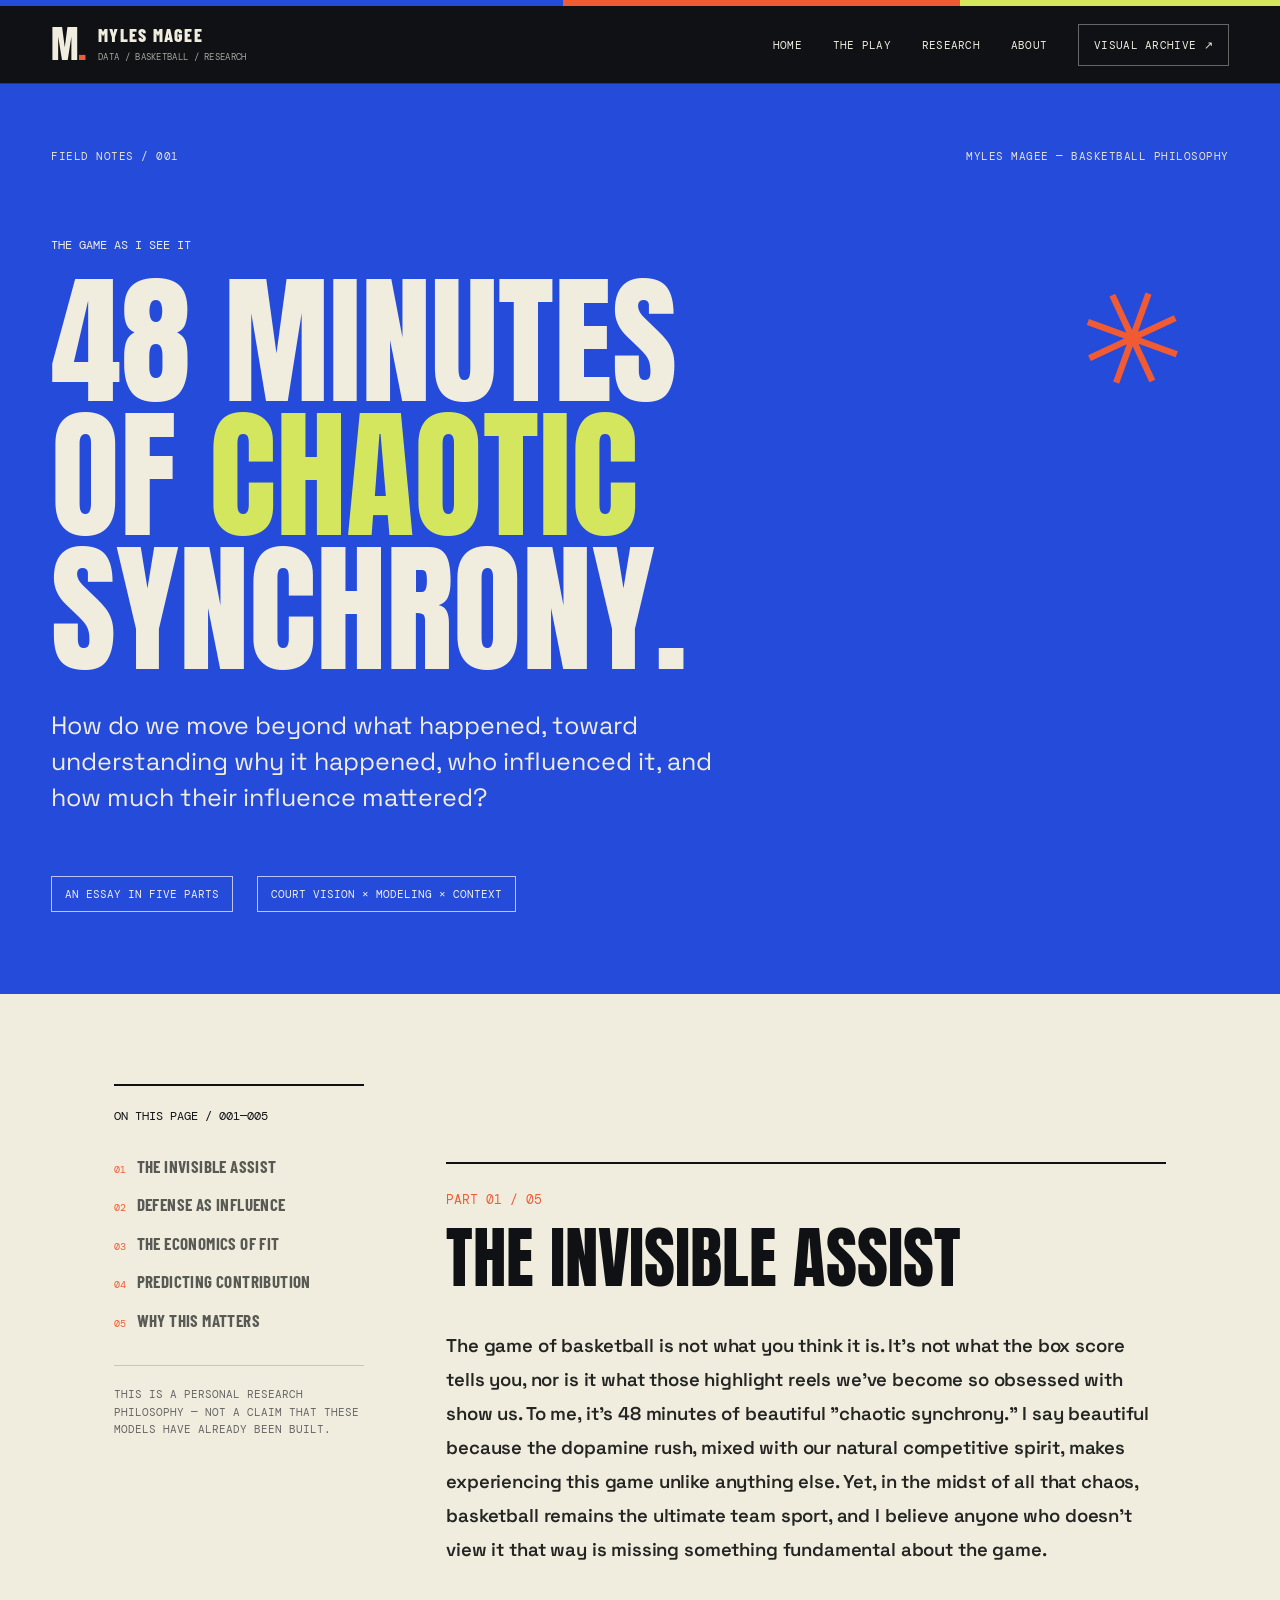
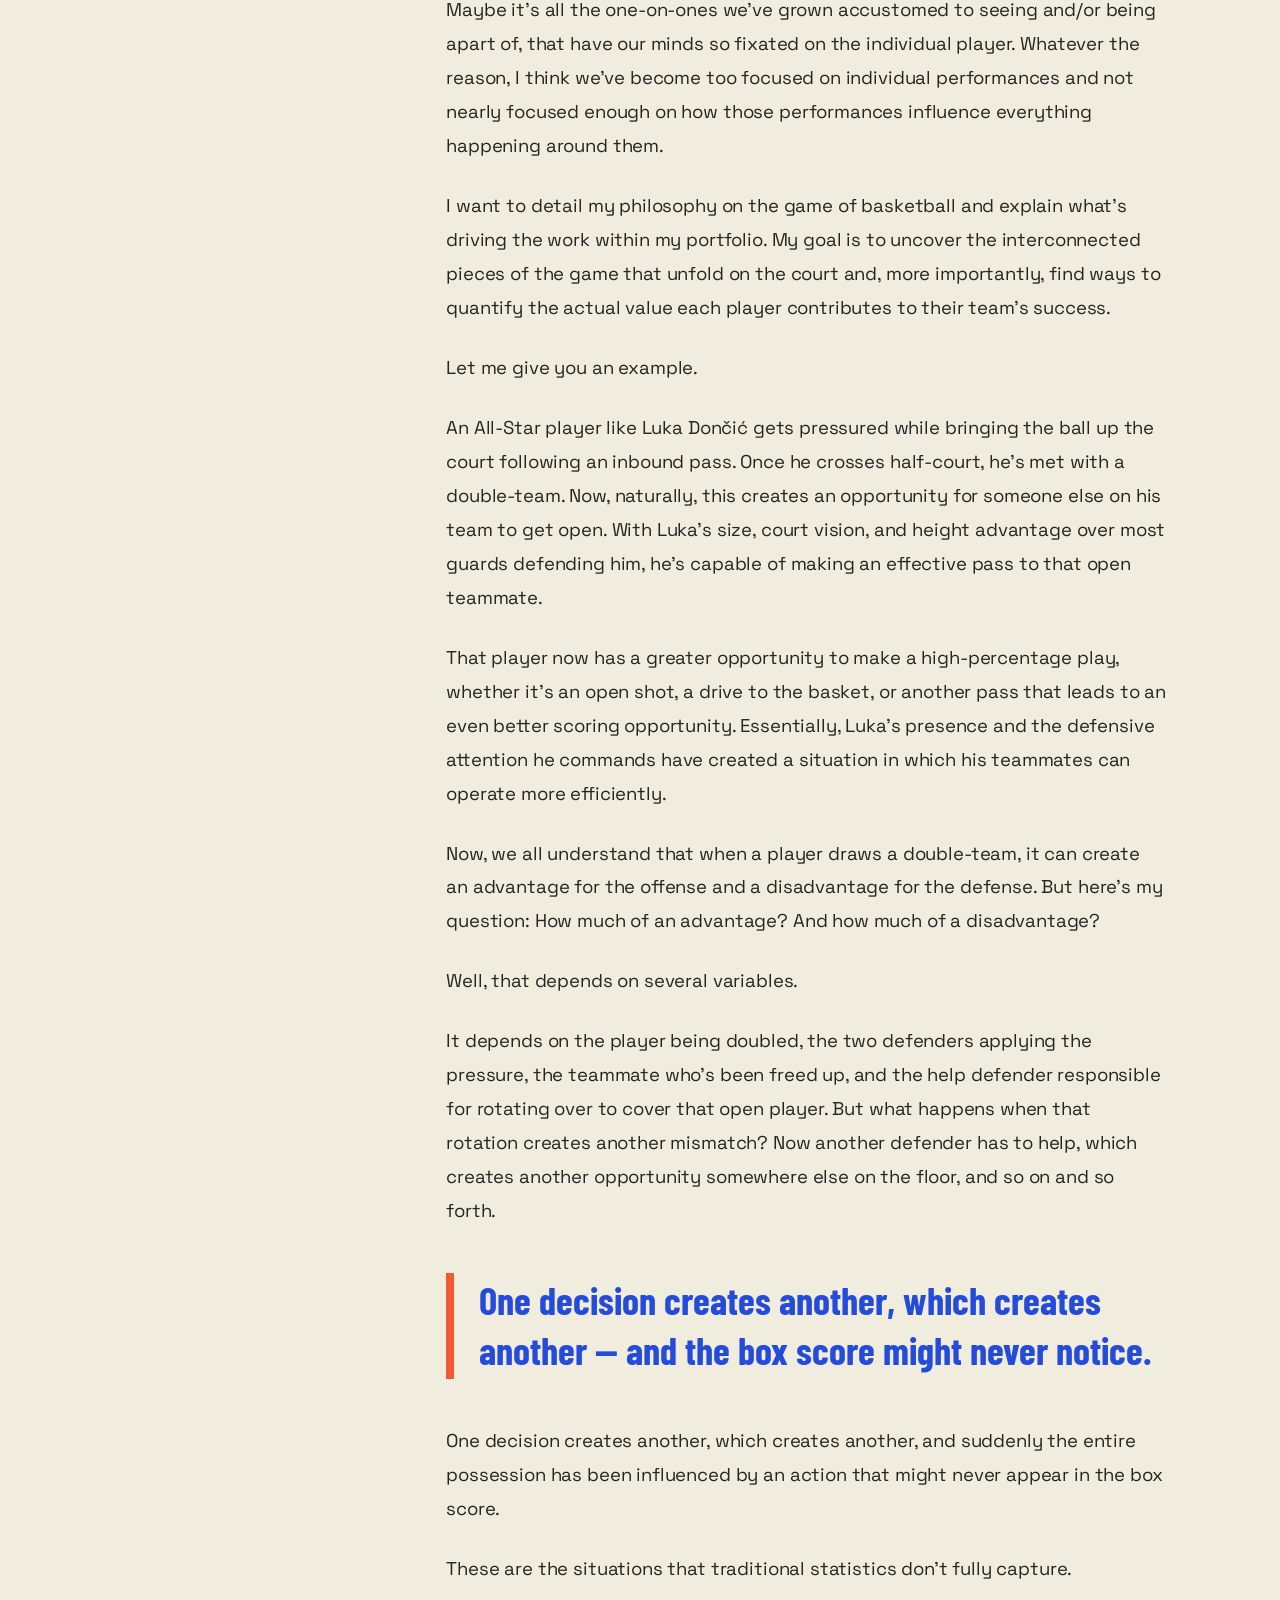
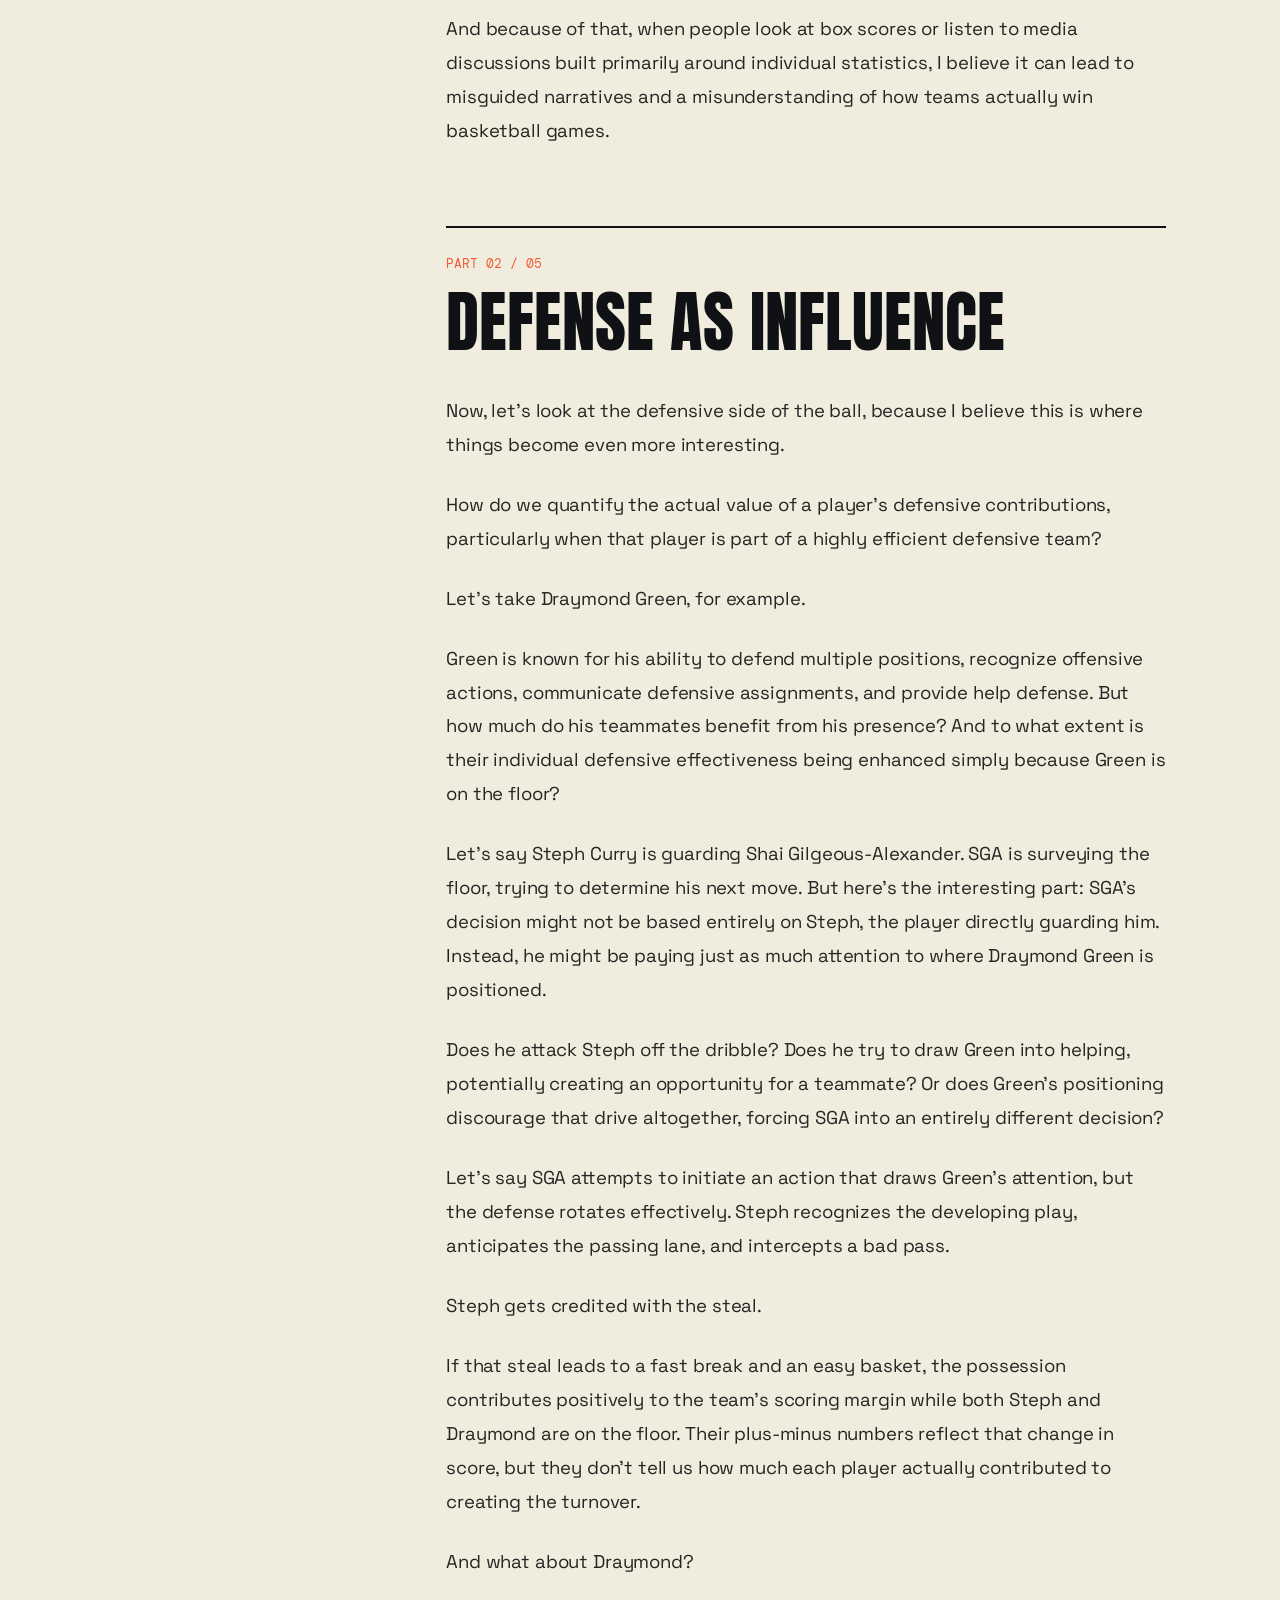
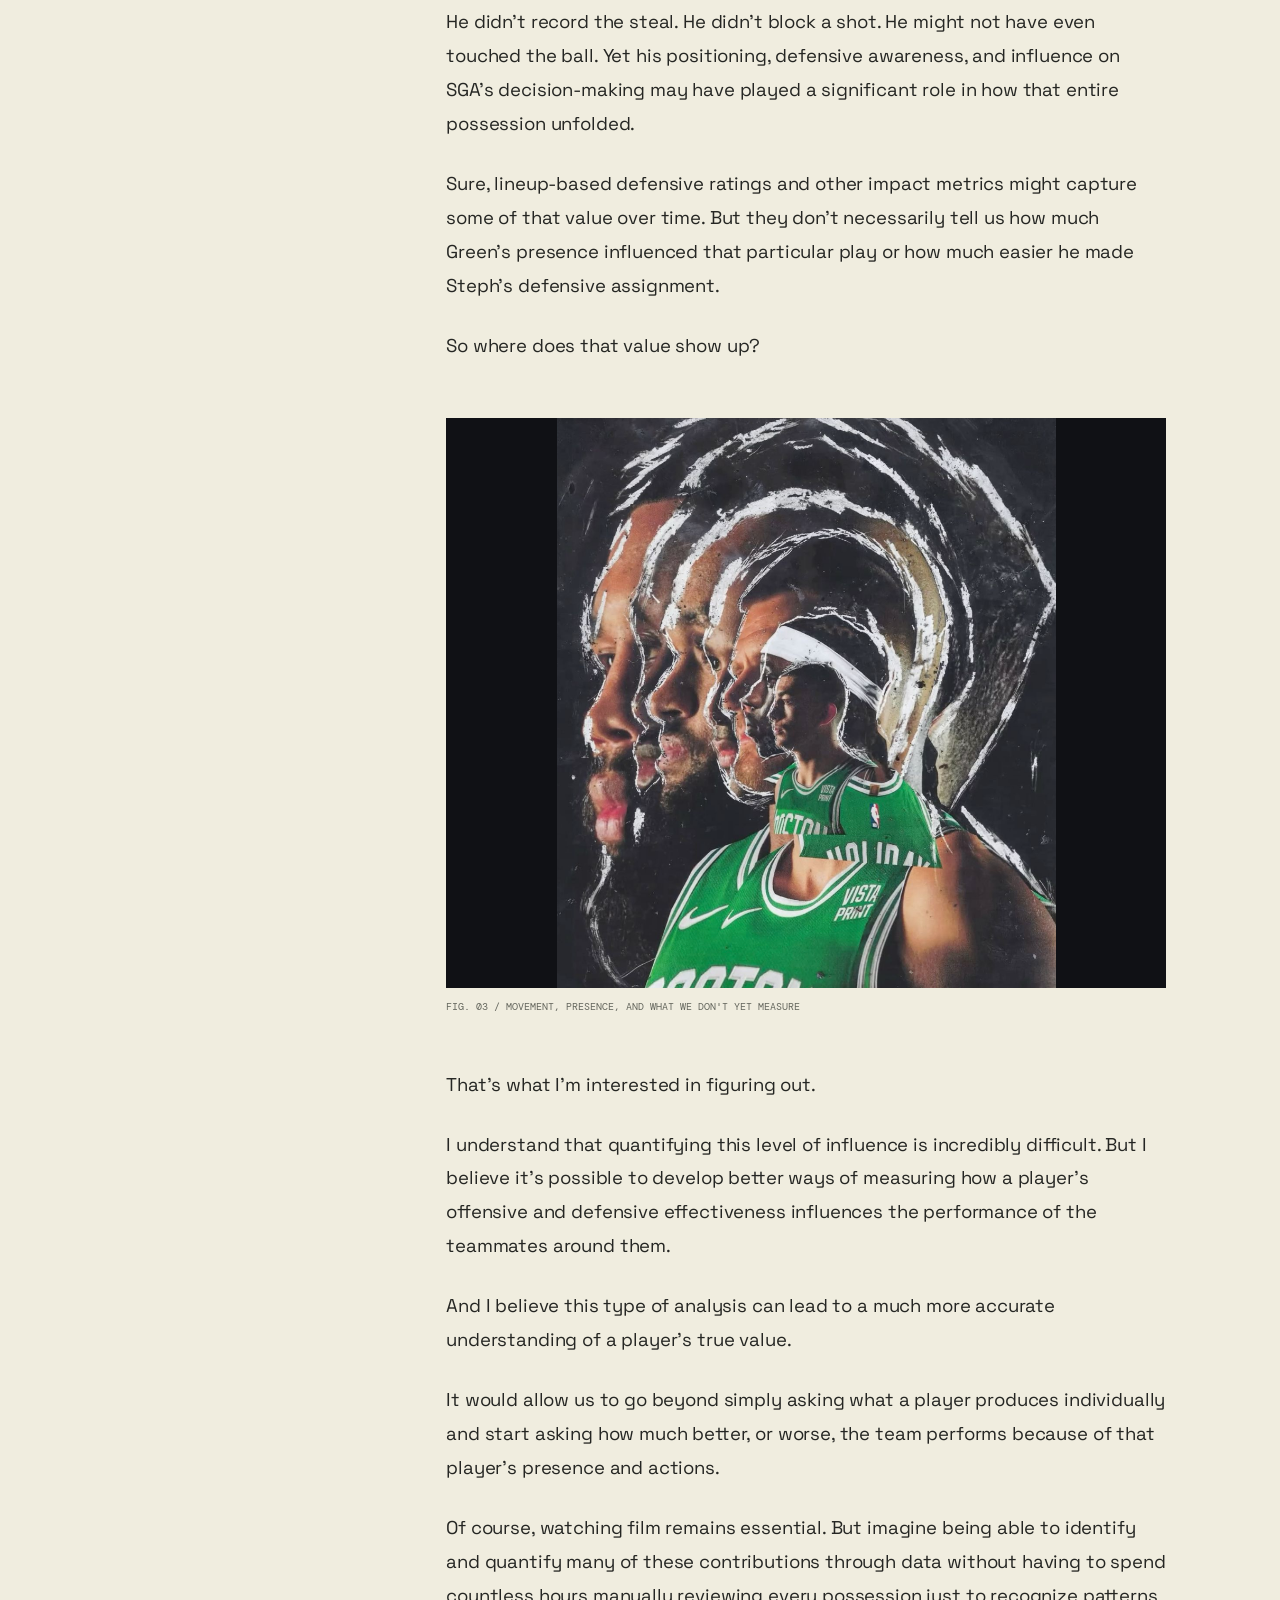
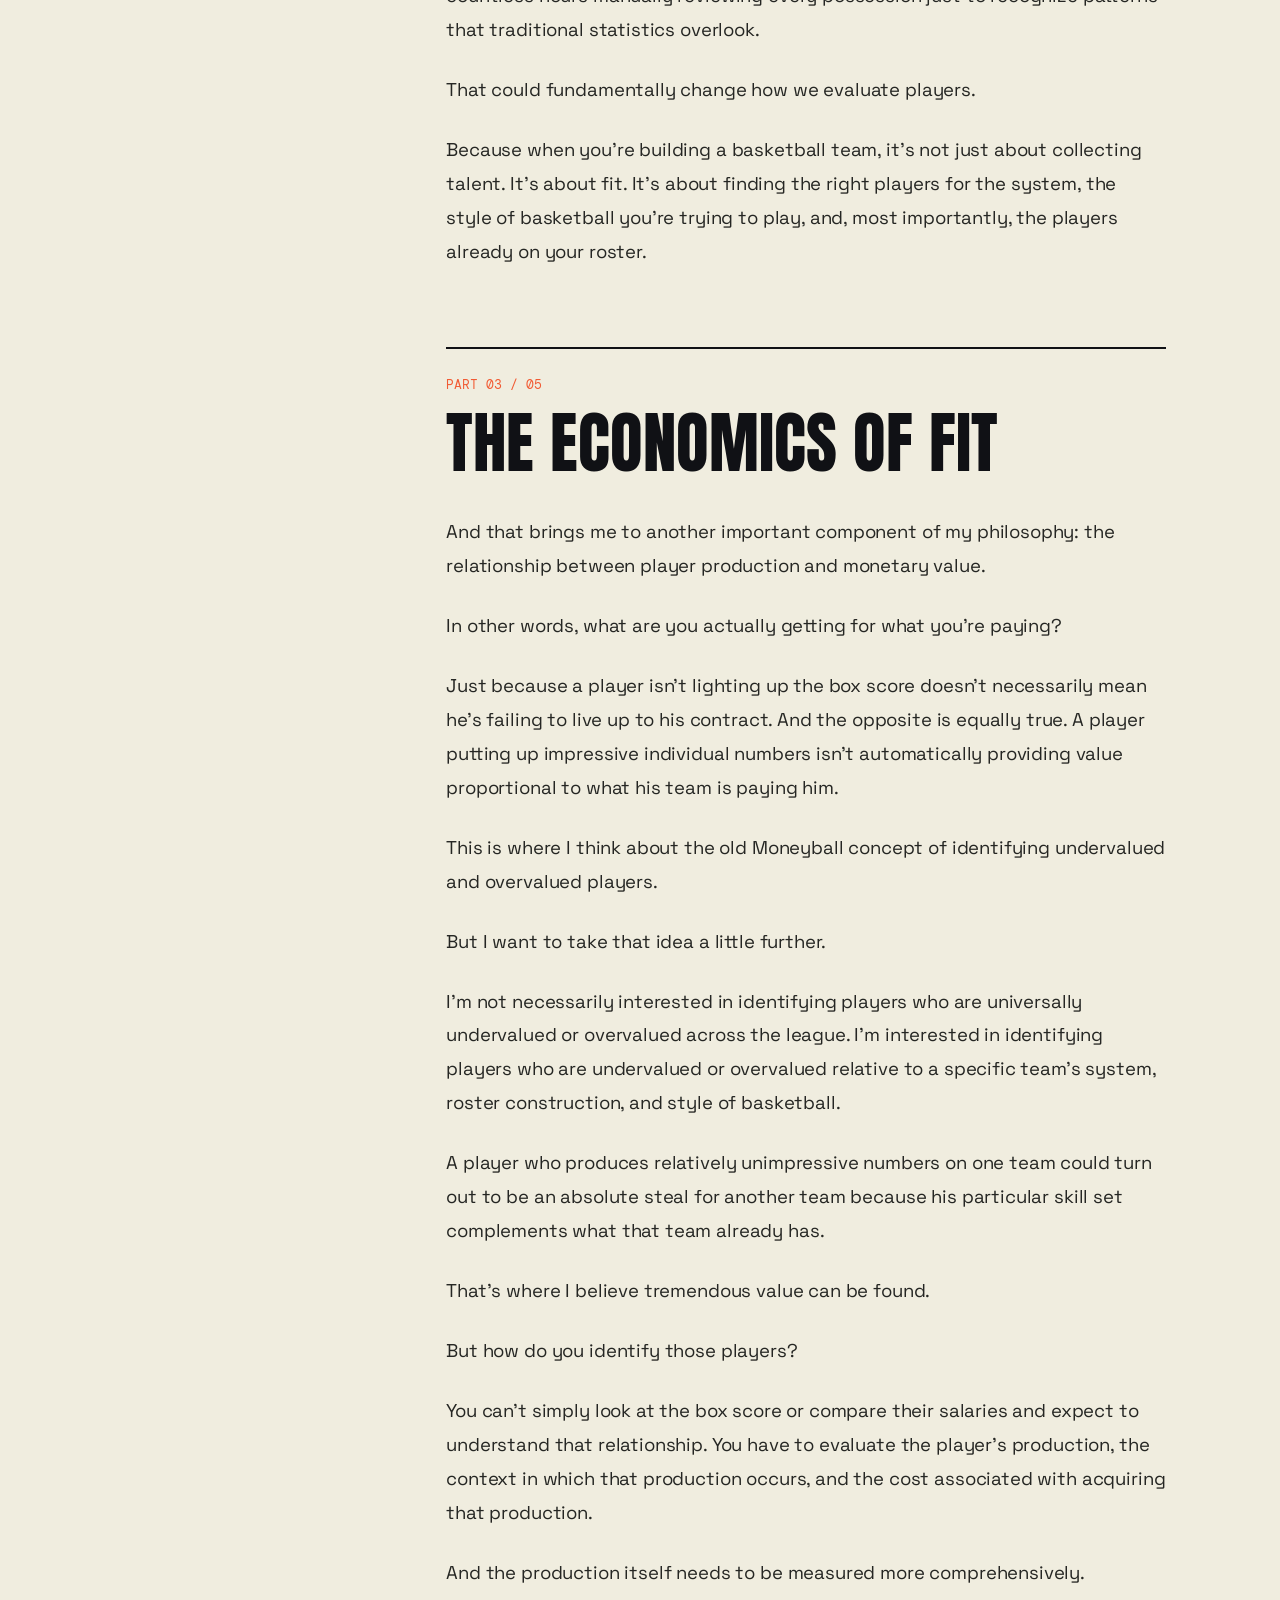
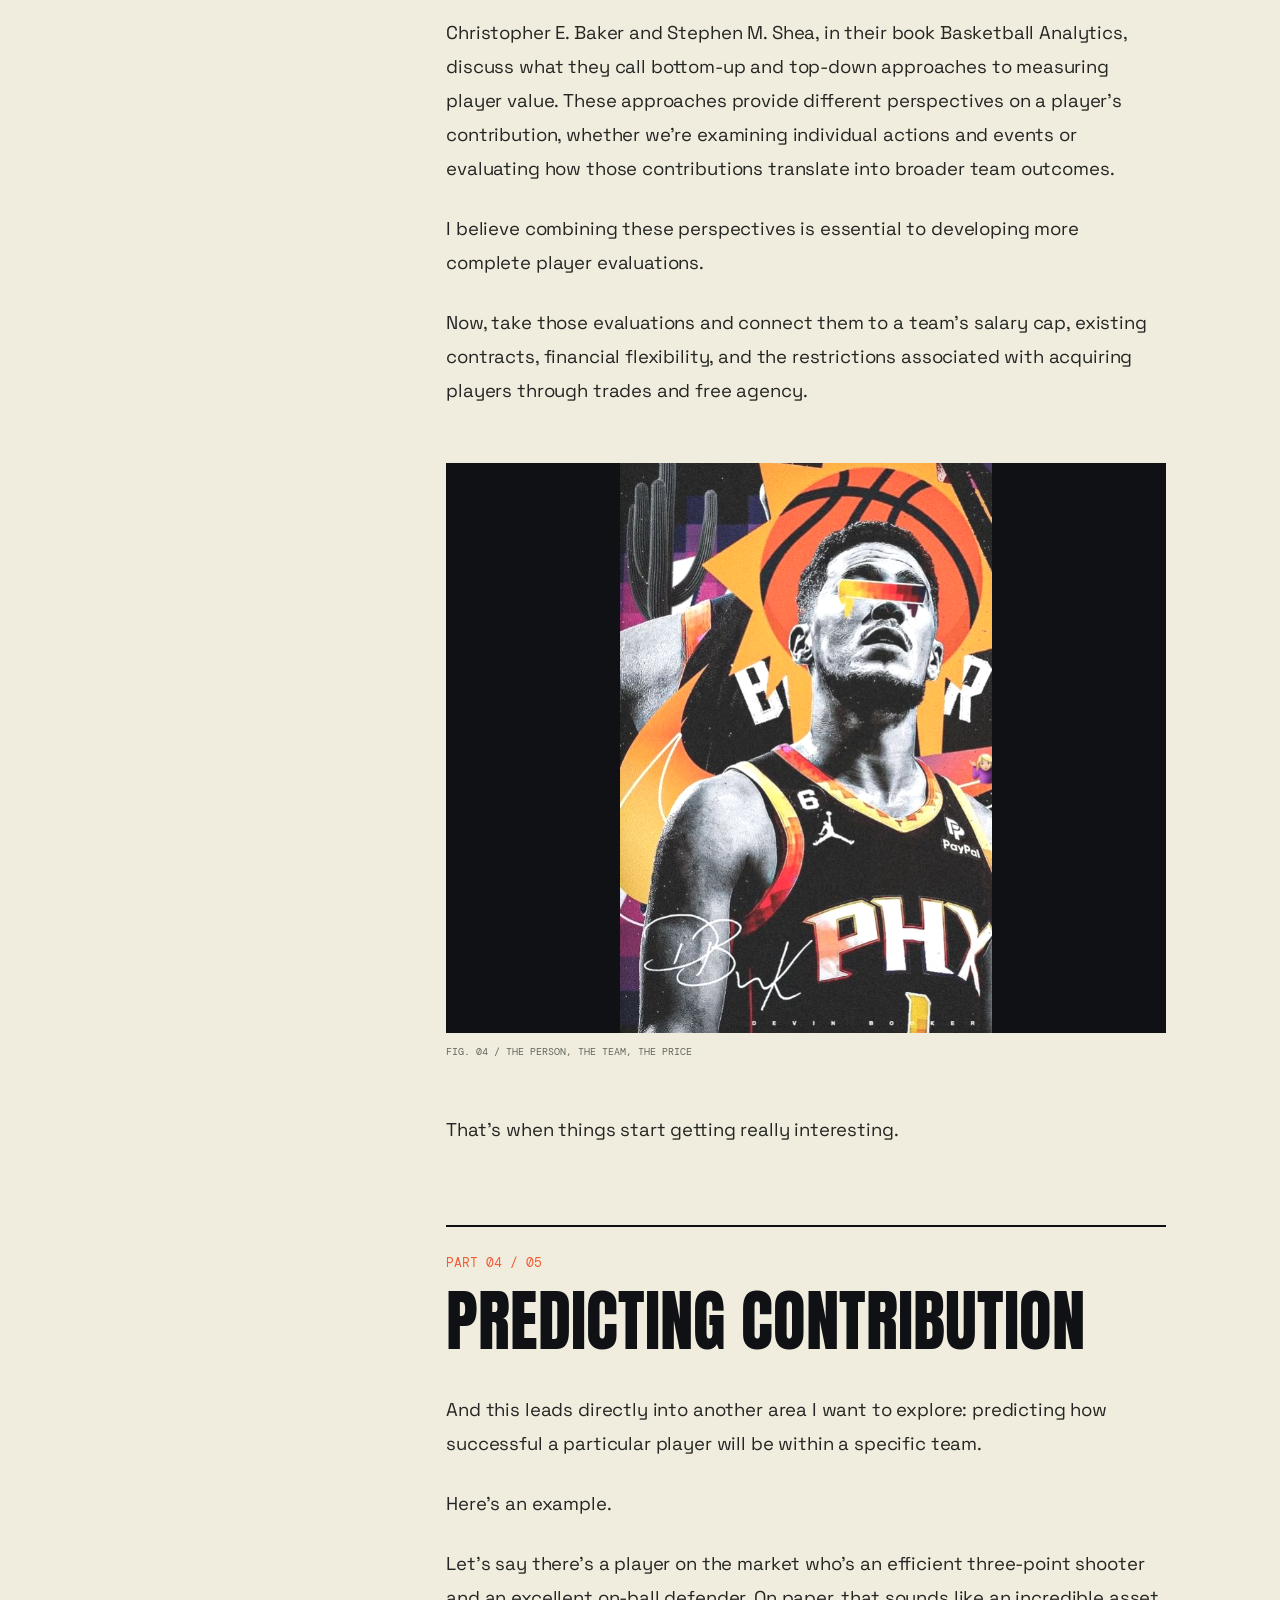
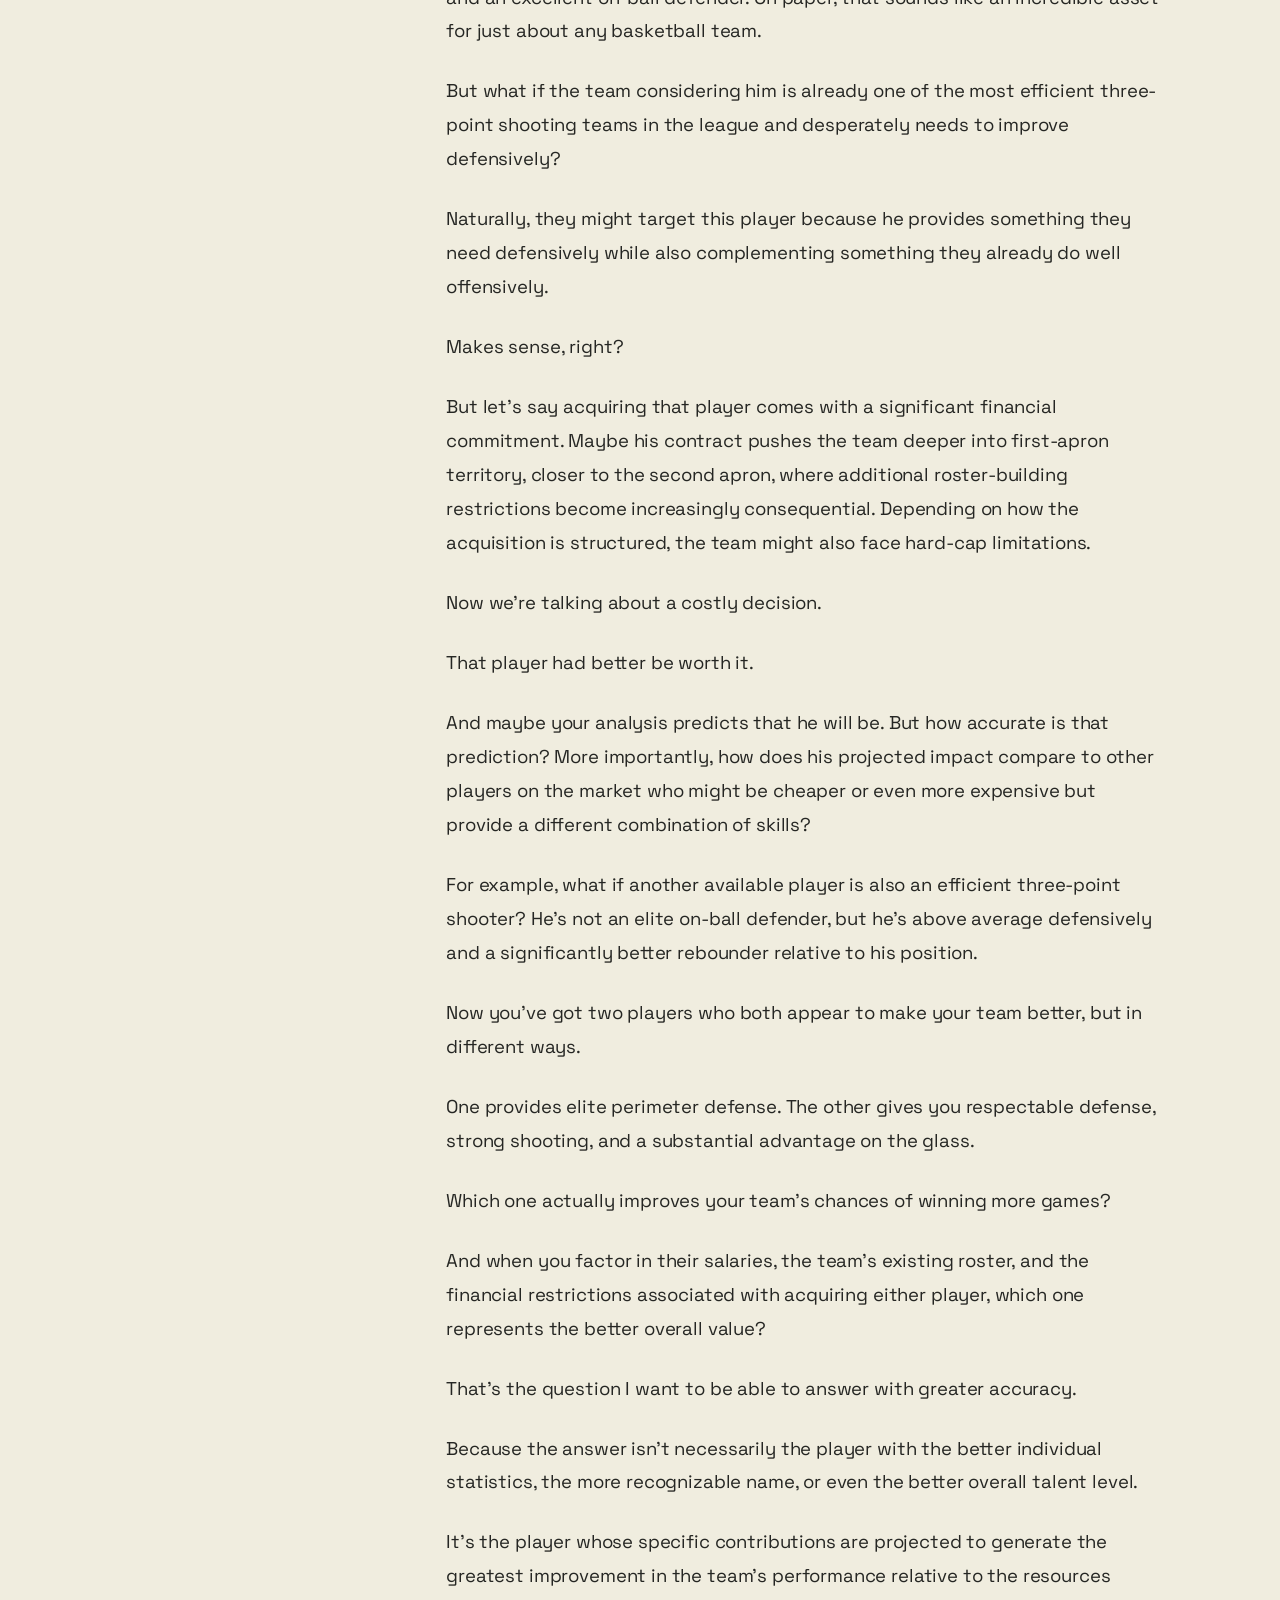
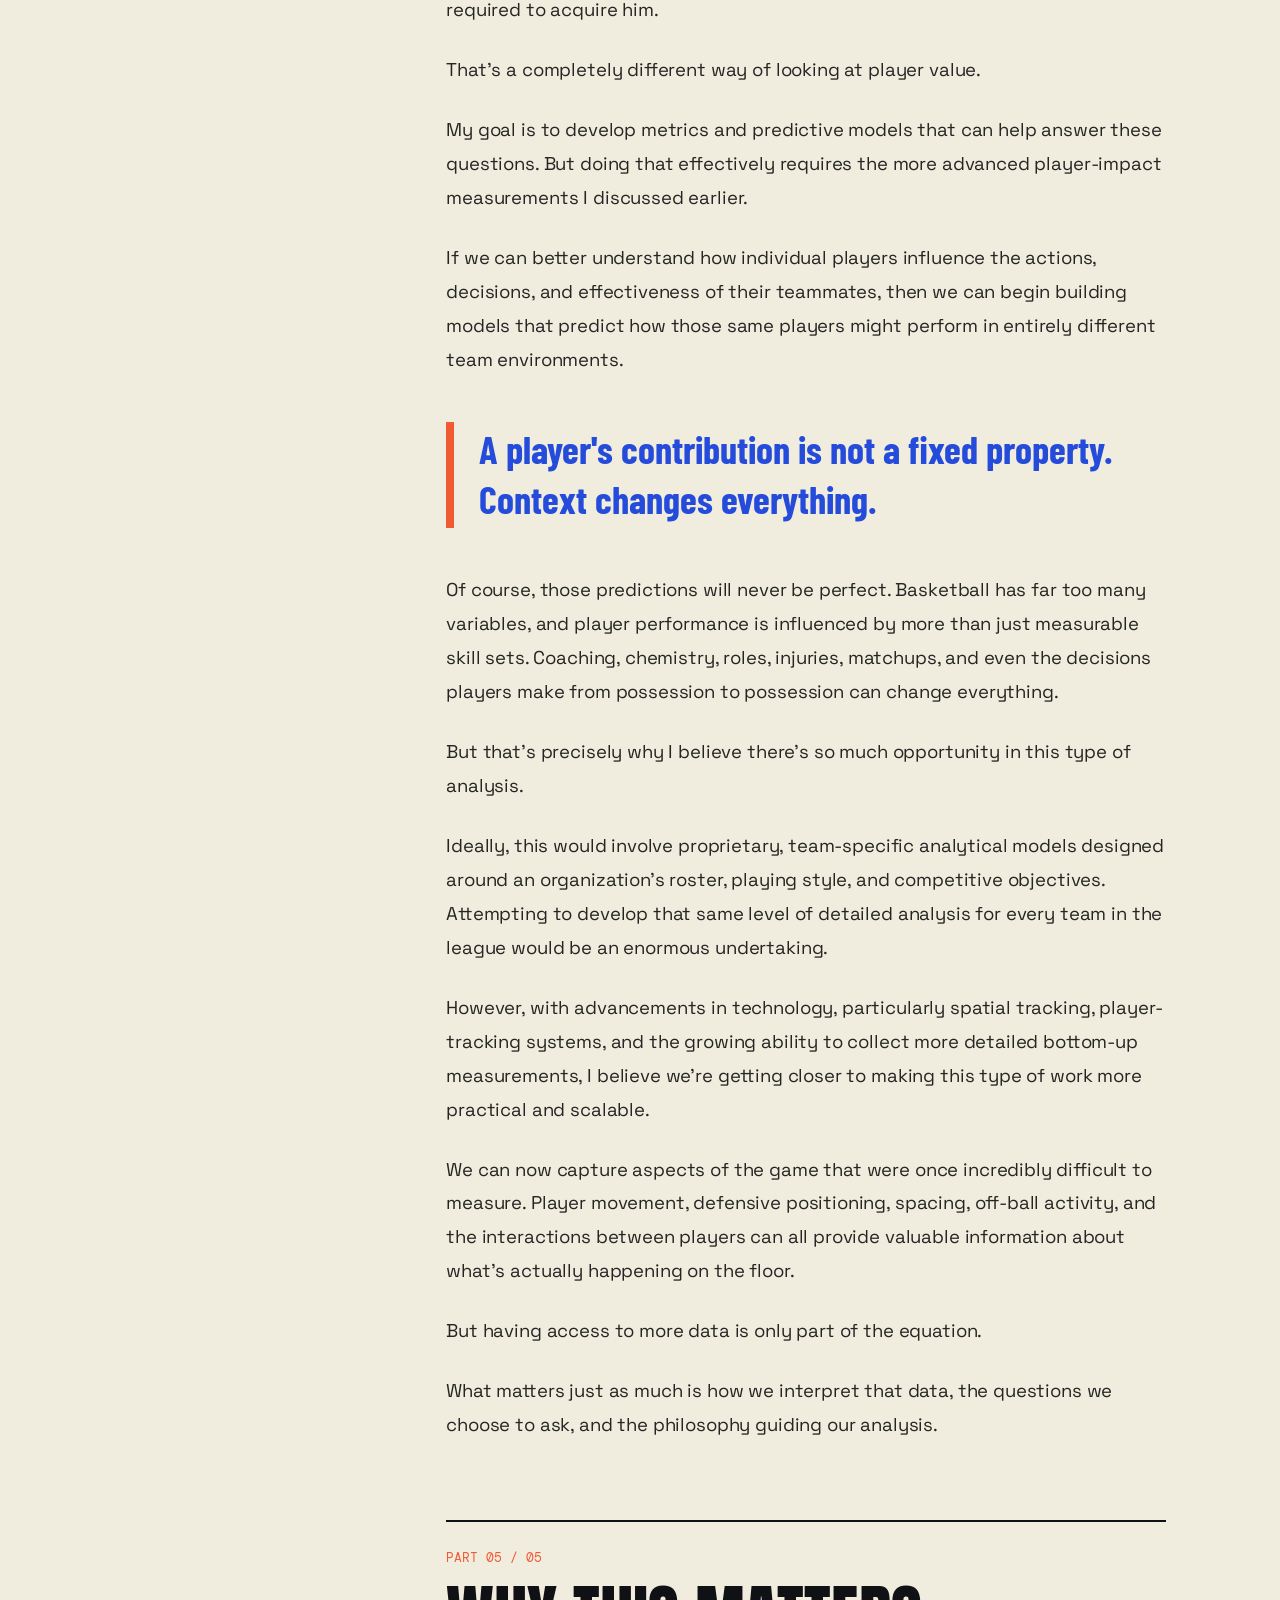
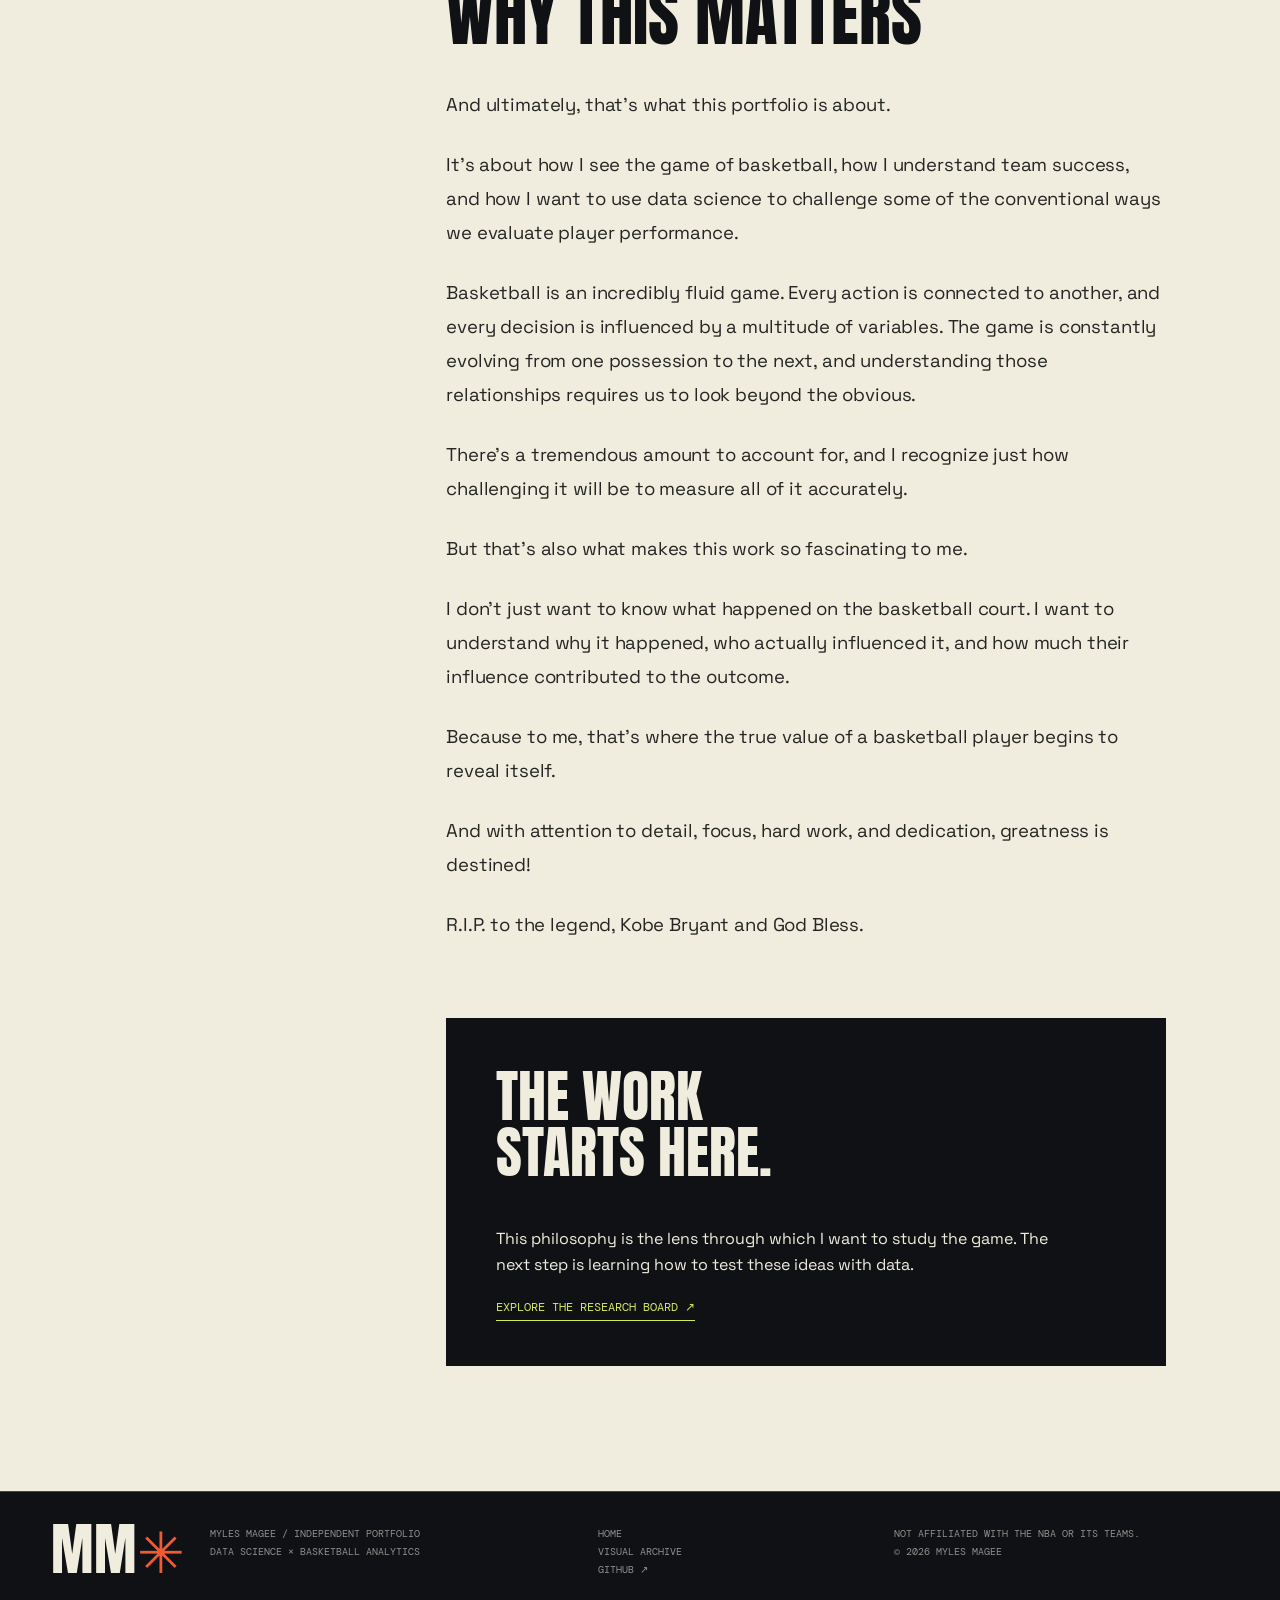
==== philosophy.html @ 2236e8b8 "Launch basketball analytics portfolio" ====
<!doctype html><html lang="en"><head><meta charset="utf-8"><meta name="viewport" content="width=device-width,initial-scale=1"><meta name="theme-color" content="#101115"><meta name="description" content="Myles Magee's philosophy on basketball analytics: invisible value, defensive influence, contextual player fit, and the economics of winning."><title>48 Minutes of Chaotic Synchrony — Myles Magee</title><link rel="icon" href="assets/mark.svg" type="image/svg+xml"><link rel="preconnect" href="https://fonts.googleapis.com"><link rel="preconnect" href="https://fonts.gstatic.com" crossorigin><link href="https://fonts.googleapis.com/css2?family=Anton&family=Barlow+Condensed:wght@400;500;600;700;800;900&family=DM+Mono:wght@400;500&family=Space+Grotesk:wght@400;500;600;700&display=swap" rel="stylesheet"><link rel="stylesheet" href="assets/style.css"><script src="assets/site.js" defer></script></head><body class="essay-page"><div class="reading-progress" aria-hidden="true"></div><a class="skip-link" href="#main">Skip to content</a><div class="top-rule"></div><header class="site-header"><a class="brand" href="index.html" aria-label="Myles Magee, home"><span class="brand-icon">M<span class="brand-dot">.</span></span><span class="brand-name">MYLES MAGEE<small>DATA / BASKETBALL / RESEARCH</small></span></a><button type="button" class="menu-toggle" aria-label="Open navigation" aria-controls="site-nav" aria-expanded="false"><span></span><span></span></button><nav class="site-nav" id="site-nav" aria-label="Main navigation"><a href="index.html">HOME</a><a href="index.html#playbook">THE PLAY</a><a href="index.html#research">RESEARCH</a><a href="index.html#about">ABOUT</a><a class="nav-special" href="visuals.html">VISUAL ARCHIVE ↗</a></nav></header><main id="main"><section class="essay-hero"><div class="wrap essay-hero-content"><div class="section-meta"><span>FIELD NOTES / 001</span><span>MYLES MAGEE — BASKETBALL PHILOSOPHY</span></div><div class="essay-hero-sticker" aria-hidden="true">✳</div><p class="essay-eyebrow">THE GAME AS I SEE IT</p><h1>48 MINUTES<br>OF <span>CHAOTIC</span><br>SYNCHRONY.</h1><p class="essay-intro">How do we move beyond what happened, toward understanding why it happened, who influenced it, and how much their influence mattered?</p><div class="essay-hero-footer"><span>AN ESSAY IN FIVE PARTS</span><span>COURT VISION × MODELING × CONTEXT</span></div></div></section><div class="wrap essay-layout"><aside class="essay-aside" aria-label="Essay contents"><strong>ON THIS PAGE / 001—005</strong><nav class="essay-toc" aria-label="Essay sections"><a href="#invisible-assist"><span>01</span>THE INVISIBLE ASSIST</a><a href="#defensive-influence"><span>02</span>DEFENSE AS INFLUENCE</a><a href="#contextual-value"><span>03</span>THE ECONOMICS OF FIT</a><a href="#prediction"><span>04</span>PREDICTING CONTRIBUTION</a><a href="#closing-thought"><span>05</span>WHY THIS MATTERS</a></nav><div class="essay-aside-foot">THIS IS A PERSONAL RESEARCH PHILOSOPHY — NOT A CLAIM THAT THESE MODELS HAVE ALREADY BEEN BUILT.</div></aside><article class="essay-body">
<section class="essay-chapter" id="invisible-assist"><h2 class="essay-chapter-heading"><span class="chapter-no">PART 01 / 05</span>THE INVISIBLE ASSIST</h2>
<p class="lead-paragraph">The game of basketball is not what you think it is. It&#x27;s not what the box score tells you, nor is it what those highlight reels we&#x27;ve become so obsessed with show us. To me, it&#x27;s 48 minutes of beautiful &quot;chaotic synchrony.&quot; I say beautiful because the dopamine rush, mixed with our natural competitive spirit, makes experiencing this game unlike anything else. Yet, in the midst of all that chaos, basketball remains the ultimate team sport, and I believe anyone who doesn&#x27;t view it that way is missing something fundamental about the game.</p>
<p>Maybe it&#x27;s all the one-on-ones we&#x27;ve grown accustomed to seeing and/or being apart of, that have our minds so fixated on the individual player. Whatever the reason, I think we&#x27;ve become too focused on individual performances and not nearly focused enough on how those performances influence everything happening around them.</p>
<p>I want to detail my philosophy on the game of basketball and explain what&#x27;s driving the work within my portfolio. My goal is to uncover the interconnected pieces of the game that unfold on the court and, more importantly, find ways to quantify the actual value each player contributes to their team&#x27;s success.</p>
<p>Let me give you an example.</p>
<p>An All-Star player like Luka Dončić gets pressured while bringing the ball up the court following an inbound pass. Once he crosses half-court, he&#x27;s met with a double-team. Now, naturally, this creates an opportunity for someone else on his team to get open. With Luka&#x27;s size, court vision, and height advantage over most guards defending him, he&#x27;s capable of making an effective pass to that open teammate.</p>
<p>That player now has a greater opportunity to make a high-percentage play, whether it&#x27;s an open shot, a drive to the basket, or another pass that leads to an even better scoring opportunity. Essentially, Luka&#x27;s presence and the defensive attention he commands have created a situation in which his teammates can operate more efficiently.</p>
<p>Now, we all understand that when a player draws a double-team, it can create an advantage for the offense and a disadvantage for the defense. But here&#x27;s my question: How much of an advantage? And how much of a disadvantage?</p>
<p>Well, that depends on several variables.</p>
<p>It depends on the player being doubled, the two defenders applying the pressure, the teammate who&#x27;s been freed up, and the help defender responsible for rotating over to cover that open player. But what happens when that rotation creates another mismatch? Now another defender has to help, which creates another opportunity somewhere else on the floor, and so on and so forth.</p>
<blockquote class="essay-pullquote">One decision creates another, which creates another — and the box score might never notice.</blockquote>
<p>One decision creates another, which creates another, and suddenly the entire possession has been influenced by an action that might never appear in the box score.</p>
<p>These are the situations that traditional statistics don&#x27;t fully capture.</p>
<p>And because of that, when people look at box scores or listen to media discussions built primarily around individual statistics, I believe it can lead to misguided narratives and a misunderstanding of how teams actually win basketball games.</p>
</section>
<section class="essay-chapter" id="defensive-influence"><h2 class="essay-chapter-heading"><span class="chapter-no">PART 02 / 05</span>DEFENSE AS INFLUENCE</h2>
<p>Now, let&#x27;s look at the defensive side of the ball, because I believe this is where things become even more interesting.</p>
<p>How do we quantify the actual value of a player&#x27;s defensive contributions, particularly when that player is part of a highly efficient defensive team?</p>
<p>Let&#x27;s take Draymond Green, for example.</p>
<p>Green is known for his ability to defend multiple positions, recognize offensive actions, communicate defensive assignments, and provide help defense. But how much do his teammates benefit from his presence? And to what extent is their individual defensive effectiveness being enhanced simply because Green is on the floor?</p>
<p>Let&#x27;s say Steph Curry is guarding Shai Gilgeous-Alexander. SGA is surveying the floor, trying to determine his next move. But here&#x27;s the interesting part: SGA&#x27;s decision might not be based entirely on Steph, the player directly guarding him. Instead, he might be paying just as much attention to where Draymond Green is positioned.</p>
<p>Does he attack Steph off the dribble? Does he try to draw Green into helping, potentially creating an opportunity for a teammate? Or does Green&#x27;s positioning discourage that drive altogether, forcing SGA into an entirely different decision?</p>
<p>Let&#x27;s say SGA attempts to initiate an action that draws Green&#x27;s attention, but the defense rotates effectively. Steph recognizes the developing play, anticipates the passing lane, and intercepts a bad pass.</p>
<p>Steph gets credited with the steal.</p>
<p>If that steal leads to a fast break and an easy basket, the possession contributes positively to the team&#x27;s scoring margin while both Steph and Draymond are on the floor. Their plus-minus numbers reflect that change in score, but they don&#x27;t tell us how much each player actually contributed to creating the turnover.</p>
<p>And what about Draymond?</p>
<p>He didn&#x27;t record the steal. He didn&#x27;t block a shot. He might not have even touched the ball. Yet his positioning, defensive awareness, and influence on SGA&#x27;s decision-making may have played a significant role in how that entire possession unfolded.</p>
<p>Sure, lineup-based defensive ratings and other impact metrics might capture some of that value over time. But they don&#x27;t necessarily tell us how much Green&#x27;s presence influenced that particular play or how much easier he made Steph&#x27;s defensive assignment.</p>
<p>So where does that value show up?</p>
<figure class="essay-image"><img src="assets/images/tatum-motion.png" alt="Multiple overlapping player profiles in green, white, and a textured black background" loading="lazy"><figcaption>FIG. 03 / MOVEMENT, PRESENCE, AND WHAT WE DON'T YET MEASURE</figcaption></figure>
<p>That&#x27;s what I&#x27;m interested in figuring out.</p>
<p>I understand that quantifying this level of influence is incredibly difficult. But I believe it&#x27;s possible to develop better ways of measuring how a player&#x27;s offensive and defensive effectiveness influences the performance of the teammates around them.</p>
<p>And I believe this type of analysis can lead to a much more accurate understanding of a player&#x27;s true value.</p>
<p>It would allow us to go beyond simply asking what a player produces individually and start asking how much better, or worse, the team performs because of that player&#x27;s presence and actions.</p>
<p>Of course, watching film remains essential. But imagine being able to identify and quantify many of these contributions through data without having to spend countless hours manually reviewing every possession just to recognize patterns that traditional statistics overlook.</p>
<p>That could fundamentally change how we evaluate players.</p>
<p>Because when you&#x27;re building a basketball team, it&#x27;s not just about collecting talent. It&#x27;s about fit. It&#x27;s about finding the right players for the system, the style of basketball you&#x27;re trying to play, and, most importantly, the players already on your roster.</p>
</section>
<section class="essay-chapter" id="contextual-value"><h2 class="essay-chapter-heading"><span class="chapter-no">PART 03 / 05</span>THE ECONOMICS OF FIT</h2>
<p>And that brings me to another important component of my philosophy: the relationship between player production and monetary value.</p>
<p>In other words, what are you actually getting for what you&#x27;re paying?</p>
<p>Just because a player isn&#x27;t lighting up the box score doesn&#x27;t necessarily mean he&#x27;s failing to live up to his contract. And the opposite is equally true. A player putting up impressive individual numbers isn&#x27;t automatically providing value proportional to what his team is paying him.</p>
<p>This is where I think about the old Moneyball concept of identifying undervalued and overvalued players.</p>
<p>But I want to take that idea a little further.</p>
<p>I&#x27;m not necessarily interested in identifying players who are universally undervalued or overvalued across the league. I&#x27;m interested in identifying players who are undervalued or overvalued relative to a specific team&#x27;s system, roster construction, and style of basketball.</p>
<p>A player who produces relatively unimpressive numbers on one team could turn out to be an absolute steal for another team because his particular skill set complements what that team already has.</p>
<p>That&#x27;s where I believe tremendous value can be found.</p>
<p>But how do you identify those players?</p>
<p>You can&#x27;t simply look at the box score or compare their salaries and expect to understand that relationship. You have to evaluate the player&#x27;s production, the context in which that production occurs, and the cost associated with acquiring that production.</p>
<p>And the production itself needs to be measured more comprehensively.</p>
<p>Christopher E. Baker and Stephen M. Shea, in their book Basketball Analytics, discuss what they call bottom-up and top-down approaches to measuring player value. These approaches provide different perspectives on a player&#x27;s contribution, whether we&#x27;re examining individual actions and events or evaluating how those contributions translate into broader team outcomes.</p>
<p>I believe combining these perspectives is essential to developing more complete player evaluations.</p>
<p>Now, take those evaluations and connect them to a team&#x27;s salary cap, existing contracts, financial flexibility, and the restrictions associated with acquiring players through trades and free agency.</p>
<figure class="essay-image"><img src="assets/images/booker-suns.png" alt="High-contrast black-and-white Phoenix Suns basketball portrait with warm orange starbursts" loading="lazy"><figcaption>FIG. 04 / THE PERSON, THE TEAM, THE PRICE</figcaption></figure>
<p>That&#x27;s when things start getting really interesting.</p>
</section>
<section class="essay-chapter" id="prediction"><h2 class="essay-chapter-heading"><span class="chapter-no">PART 04 / 05</span>PREDICTING CONTRIBUTION</h2>
<p>And this leads directly into another area I want to explore: predicting how successful a particular player will be within a specific team.</p>
<p>Here&#x27;s an example.</p>
<p>Let&#x27;s say there&#x27;s a player on the market who&#x27;s an efficient three-point shooter and an excellent on-ball defender. On paper, that sounds like an incredible asset for just about any basketball team.</p>
<p>But what if the team considering him is already one of the most efficient three-point shooting teams in the league and desperately needs to improve defensively?</p>
<p>Naturally, they might target this player because he provides something they need defensively while also complementing something they already do well offensively.</p>
<p>Makes sense, right?</p>
<p>But let&#x27;s say acquiring that player comes with a significant financial commitment. Maybe his contract pushes the team deeper into first-apron territory, closer to the second apron, where additional roster-building restrictions become increasingly consequential. Depending on how the acquisition is structured, the team might also face hard-cap limitations.</p>
<p>Now we&#x27;re talking about a costly decision.</p>
<p>That player had better be worth it.</p>
<p>And maybe your analysis predicts that he will be. But how accurate is that prediction? More importantly, how does his projected impact compare to other players on the market who might be cheaper or even more expensive but provide a different combination of skills?</p>
<p>For example, what if another available player is also an efficient three-point shooter? He&#x27;s not an elite on-ball defender, but he&#x27;s above average defensively and a significantly better rebounder relative to his position.</p>
<p>Now you&#x27;ve got two players who both appear to make your team better, but in different ways.</p>
<p>One provides elite perimeter defense. The other gives you respectable defense, strong shooting, and a substantial advantage on the glass.</p>
<p>Which one actually improves your team&#x27;s chances of winning more games?</p>
<p>And when you factor in their salaries, the team&#x27;s existing roster, and the financial restrictions associated with acquiring either player, which one represents the better overall value?</p>
<p>That&#x27;s the question I want to be able to answer with greater accuracy.</p>
<p>Because the answer isn&#x27;t necessarily the player with the better individual statistics, the more recognizable name, or even the better overall talent level.</p>
<p>It&#x27;s the player whose specific contributions are projected to generate the greatest improvement in the team&#x27;s performance relative to the resources required to acquire him.</p>
<p>That&#x27;s a completely different way of looking at player value.</p>
<p>My goal is to develop metrics and predictive models that can help answer these questions. But doing that effectively requires the more advanced player-impact measurements I discussed earlier.</p>
<p>If we can better understand how individual players influence the actions, decisions, and effectiveness of their teammates, then we can begin building models that predict how those same players might perform in entirely different team environments.</p>
<blockquote class="essay-pullquote">A player's contribution is not a fixed property. Context changes everything.</blockquote>
<p>Of course, those predictions will never be perfect. Basketball has far too many variables, and player performance is influenced by more than just measurable skill sets. Coaching, chemistry, roles, injuries, matchups, and even the decisions players make from possession to possession can change everything.</p>
<p>But that&#x27;s precisely why I believe there&#x27;s so much opportunity in this type of analysis.</p>
<p>Ideally, this would involve proprietary, team-specific analytical models designed around an organization&#x27;s roster, playing style, and competitive objectives. Attempting to develop that same level of detailed analysis for every team in the league would be an enormous undertaking.</p>
<p>However, with advancements in technology, particularly spatial tracking, player-tracking systems, and the growing ability to collect more detailed bottom-up measurements, I believe we&#x27;re getting closer to making this type of work more practical and scalable.</p>
<p>We can now capture aspects of the game that were once incredibly difficult to measure. Player movement, defensive positioning, spacing, off-ball activity, and the interactions between players can all provide valuable information about what&#x27;s actually happening on the floor.</p>
<p>But having access to more data is only part of the equation.</p>
<p>What matters just as much is how we interpret that data, the questions we choose to ask, and the philosophy guiding our analysis.</p>
</section>
<section class="essay-chapter" id="closing-thought"><h2 class="essay-chapter-heading"><span class="chapter-no">PART 05 / 05</span>WHY THIS MATTERS</h2>
<p>And ultimately, that&#x27;s what this portfolio is about.</p>
<p>It&#x27;s about how I see the game of basketball, how I understand team success, and how I want to use data science to challenge some of the conventional ways we evaluate player performance.</p>
<p>Basketball is an incredibly fluid game. Every action is connected to another, and every decision is influenced by a multitude of variables. The game is constantly evolving from one possession to the next, and understanding those relationships requires us to look beyond the obvious.</p>
<p>There&#x27;s a tremendous amount to account for, and I recognize just how challenging it will be to measure all of it accurately.</p>
<p>But that&#x27;s also what makes this work so fascinating to me.</p>
<p>I don&#x27;t just want to know what happened on the basketball court. I want to understand why it happened, who actually influenced it, and how much their influence contributed to the outcome.</p>
<p>Because to me, that&#x27;s where the true value of a basketball player begins to reveal itself.</p>
<p>And with attention to detail, focus, hard work, and dedication, greatness is destined!</p>
<p>R.I.P. to the legend, Kobe Bryant and God Bless.</p>
</section>
<div class="essay-outro"><h2>THE WORK<br>STARTS HERE.</h2><p>This philosophy is the lens through which I want to study the game. The next step is learning how to test these ideas with data.</p><a href="index.html#research">EXPLORE THE RESEARCH BOARD ↗</a></div></article></div></main><footer class="site-footer" style="background:#101115;color:#f0eddf"><div class="wrap footer-grid"><a class="footer-brand" href="index.html">MM<span>✳</span></a><div><p>MYLES MAGEE / INDEPENDENT PORTFOLIO</p><p>DATA SCIENCE × BASKETBALL ANALYTICS</p></div><div><a href="index.html">HOME</a><a href="visuals.html">VISUAL ARCHIVE</a><a href="https://github.com/mylesanalytics" target="_blank" rel="noopener noreferrer">GITHUB ↗</a></div><div><p>NOT AFFILIATED WITH THE NBA OR ITS TEAMS.</p><p>© <span data-year>2026</span> MYLES MAGEE</p></div></div></footer></body></html>
---- assets/style.css ----
:root{--ink:#101115;--paper:#f0eddf;--paper2:#e3e0d3;--orange:#f15b34;--cobalt:#254bda;--lime:#d4e65e;--muted:#aaa99f;--line:#383a3c;--mono:'DM Mono',monospace;--display:'Anton','Impact',sans-serif;--condensed:'Barlow Condensed','Arial Narrow',sans-serif;--body:'Space Grotesk',Arial,sans-serif}
*,*::before,*::after{box-sizing:border-box}html{scroll-behavior:smooth;scroll-padding-top:95px}body{margin:0;background:var(--ink);color:var(--paper);font-family:var(--body);-webkit-font-smoothing:antialiased}::selection{background:var(--orange);color:var(--ink)}a{color:inherit;text-decoration:none}img{max-width:100%;display:block}button{font:inherit}a:focus-visible,button:focus-visible{outline:3px solid var(--lime);outline-offset:5px}p{line-height:1.65}h1,h2,h3,h4,p,figure{margin-top:0}.wrap{max-width:1480px;margin:0 auto;padding-left:clamp(20px,4vw,70px);padding-right:clamp(20px,4vw,70px)}.skip-link{position:absolute;left:15px;top:-100px;background:var(--lime);color:var(--ink);padding:12px;z-index:200}.skip-link:focus{top:12px}.top-rule{height:6px;background:linear-gradient(90deg,var(--cobalt) 0 44%,var(--orange) 44% 75%,var(--lime) 75%)}
.site-header{height:78px;display:flex;align-items:center;justify-content:space-between;padding:0 clamp(20px,4vw,70px);border-bottom:1px solid #36383a;background:var(--ink);position:relative;z-index:50}.brand{display:flex;align-items:center;gap:13px;flex-shrink:0}.brand-icon{font-family:var(--display);font-size:37px;line-height:1;letter-spacing:-1px}.brand-dot{color:var(--orange)}.brand-name{font-family:var(--condensed);font-size:18px;font-weight:800;line-height:1;letter-spacing:1.25px}.brand-name small{display:block;font:9px var(--mono);letter-spacing:.3px;color:#a5a69e;margin-top:7px}.site-nav{display:flex;align-items:center;gap:clamp(13px,2.4vw,36px);font:11px var(--mono);letter-spacing:.3px}.site-nav>a:not(.nav-special){transition:color .2s}.site-nav>a:hover{color:var(--orange)}.site-nav .nav-special{border:1px solid #666;padding:13px 15px;white-space:nowrap}.site-nav .nav-special:hover{background:var(--orange);color:var(--ink);border-color:var(--orange)}.menu-toggle{display:none;background:none;border:0;color:var(--paper);cursor:pointer;padding:10px}.menu-toggle span{display:block;background:currentColor;height:2px;width:25px;margin:5px 0}.section-meta{font:11px var(--mono);color:#b9b8b0;display:flex;align-items:center;justify-content:space-between;gap:15px;letter-spacing:.5px}.light-meta{color:#55564d}.pulse-dot{display:inline-block;width:8px;height:8px;background:var(--lime);border-radius:50%;margin-right:10px;box-shadow:0 0 0 4px #d4e65e20}
.hero{display:grid;grid-template-columns:1.12fr .88fr;min-height:700px;max-height:910px;overflow:hidden}.hero-copy{padding-top:36px;padding-bottom:22px;display:flex;flex-direction:column;position:relative;min-width:0}.hero-meta{padding-bottom:43px}.hero-overline{font:700 13px var(--condensed);letter-spacing:2.2px;color:#a8aaa1;margin-bottom:14px}.hero-overline strong{color:var(--orange)}.hero h1{font:clamp(76px,9.05vw,142px)/.99 var(--display);letter-spacing:-.025em;display:flex;flex-direction:column;margin:0;white-space:nowrap;transform:scaleX(.94);transform-origin:left}.hero h1 .outlined{-webkit-text-stroke:2px var(--paper);color:transparent}.hero h1 .color-title{color:var(--orange)}.heading-dot{color:var(--paper)}.hero-bottom{display:flex;align-items:end;justify-content:space-between;gap:20px;max-width:545px;margin-top:auto;padding-top:34px}.hero-bottom p{font-size:clamp(16px,1.6vw,21px);line-height:1.45;letter-spacing:-.25px;max-width:440px;margin:0}.hero-bottom em{color:var(--orange);font-style:normal;font-weight:700}.round-link{width:58px;height:58px;min-width:58px;border:1px solid #777;display:grid;place-items:center;border-radius:50%;font-size:26px;transition:background .2s,transform .2s}.round-link:hover{background:var(--orange);color:var(--ink);transform:translateY(4px)}.hero-footnote{display:flex;gap:10px;justify-content:space-between;border-top:1px solid #3c3d3c;margin-top:40px;padding-top:15px;font:10px var(--mono);color:#828681}.hero-art{position:relative;margin:34px 0 34px 34px;min-height:600px;isolation:isolate}.hero-art-back{position:absolute;inset:5% 0 4% 2%;background:var(--cobalt);transform:rotate(4deg)}.hero-poster{position:absolute;inset:2% 7% 7% 8%;width:85%;height:91%;object-fit:cover;object-position:center 35%;filter:saturate(1.18) contrast(1.05);border:9px solid #efebdd;transform:rotate(-3.2deg);box-shadow:20px 25px 0 #0009}.hero-art:before{content:'✳';position:absolute;font-size:160px;color:var(--orange);right:-35px;top:-50px;z-index:3;transform:rotate(17deg)}.hero-image-ribbon{position:absolute;z-index:4;background:var(--orange);color:var(--ink);font:700 17px var(--condensed);letter-spacing:2px;padding:15px 25px;bottom:13%;left:-4%;transform:rotate(-5deg);white-space:nowrap;box-shadow:6px 6px 0 #101115}.hero-art-stamp{position:absolute;z-index:5;right:-1%;bottom:1%;width:125px;height:125px;background:var(--lime);border-radius:50%;color:var(--ink);display:flex;flex-direction:column;align-items:center;justify-content:center;transform:rotate(10deg);border:4px solid var(--ink)}.hero-art-stamp span{font:56px/.95 var(--display)}.hero-art-stamp small{font:9px/1.3 var(--mono);text-align:center}.hero-art-index{position:absolute;top:16px;left:0;z-index:6;background:var(--ink);font:10px var(--mono);padding:9px}
.marquee{overflow:hidden;background:var(--lime);color:var(--ink);border-top:4px solid var(--ink);border-bottom:4px solid var(--ink)}.marquee-inner{font:29px/1.4 var(--display);white-space:nowrap;word-spacing:12px;animation:marquee 29s linear infinite;width:max-content;letter-spacing:2px}.marquee-inner b{color:var(--orange);margin:0 20px}@keyframes marquee{to{transform:translateX(-50%)}}
.vision-section{background:var(--paper);color:var(--ink);overflow:hidden}.vision-grid{display:grid;grid-template-columns:1.2fr .8fr;gap:8%;padding-top:104px;padding-bottom:108px}.vision-lead{position:relative}.vision-lead h2{font:clamp(78px,10vw,160px)/.97 var(--display);letter-spacing:-.03em;margin:80px 0 0}.vision-lead h2 span{color:var(--orange)}.asterisk{font-family:serif;font-size:100px;color:var(--cobalt);position:absolute;right:9%;bottom:-75px;transform:rotate(14deg)}.vision-body{padding-top:65px}.eyebrow-tag{font:10px var(--mono);border:1px solid var(--ink);display:inline-block;padding:8px 11px;margin-bottom:24px;letter-spacing:.3px}.vision-declaration{font-size:clamp(22px,2.5vw,37px);line-height:1.24;font-weight:500;letter-spacing:-1.4px;margin-bottom:24px}.vision-declaration strong{color:var(--cobalt)}.vision-body>p:not(.vision-declaration){font-size:15px;color:#40413b;max-width:540px}.text-link{display:inline-flex;gap:20px;align-items:center;font:11px var(--mono);font-weight:500;border-bottom:2px solid currentColor;padding-bottom:10px;margin-top:20px;transition:color .2s}.text-link:hover{color:var(--orange)}
.lab-section{padding-top:94px;padding-bottom:98px}.small-kicker{font:12px var(--mono);color:var(--orange);margin-bottom:16px}.lab-title-row{display:flex;align-items:end;justify-content:space-between;gap:44px;margin-top:36px;margin-bottom:40px}.lab-title-row h2{font:clamp(68px,8.5vw,134px)/1 var(--display);letter-spacing:-.02em;margin:0}.lab-title-row h2 span{color:var(--orange)}.lab-title-row>p{max-width:330px;font-size:15px;color:#b6b7ae;margin-bottom:9px}.lab-shell{display:grid;grid-template-columns:370px 1fr;border:1px solid #565b5c;min-height:570px}.lab-sidebar{padding:24px 26px 28px;display:flex;flex-direction:column}.lab-topline{display:flex;justify-content:space-between;font:10px var(--mono);color:#a8a8a0;border-bottom:1px solid var(--line);padding-bottom:19px}.live-indicator{color:var(--lime)}.lab-instruction{font:10px var(--mono);color:#747c7c;margin:27px 0 9px}.step-button{display:flex;align-items:center;gap:15px;width:100%;padding:17px 12px;text-align:left;background:transparent;border:0;border-bottom:1px solid #414446;cursor:pointer;color:var(--paper);font:700 17px var(--condensed);letter-spacing:.7px}.step-button b{font:11px var(--mono);color:#838782}.step-button span:last-child{margin-left:auto}.step-button.active{background:var(--orange);color:var(--ink)}.step-button.active b{color:var(--ink)}.step-button:hover:not(.active){background:#2c3034}.lab-readout{margin-top:auto;padding-top:26px}.lab-readout small{font:10px var(--mono);color:var(--orange)}.lab-readout h3{font:38px/1.1 var(--display);margin:8px 0 10px}.lab-readout p{font-size:14px;line-height:1.5;color:#b4b7b0;min-height:66px;margin:0}.court-frame{background:#181c20;display:flex;flex-direction:column;border-left:1px solid #565b5c}.court-bar,.court-bottom{font:10px var(--mono);color:#9b9e9d;display:flex;justify-content:space-between;gap:15px;padding:15px 24px}.court-bar{border-bottom:1px solid #30383c}.court-bottom{margin-top:auto;border-top:1px solid #30383c;justify-content:flex-start;gap:20px;align-items:center}.court-caption{margin-left:auto}#play-court{width:100%;height:auto;max-height:500px;flex:1}.player{transition:transform .47s ease}.player circle{stroke:#181c20;stroke-width:3}.player text{font:700 16px var(--mono);text-anchor:middle;dominant-baseline:middle;fill:var(--ink)}.player.offensive circle{fill:var(--orange)}.player.defensive circle{fill:#7bb3ee}.player.defensive text{fill:#101115}.court-bottom i{display:inline-block;width:9px;height:9px;border-radius:50%;margin-right:5px}.legend-offense{background:var(--orange)}.legend-defense{background:#7bb3ee}#play-path{transition:d .3s ease}.lab-question{display:flex;align-items:center;gap:22px;padding:27px 0;border-bottom:1px solid #505356}.question-symbol{font:86px/.8 var(--display);color:var(--orange)}.lab-question p{font:18px/1.35 var(--condensed);font-weight:700;letter-spacing:.9px;margin:0}.lab-question p strong{font-size:27px}.lab-question a{margin-left:auto;font-size:30px;border:1px solid #5d5d58;width:58px;height:58px;display:grid;place-items:center}.lab-question a:hover{background:var(--orange);color:var(--ink)}
.ideas-section{background:var(--cobalt);color:var(--paper);padding:94px 0 100px}.ideas-heading{display:flex;align-items:end;justify-content:space-between;gap:40px;margin:38px 0 50px}.ideas-heading h2{font:clamp(60px,7.3vw,112px)/1.03 var(--display);margin:0}.ideas-heading h2 em{font-style:normal;color:var(--lime)}.ideas-heading>p{max-width:295px;font-size:16px}.idea-grid{display:grid;grid-template-columns:repeat(3,1fr);gap:14px}.idea-card{position:relative;background:var(--paper);color:var(--ink);padding:27px 27px 23px;min-height:440px;display:flex;flex-direction:column;overflow:hidden}.idea-card:nth-child(2){background:var(--lime)}.idea-card:nth-child(3){background:var(--orange)}.idea-number{font:12px var(--mono)}.idea-star{font-size:76px;position:absolute;right:16px;top:10px;line-height:1;transform:rotate(10deg)}.idea-card h3{font:clamp(51px,5.5vw,87px)/.98 var(--display);margin:100px 0 21px}.idea-card p{font-size:14px;line-height:1.5;max-width:310px}.idea-bottom{margin-top:auto;border-top:1px solid #7776;padding-top:15px;font:10px var(--mono)}
.feature-section{padding-top:95px;padding-bottom:110px}.feature-grid{display:grid;grid-template-columns:.9fr 1.1fr;align-items:center;gap:10%;margin-top:36px}.feature-art{position:relative}.feature-img-frame{background:var(--orange);padding:18px;transform:rotate(-2.5deg);box-shadow:23px 23px 0 var(--cobalt)}.feature-img-frame img{width:100%;aspect-ratio:1/1.02;object-fit:cover;object-position:center}.feature-img-caption{display:block;margin-top:34px;color:#aaa;font:10px var(--mono)}.feature-kicker{font:11px var(--mono);color:var(--orange);margin-bottom:20px}.feature-copy h2{font:clamp(59px,6.7vw,108px)/1.02 var(--display);letter-spacing:-.02em;margin:0 0 22px}.feature-copy h2 span{color:var(--orange)}.feature-copy p{font-size:15px;color:#a8aaa5;max-width:560px}.button-arrow{margin-top:26px;display:inline-flex;align-items:center;justify-content:space-between;gap:25px;background:var(--lime);color:var(--ink);padding:17px 20px;font:11px var(--mono);min-width:310px;transition:background .2s}.button-arrow span{font-size:20px}.button-arrow:hover{background:var(--orange)}
.research-section{background:var(--paper);color:var(--ink);padding:96px 0 115px}.research-head{display:flex;justify-content:space-between;align-items:end;gap:40px;margin:40px 0 44px}.research-head h2{font:clamp(78px,9.2vw,145px)/1 var(--display);margin:0}.research-head h2 span{color:var(--cobalt)}.research-head>p{max-width:315px;font-size:16px}.research-feature{background:var(--ink);color:var(--paper);display:grid;grid-template-columns:1fr .42fr;min-height:386px}.research-card-intro{padding:40px 45px}.project-badge{display:inline-block;border:1px solid #888;padding:8px 11px;font:10px var(--mono)}.research-card-intro h3{font:clamp(95px,11vw,175px)/1 var(--display);letter-spacing:.015em;margin:19px 0}.big-period{color:var(--orange)}.research-card-intro p{max-width:430px;color:#c5c5b9;margin-bottom:28px}.research-tags{display:flex;flex-wrap:wrap;gap:8px}.research-tags span{font:10px var(--mono);border:1px solid #494a49;padding:7px 9px}.stat-block{background:var(--orange);color:var(--ink);padding:35px 30px;display:flex;flex-direction:column;justify-content:center;align-items:center;text-align:center}.stat-block strong{font:clamp(90px,10vw,165px)/1 var(--display)}.stat-block strong span{font-size:40px}.stat-block p{font:700 27px/1.1 var(--condensed);letter-spacing:1px}.stat-block small{font:10px var(--mono);display:block;margin-top:10px}.research-futures{margin-top:45px}.futures-head{display:flex;justify-content:space-between;font:10px var(--mono);border-bottom:1px solid #bbb9ae;padding-bottom:15px}.future-grid{display:grid;grid-template-columns:repeat(3,1fr)}.future-grid>div{padding:30px 25px 15px 0}.future-grid>div+div{border-left:1px solid #bcb9ae;padding-left:25px}.future-grid b{font:13px var(--mono);color:var(--cobalt)}.future-grid h3{font:700 30px/1 var(--condensed);margin:38px 0 10px}.future-grid p{font-size:13px;max-width:320px;color:#53554f}
.culture-section{padding-top:97px;padding-bottom:108px}.culture-heading{display:flex;align-items:end;justify-content:space-between;gap:30px;margin:35px 0 35px}.culture-heading h2{font:clamp(80px,9vw,136px)/1 var(--display);margin:0}.culture-heading h2 span{color:var(--orange)}.culture-heading p{max-width:480px;color:#aeb0a9}.culture-heading .text-link{margin-bottom:12px}.culture-strip{display:grid;grid-template-columns:repeat(4,1fr);gap:17px;align-items:start}.culture-strip figure{margin:0}.culture-strip figure:nth-child(even){margin-top:38px}.culture-strip img{width:100%;aspect-ratio:3/4;object-fit:cover;filter:contrast(1.05);transition:transform .3s,filter .3s}.culture-strip img:hover{transform:translateY(-7px);filter:contrast(1.12) saturate(1.1)}.culture-strip figcaption{font:10px var(--mono);margin-top:13px;color:#999c94}.archive-credit{font:10px/1.6 var(--mono);color:#8b8e8a;margin-top:26px;max-width:650px}
.about-section{background:var(--paper);color:var(--ink);padding:100px 0 112px}.about-grid{display:grid;grid-template-columns:.9fr 1.1fr;gap:8%;margin-top:48px}.about-title-block{position:relative}.about-title-block h2{font:clamp(100px,11vw,170px)/1 var(--display);margin:0}.about-title-block h2 span{color:var(--orange)}.about-sticker{display:grid;place-items:center;text-align:center;width:185px;height:185px;background:var(--cobalt);color:var(--paper);border-radius:50%;font:700 25px/1 var(--condensed);letter-spacing:1px;transform:rotate(13deg);margin:35px 0 0 35%}.about-text{padding:10px 0 0;max-width:650px}.about-text h3{font:700 38px/1.03 var(--condensed);margin-bottom:27px}.about-text p{font-size:16px;color:#464742}.about-text strong{color:#151619}.about-signature{font:28px var(--display);margin-top:32px;border-top:1px solid #b3b3ac;padding-top:20px}.about-signature span{font:11px var(--mono);color:var(--cobalt);margin-left:13px}.skills-block{display:grid;grid-template-columns:.75fr 1.25fr;gap:9%;margin-top:125px;padding-top:35px;border-top:2px solid var(--ink)}.skills-intro h3{font:clamp(48px,6vw,88px)/1 var(--display);margin-bottom:18px}.skills-intro h3 span{color:var(--orange)}.skills-intro p{max-width:280px;color:#666}.skills-list>div{display:grid;grid-template-columns:40px 1fr;gap:22px;border-bottom:1px solid #bbb9b1;padding:17px 0}.skills-list>div:first-child{padding-top:0}.skills-list>div>span{font:11px var(--mono);color:var(--cobalt)}.skills-list h4{font:700 26px/1.1 var(--condensed);letter-spacing:.4px;margin:0 0 6px}.skills-list p{font-size:13px;color:#51514d;margin:0;max-width:450px}
.closing-section{padding-top:110px;padding-bottom:110px}.closing-small{font:12px var(--mono);color:var(--orange)}.closing-section h2{font:clamp(100px,14vw,215px)/.98 var(--display);margin:25px 0 30px;letter-spacing:-.03em}.closing-section h2 span{-webkit-text-stroke:2px var(--paper);color:transparent}.closing-row{display:flex;align-items:center;justify-content:space-between;gap:20px;border-top:1px solid #555;padding-top:30px}.closing-row p{max-width:400px;color:#adb0aa;font-size:16px}.closing-cta{display:flex;align-items:center;justify-content:space-between;gap:45px;background:var(--orange);color:var(--ink);font:11px var(--mono);padding:22px 24px;min-width:270px}.closing-cta span{font-size:23px}.closing-cta:hover{background:var(--lime)}.site-footer{border-top:1px solid #474844;padding:33px 0 40px}.footer-grid{display:grid;grid-template-columns:.45fr 1.2fr .9fr 1.1fr;gap:22px;align-items:start}.footer-brand{font:57px/.85 var(--display)}.footer-brand span{color:var(--orange)}.site-footer p,.site-footer a:not(.footer-brand){font:10px/1.8 var(--mono);color:#8e928c;margin:0}.site-footer a:hover{color:var(--orange)}.footer-grid>div:nth-child(3){display:flex;flex-direction:column}
/* Essay page */
.essay-page{background:var(--paper);color:var(--ink)}.essay-page .site-header{background:var(--ink);color:var(--paper)}.essay-hero{background:var(--cobalt);color:var(--paper);overflow:hidden}.essay-hero-content{padding-top:65px;padding-bottom:82px;position:relative}.essay-hero .section-meta{color:#e6e4cf}.essay-eyebrow{font:12px var(--mono);margin:74px 0 22px}.essay-hero h1{font:clamp(79px,11vw,177px)/.95 var(--display);margin:0;max-width:1100px;position:relative;z-index:2}.essay-hero h1 span{color:var(--lime)}.essay-intro{font-size:clamp(18px,2vw,25px);line-height:1.43;max-width:700px;margin:32px 0 0}.essay-hero-sticker{position:absolute;right:7%;top:20%;font:130px/1 var(--display);color:var(--orange);transform:rotate(20deg)}.essay-hero-footer{display:flex;gap:24px;font:11px var(--mono);margin-top:60px}.essay-hero-footer span{border:1px solid #bec3fd;padding:10px 13px}.essay-layout{display:grid;grid-template-columns:250px minmax(0,720px);justify-content:center;gap:7%;padding-top:90px;padding-bottom:125px}.essay-aside{border-top:2px solid var(--ink);padding-top:18px;align-self:start;position:sticky;top:25px}.essay-aside strong{font:12px var(--mono)}.essay-toc{display:flex;flex-direction:column;gap:19px;margin-top:32px}.essay-toc a{font:700 17px var(--condensed);line-height:1.15;letter-spacing:.4px;color:#5a5a55}.essay-toc a span{font:10px var(--mono);color:var(--orange);margin-right:10px}.essay-toc a:hover{color:var(--cobalt)}.essay-aside-foot{border-top:1px solid #c7c6b8;margin-top:35px;padding-top:20px;font:11px/1.6 var(--mono);color:#666}.essay-body{max-width:720px}.essay-body>p{font-size:clamp(17px,1.45vw,20px);line-height:1.83;letter-spacing:-.15px;margin:0 0 25px;color:#252623}.essay-body .lead-paragraph{font-size:clamp(24px,2.65vw,36px);line-height:1.34;font-weight:600;letter-spacing:-.7px;margin-bottom:40px}.essay-chapter{margin-top:78px;scroll-margin-top:90px}.essay-chapter-heading{font:clamp(43px,5.2vw,72px)/1.05 var(--display);margin:0 0 36px;border-top:2px solid var(--ink);padding-top:27px}.essay-chapter-heading .chapter-no{font:13px var(--mono);color:var(--orange);display:block;margin-bottom:16px}.essay-body .essay-chapter p{font-size:clamp(17px,1.45vw,20px);line-height:1.83;letter-spacing:-.15px;color:#252623;margin:0 0 26px}.essay-pullquote{border-left:8px solid var(--orange);padding:3px 0 3px 25px;margin:45px 0;color:var(--cobalt);font:clamp(28px,3vw,43px)/1.3 var(--condensed);font-weight:700}.essay-image{margin:55px 0}.essay-image img{max-height:570px;width:100%;object-fit:contain;background:var(--ink)}.essay-image figcaption{font:10px var(--mono);color:#65675e;margin-top:12px}.essay-outro{margin-top:76px;padding:50px;background:var(--ink);color:var(--paper)}.essay-outro h2{font:56px/1 var(--display)}.essay-outro p{font-size:16px;max-width:560px}.essay-outro a{color:var(--lime);font:12px var(--mono);border-bottom:1px solid currentColor;padding-bottom:5px}.reading-progress{position:fixed;top:0;left:0;height:5px;background:var(--orange);width:0;z-index:100;pointer-events:none}
/* Archive page */
.archive-hero{background:var(--paper);color:var(--ink)}.archive-hero-inner{padding-top:80px;padding-bottom:58px}.archive-hero h1{font:clamp(86px,11.7vw,176px)/1 var(--display);margin:58px 0 25px}.archive-hero h1 span{color:var(--cobalt)}.archive-hero p{font-size:20px;max-width:650px}.archive-notice{background:#d9d8ce;border-left:5px solid var(--orange);padding:19px 22px;font-size:13px;max-width:740px;line-height:1.6}.archive-mosaic{padding-top:70px;padding-bottom:100px}.archive-grid{display:grid;grid-template-columns:repeat(3,minmax(0,1fr));gap:28px;align-items:start}.archive-grid figure{margin:0}.archive-grid figure:nth-child(3n + 2){padding-top:70px}.archive-grid img{width:100%;height:480px;object-fit:contain;background:#1c2026;border:8px solid #1c2026}.archive-grid figcaption{font:11px var(--mono);padding-top:13px;color:#abaaa0}.archive-return{padding-bottom:90px}.archive-return a{font:16px var(--mono);border-bottom:2px solid var(--orange);padding-bottom:7px}
@media (max-width:1200px){.hero{min-height:640px}.hero h1{font-size:clamp(68px,8.4vw,118px)}.hero-art{min-height:540px;margin-left:8px}.lab-shell{grid-template-columns:305px 1fr}.feature-copy h2{font-size:clamp(55px,6.3vw,92px)}.idea-card{min-height:395px}.idea-card h3{font-size:clamp(49px,5.6vw,76px)}}
@media (max-width:950px){.site-header{height:72px}.menu-toggle{display:block}.site-nav{position:absolute;left:0;right:0;top:100%;background:var(--ink);padding:28px;display:none;flex-direction:column;align-items:stretch;gap:23px;border-bottom:2px solid var(--orange)}.site-nav.open{display:flex}.hero{max-height:none;min-height:0;grid-template-columns:1fr}.hero-copy{padding-top:29px}.hero h1{font-size:clamp(78px,13vw,150px)}.hero-meta{padding-bottom:25px}.hero-bottom{margin-top:35px;max-width:680px}.hero-art{margin:22px auto 70px;width:min(80vw,550px);height:650px;min-height:0}.hero-art:before{right:-50px}.vision-grid{grid-template-columns:1fr;gap:30px}.vision-lead h2{margin-top:35px;font-size:clamp(77px,11vw,130px)}.vision-body{padding-top:10px}.asterisk{right:4%;bottom:-20px}.lab-title-row h2{font-size:clamp(68px,10vw,115px)}.lab-shell{grid-template-columns:1fr}.lab-sidebar{border-bottom:1px solid #555}.steps{display:grid;grid-template-columns:repeat(2,1fr);gap:10px}.step-button{border:1px solid #404446}.lab-readout{margin-top:25px}.lab-readout p{min-height:0}.court-frame{border-left:0}.ideas-heading,.research-head,.culture-heading{align-items:start;flex-direction:column}.idea-grid{gap:9px}.idea-card{padding:20px;min-height:380px}.idea-card h3{font-size:clamp(45px,5.5vw,68px)}.feature-grid{gap:6%}.feature-copy h2{font-size:clamp(49px,6vw,75px)}.about-grid{gap:5%}.about-title-block h2{font-size:clamp(85px,11vw,140px)}.skills-block{gap:5%}.essay-layout{grid-template-columns:180px minmax(0,1fr);gap:4%}.archive-grid img{height:385px}}
@media (max-width:670px){.wrap{padding-left:20px;padding-right:20px}.brand-name{font-size:16px}.hero h1{font-size:clamp(66px,14.9vw,112px)}.hero-overline{font-size:11px}.hero-art{width:80vw;height:510px;margin-bottom:55px}.hero-art-stamp{height:88px;width:88px}.hero-art-stamp span{font-size:38px}.hero-art-stamp small{font-size:7px}.hero-image-ribbon{font-size:12px;padding:11px 15px}.hero-art:before{font-size:105px;right:-25px}.hero-footnote{font-size:8px}.hero-bottom p{font-size:16px}.marquee-inner{font-size:22px}.vision-grid{padding-top:68px;padding-bottom:79px}.vision-lead h2{font-size:clamp(66px,13.3vw,95px)}.vision-declaration{font-size:25px}.asterisk{font-size:70px;bottom:-14px}.lab-section,.feature-section,.culture-section{padding-top:75px;padding-bottom:80px}.lab-title-row{flex-direction:column;align-items:start;gap:16px}.lab-title-row h2{font-size:clamp(51px,11.5vw,83px)}.lab-title-row>p{max-width:100%}.steps{grid-template-columns:1fr 1fr;gap:6px}.step-button{font-size:14px;gap:8px;padding:12px 7px}.step-button b{font-size:9px}.lab-sidebar{padding:18px}.lab-readout h3{font-size:31px}.court-bar,.court-bottom{font-size:8px;padding:13px;gap:9px}.court-caption{display:none}.lab-question p{font-size:14px}.lab-question p strong{font-size:18px}.lab-question a{width:43px;height:43px;min-width:43px}.question-symbol{font-size:62px}.ideas-section,.research-section,.about-section{padding:74px 0 80px}.ideas-heading h2,.research-head h2,.culture-heading h2{font-size:clamp(63px,12.5vw,102px)}.idea-grid{grid-template-columns:1fr;gap:13px}.idea-card{min-height:330px}.idea-card h3{font-size:73px;margin:60px 0 20px}.feature-grid{grid-template-columns:1fr;gap:65px}.feature-art{max-width:520px;margin:0 20px 0 0}.feature-copy h2{font-size:clamp(57px,11.5vw,82px)}.research-feature{grid-template-columns:1fr}.research-card-intro{padding:30px 24px}.research-card-intro h3{font-size:clamp(85px,18vw,135px)}.stat-block{padding:20px;flex-direction:row;gap:30px}.stat-block strong{font-size:95px}.stat-block p{font-size:19px;margin:0}.future-grid{grid-template-columns:1fr}.future-grid>div,.future-grid>div+div{border-left:0;border-bottom:1px solid #bcb9ae;padding:18px 0}.future-grid h3{margin:10px 0}.futures-head span:last-child{display:none}.culture-heading{margin-top:30px}.culture-strip{grid-template-columns:1fr 1fr;gap:13px}.culture-strip figure:nth-child(even){margin-top:25px}.culture-strip img{aspect-ratio:3/4}.about-grid{grid-template-columns:1fr;gap:32px}.about-title-block h2{font-size:clamp(99px,20vw,160px)}.about-sticker{width:140px;height:140px;font-size:20px;margin:20px 0 0 auto}.about-text h3{font-size:32px}.skills-block{grid-template-columns:1fr;margin-top:85px;gap:32px}.skills-intro h3{font-size:64px}.closing-section{padding-top:83px;padding-bottom:80px}.closing-section h2{font-size:clamp(76px,16vw,130px)}.closing-row{flex-direction:column;align-items:start}.footer-grid{grid-template-columns:1fr 1fr;gap:26px}.footer-brand{font-size:48px}.essay-hero-content{padding-top:35px;padding-bottom:50px}.essay-hero h1{font-size:clamp(64px,12.2vw,110px)}.essay-eyebrow{margin-top:50px}.essay-hero-sticker{font-size:70px;right:3%;top:17%}.essay-hero-footer{flex-wrap:wrap;margin-top:35px}.essay-layout{display:block;padding-top:40px;padding-bottom:80px}.essay-aside{position:static;margin-bottom:50px}.essay-toc{display:grid;grid-template-columns:1fr 1fr}.essay-body .essay-chapter p,.essay-body>p{font-size:17px}.essay-chapter-heading{font-size:52px}.essay-outro{padding:25px}.essay-outro h2{font-size:43px}.archive-hero-inner{padding-top:45px}.archive-hero h1{font-size:clamp(65px,13vw,100px);margin-top:45px}.archive-grid{grid-template-columns:1fr 1fr;gap:14px}.archive-grid img{height:330px;border-width:5px}.archive-grid figure:nth-child(3n + 2){padding-top:0}.archive-grid figure:nth-child(even){padding-top:30px}.archive-mosaic{padding-top:40px}}
@media (max-width:410px){.hero h1{font-size:14vw}.hero-art{height:410px}.hero-poster{border-width:5px}.hero-art-index{font-size:7px}.brand-name small{font-size:8px}.idea-card h3{font-size:62px}.archive-grid img{height:260px}}
@media (prefers-reduced-motion:reduce){html{scroll-behavior:auto}.marquee-inner{animation:none}.player,.culture-strip img,.round-link{transition:none}}
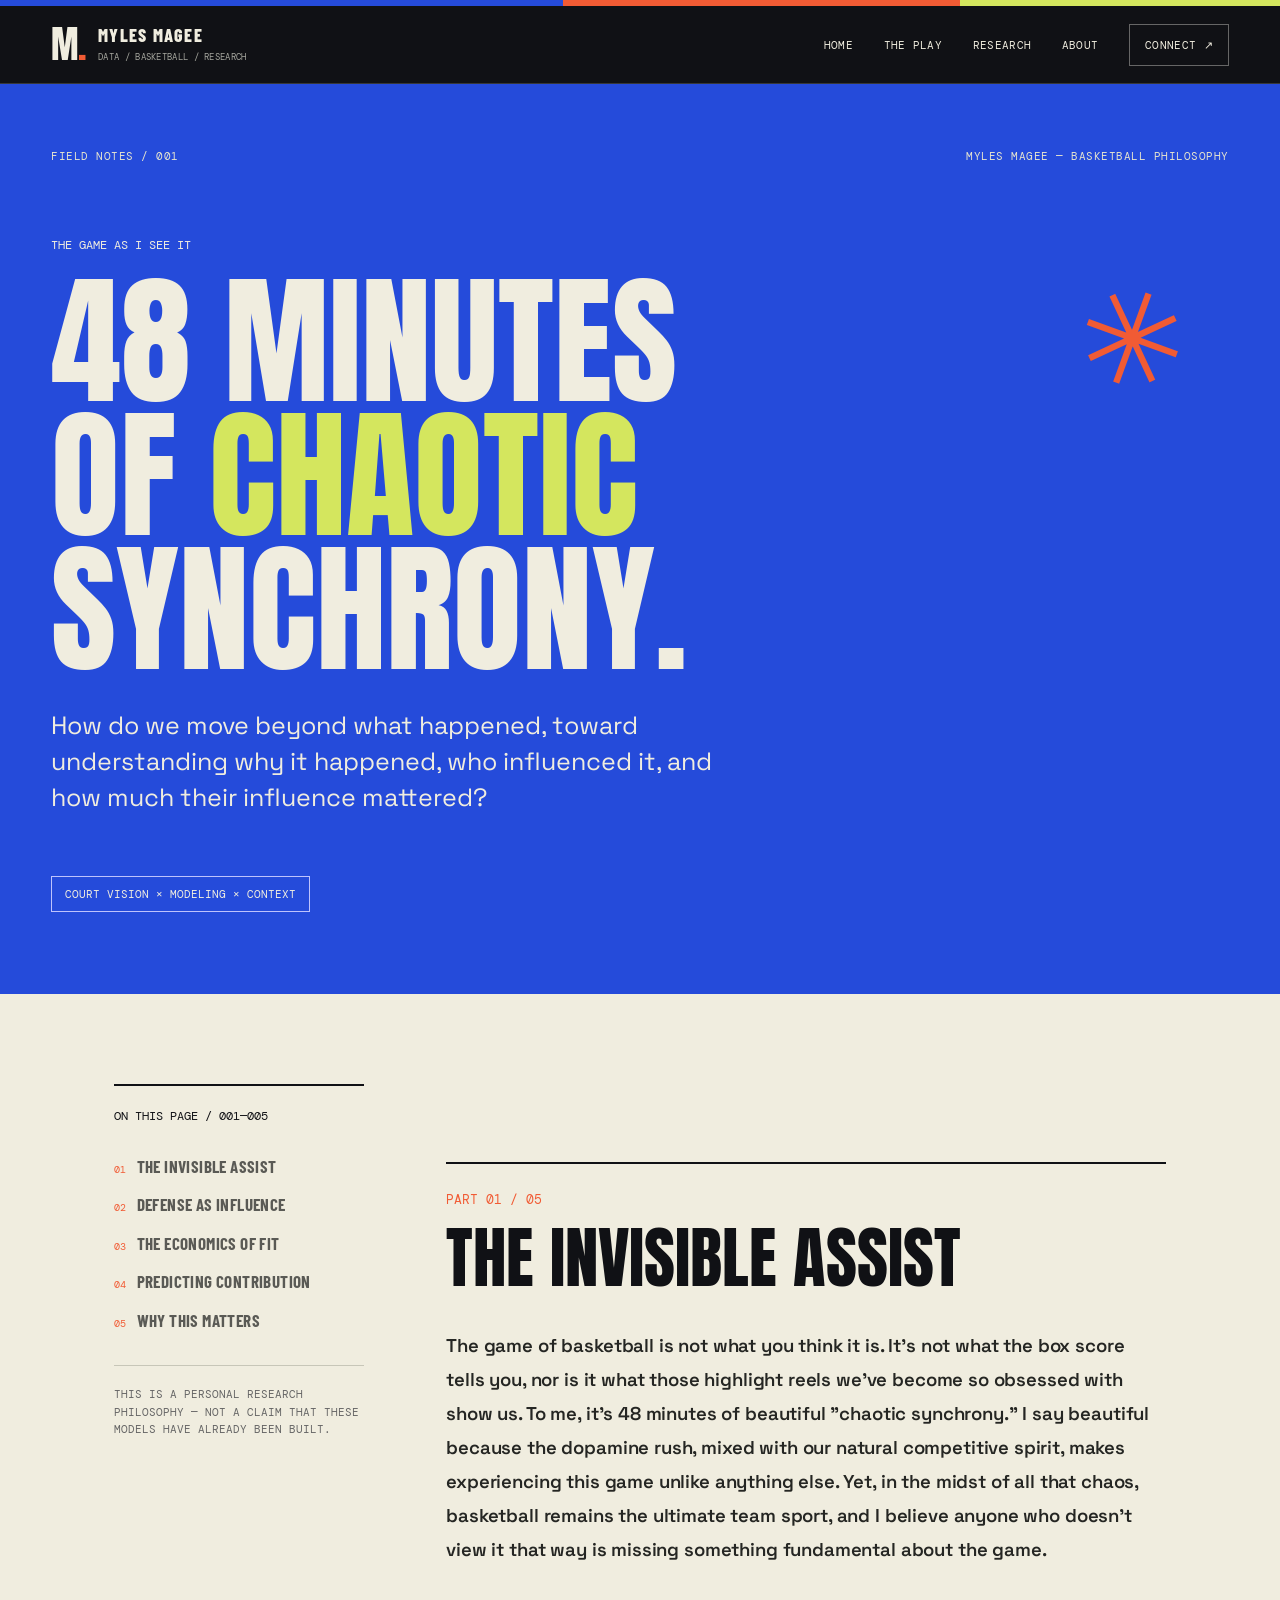
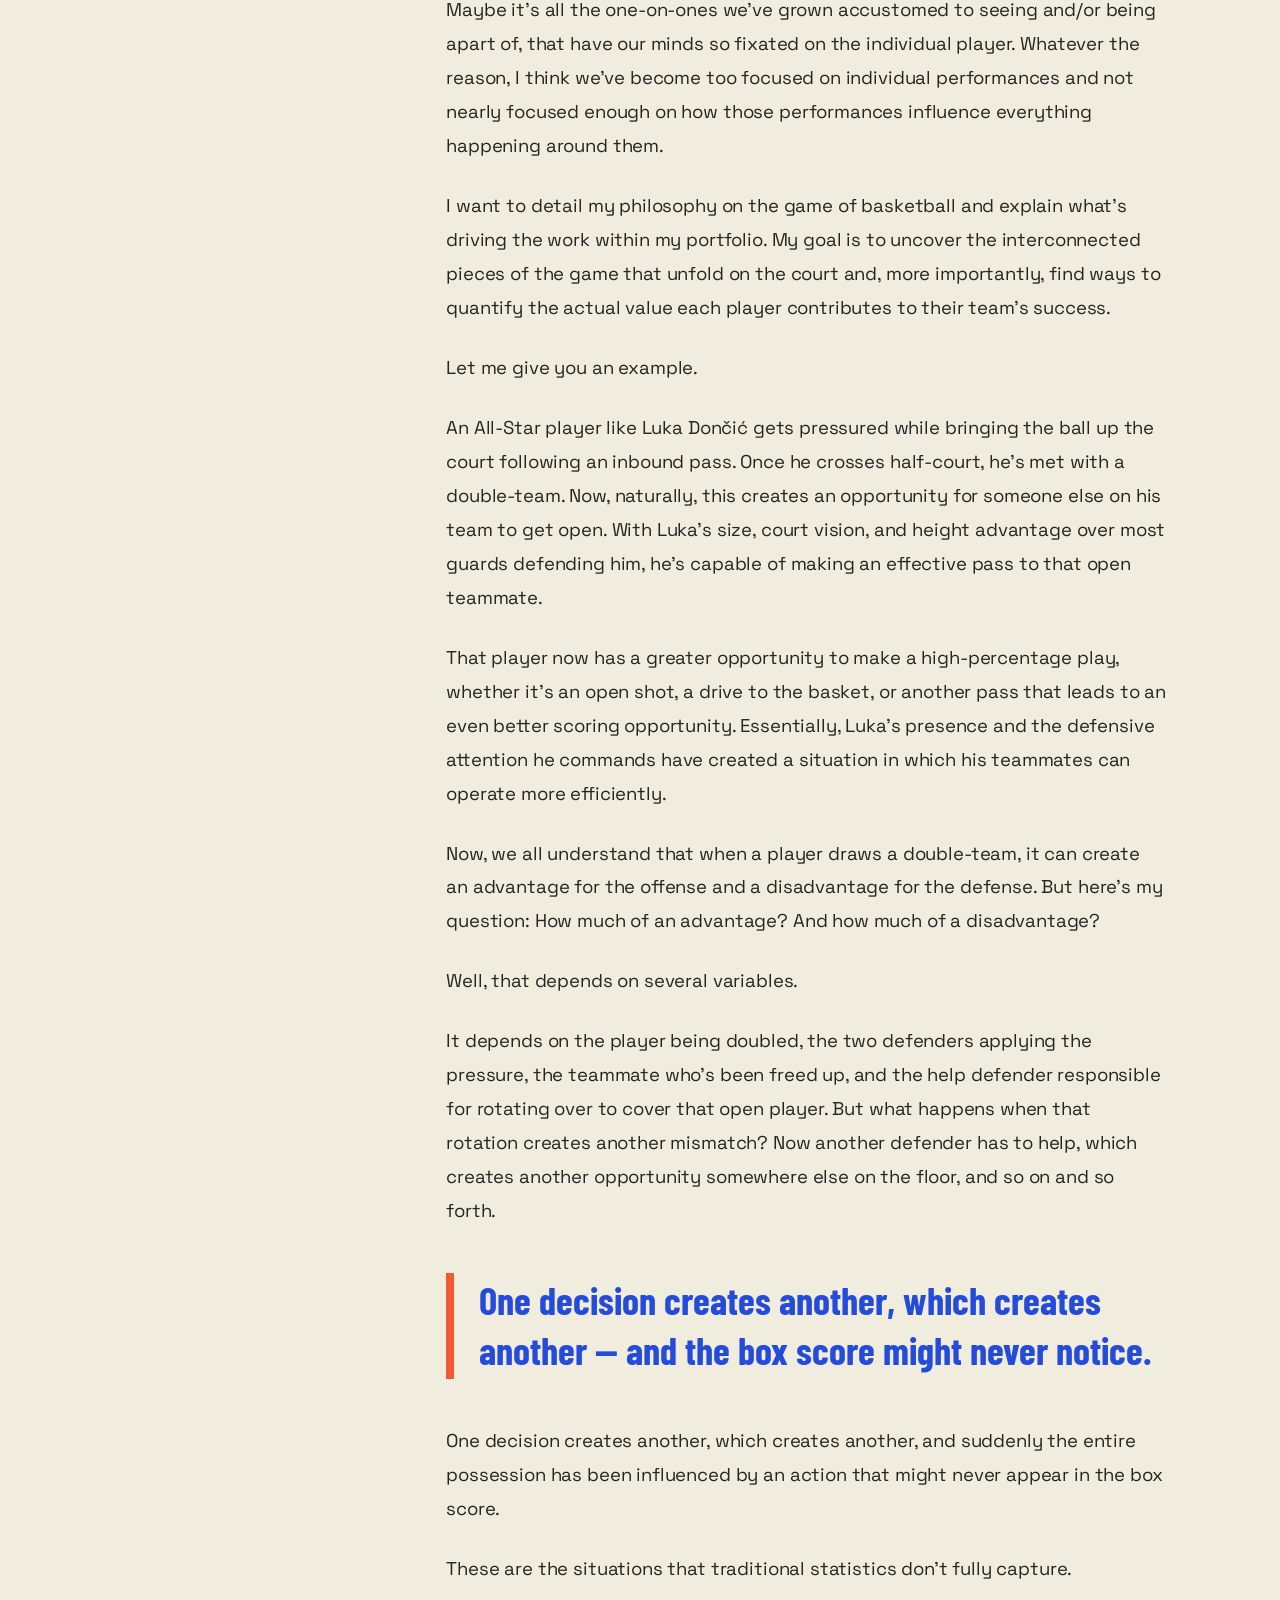
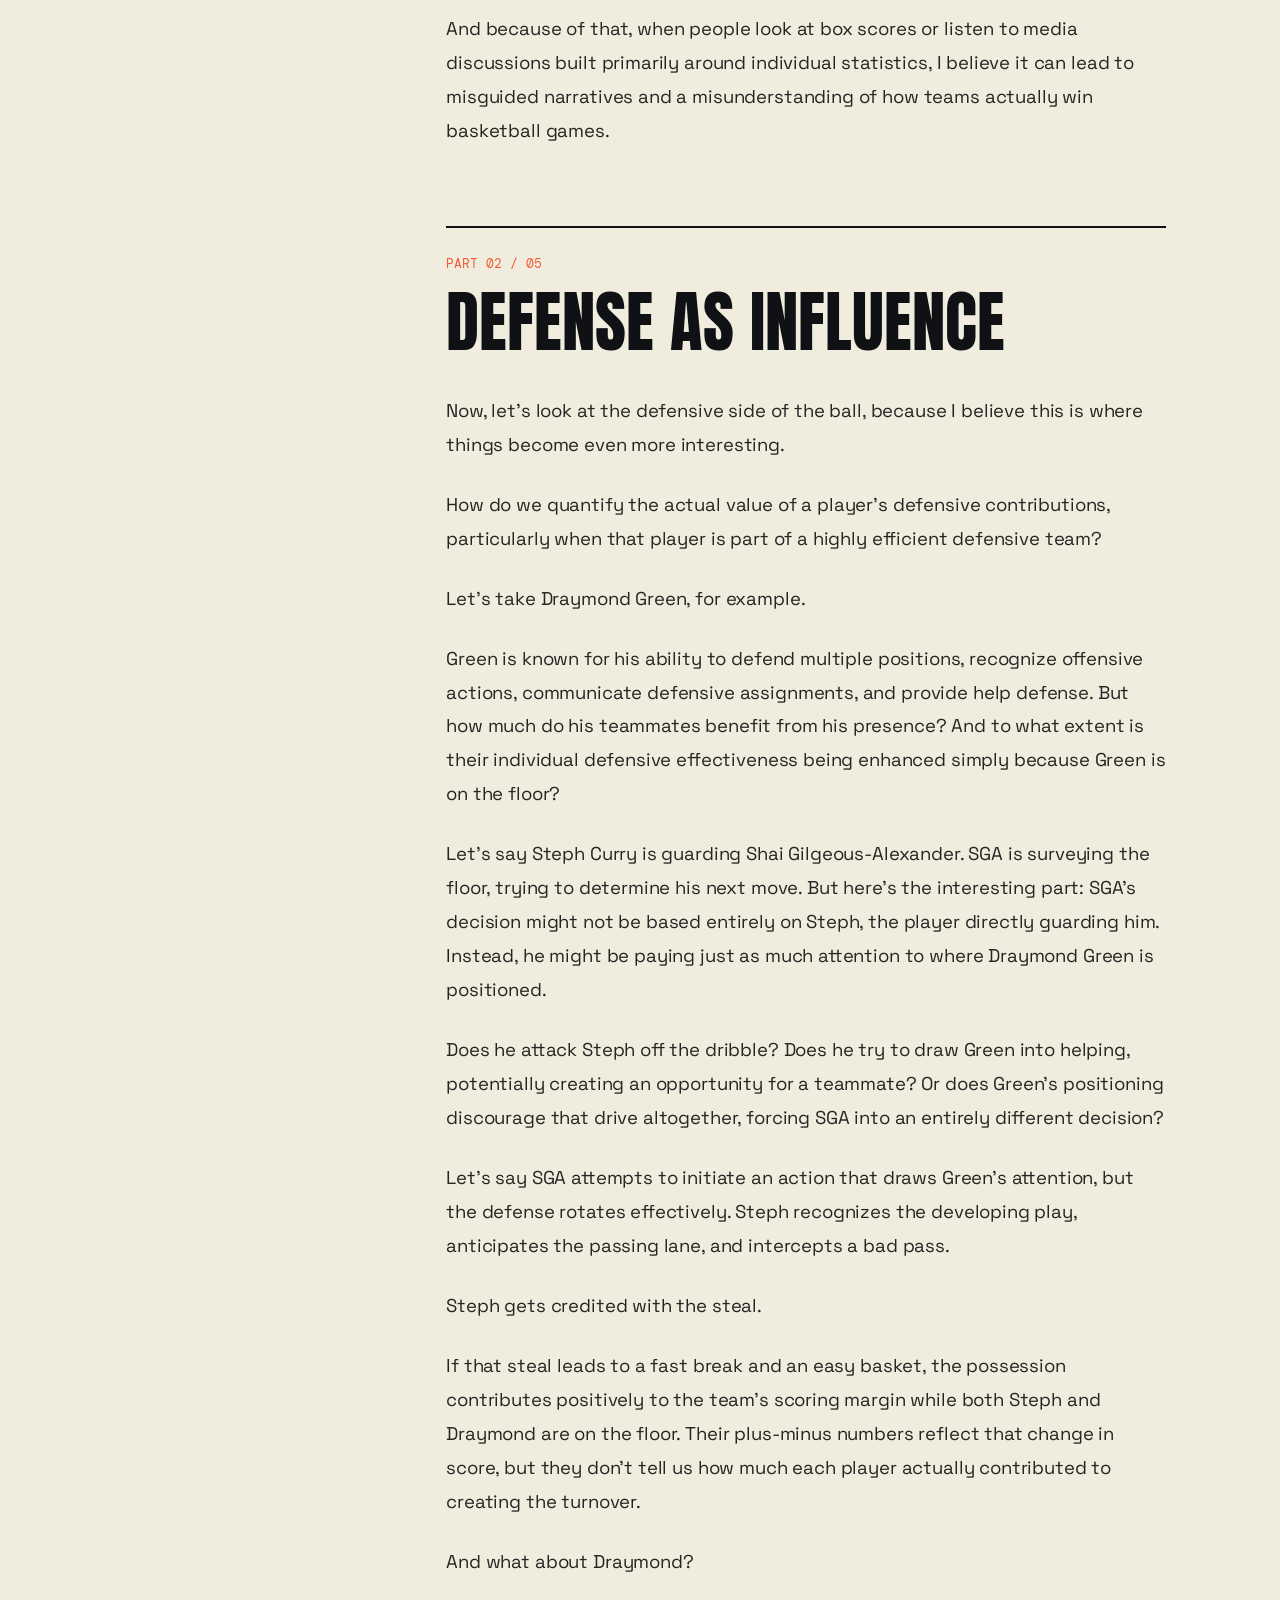
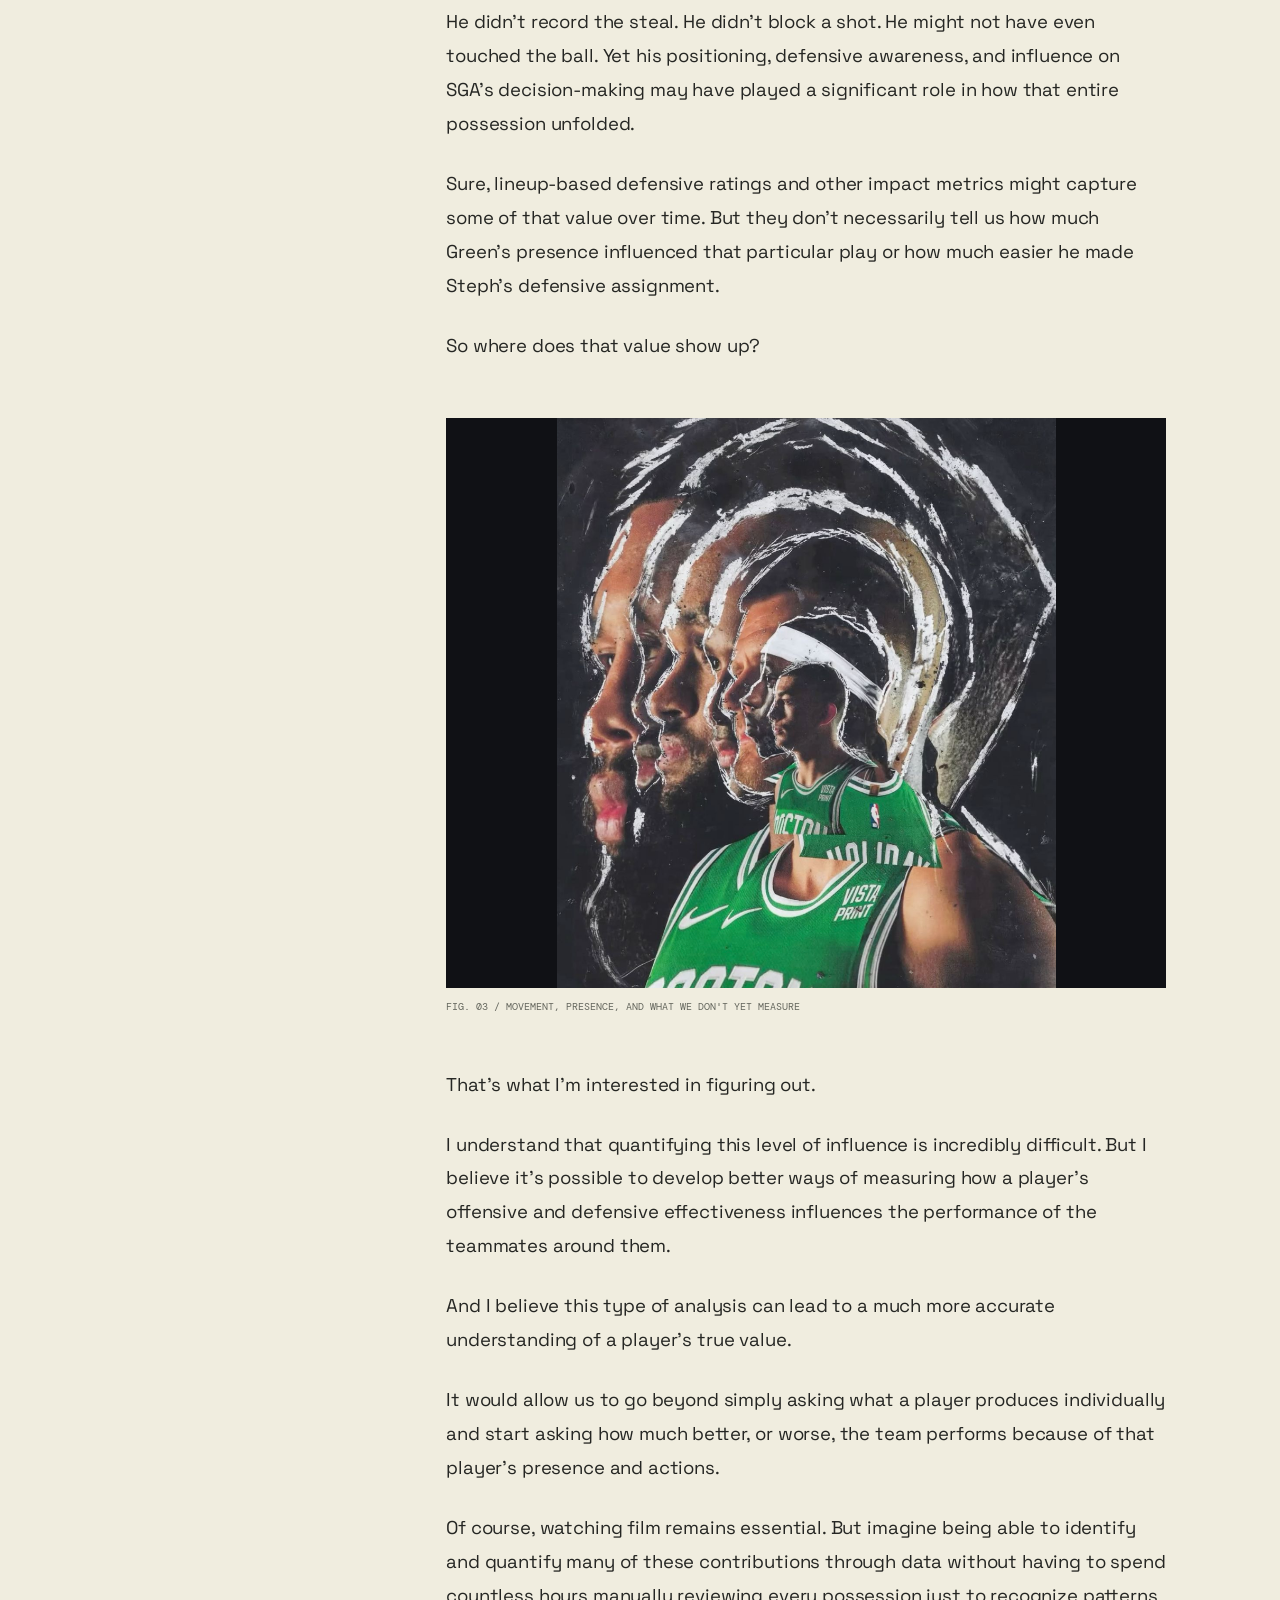
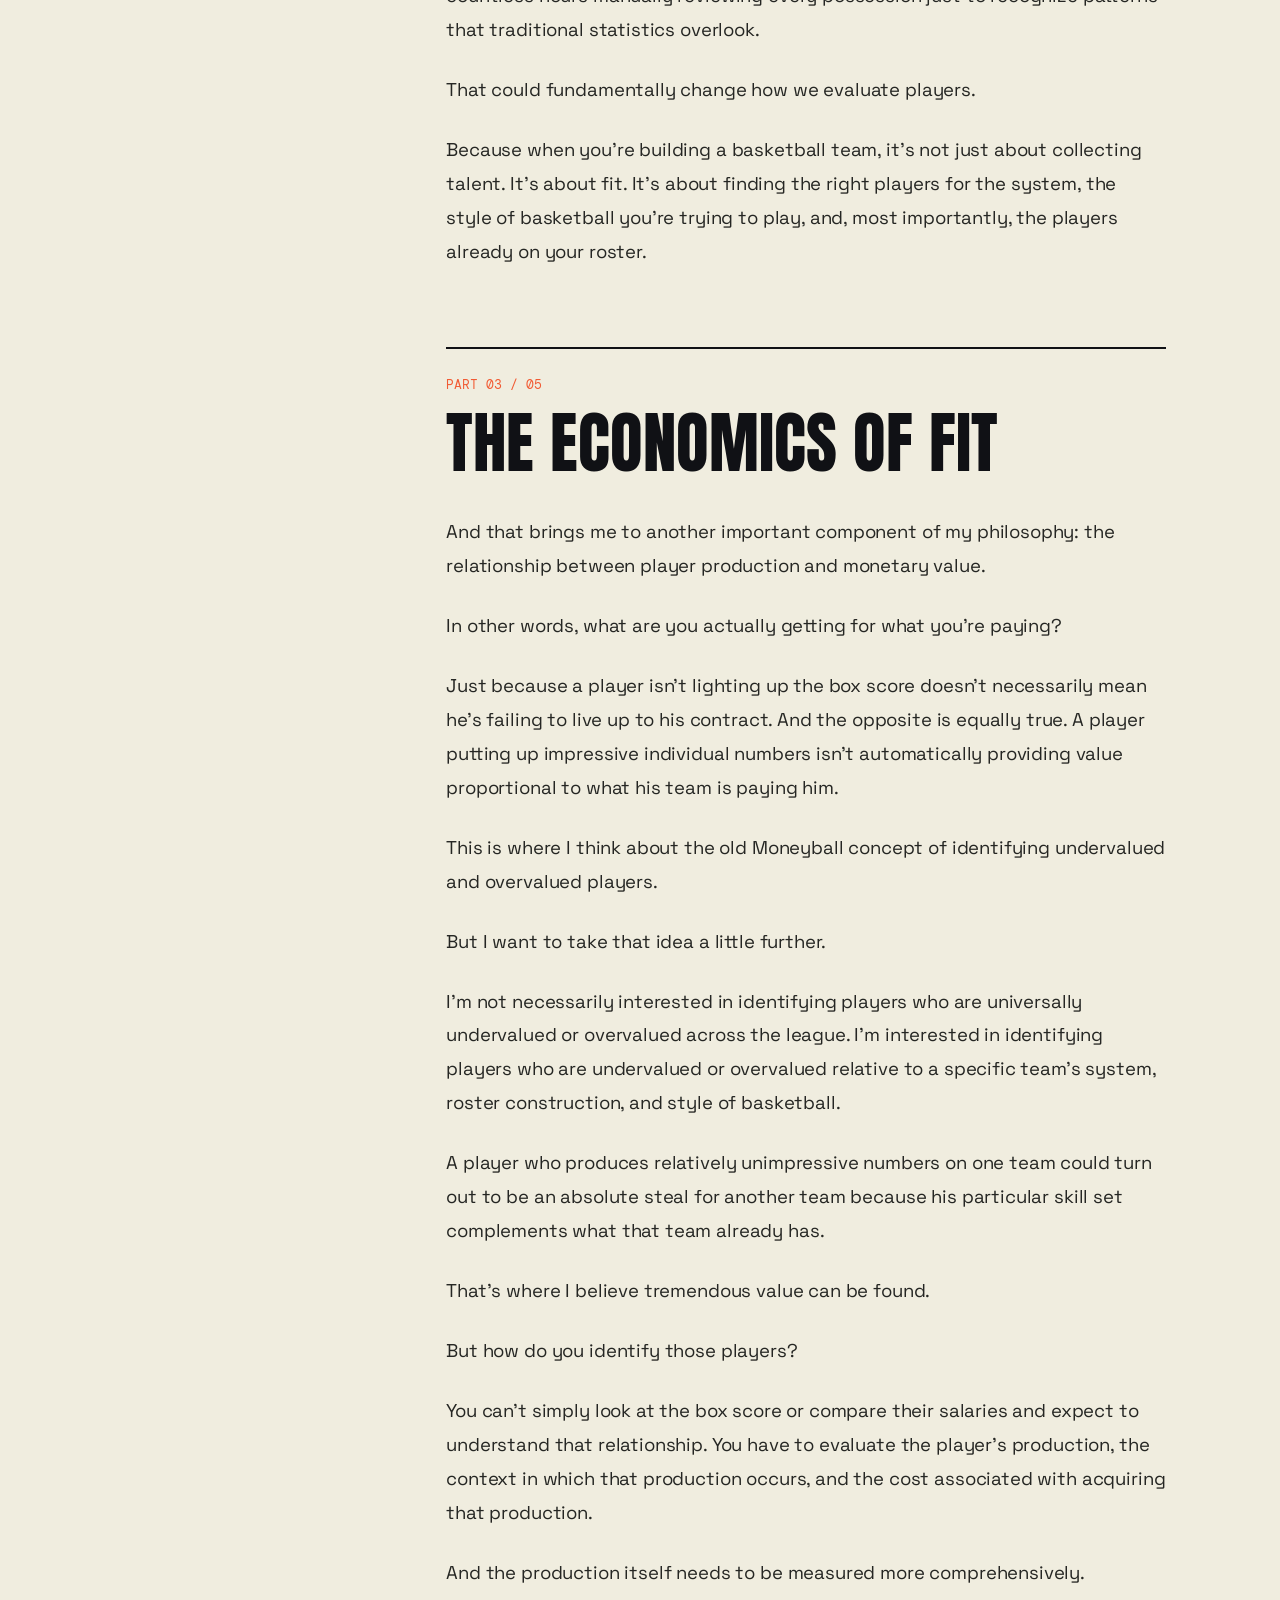
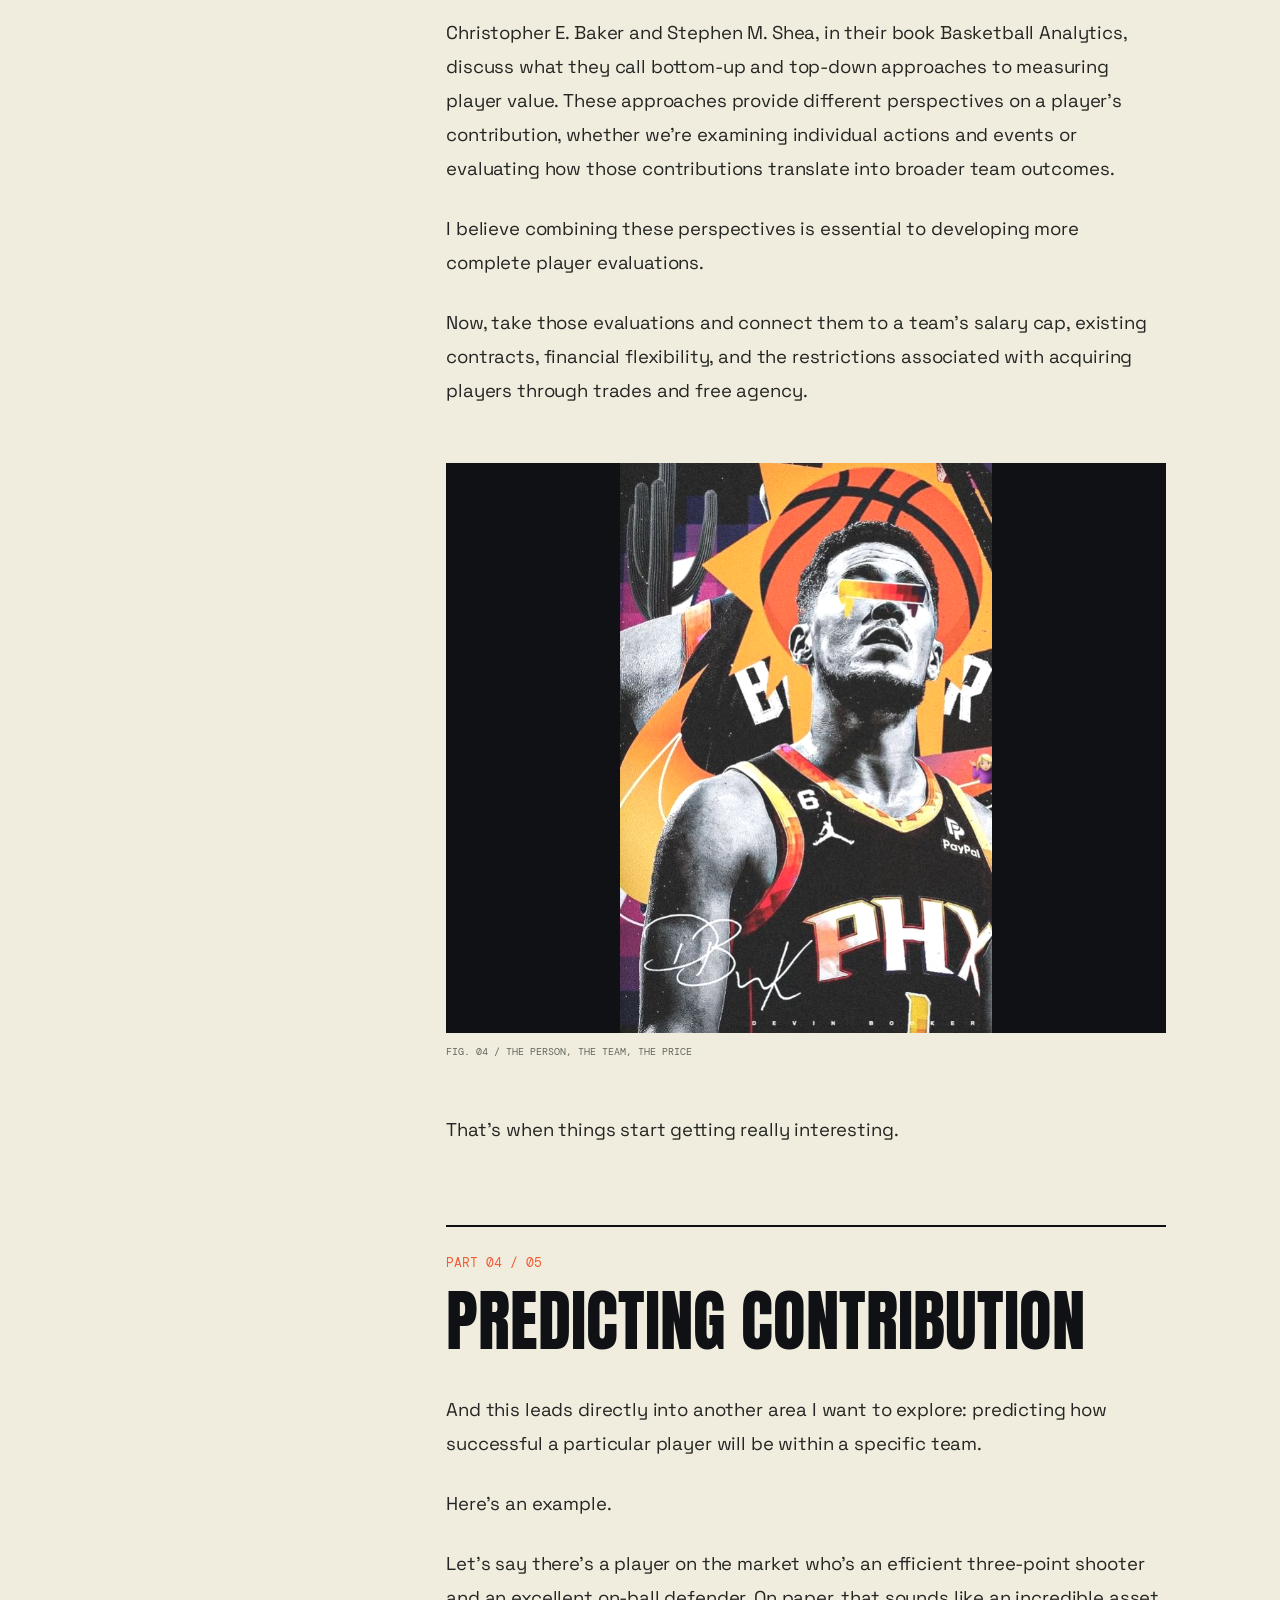
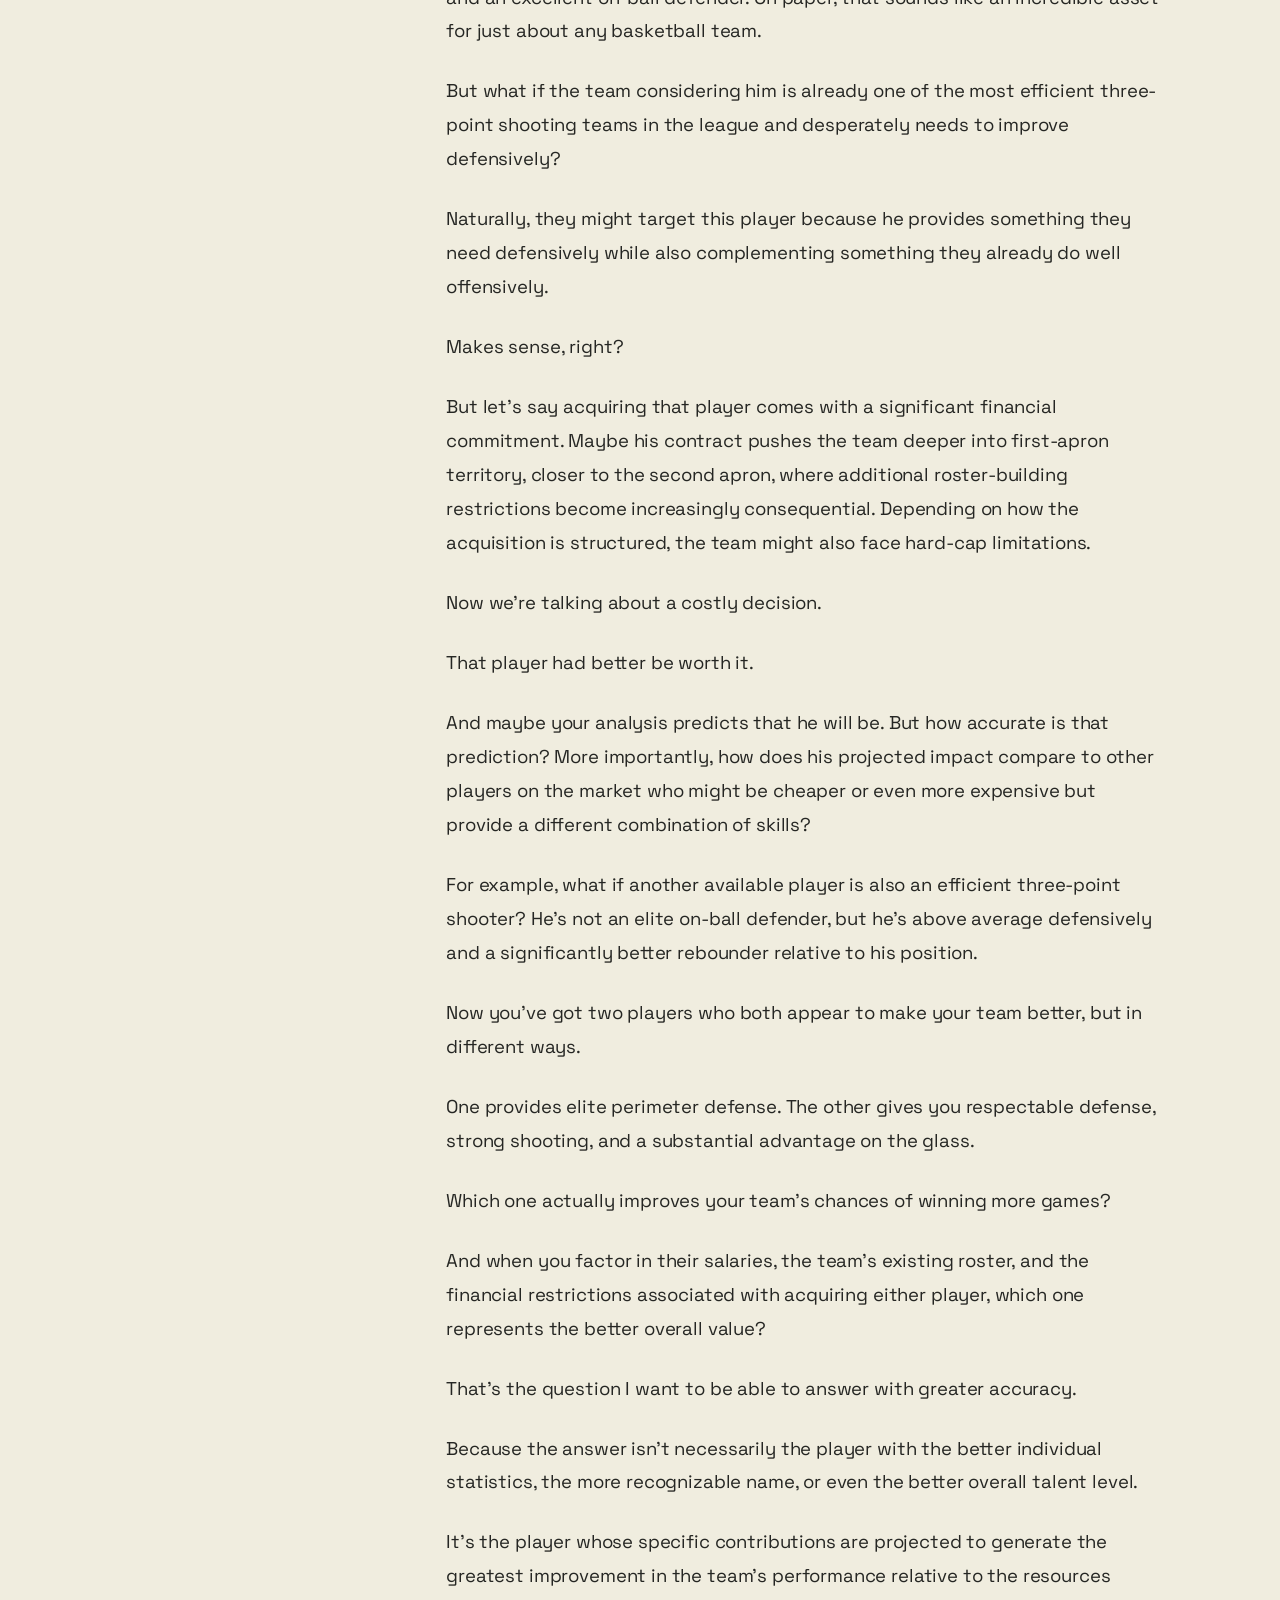
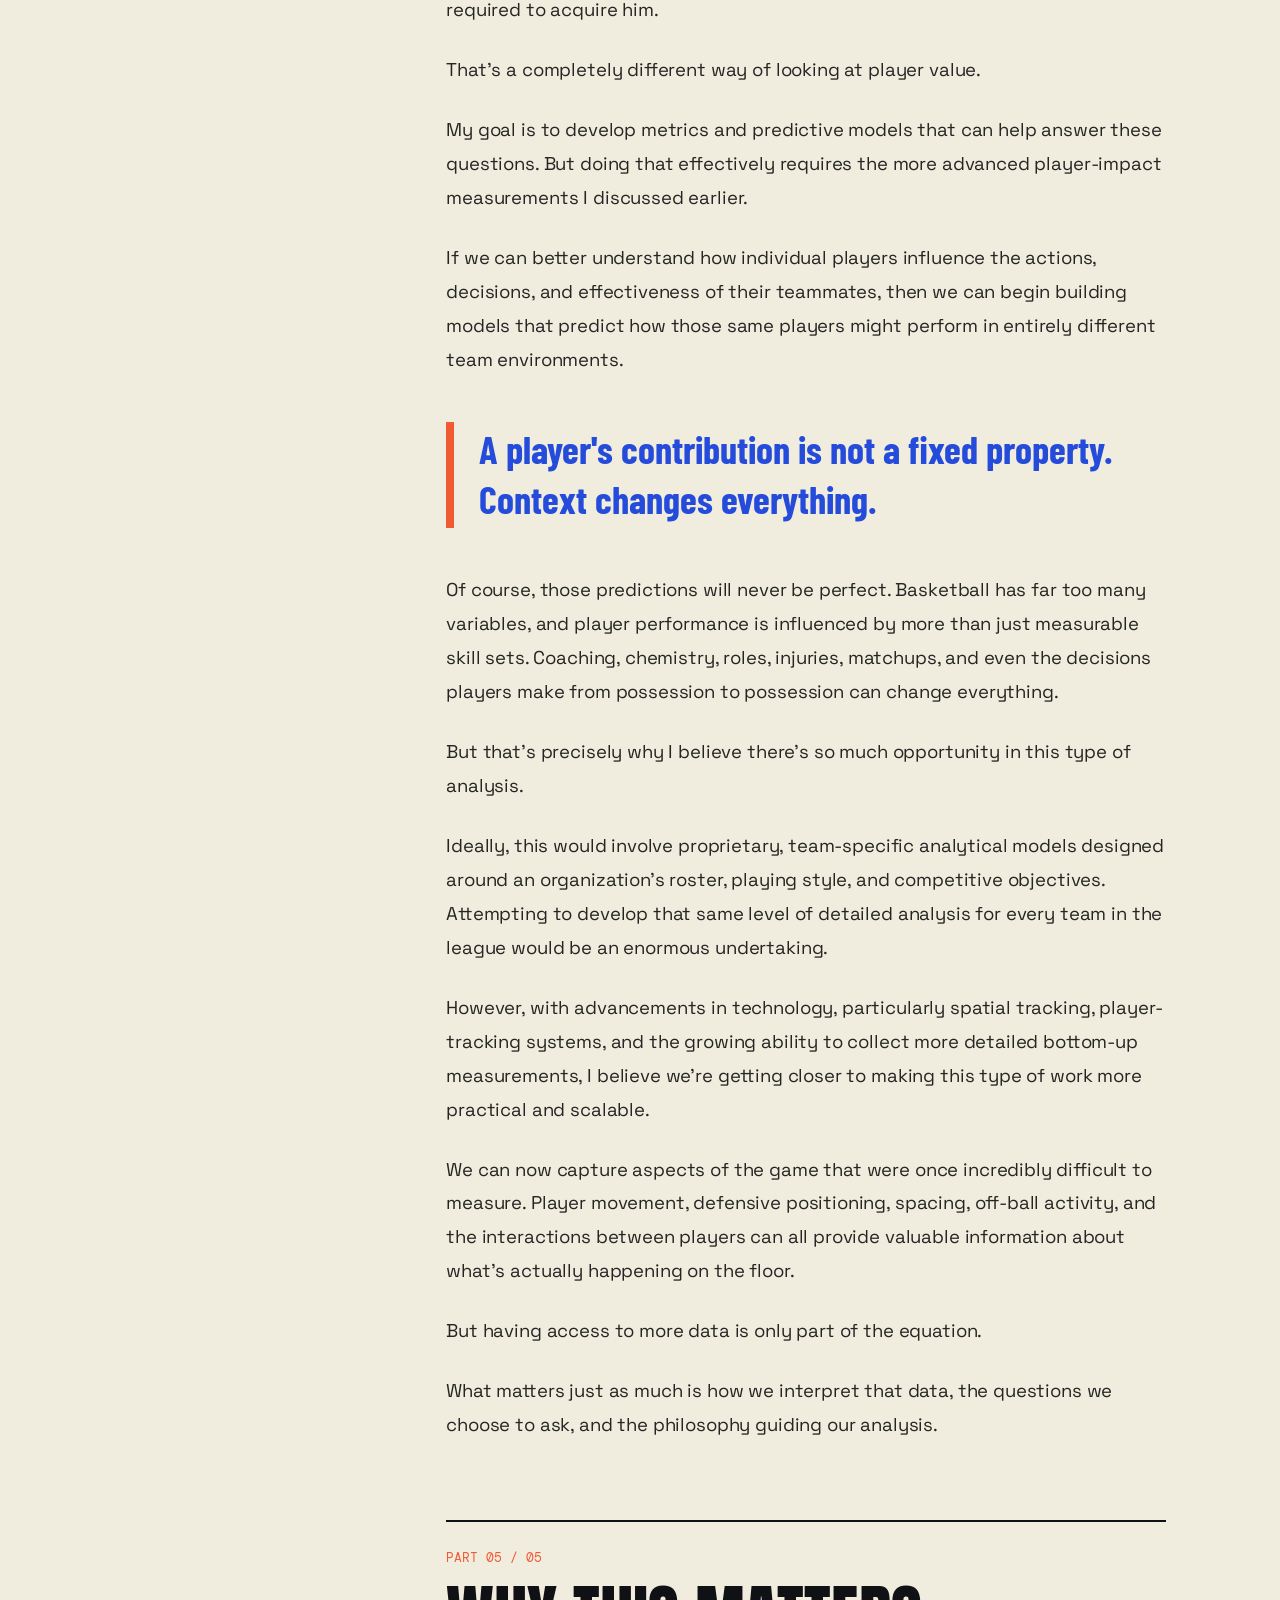
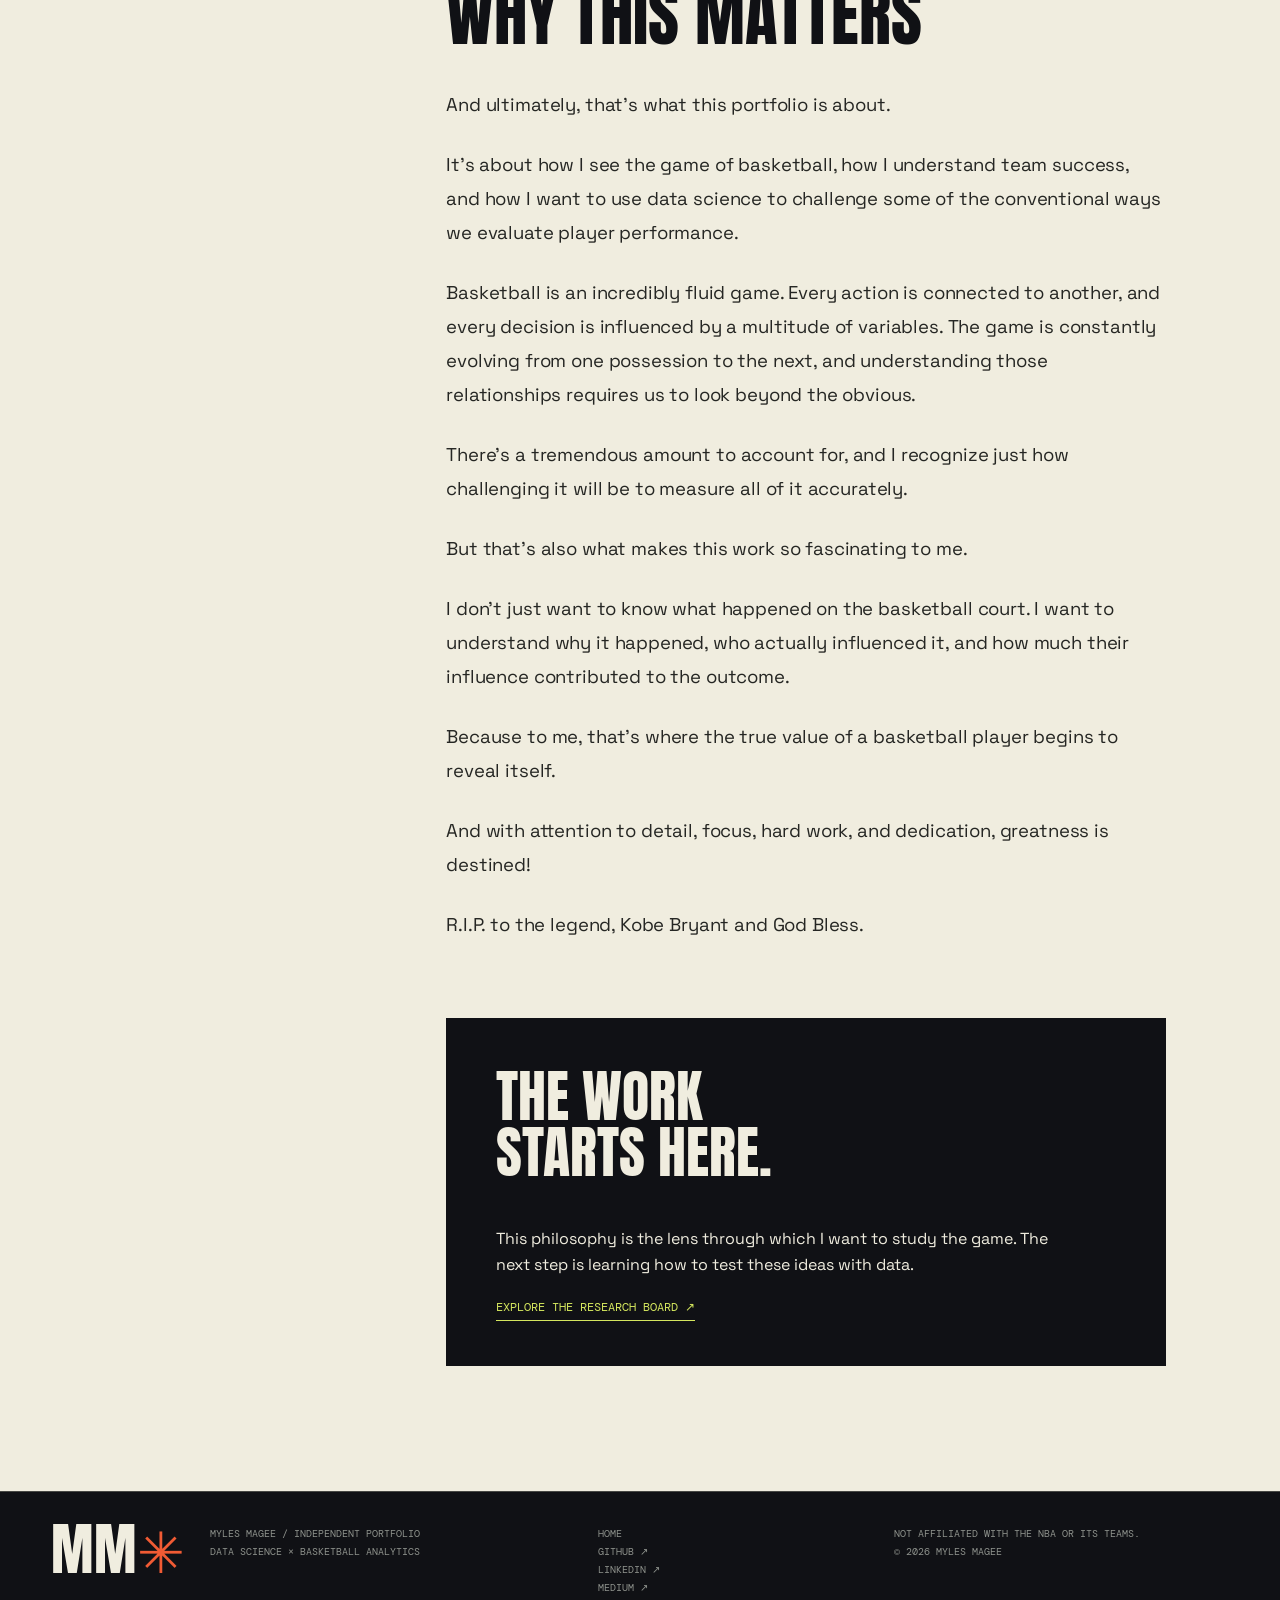
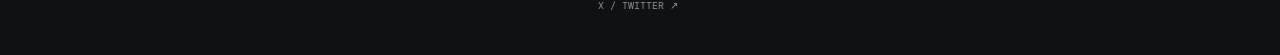
==== commit a849c29e: "Update philosophy.html" ====
--- a/philosophy.html
+++ b/philosophy.html
@@ -1,4 +1,4 @@
-<!doctype html><html lang="en"><head><meta charset="utf-8"><meta name="viewport" content="width=device-width,initial-scale=1"><meta name="theme-color" content="#101115"><meta name="description" content="Myles Magee's philosophy on basketball analytics: invisible value, defensive influence, contextual player fit, and the economics of winning."><title>48 Minutes of Chaotic Synchrony — Myles Magee</title><link rel="icon" href="assets/mark.svg" type="image/svg+xml"><link rel="preconnect" href="https://fonts.googleapis.com"><link rel="preconnect" href="https://fonts.gstatic.com" crossorigin><link href="https://fonts.googleapis.com/css2?family=Anton&family=Barlow+Condensed:wght@400;500;600;700;800;900&family=DM+Mono:wght@400;500&family=Space+Grotesk:wght@400;500;600;700&display=swap" rel="stylesheet"><link rel="stylesheet" href="assets/style.css"><script src="assets/site.js" defer></script></head><body class="essay-page"><div class="reading-progress" aria-hidden="true"></div><a class="skip-link" href="#main">Skip to content</a><div class="top-rule"></div><header class="site-header"><a class="brand" href="index.html" aria-label="Myles Magee, home"><span class="brand-icon">M<span class="brand-dot">.</span></span><span class="brand-name">MYLES MAGEE<small>DATA / BASKETBALL / RESEARCH</small></span></a><button type="button" class="menu-toggle" aria-label="Open navigation" aria-controls="site-nav" aria-expanded="false"><span></span><span></span></button><nav class="site-nav" id="site-nav" aria-label="Main navigation"><a href="index.html">HOME</a><a href="index.html#playbook">THE PLAY</a><a href="index.html#research">RESEARCH</a><a href="index.html#about">ABOUT</a><a class="nav-special" href="visuals.html">VISUAL ARCHIVE ↗</a></nav></header><main id="main"><section class="essay-hero"><div class="wrap essay-hero-content"><div class="section-meta"><span>FIELD NOTES / 001</span><span>MYLES MAGEE — BASKETBALL PHILOSOPHY</span></div><div class="essay-hero-sticker" aria-hidden="true">✳</div><p class="essay-eyebrow">THE GAME AS I SEE IT</p><h1>48 MINUTES<br>OF <span>CHAOTIC</span><br>SYNCHRONY.</h1><p class="essay-intro">How do we move beyond what happened, toward understanding why it happened, who influenced it, and how much their influence mattered?</p><div class="essay-hero-footer"><span>AN ESSAY IN FIVE PARTS</span><span>COURT VISION × MODELING × CONTEXT</span></div></div></section><div class="wrap essay-layout"><aside class="essay-aside" aria-label="Essay contents"><strong>ON THIS PAGE / 001—005</strong><nav class="essay-toc" aria-label="Essay sections"><a href="#invisible-assist"><span>01</span>THE INVISIBLE ASSIST</a><a href="#defensive-influence"><span>02</span>DEFENSE AS INFLUENCE</a><a href="#contextual-value"><span>03</span>THE ECONOMICS OF FIT</a><a href="#prediction"><span>04</span>PREDICTING CONTRIBUTION</a><a href="#closing-thought"><span>05</span>WHY THIS MATTERS</a></nav><div class="essay-aside-foot">THIS IS A PERSONAL RESEARCH PHILOSOPHY — NOT A CLAIM THAT THESE MODELS HAVE ALREADY BEEN BUILT.</div></aside><article class="essay-body">
+<!doctype html><html lang="en"><head><meta charset="utf-8"><meta name="viewport" content="width=device-width,initial-scale=1"><meta name="theme-color" content="#101115"><meta name="description" content="Myles Magee's philosophy on basketball analytics: invisible value, defensive influence, contextual player fit, and the economics of winning."><title>48 Minutes of Chaotic Synchrony — Myles Magee</title><link rel="icon" href="assets/mark.svg" type="image/svg+xml"><link rel="preconnect" href="https://fonts.googleapis.com"><link rel="preconnect" href="https://fonts.gstatic.com" crossorigin><link href="https://fonts.googleapis.com/css2?family=Anton&family=Barlow+Condensed:wght@400;500;600;700;800;900&family=DM+Mono:wght@400;500&family=Space+Grotesk:wght@400;500;600;700&display=swap" rel="stylesheet"><link rel="stylesheet" href="assets/style.css"><script src="assets/site.js" defer></script></head><body class="essay-page"><div class="reading-progress" aria-hidden="true"></div><a class="skip-link" href="#main">Skip to content</a><div class="top-rule"></div><header class="site-header"><a class="brand" href="index.html" aria-label="Myles Magee, home"><span class="brand-icon">M<span class="brand-dot">.</span></span><span class="brand-name">MYLES MAGEE<small>DATA / BASKETBALL / RESEARCH</small></span></a><button type="button" class="menu-toggle" aria-label="Open navigation" aria-controls="site-nav" aria-expanded="false"><span></span><span></span></button><nav class="site-nav" id="site-nav" aria-label="Main navigation"><a href="index.html">HOME</a><a href="index.html#playbook">THE PLAY</a><a href="index.html#research">RESEARCH</a><a href="index.html#about">ABOUT</a><a class="nav-special" href="index.html#connect">CONNECT ↗</a></nav></header><main id="main"><section class="essay-hero"><div class="wrap essay-hero-content"><div class="section-meta"><span>FIELD NOTES / 001</span><span>MYLES MAGEE — BASKETBALL PHILOSOPHY</span></div><div class="essay-hero-sticker" aria-hidden="true">✳</div><p class="essay-eyebrow">THE GAME AS I SEE IT</p><h1>48 MINUTES<br>OF <span>CHAOTIC</span><br>SYNCHRONY.</h1><p class="essay-intro">How do we move beyond what happened, toward understanding why it happened, who influenced it, and how much their influence mattered?</p><div class="essay-hero-footer"><span>COURT VISION × MODELING × CONTEXT</span></div></div></section><div class="wrap essay-layout"><aside class="essay-aside" aria-label="Essay contents"><strong>ON THIS PAGE / 001—005</strong><nav class="essay-toc" aria-label="Essay sections"><a href="#invisible-assist"><span>01</span>THE INVISIBLE ASSIST</a><a href="#defensive-influence"><span>02</span>DEFENSE AS INFLUENCE</a><a href="#contextual-value"><span>03</span>THE ECONOMICS OF FIT</a><a href="#prediction"><span>04</span>PREDICTING CONTRIBUTION</a><a href="#closing-thought"><span>05</span>WHY THIS MATTERS</a></nav><div class="essay-aside-foot">THIS IS A PERSONAL RESEARCH PHILOSOPHY — NOT A CLAIM THAT THESE MODELS HAVE ALREADY BEEN BUILT.</div></aside><article class="essay-body">
 <section class="essay-chapter" id="invisible-assist"><h2 class="essay-chapter-heading"><span class="chapter-no">PART 01 / 05</span>THE INVISIBLE ASSIST</h2>
 <p class="lead-paragraph">The game of basketball is not what you think it is. It&#x27;s not what the box score tells you, nor is it what those highlight reels we&#x27;ve become so obsessed with show us. To me, it&#x27;s 48 minutes of beautiful &quot;chaotic synchrony.&quot; I say beautiful because the dopamine rush, mixed with our natural competitive spirit, makes experiencing this game unlike anything else. Yet, in the midst of all that chaos, basketball remains the ultimate team sport, and I believe anyone who doesn&#x27;t view it that way is missing something fundamental about the game.</p>
 <p>Maybe it&#x27;s all the one-on-ones we&#x27;ve grown accustomed to seeing and/or being apart of, that have our minds so fixated on the individual player. Whatever the reason, I think we&#x27;ve become too focused on individual performances and not nearly focused enough on how those performances influence everything happening around them.</p>
@@ -97,4 +97,4 @@
 <p>And with attention to detail, focus, hard work, and dedication, greatness is destined!</p>
 <p>R.I.P. to the legend, Kobe Bryant and God Bless.</p>
 </section>
-<div class="essay-outro"><h2>THE WORK<br>STARTS HERE.</h2><p>This philosophy is the lens through which I want to study the game. The next step is learning how to test these ideas with data.</p><a href="index.html#research">EXPLORE THE RESEARCH BOARD ↗</a></div></article></div></main><footer class="site-footer" style="background:#101115;color:#f0eddf"><div class="wrap footer-grid"><a class="footer-brand" href="index.html">MM<span>✳</span></a><div><p>MYLES MAGEE / INDEPENDENT PORTFOLIO</p><p>DATA SCIENCE × BASKETBALL ANALYTICS</p></div><div><a href="index.html">HOME</a><a href="visuals.html">VISUAL ARCHIVE</a><a href="https://github.com/mylesanalytics" target="_blank" rel="noopener noreferrer">GITHUB ↗</a></div><div><p>NOT AFFILIATED WITH THE NBA OR ITS TEAMS.</p><p>© <span data-year>2026</span> MYLES MAGEE</p></div></div></footer></body></html>+<div class="essay-outro"><h2>THE WORK<br>STARTS HERE.</h2><p>This philosophy is the lens through which I want to study the game. The next step is learning how to test these ideas with data.</p><a href="index.html#research">EXPLORE THE RESEARCH BOARD ↗</a></div></article></div></main><footer class="site-footer" style="background:#101115;color:#f0eddf"><div class="wrap footer-grid"><a class="footer-brand" href="index.html">MM<span>✳</span></a><div><p>MYLES MAGEE / INDEPENDENT PORTFOLIO</p><p>DATA SCIENCE × BASKETBALL ANALYTICS</p></div><div><a href="index.html">HOME</a><a href="https://github.com/mylesanalytics" target="_blank" rel="noopener noreferrer">GITHUB ↗</a><a href="https://www.linkedin.com/in/mylesmagee711/" target="_blank" rel="noopener noreferrer">LINKEDIN ↗</a><a href="https://medium.com/@mylesmagee" target="_blank" rel="noopener noreferrer">MEDIUM ↗</a><a href="https://x.com/_mylesmagee" target="_blank" rel="noopener noreferrer">X / TWITTER ↗</a></div><div><p>NOT AFFILIATED WITH THE NBA OR ITS TEAMS.</p><p>© <span data-year>2026</span> MYLES MAGEE</p></div></div></footer></body></html>
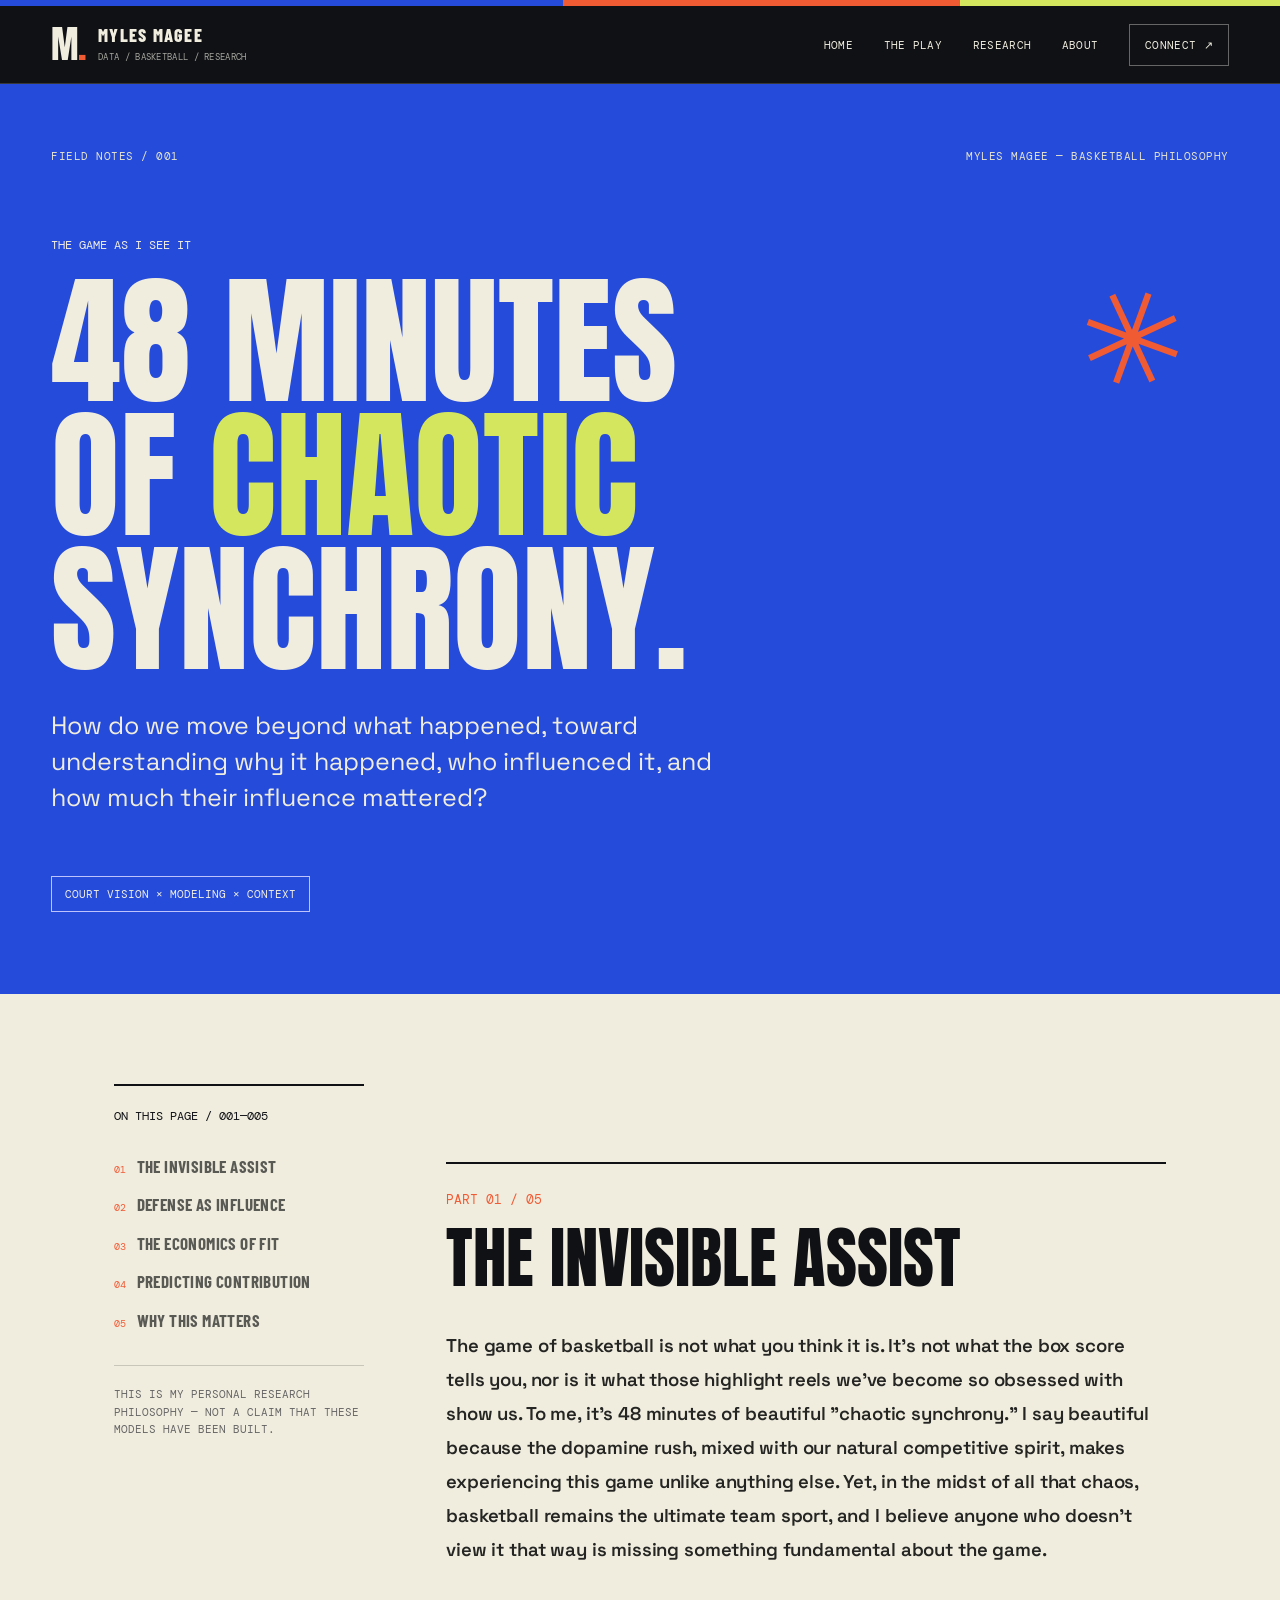
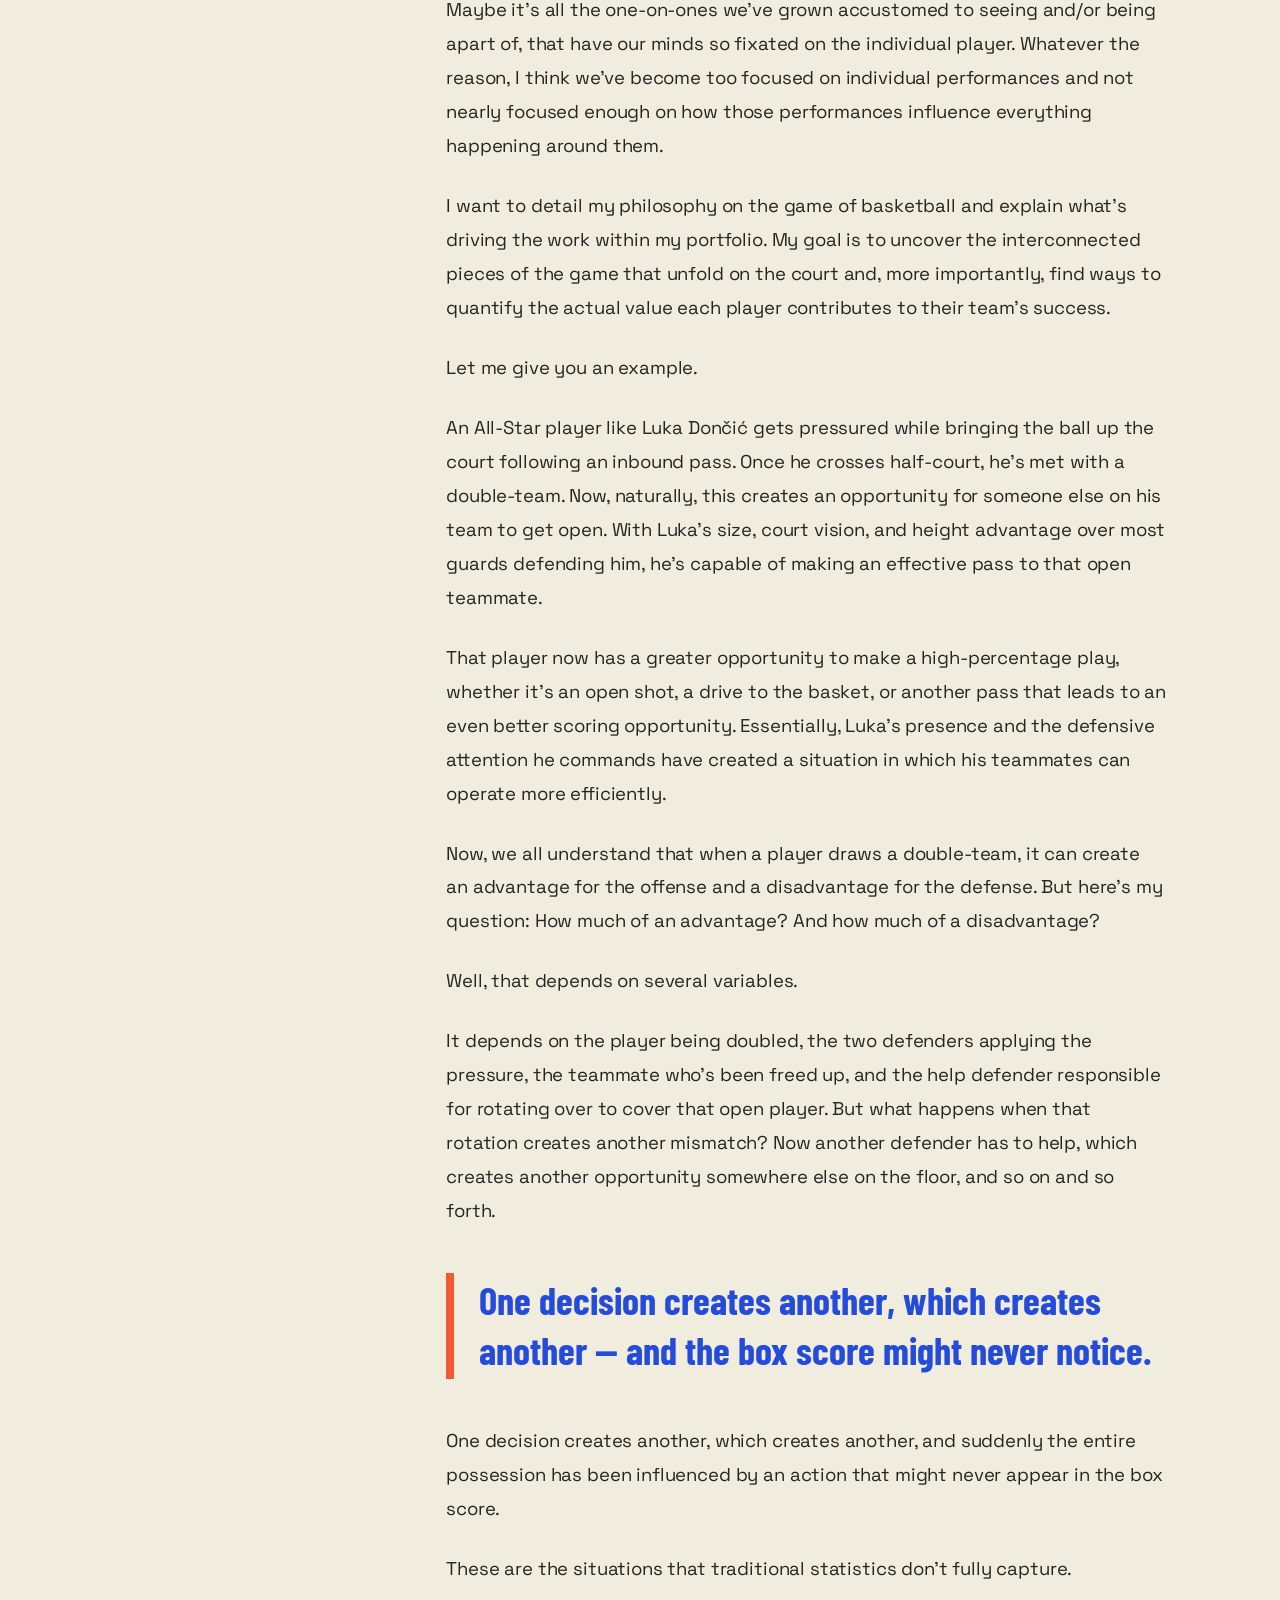
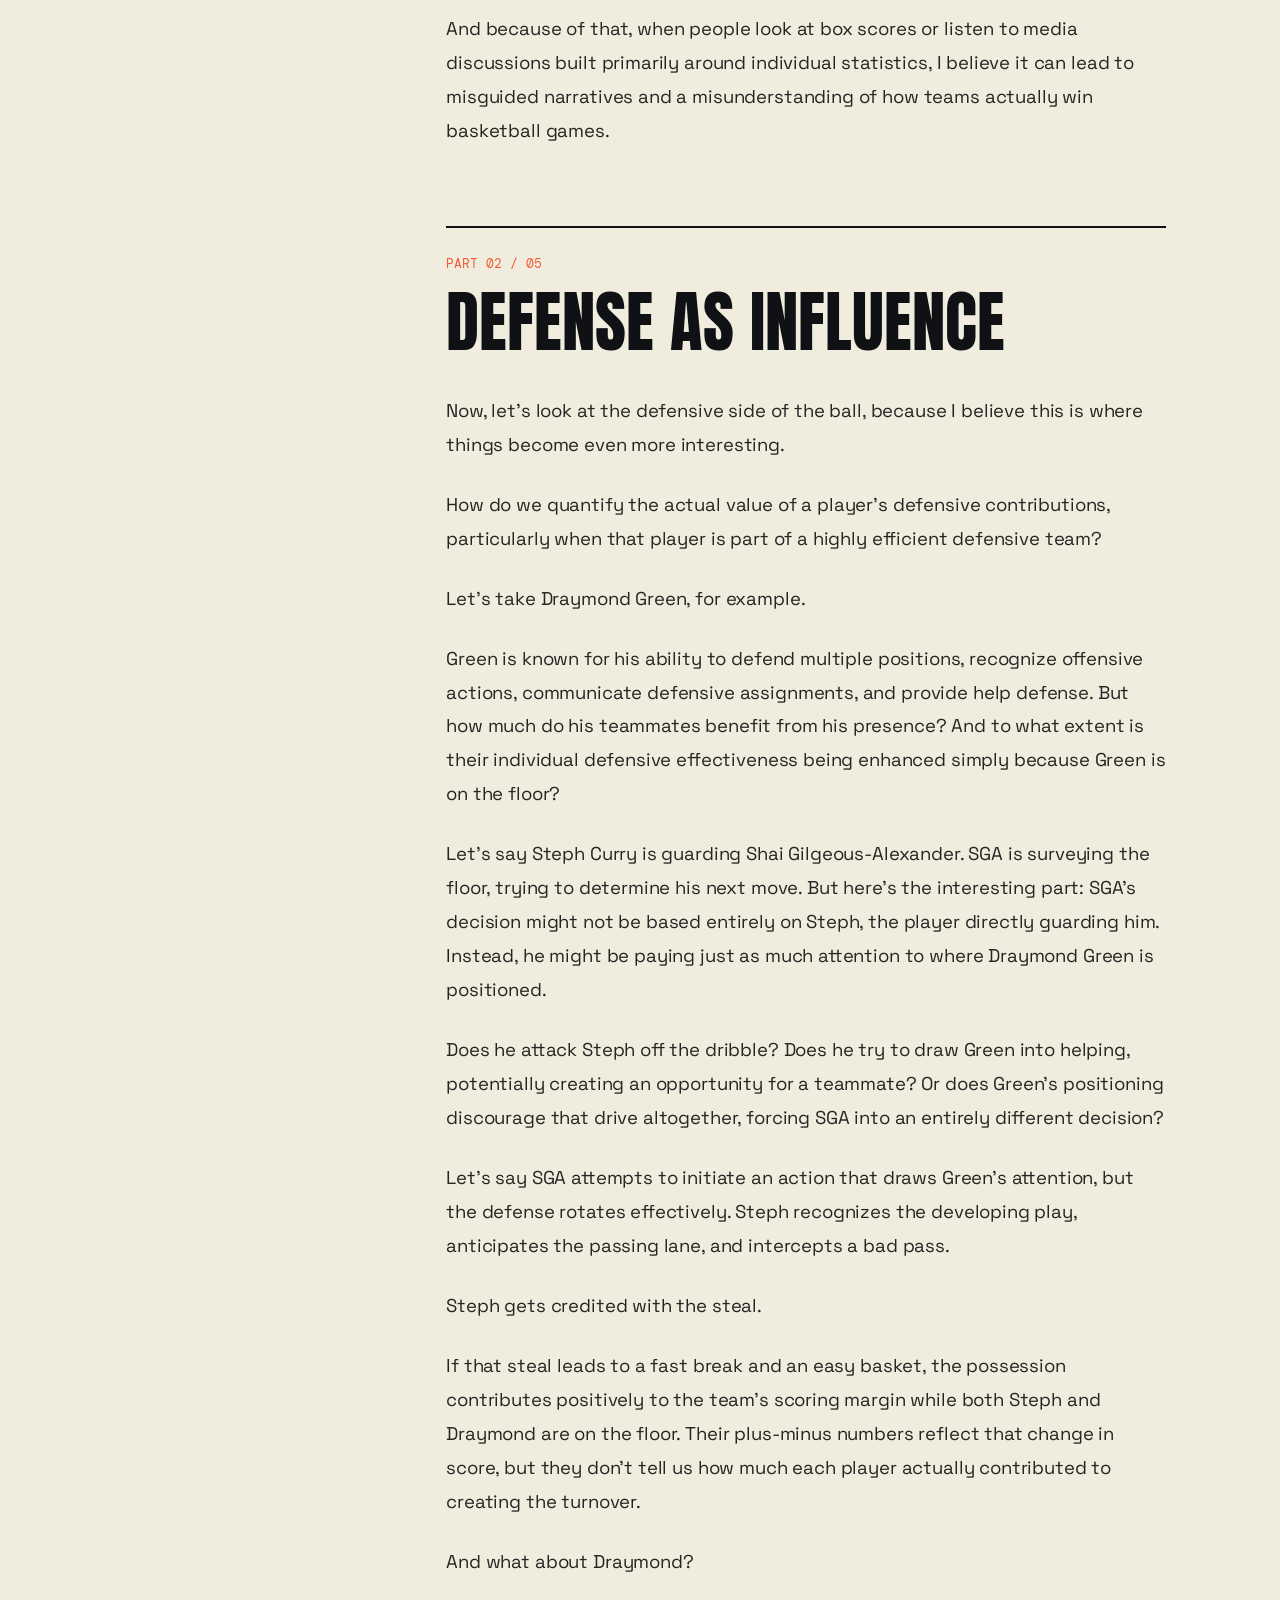
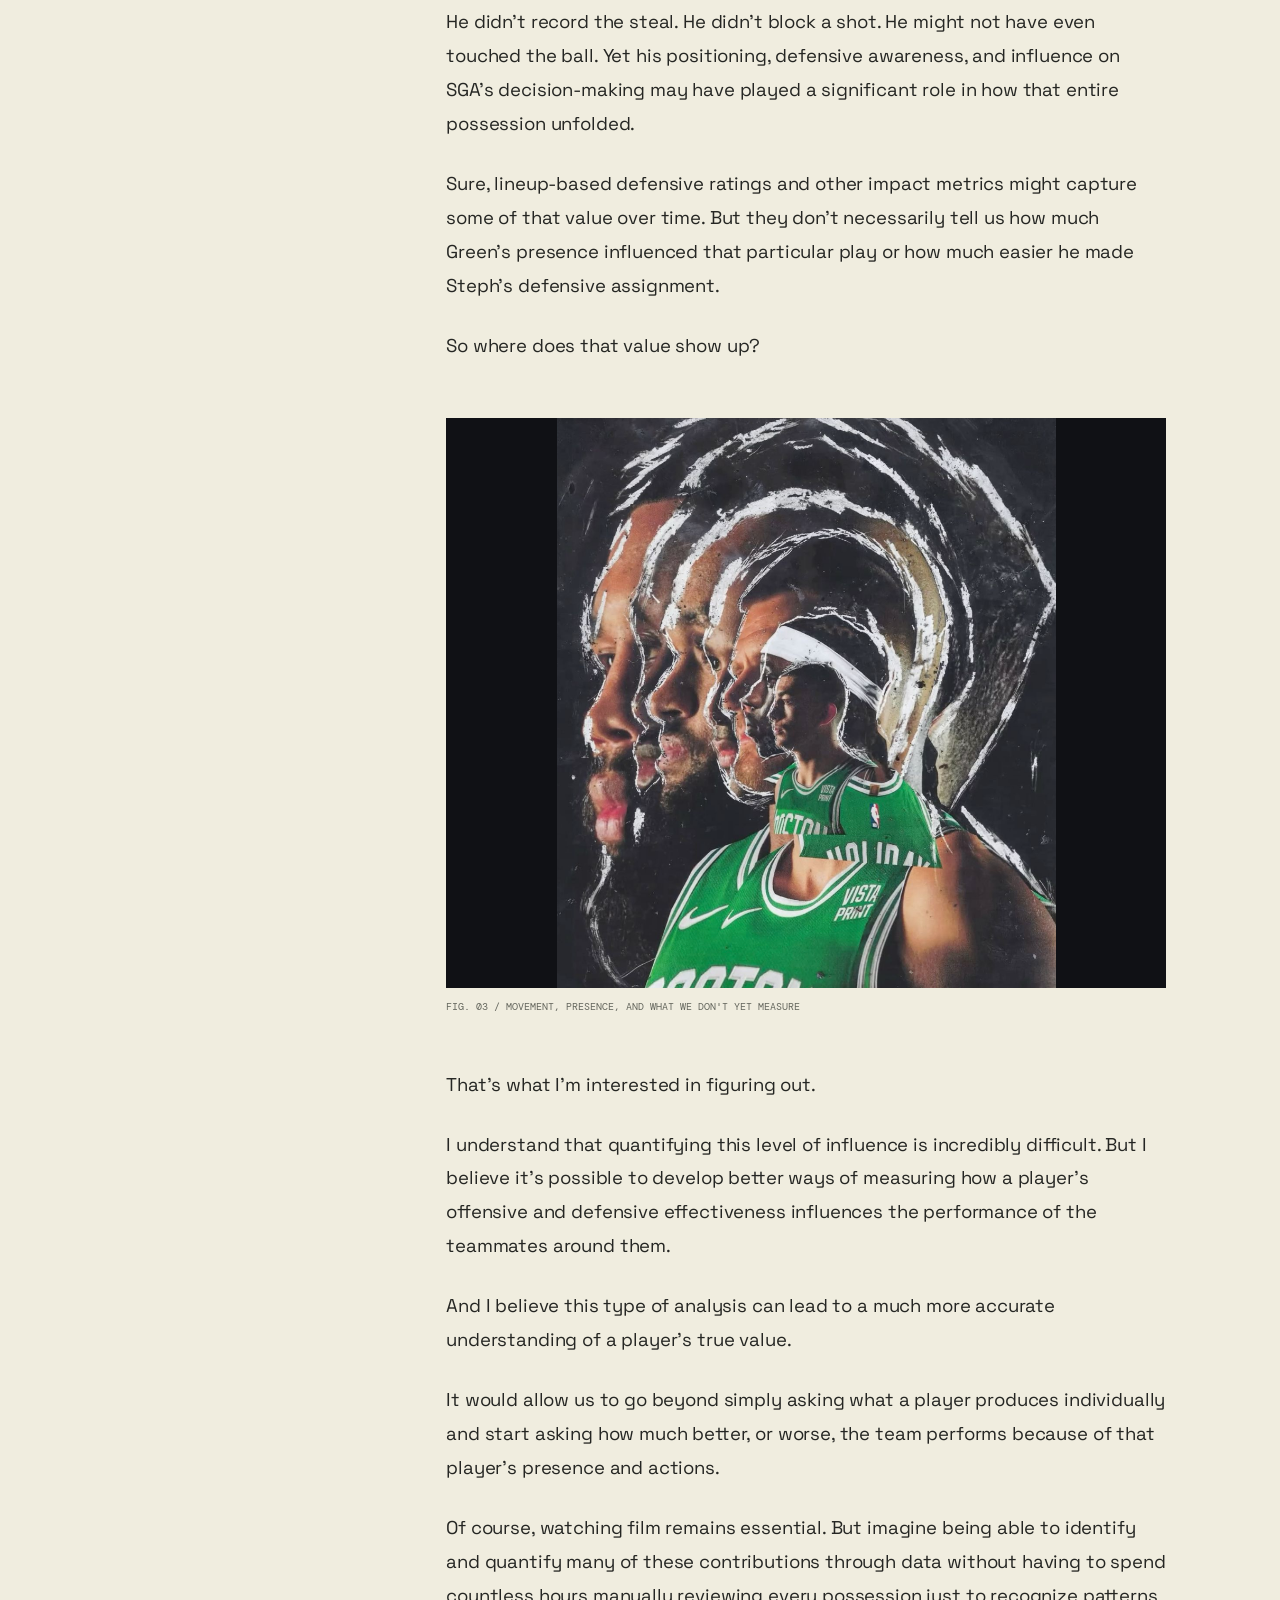
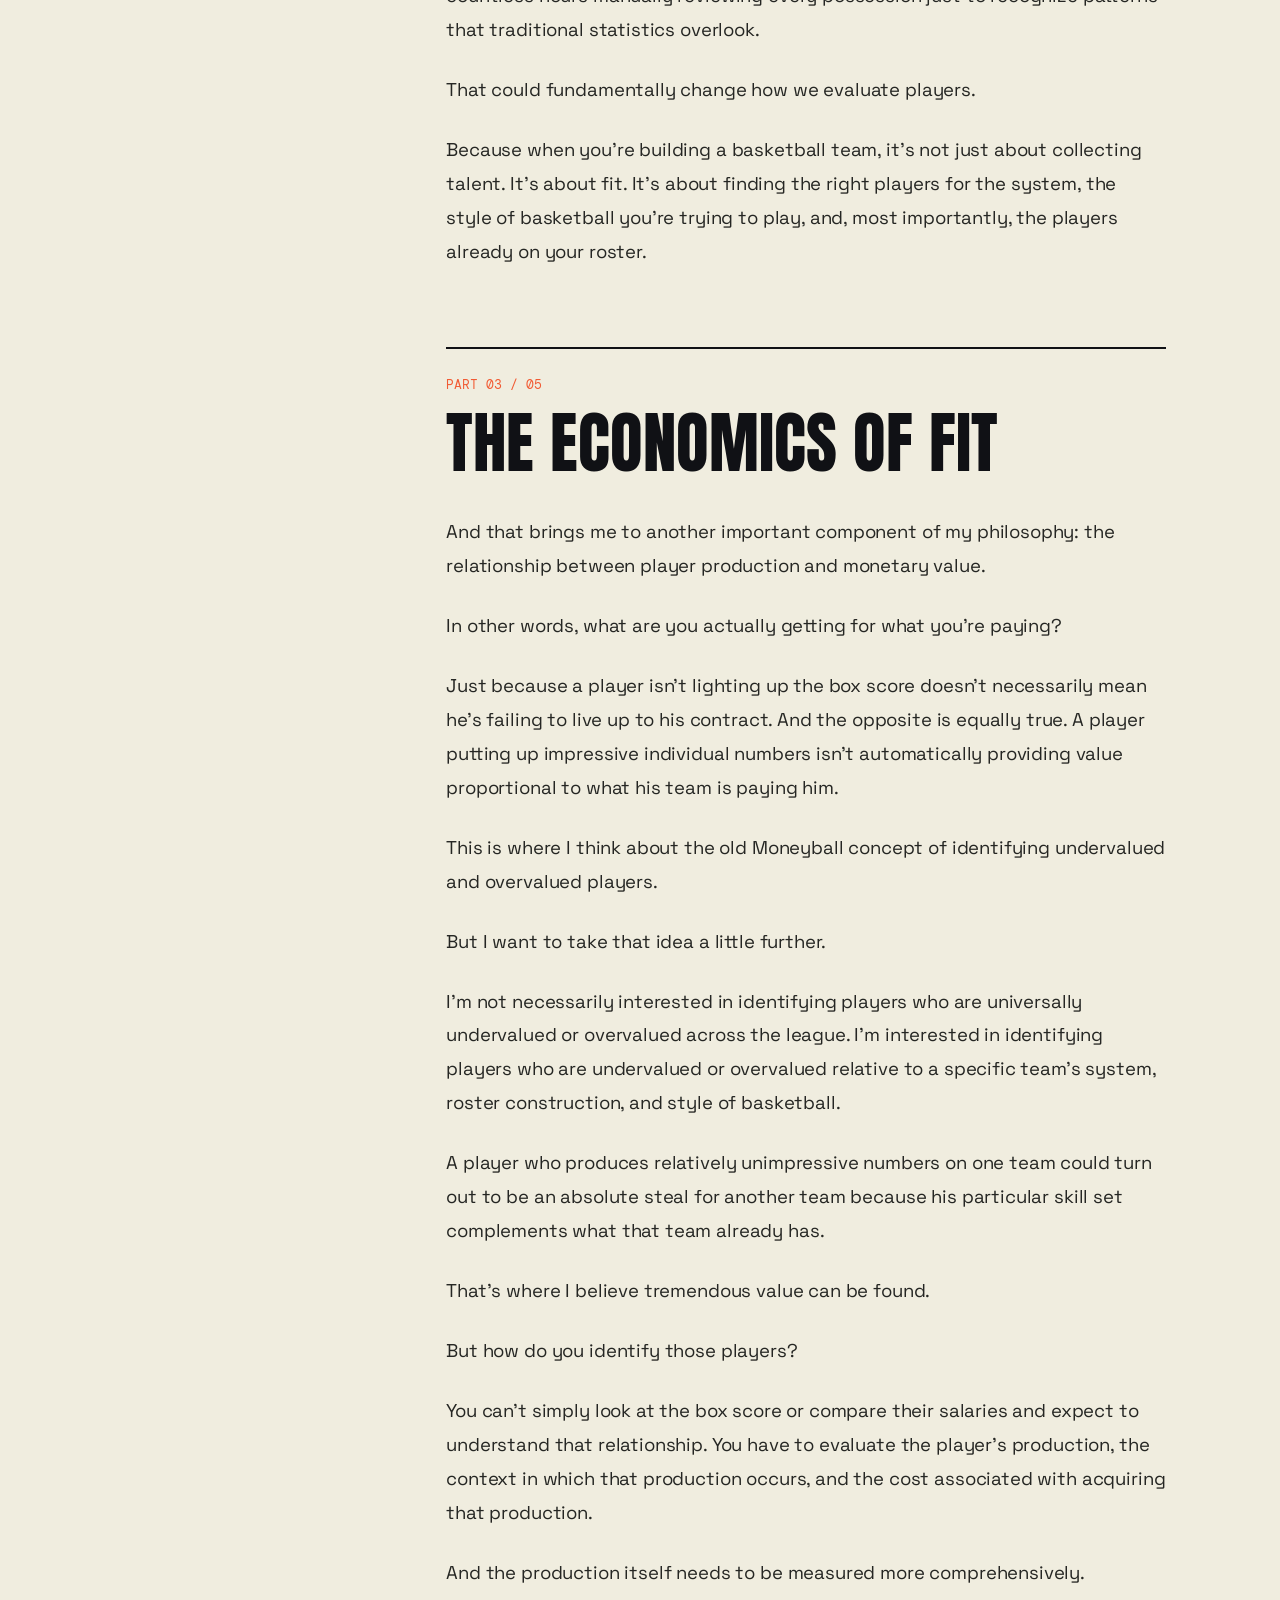
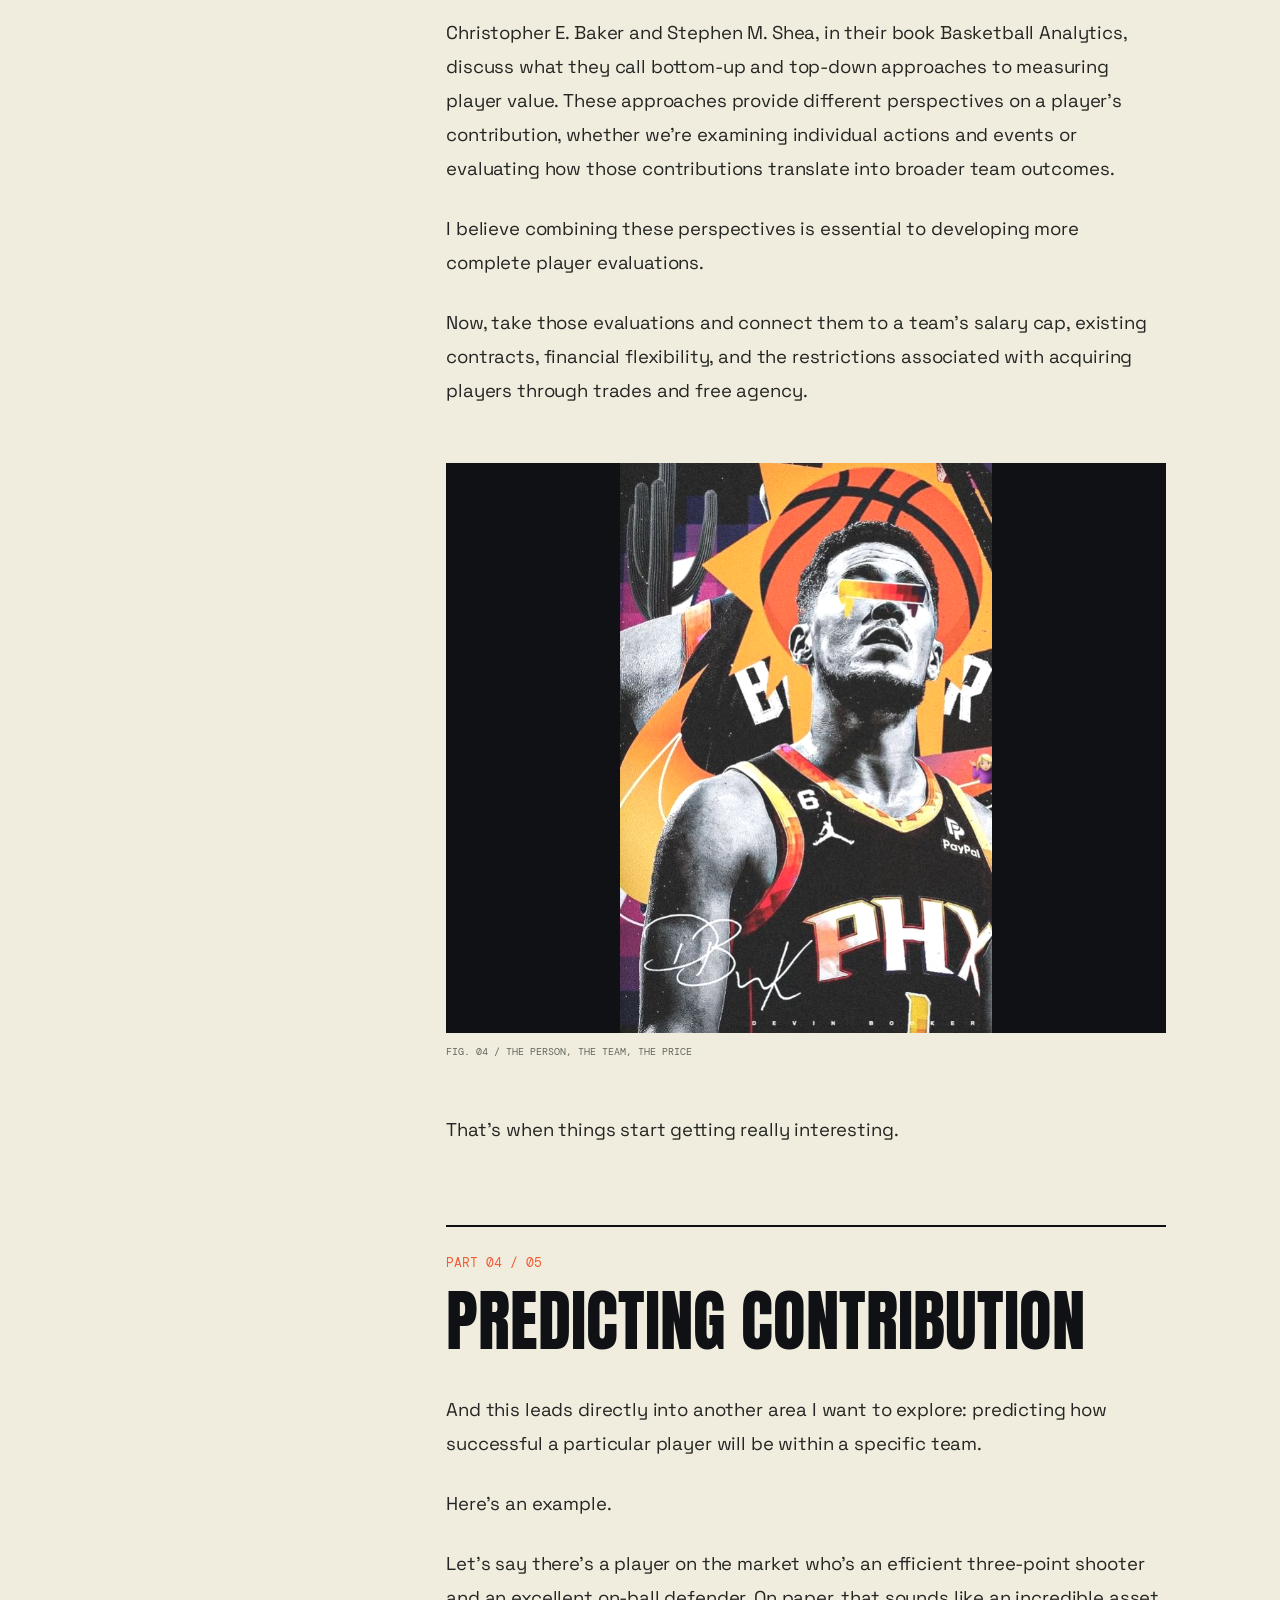
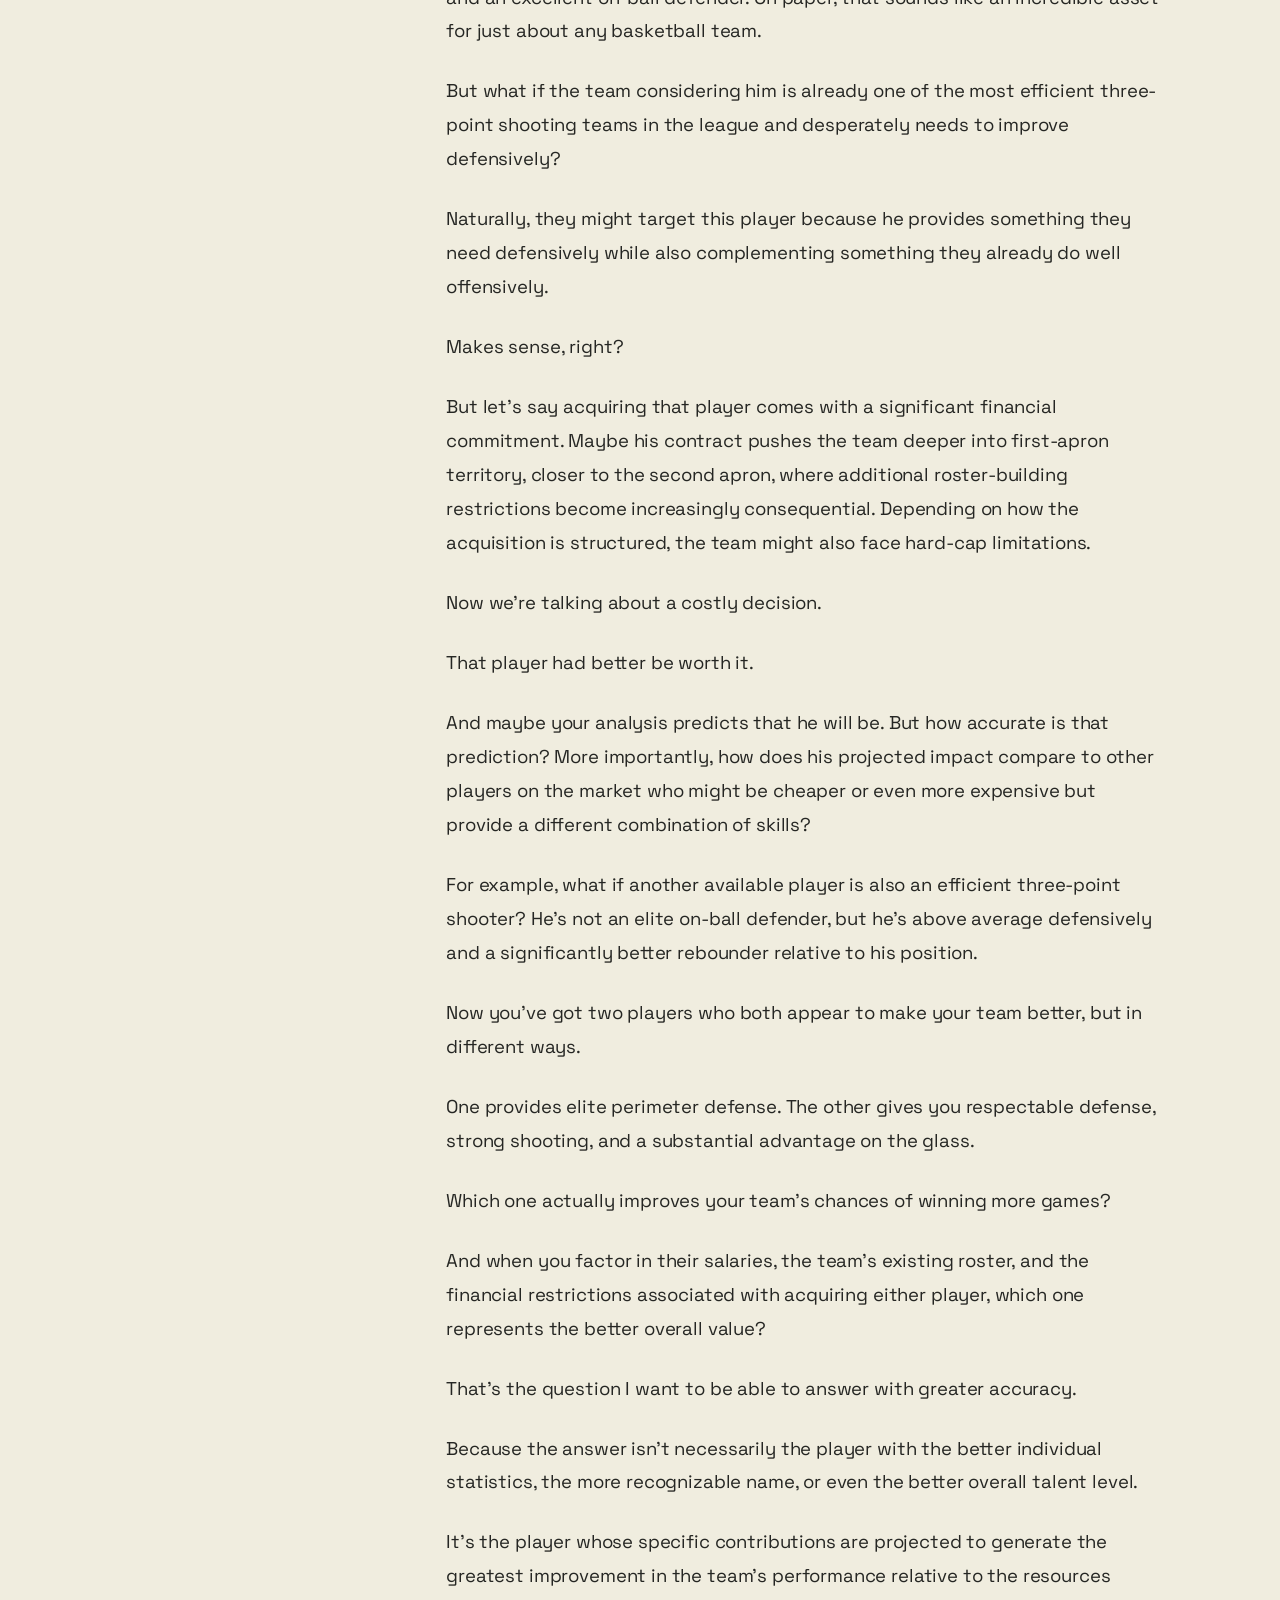
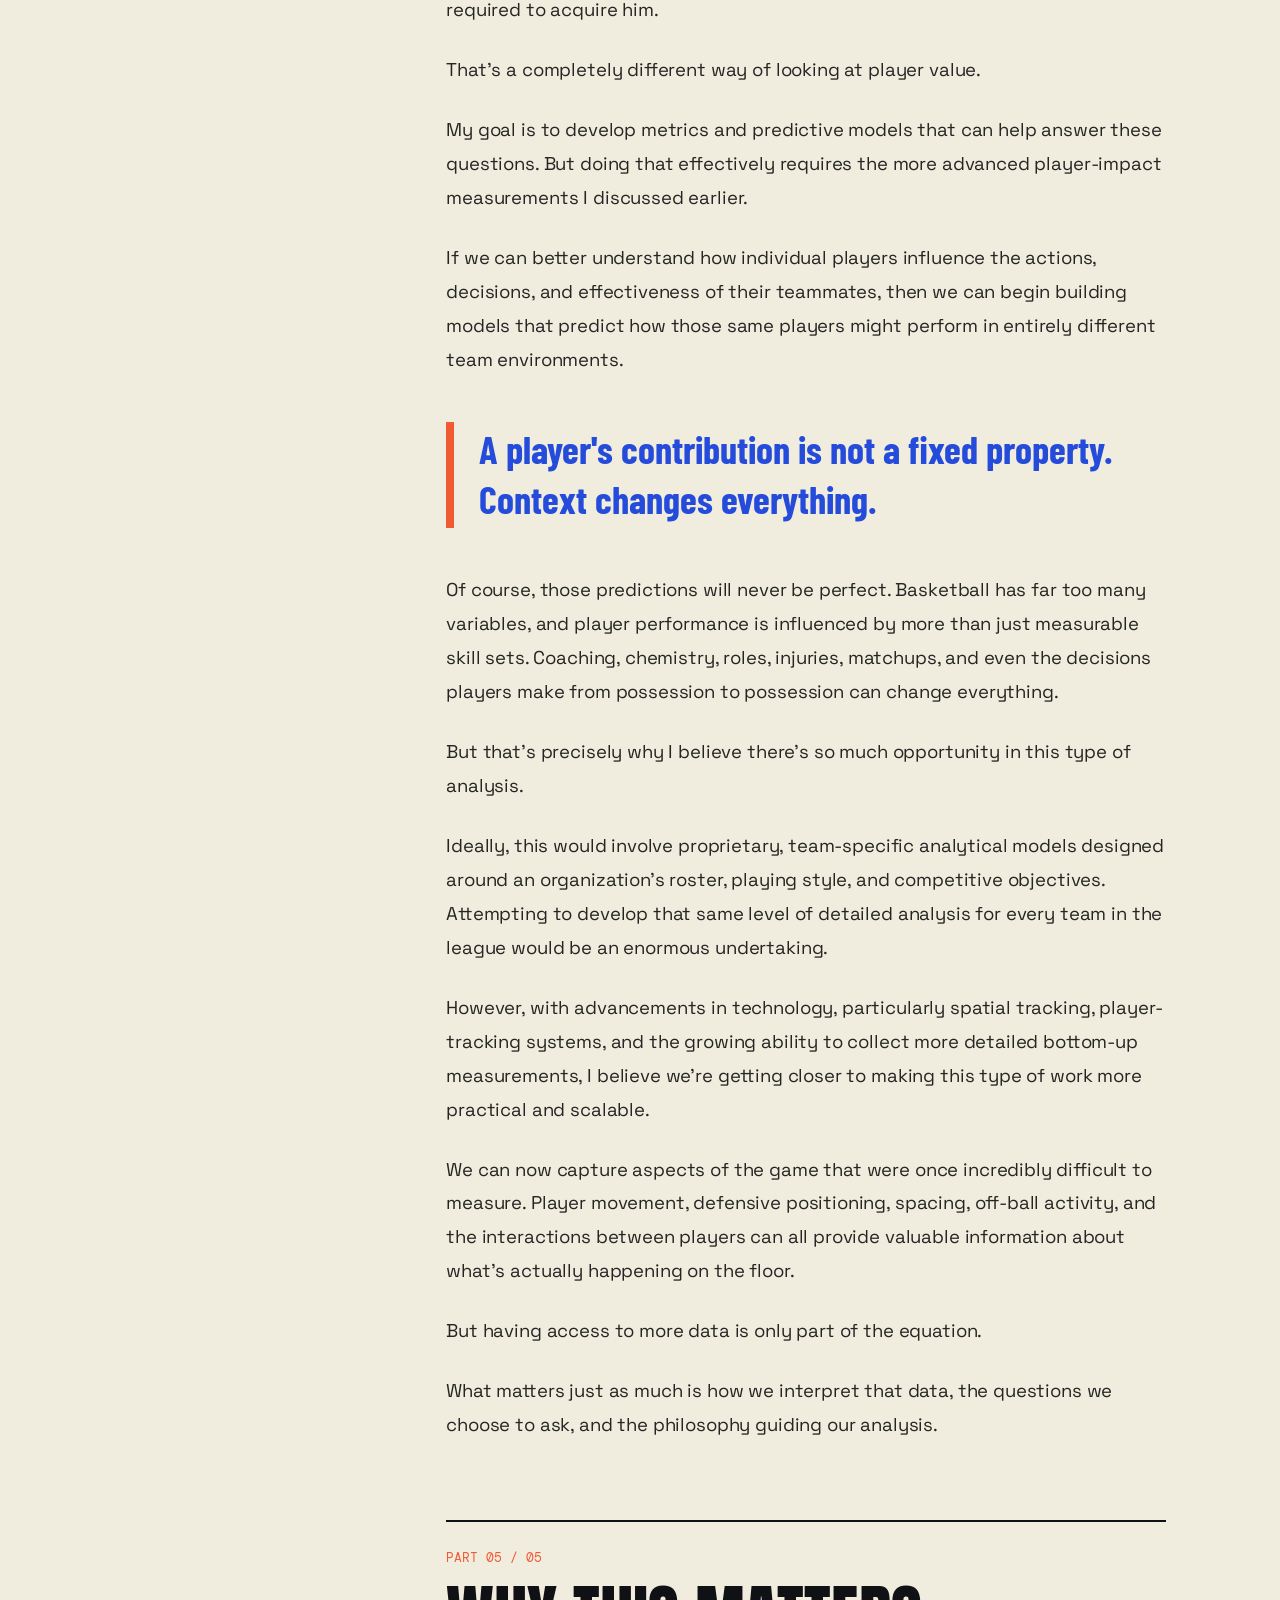
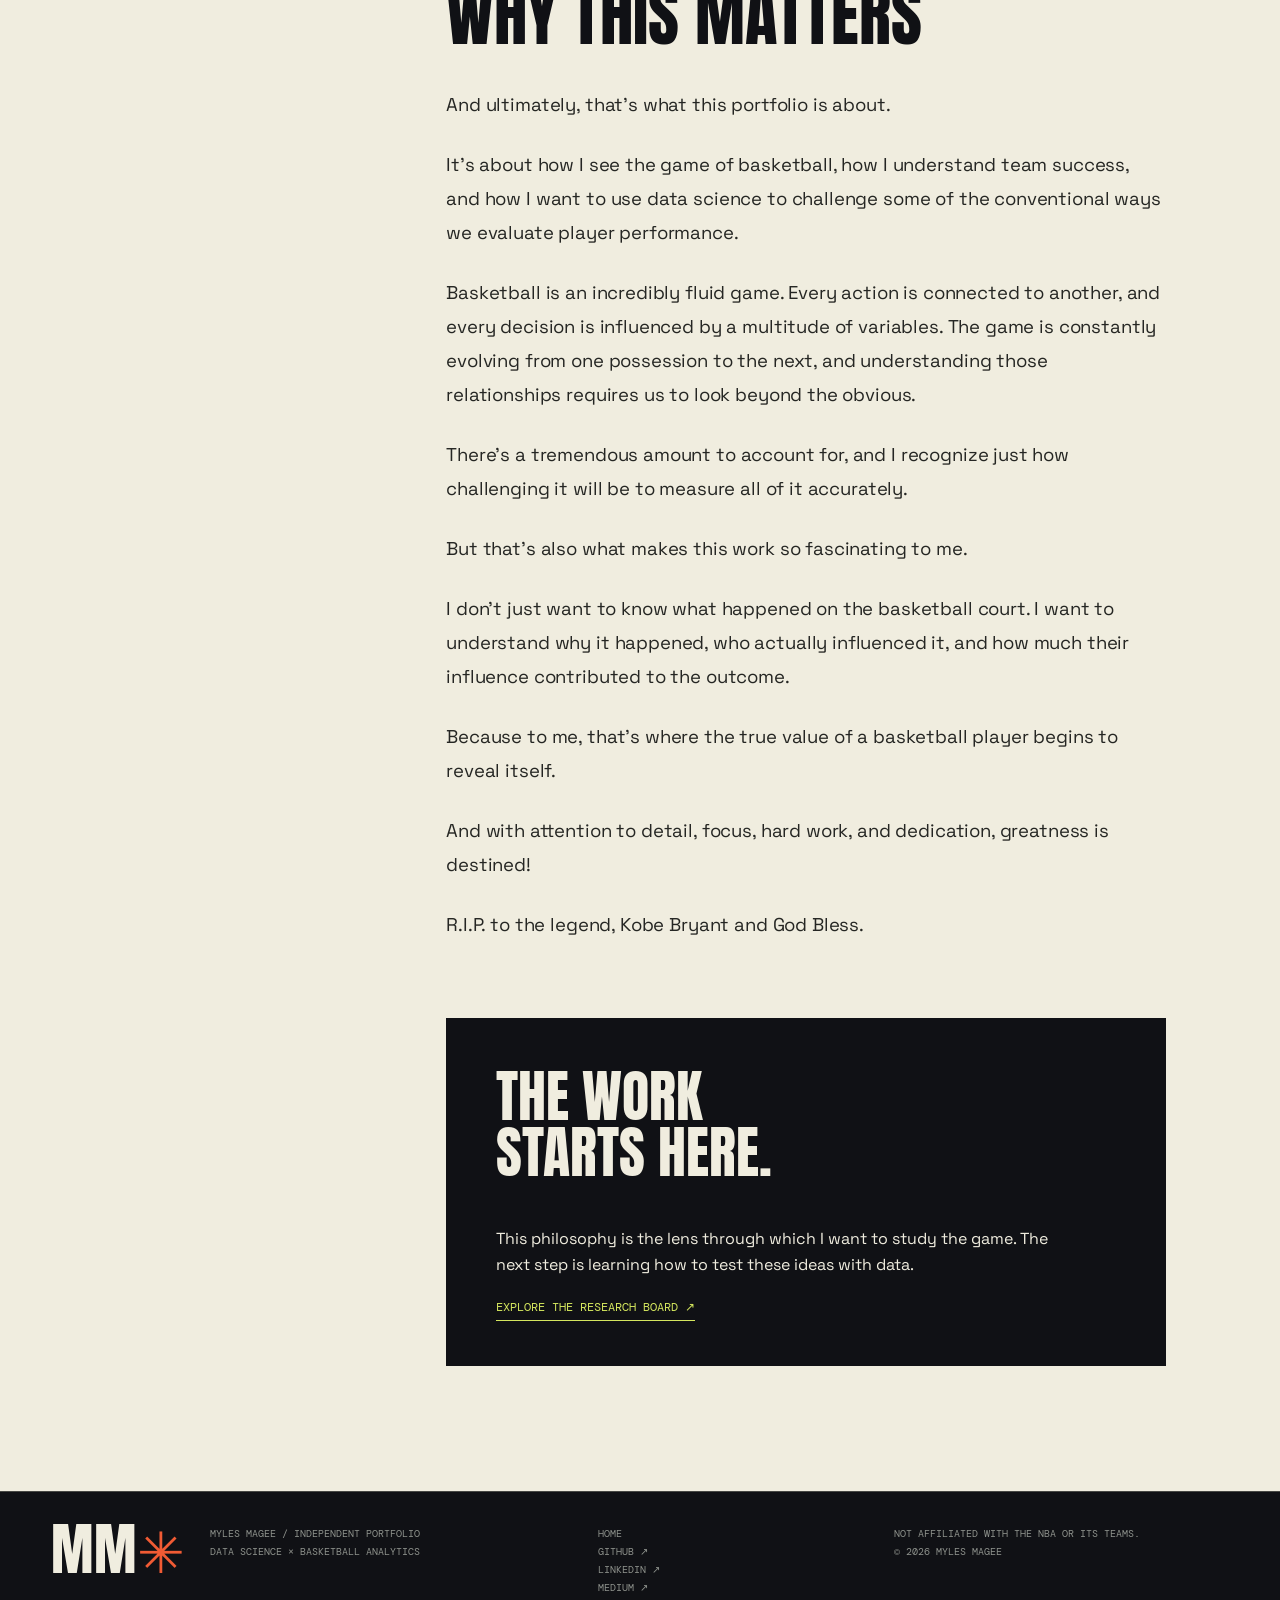
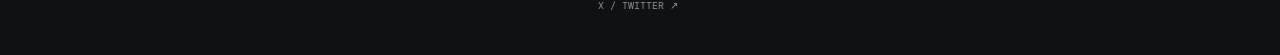
==== commit 7eb18206: "Update philosophy.html" ====
--- a/philosophy.html
+++ b/philosophy.html
@@ -1,4 +1,4 @@
-<!doctype html><html lang="en"><head><meta charset="utf-8"><meta name="viewport" content="width=device-width,initial-scale=1"><meta name="theme-color" content="#101115"><meta name="description" content="Myles Magee's philosophy on basketball analytics: invisible value, defensive influence, contextual player fit, and the economics of winning."><title>48 Minutes of Chaotic Synchrony — Myles Magee</title><link rel="icon" href="assets/mark.svg" type="image/svg+xml"><link rel="preconnect" href="https://fonts.googleapis.com"><link rel="preconnect" href="https://fonts.gstatic.com" crossorigin><link href="https://fonts.googleapis.com/css2?family=Anton&family=Barlow+Condensed:wght@400;500;600;700;800;900&family=DM+Mono:wght@400;500&family=Space+Grotesk:wght@400;500;600;700&display=swap" rel="stylesheet"><link rel="stylesheet" href="assets/style.css"><script src="assets/site.js" defer></script></head><body class="essay-page"><div class="reading-progress" aria-hidden="true"></div><a class="skip-link" href="#main">Skip to content</a><div class="top-rule"></div><header class="site-header"><a class="brand" href="index.html" aria-label="Myles Magee, home"><span class="brand-icon">M<span class="brand-dot">.</span></span><span class="brand-name">MYLES MAGEE<small>DATA / BASKETBALL / RESEARCH</small></span></a><button type="button" class="menu-toggle" aria-label="Open navigation" aria-controls="site-nav" aria-expanded="false"><span></span><span></span></button><nav class="site-nav" id="site-nav" aria-label="Main navigation"><a href="index.html">HOME</a><a href="index.html#playbook">THE PLAY</a><a href="index.html#research">RESEARCH</a><a href="index.html#about">ABOUT</a><a class="nav-special" href="index.html#connect">CONNECT ↗</a></nav></header><main id="main"><section class="essay-hero"><div class="wrap essay-hero-content"><div class="section-meta"><span>FIELD NOTES / 001</span><span>MYLES MAGEE — BASKETBALL PHILOSOPHY</span></div><div class="essay-hero-sticker" aria-hidden="true">✳</div><p class="essay-eyebrow">THE GAME AS I SEE IT</p><h1>48 MINUTES<br>OF <span>CHAOTIC</span><br>SYNCHRONY.</h1><p class="essay-intro">How do we move beyond what happened, toward understanding why it happened, who influenced it, and how much their influence mattered?</p><div class="essay-hero-footer"><span>COURT VISION × MODELING × CONTEXT</span></div></div></section><div class="wrap essay-layout"><aside class="essay-aside" aria-label="Essay contents"><strong>ON THIS PAGE / 001—005</strong><nav class="essay-toc" aria-label="Essay sections"><a href="#invisible-assist"><span>01</span>THE INVISIBLE ASSIST</a><a href="#defensive-influence"><span>02</span>DEFENSE AS INFLUENCE</a><a href="#contextual-value"><span>03</span>THE ECONOMICS OF FIT</a><a href="#prediction"><span>04</span>PREDICTING CONTRIBUTION</a><a href="#closing-thought"><span>05</span>WHY THIS MATTERS</a></nav><div class="essay-aside-foot">THIS IS A PERSONAL RESEARCH PHILOSOPHY — NOT A CLAIM THAT THESE MODELS HAVE ALREADY BEEN BUILT.</div></aside><article class="essay-body">
+<!doctype html><html lang="en"><head><meta charset="utf-8"><meta name="viewport" content="width=device-width,initial-scale=1"><meta name="theme-color" content="#101115"><meta name="description" content="Myles Magee's philosophy on basketball analytics: invisible value, defensive influence, contextual player fit, and the economics of winning."><title>48 Minutes of Chaotic Synchrony — Myles Magee</title><link rel="icon" href="assets/mark.svg" type="image/svg+xml"><link rel="preconnect" href="https://fonts.googleapis.com"><link rel="preconnect" href="https://fonts.gstatic.com" crossorigin><link href="https://fonts.googleapis.com/css2?family=Anton&family=Barlow+Condensed:wght@400;500;600;700;800;900&family=DM+Mono:wght@400;500&family=Space+Grotesk:wght@400;500;600;700&display=swap" rel="stylesheet"><link rel="stylesheet" href="assets/style.css"><script src="assets/site.js" defer></script></head><body class="essay-page"><div class="reading-progress" aria-hidden="true"></div><a class="skip-link" href="#main">Skip to content</a><div class="top-rule"></div><header class="site-header"><a class="brand" href="index.html" aria-label="Myles Magee, home"><span class="brand-icon">M<span class="brand-dot">.</span></span><span class="brand-name">MYLES MAGEE<small>DATA / BASKETBALL / RESEARCH</small></span></a><button type="button" class="menu-toggle" aria-label="Open navigation" aria-controls="site-nav" aria-expanded="false"><span></span><span></span></button><nav class="site-nav" id="site-nav" aria-label="Main navigation"><a href="index.html">HOME</a><a href="index.html#playbook">THE PLAY</a><a href="index.html#research">RESEARCH</a><a href="index.html#about">ABOUT</a><a class="nav-special" href="index.html#connect">CONNECT ↗</a></nav></header><main id="main"><section class="essay-hero"><div class="wrap essay-hero-content"><div class="section-meta"><span>FIELD NOTES / 001</span><span>MYLES MAGEE — BASKETBALL PHILOSOPHY</span></div><div class="essay-hero-sticker" aria-hidden="true">✳</div><p class="essay-eyebrow">THE GAME AS I SEE IT</p><h1>48 MINUTES<br>OF <span>CHAOTIC</span><br>SYNCHRONY.</h1><p class="essay-intro">How do we move beyond what happened, toward understanding why it happened, who influenced it, and how much their influence mattered?</p><div class="essay-hero-footer"><span>COURT VISION × MODELING × CONTEXT</span></div></div></section><div class="wrap essay-layout"><aside class="essay-aside" aria-label="Essay contents"><strong>ON THIS PAGE / 001—005</strong><nav class="essay-toc" aria-label="Essay sections"><a href="#invisible-assist"><span>01</span>THE INVISIBLE ASSIST</a><a href="#defensive-influence"><span>02</span>DEFENSE AS INFLUENCE</a><a href="#contextual-value"><span>03</span>THE ECONOMICS OF FIT</a><a href="#prediction"><span>04</span>PREDICTING CONTRIBUTION</a><a href="#closing-thought"><span>05</span>WHY THIS MATTERS</a></nav><div class="essay-aside-foot">THIS IS MY PERSONAL RESEARCH PHILOSOPHY — NOT A CLAIM THAT THESE MODELS HAVE BEEN BUILT.</div></aside><article class="essay-body">
 <section class="essay-chapter" id="invisible-assist"><h2 class="essay-chapter-heading"><span class="chapter-no">PART 01 / 05</span>THE INVISIBLE ASSIST</h2>
 <p class="lead-paragraph">The game of basketball is not what you think it is. It&#x27;s not what the box score tells you, nor is it what those highlight reels we&#x27;ve become so obsessed with show us. To me, it&#x27;s 48 minutes of beautiful &quot;chaotic synchrony.&quot; I say beautiful because the dopamine rush, mixed with our natural competitive spirit, makes experiencing this game unlike anything else. Yet, in the midst of all that chaos, basketball remains the ultimate team sport, and I believe anyone who doesn&#x27;t view it that way is missing something fundamental about the game.</p>
 <p>Maybe it&#x27;s all the one-on-ones we&#x27;ve grown accustomed to seeing and/or being apart of, that have our minds so fixated on the individual player. Whatever the reason, I think we&#x27;ve become too focused on individual performances and not nearly focused enough on how those performances influence everything happening around them.</p>
--- a/assets/style.css
+++ b/assets/style.css
@@ -8,15 +8,25 @@
 .ideas-section{background:var(--cobalt);color:var(--paper);padding:94px 0 100px}.ideas-heading{display:flex;align-items:end;justify-content:space-between;gap:40px;margin:38px 0 50px}.ideas-heading h2{font:clamp(60px,7.3vw,112px)/1.03 var(--display);margin:0}.ideas-heading h2 em{font-style:normal;color:var(--lime)}.ideas-heading>p{max-width:295px;font-size:16px}.idea-grid{display:grid;grid-template-columns:repeat(3,1fr);gap:14px}.idea-card{position:relative;background:var(--paper);color:var(--ink);padding:27px 27px 23px;min-height:440px;display:flex;flex-direction:column;overflow:hidden}.idea-card:nth-child(2){background:var(--lime)}.idea-card:nth-child(3){background:var(--orange)}.idea-number{font:12px var(--mono)}.idea-star{font-size:76px;position:absolute;right:16px;top:10px;line-height:1;transform:rotate(10deg)}.idea-card h3{font:clamp(51px,5.5vw,87px)/.98 var(--display);margin:100px 0 21px}.idea-card p{font-size:14px;line-height:1.5;max-width:310px}.idea-bottom{margin-top:auto;border-top:1px solid #7776;padding-top:15px;font:10px var(--mono)}
 .feature-section{padding-top:95px;padding-bottom:110px}.feature-grid{display:grid;grid-template-columns:.9fr 1.1fr;align-items:center;gap:10%;margin-top:36px}.feature-art{position:relative}.feature-img-frame{background:var(--orange);padding:18px;transform:rotate(-2.5deg);box-shadow:23px 23px 0 var(--cobalt)}.feature-img-frame img{width:100%;aspect-ratio:1/1.02;object-fit:cover;object-position:center}.feature-img-caption{display:block;margin-top:34px;color:#aaa;font:10px var(--mono)}.feature-kicker{font:11px var(--mono);color:var(--orange);margin-bottom:20px}.feature-copy h2{font:clamp(59px,6.7vw,108px)/1.02 var(--display);letter-spacing:-.02em;margin:0 0 22px}.feature-copy h2 span{color:var(--orange)}.feature-copy p{font-size:15px;color:#a8aaa5;max-width:560px}.button-arrow{margin-top:26px;display:inline-flex;align-items:center;justify-content:space-between;gap:25px;background:var(--lime);color:var(--ink);padding:17px 20px;font:11px var(--mono);min-width:310px;transition:background .2s}.button-arrow span{font-size:20px}.button-arrow:hover{background:var(--orange)}
 .research-section{background:var(--paper);color:var(--ink);padding:96px 0 115px}.research-head{display:flex;justify-content:space-between;align-items:end;gap:40px;margin:40px 0 44px}.research-head h2{font:clamp(78px,9.2vw,145px)/1 var(--display);margin:0}.research-head h2 span{color:var(--cobalt)}.research-head>p{max-width:315px;font-size:16px}.research-feature{background:var(--ink);color:var(--paper);display:grid;grid-template-columns:1fr .42fr;min-height:386px}.research-card-intro{padding:40px 45px}.project-badge{display:inline-block;border:1px solid #888;padding:8px 11px;font:10px var(--mono)}.research-card-intro h3{font:clamp(95px,11vw,175px)/1 var(--display);letter-spacing:.015em;margin:19px 0}.big-period{color:var(--orange)}.research-card-intro p{max-width:430px;color:#c5c5b9;margin-bottom:28px}.research-tags{display:flex;flex-wrap:wrap;gap:8px}.research-tags span{font:10px var(--mono);border:1px solid #494a49;padding:7px 9px}.stat-block{background:var(--orange);color:var(--ink);padding:35px 30px;display:flex;flex-direction:column;justify-content:center;align-items:center;text-align:center}.stat-block strong{font:clamp(90px,10vw,165px)/1 var(--display)}.stat-block strong span{font-size:40px}.stat-block p{font:700 27px/1.1 var(--condensed);letter-spacing:1px}.stat-block small{font:10px var(--mono);display:block;margin-top:10px}.research-futures{margin-top:45px}.futures-head{display:flex;justify-content:space-between;font:10px var(--mono);border-bottom:1px solid #bbb9ae;padding-bottom:15px}.future-grid{display:grid;grid-template-columns:repeat(3,1fr)}.future-grid>div{padding:30px 25px 15px 0}.future-grid>div+div{border-left:1px solid #bcb9ae;padding-left:25px}.future-grid b{font:13px var(--mono);color:var(--cobalt)}.future-grid h3{font:700 30px/1 var(--condensed);margin:38px 0 10px}.future-grid p{font-size:13px;max-width:320px;color:#53554f}
-.culture-section{padding-top:97px;padding-bottom:108px}.culture-heading{display:flex;align-items:end;justify-content:space-between;gap:30px;margin:35px 0 35px}.culture-heading h2{font:clamp(80px,9vw,136px)/1 var(--display);margin:0}.culture-heading h2 span{color:var(--orange)}.culture-heading p{max-width:480px;color:#aeb0a9}.culture-heading .text-link{margin-bottom:12px}.culture-strip{display:grid;grid-template-columns:repeat(4,1fr);gap:17px;align-items:start}.culture-strip figure{margin:0}.culture-strip figure:nth-child(even){margin-top:38px}.culture-strip img{width:100%;aspect-ratio:3/4;object-fit:cover;filter:contrast(1.05);transition:transform .3s,filter .3s}.culture-strip img:hover{transform:translateY(-7px);filter:contrast(1.12) saturate(1.1)}.culture-strip figcaption{font:10px var(--mono);margin-top:13px;color:#999c94}.archive-credit{font:10px/1.6 var(--mono);color:#8b8e8a;margin-top:26px;max-width:650px}
 .about-section{background:var(--paper);color:var(--ink);padding:100px 0 112px}.about-grid{display:grid;grid-template-columns:.9fr 1.1fr;gap:8%;margin-top:48px}.about-title-block{position:relative}.about-title-block h2{font:clamp(100px,11vw,170px)/1 var(--display);margin:0}.about-title-block h2 span{color:var(--orange)}.about-sticker{display:grid;place-items:center;text-align:center;width:185px;height:185px;background:var(--cobalt);color:var(--paper);border-radius:50%;font:700 25px/1 var(--condensed);letter-spacing:1px;transform:rotate(13deg);margin:35px 0 0 35%}.about-text{padding:10px 0 0;max-width:650px}.about-text h3{font:700 38px/1.03 var(--condensed);margin-bottom:27px}.about-text p{font-size:16px;color:#464742}.about-text strong{color:#151619}.about-signature{font:28px var(--display);margin-top:32px;border-top:1px solid #b3b3ac;padding-top:20px}.about-signature span{font:11px var(--mono);color:var(--cobalt);margin-left:13px}.skills-block{display:grid;grid-template-columns:.75fr 1.25fr;gap:9%;margin-top:125px;padding-top:35px;border-top:2px solid var(--ink)}.skills-intro h3{font:clamp(48px,6vw,88px)/1 var(--display);margin-bottom:18px}.skills-intro h3 span{color:var(--orange)}.skills-intro p{max-width:280px;color:#666}.skills-list>div{display:grid;grid-template-columns:40px 1fr;gap:22px;border-bottom:1px solid #bbb9b1;padding:17px 0}.skills-list>div:first-child{padding-top:0}.skills-list>div>span{font:11px var(--mono);color:var(--cobalt)}.skills-list h4{font:700 26px/1.1 var(--condensed);letter-spacing:.4px;margin:0 0 6px}.skills-list p{font-size:13px;color:#51514d;margin:0;max-width:450px}
 .closing-section{padding-top:110px;padding-bottom:110px}.closing-small{font:12px var(--mono);color:var(--orange)}.closing-section h2{font:clamp(100px,14vw,215px)/.98 var(--display);margin:25px 0 30px;letter-spacing:-.03em}.closing-section h2 span{-webkit-text-stroke:2px var(--paper);color:transparent}.closing-row{display:flex;align-items:center;justify-content:space-between;gap:20px;border-top:1px solid #555;padding-top:30px}.closing-row p{max-width:400px;color:#adb0aa;font-size:16px}.closing-cta{display:flex;align-items:center;justify-content:space-between;gap:45px;background:var(--orange);color:var(--ink);font:11px var(--mono);padding:22px 24px;min-width:270px}.closing-cta span{font-size:23px}.closing-cta:hover{background:var(--lime)}.site-footer{border-top:1px solid #474844;padding:33px 0 40px}.footer-grid{display:grid;grid-template-columns:.45fr 1.2fr .9fr 1.1fr;gap:22px;align-items:start}.footer-brand{font:57px/.85 var(--display)}.footer-brand span{color:var(--orange)}.site-footer p,.site-footer a:not(.footer-brand){font:10px/1.8 var(--mono);color:#8e928c;margin:0}.site-footer a:hover{color:var(--orange)}.footer-grid>div:nth-child(3){display:flex;flex-direction:column}
 /* Essay page */
 .essay-page{background:var(--paper);color:var(--ink)}.essay-page .site-header{background:var(--ink);color:var(--paper)}.essay-hero{background:var(--cobalt);color:var(--paper);overflow:hidden}.essay-hero-content{padding-top:65px;padding-bottom:82px;position:relative}.essay-hero .section-meta{color:#e6e4cf}.essay-eyebrow{font:12px var(--mono);margin:74px 0 22px}.essay-hero h1{font:clamp(79px,11vw,177px)/.95 var(--display);margin:0;max-width:1100px;position:relative;z-index:2}.essay-hero h1 span{color:var(--lime)}.essay-intro{font-size:clamp(18px,2vw,25px);line-height:1.43;max-width:700px;margin:32px 0 0}.essay-hero-sticker{position:absolute;right:7%;top:20%;font:130px/1 var(--display);color:var(--orange);transform:rotate(20deg)}.essay-hero-footer{display:flex;gap:24px;font:11px var(--mono);margin-top:60px}.essay-hero-footer span{border:1px solid #bec3fd;padding:10px 13px}.essay-layout{display:grid;grid-template-columns:250px minmax(0,720px);justify-content:center;gap:7%;padding-top:90px;padding-bottom:125px}.essay-aside{border-top:2px solid var(--ink);padding-top:18px;align-self:start;position:sticky;top:25px}.essay-aside strong{font:12px var(--mono)}.essay-toc{display:flex;flex-direction:column;gap:19px;margin-top:32px}.essay-toc a{font:700 17px var(--condensed);line-height:1.15;letter-spacing:.4px;color:#5a5a55}.essay-toc a span{font:10px var(--mono);color:var(--orange);margin-right:10px}.essay-toc a:hover{color:var(--cobalt)}.essay-aside-foot{border-top:1px solid #c7c6b8;margin-top:35px;padding-top:20px;font:11px/1.6 var(--mono);color:#666}.essay-body{max-width:720px}.essay-body>p{font-size:clamp(17px,1.45vw,20px);line-height:1.83;letter-spacing:-.15px;margin:0 0 25px;color:#252623}.essay-body .lead-paragraph{font-size:clamp(24px,2.65vw,36px);line-height:1.34;font-weight:600;letter-spacing:-.7px;margin-bottom:40px}.essay-chapter{margin-top:78px;scroll-margin-top:90px}.essay-chapter-heading{font:clamp(43px,5.2vw,72px)/1.05 var(--display);margin:0 0 36px;border-top:2px solid var(--ink);padding-top:27px}.essay-chapter-heading .chapter-no{font:13px var(--mono);color:var(--orange);display:block;margin-bottom:16px}.essay-body .essay-chapter p{font-size:clamp(17px,1.45vw,20px);line-height:1.83;letter-spacing:-.15px;color:#252623;margin:0 0 26px}.essay-pullquote{border-left:8px solid var(--orange);padding:3px 0 3px 25px;margin:45px 0;color:var(--cobalt);font:clamp(28px,3vw,43px)/1.3 var(--condensed);font-weight:700}.essay-image{margin:55px 0}.essay-image img{max-height:570px;width:100%;object-fit:contain;background:var(--ink)}.essay-image figcaption{font:10px var(--mono);color:#65675e;margin-top:12px}.essay-outro{margin-top:76px;padding:50px;background:var(--ink);color:var(--paper)}.essay-outro h2{font:56px/1 var(--display)}.essay-outro p{font-size:16px;max-width:560px}.essay-outro a{color:var(--lime);font:12px var(--mono);border-bottom:1px solid currentColor;padding-bottom:5px}.reading-progress{position:fixed;top:0;left:0;height:5px;background:var(--orange);width:0;z-index:100;pointer-events:none}
-/* Archive page */
-.archive-hero{background:var(--paper);color:var(--ink)}.archive-hero-inner{padding-top:80px;padding-bottom:58px}.archive-hero h1{font:clamp(86px,11.7vw,176px)/1 var(--display);margin:58px 0 25px}.archive-hero h1 span{color:var(--cobalt)}.archive-hero p{font-size:20px;max-width:650px}.archive-notice{background:#d9d8ce;border-left:5px solid var(--orange);padding:19px 22px;font-size:13px;max-width:740px;line-height:1.6}.archive-mosaic{padding-top:70px;padding-bottom:100px}.archive-grid{display:grid;grid-template-columns:repeat(3,minmax(0,1fr));gap:28px;align-items:start}.archive-grid figure{margin:0}.archive-grid figure:nth-child(3n + 2){padding-top:70px}.archive-grid img{width:100%;height:480px;object-fit:contain;background:#1c2026;border:8px solid #1c2026}.archive-grid figcaption{font:11px var(--mono);padding-top:13px;color:#abaaa0}.archive-return{padding-bottom:90px}.archive-return a{font:16px var(--mono);border-bottom:2px solid var(--orange);padding-bottom:7px}
 @media (max-width:1200px){.hero{min-height:640px}.hero h1{font-size:clamp(68px,8.4vw,118px)}.hero-art{min-height:540px;margin-left:8px}.lab-shell{grid-template-columns:305px 1fr}.feature-copy h2{font-size:clamp(55px,6.3vw,92px)}.idea-card{min-height:395px}.idea-card h3{font-size:clamp(49px,5.6vw,76px)}}
-@media (max-width:950px){.site-header{height:72px}.menu-toggle{display:block}.site-nav{position:absolute;left:0;right:0;top:100%;background:var(--ink);padding:28px;display:none;flex-direction:column;align-items:stretch;gap:23px;border-bottom:2px solid var(--orange)}.site-nav.open{display:flex}.hero{max-height:none;min-height:0;grid-template-columns:1fr}.hero-copy{padding-top:29px}.hero h1{font-size:clamp(78px,13vw,150px)}.hero-meta{padding-bottom:25px}.hero-bottom{margin-top:35px;max-width:680px}.hero-art{margin:22px auto 70px;width:min(80vw,550px);height:650px;min-height:0}.hero-art:before{right:-50px}.vision-grid{grid-template-columns:1fr;gap:30px}.vision-lead h2{margin-top:35px;font-size:clamp(77px,11vw,130px)}.vision-body{padding-top:10px}.asterisk{right:4%;bottom:-20px}.lab-title-row h2{font-size:clamp(68px,10vw,115px)}.lab-shell{grid-template-columns:1fr}.lab-sidebar{border-bottom:1px solid #555}.steps{display:grid;grid-template-columns:repeat(2,1fr);gap:10px}.step-button{border:1px solid #404446}.lab-readout{margin-top:25px}.lab-readout p{min-height:0}.court-frame{border-left:0}.ideas-heading,.research-head,.culture-heading{align-items:start;flex-direction:column}.idea-grid{gap:9px}.idea-card{padding:20px;min-height:380px}.idea-card h3{font-size:clamp(45px,5.5vw,68px)}.feature-grid{gap:6%}.feature-copy h2{font-size:clamp(49px,6vw,75px)}.about-grid{gap:5%}.about-title-block h2{font-size:clamp(85px,11vw,140px)}.skills-block{gap:5%}.essay-layout{grid-template-columns:180px minmax(0,1fr);gap:4%}.archive-grid img{height:385px}}
-@media (max-width:670px){.wrap{padding-left:20px;padding-right:20px}.brand-name{font-size:16px}.hero h1{font-size:clamp(66px,14.9vw,112px)}.hero-overline{font-size:11px}.hero-art{width:80vw;height:510px;margin-bottom:55px}.hero-art-stamp{height:88px;width:88px}.hero-art-stamp span{font-size:38px}.hero-art-stamp small{font-size:7px}.hero-image-ribbon{font-size:12px;padding:11px 15px}.hero-art:before{font-size:105px;right:-25px}.hero-footnote{font-size:8px}.hero-bottom p{font-size:16px}.marquee-inner{font-size:22px}.vision-grid{padding-top:68px;padding-bottom:79px}.vision-lead h2{font-size:clamp(66px,13.3vw,95px)}.vision-declaration{font-size:25px}.asterisk{font-size:70px;bottom:-14px}.lab-section,.feature-section,.culture-section{padding-top:75px;padding-bottom:80px}.lab-title-row{flex-direction:column;align-items:start;gap:16px}.lab-title-row h2{font-size:clamp(51px,11.5vw,83px)}.lab-title-row>p{max-width:100%}.steps{grid-template-columns:1fr 1fr;gap:6px}.step-button{font-size:14px;gap:8px;padding:12px 7px}.step-button b{font-size:9px}.lab-sidebar{padding:18px}.lab-readout h3{font-size:31px}.court-bar,.court-bottom{font-size:8px;padding:13px;gap:9px}.court-caption{display:none}.lab-question p{font-size:14px}.lab-question p strong{font-size:18px}.lab-question a{width:43px;height:43px;min-width:43px}.question-symbol{font-size:62px}.ideas-section,.research-section,.about-section{padding:74px 0 80px}.ideas-heading h2,.research-head h2,.culture-heading h2{font-size:clamp(63px,12.5vw,102px)}.idea-grid{grid-template-columns:1fr;gap:13px}.idea-card{min-height:330px}.idea-card h3{font-size:73px;margin:60px 0 20px}.feature-grid{grid-template-columns:1fr;gap:65px}.feature-art{max-width:520px;margin:0 20px 0 0}.feature-copy h2{font-size:clamp(57px,11.5vw,82px)}.research-feature{grid-template-columns:1fr}.research-card-intro{padding:30px 24px}.research-card-intro h3{font-size:clamp(85px,18vw,135px)}.stat-block{padding:20px;flex-direction:row;gap:30px}.stat-block strong{font-size:95px}.stat-block p{font-size:19px;margin:0}.future-grid{grid-template-columns:1fr}.future-grid>div,.future-grid>div+div{border-left:0;border-bottom:1px solid #bcb9ae;padding:18px 0}.future-grid h3{margin:10px 0}.futures-head span:last-child{display:none}.culture-heading{margin-top:30px}.culture-strip{grid-template-columns:1fr 1fr;gap:13px}.culture-strip figure:nth-child(even){margin-top:25px}.culture-strip img{aspect-ratio:3/4}.about-grid{grid-template-columns:1fr;gap:32px}.about-title-block h2{font-size:clamp(99px,20vw,160px)}.about-sticker{width:140px;height:140px;font-size:20px;margin:20px 0 0 auto}.about-text h3{font-size:32px}.skills-block{grid-template-columns:1fr;margin-top:85px;gap:32px}.skills-intro h3{font-size:64px}.closing-section{padding-top:83px;padding-bottom:80px}.closing-section h2{font-size:clamp(76px,16vw,130px)}.closing-row{flex-direction:column;align-items:start}.footer-grid{grid-template-columns:1fr 1fr;gap:26px}.footer-brand{font-size:48px}.essay-hero-content{padding-top:35px;padding-bottom:50px}.essay-hero h1{font-size:clamp(64px,12.2vw,110px)}.essay-eyebrow{margin-top:50px}.essay-hero-sticker{font-size:70px;right:3%;top:17%}.essay-hero-footer{flex-wrap:wrap;margin-top:35px}.essay-layout{display:block;padding-top:40px;padding-bottom:80px}.essay-aside{position:static;margin-bottom:50px}.essay-toc{display:grid;grid-template-columns:1fr 1fr}.essay-body .essay-chapter p,.essay-body>p{font-size:17px}.essay-chapter-heading{font-size:52px}.essay-outro{padding:25px}.essay-outro h2{font-size:43px}.archive-hero-inner{padding-top:45px}.archive-hero h1{font-size:clamp(65px,13vw,100px);margin-top:45px}.archive-grid{grid-template-columns:1fr 1fr;gap:14px}.archive-grid img{height:330px;border-width:5px}.archive-grid figure:nth-child(3n + 2){padding-top:0}.archive-grid figure:nth-child(even){padding-top:30px}.archive-mosaic{padding-top:40px}}
-@media (max-width:410px){.hero h1{font-size:14vw}.hero-art{height:410px}.hero-poster{border-width:5px}.hero-art-index{font-size:7px}.brand-name small{font-size:8px}.idea-card h3{font-size:62px}.archive-grid img{height:260px}}
-@media (prefers-reduced-motion:reduce){html{scroll-behavior:auto}.marquee-inner{animation:none}.player,.culture-strip img,.round-link{transition:none}}
+@media (max-width:950px){.site-header{height:72px}.menu-toggle{display:block}.site-nav{position:absolute;left:0;right:0;top:100%;background:var(--ink);padding:28px;display:none;flex-direction:column;align-items:stretch;gap:23px;border-bottom:2px solid var(--orange)}.site-nav.open{display:flex}.hero{max-height:none;min-height:0;grid-template-columns:1fr}.hero-copy{padding-top:29px}.hero h1{font-size:clamp(78px,13vw,150px)}.hero-meta{padding-bottom:25px}.hero-bottom{margin-top:35px;max-width:680px}.hero-art{margin:22px auto 70px;width:min(80vw,550px);height:650px;min-height:0}.hero-art:before{right:-50px}.vision-grid{grid-template-columns:1fr;gap:30px}.vision-lead h2{margin-top:35px;font-size:clamp(77px,11vw,130px)}.vision-body{padding-top:10px}.asterisk{right:4%;bottom:-20px}.lab-title-row h2{font-size:clamp(68px,10vw,115px)}.lab-shell{grid-template-columns:1fr}.lab-sidebar{border-bottom:1px solid #555}.steps{display:grid;grid-template-columns:repeat(2,1fr);gap:10px}.step-button{border:1px solid #404446}.lab-readout{margin-top:25px}.lab-readout p{min-height:0}.court-frame{border-left:0}.ideas-heading,.research-head{align-items:start;flex-direction:column}.idea-grid{gap:9px}.idea-card{padding:20px;min-height:380px}.idea-card h3{font-size:clamp(45px,5.5vw,68px)}.feature-grid{gap:6%}.feature-copy h2{font-size:clamp(49px,6vw,75px)}.about-grid{gap:5%}.about-title-block h2{font-size:clamp(85px,11vw,140px)}.skills-block{gap:5%}.essay-layout{grid-template-columns:180px minmax(0,1fr);gap:4%}}
+@media (max-width:670px){.wrap{padding-left:20px;padding-right:20px}.brand-name{font-size:16px}.hero h1{font-size:clamp(66px,14.9vw,112px)}.hero-overline{font-size:11px}.hero-art{width:80vw;height:510px;margin-bottom:55px}.hero-art-stamp{height:88px;width:88px}.hero-art-stamp span{font-size:38px}.hero-art-stamp small{font-size:7px}.hero-image-ribbon{font-size:12px;padding:11px 15px}.hero-art:before{font-size:105px;right:-25px}.hero-footnote{font-size:8px}.hero-bottom p{font-size:16px}.marquee-inner{font-size:22px}.vision-grid{padding-top:68px;padding-bottom:79px}.vision-lead h2{font-size:clamp(66px,13.3vw,95px)}.vision-declaration{font-size:25px}.asterisk{font-size:70px;bottom:-14px}.lab-section,.feature-section{padding-top:75px;padding-bottom:80px}.lab-title-row{flex-direction:column;align-items:start;gap:16px}.lab-title-row h2{font-size:clamp(51px,11.5vw,83px)}.lab-title-row>p{max-width:100%}.steps{grid-template-columns:1fr 1fr;gap:6px}.step-button{font-size:14px;gap:8px;padding:12px 7px}.step-button b{font-size:9px}.lab-sidebar{padding:18px}.lab-readout h3{font-size:31px}.court-bar,.court-bottom{font-size:8px;padding:13px;gap:9px}.court-caption{display:none}.lab-question p{font-size:14px}.lab-question p strong{font-size:18px}.lab-question a{width:43px;height:43px;min-width:43px}.question-symbol{font-size:62px}.ideas-section,.research-section,.about-section{padding:74px 0 80px}.ideas-heading h2,.research-head h2{font-size:clamp(63px,12.5vw,102px)}.idea-grid{grid-template-columns:1fr;gap:13px}.idea-card{min-height:330px}.idea-card h3{font-size:73px;margin:60px 0 20px}.feature-grid{grid-template-columns:1fr;gap:65px}.feature-art{max-width:520px;margin:0 20px 0 0}.feature-copy h2{font-size:clamp(57px,11.5vw,82px)}.research-feature{grid-template-columns:1fr}.research-card-intro{padding:30px 24px}.research-card-intro h3{font-size:clamp(85px,18vw,135px)}.stat-block{padding:20px;flex-direction:row;gap:30px}.stat-block strong{font-size:95px}.stat-block p{font-size:19px;margin:0}.future-grid{grid-template-columns:1fr}.future-grid>div,.future-grid>div+div{border-left:0;border-bottom:1px solid #bcb9ae;padding:18px 0}.future-grid h3{margin:10px 0}.futures-head span:last-child{display:none}.about-grid{grid-template-columns:1fr;gap:32px}.about-title-block h2{font-size:clamp(99px,20vw,160px)}.about-sticker{width:140px;height:140px;font-size:20px;margin:20px 0 0 auto}.about-text h3{font-size:32px}.skills-block{grid-template-columns:1fr;margin-top:85px;gap:32px}.skills-intro h3{font-size:64px}.closing-section{padding-top:83px;padding-bottom:80px}.closing-section h2{font-size:clamp(76px,16vw,130px)}.closing-row{flex-direction:column;align-items:start}.footer-grid{grid-template-columns:1fr 1fr;gap:26px}.footer-brand{font-size:48px}.essay-hero-content{padding-top:35px;padding-bottom:50px}.essay-hero h1{font-size:clamp(64px,12.2vw,110px)}.essay-eyebrow{margin-top:50px}.essay-hero-sticker{font-size:70px;right:3%;top:17%}.essay-hero-footer{flex-wrap:wrap;margin-top:35px}.essay-layout{display:block;padding-top:40px;padding-bottom:80px}.essay-aside{position:static;margin-bottom:50px}.essay-toc{display:grid;grid-template-columns:1fr 1fr}.essay-body .essay-chapter p,.essay-body>p{font-size:17px}.essay-chapter-heading{font-size:52px}.essay-outro{padding:25px}.essay-outro h2{font-size:43px}.archive-hero h1{font-size:clamp(65px,13vw,100px);margin-top:45px}}
+@media (max-width:410px){.hero h1{font-size:14vw}.hero-art{height:410px}.hero-poster{border-width:5px}.hero-art-index{font-size:7px}.brand-name small{font-size:8px}.idea-card h3{font-size:62px}}
+@media (prefers-reduced-motion:reduce){html{scroll-behavior:auto}.marquee-inner{animation:none}.player,.round-link{transition:none}}
+
+/* Connect / social profiles */
+.social-block{margin-top:58px;padding-top:0;scroll-margin-top:100px}
+.social-block-heading{display:flex;justify-content:space-between;gap:16px;align-items:center;border-top:1px solid #4a4d4e;padding-top:22px;margin-bottom:17px;color:#aeb0a8;font:11px var(--mono);letter-spacing:.55px}
+.social-block-heading span:last-child{color:var(--orange)}
+.social-list{display:grid;grid-template-columns:repeat(3,minmax(0,1fr));gap:12px}
+.social-list>a{min-width:0;display:flex;align-items:center;gap:15px;padding:22px 19px;border:1px solid #54575b;transition:background .2s,border-color .2s,transform .2s}
+.social-list>a:hover{background:#23272b;border-color:var(--orange);transform:translateY(-3px)}
+.social-monogram{display:grid;place-items:center;flex:0 0 35px;width:35px;height:35px;background:var(--paper);color:var(--ink);font:800 19px var(--condensed)}
+.social-name{font:800 clamp(17px,2vw,25px)/1 var(--condensed);letter-spacing:.7px}
+.social-arrow{margin-left:auto;color:var(--orange);font:25px var(--condensed)}
+@media(max-width:670px){.social-list{grid-template-columns:1fr}.social-block{margin-top:43px}.social-list>a{padding:16px 17px}.social-block-heading{font-size:10px}.social-block-heading span:last-child{display:none}}
+@media(prefers-reduced-motion:reduce){.social-list>a{transition:none}}
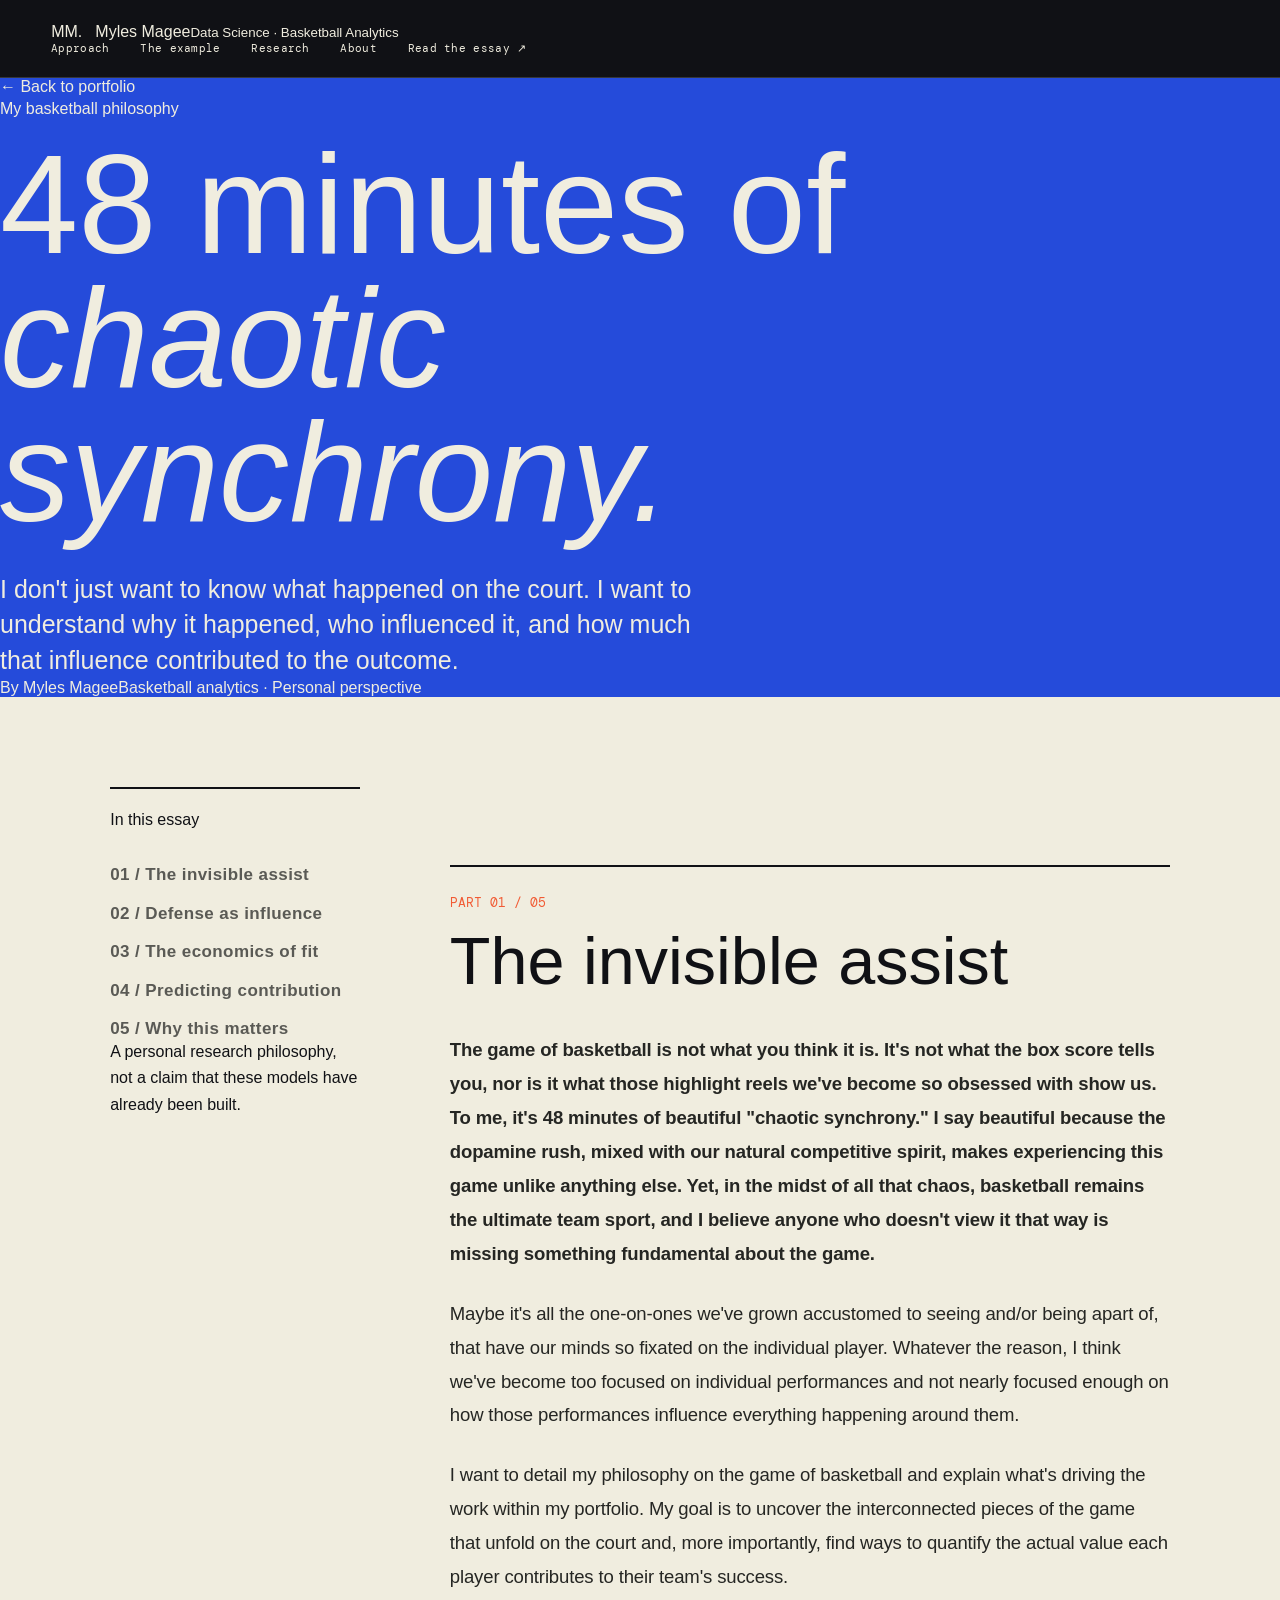
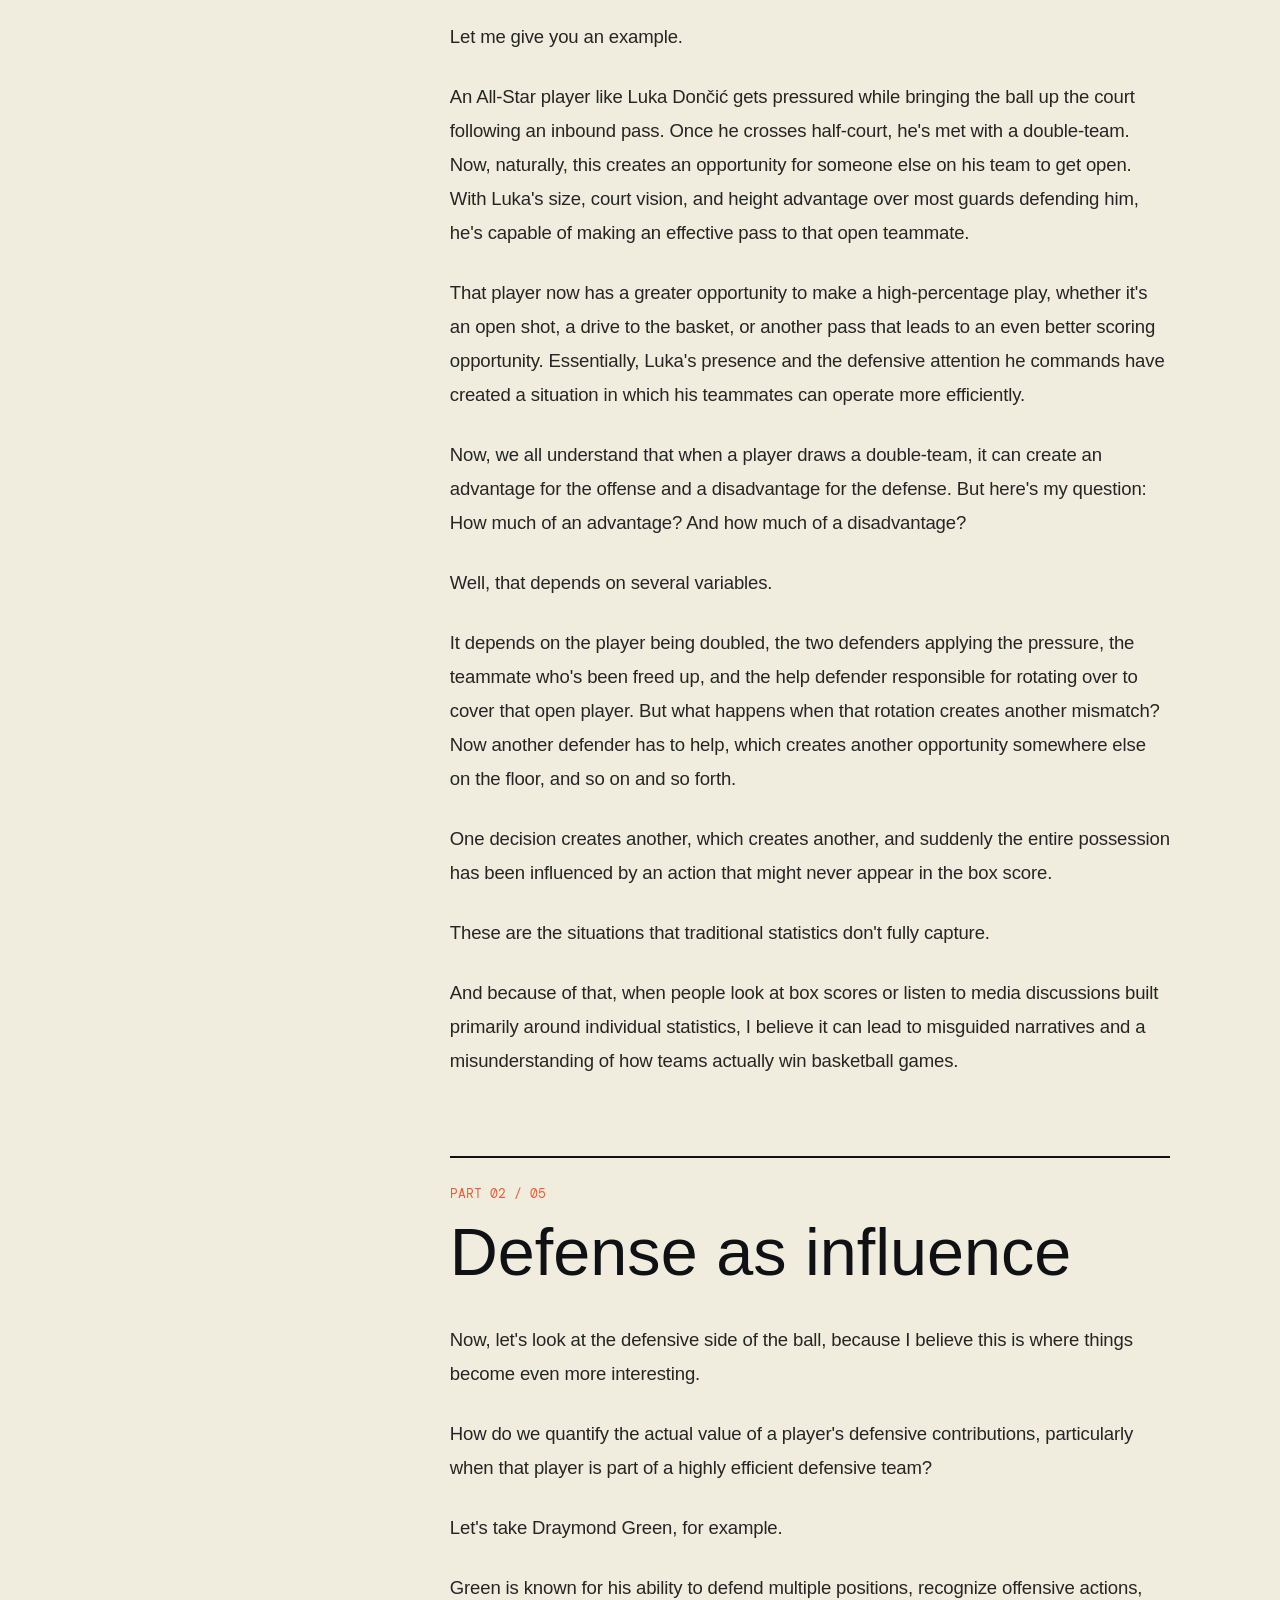
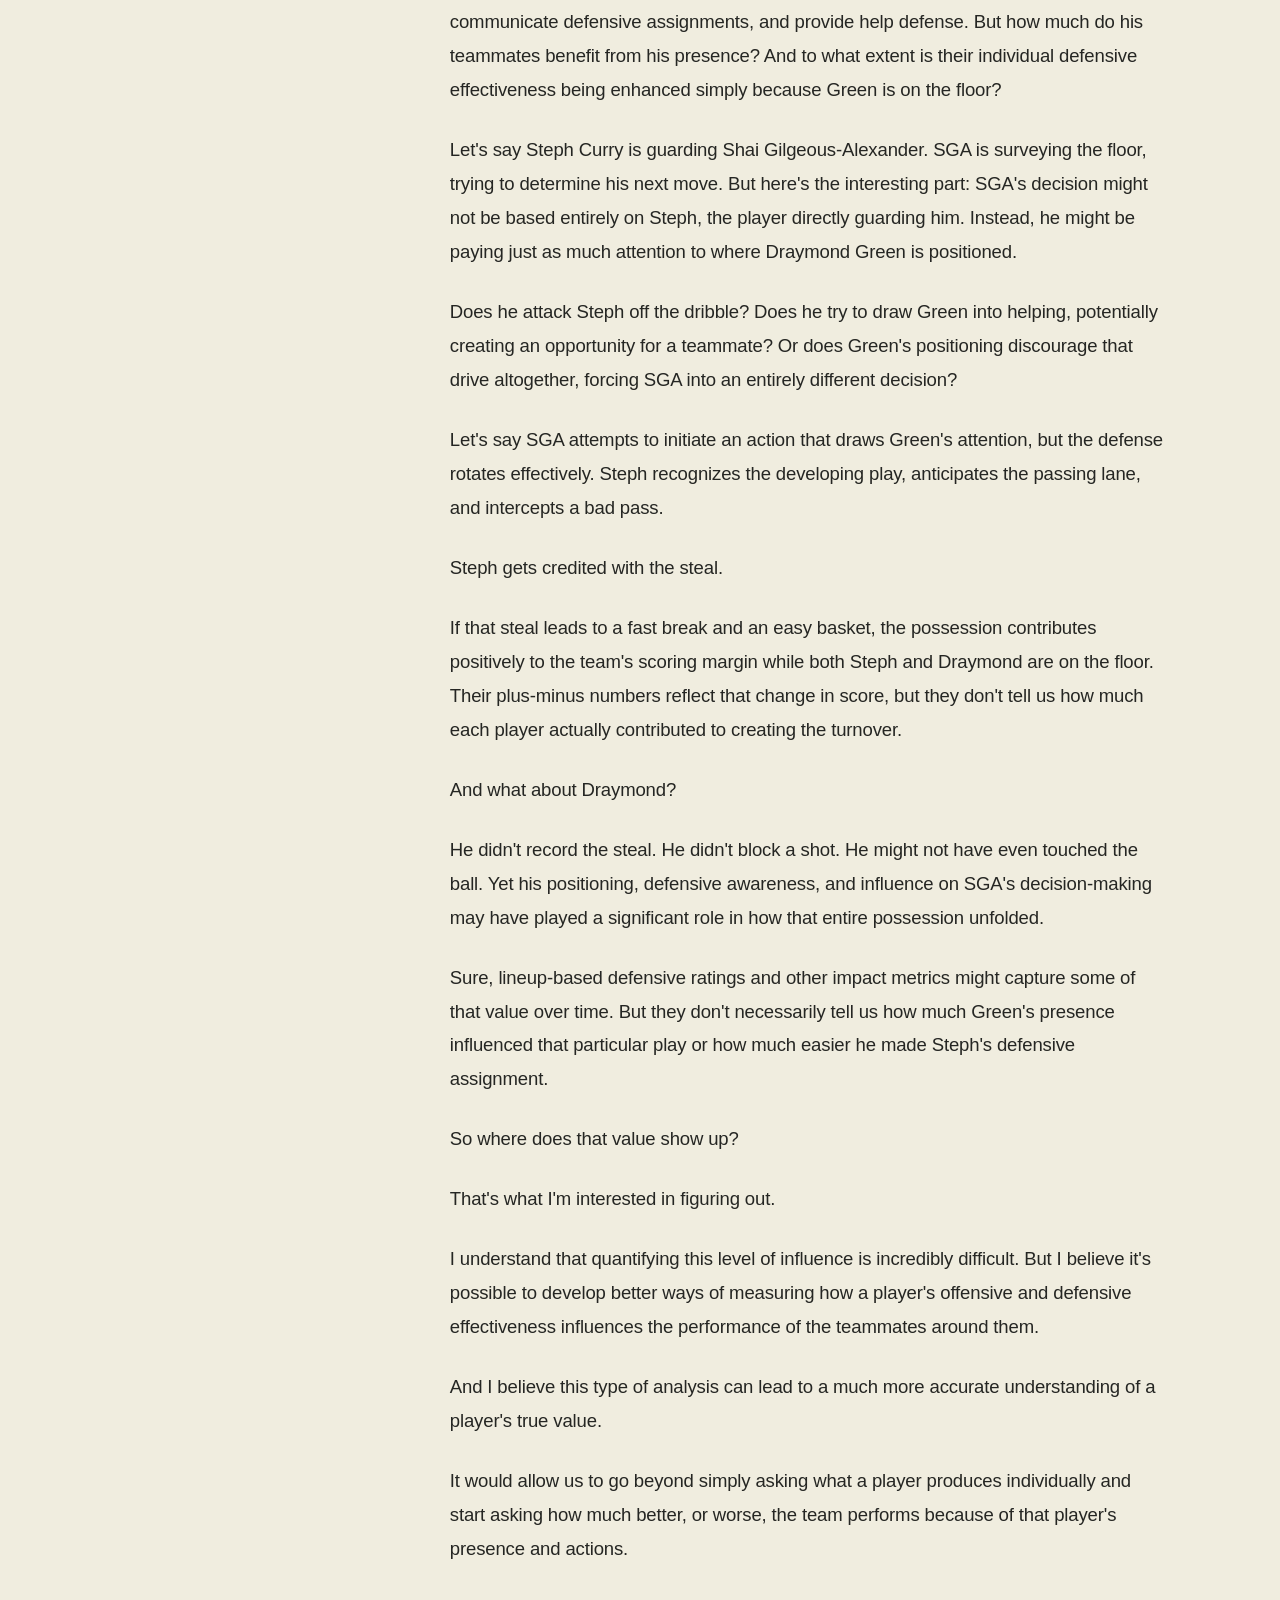
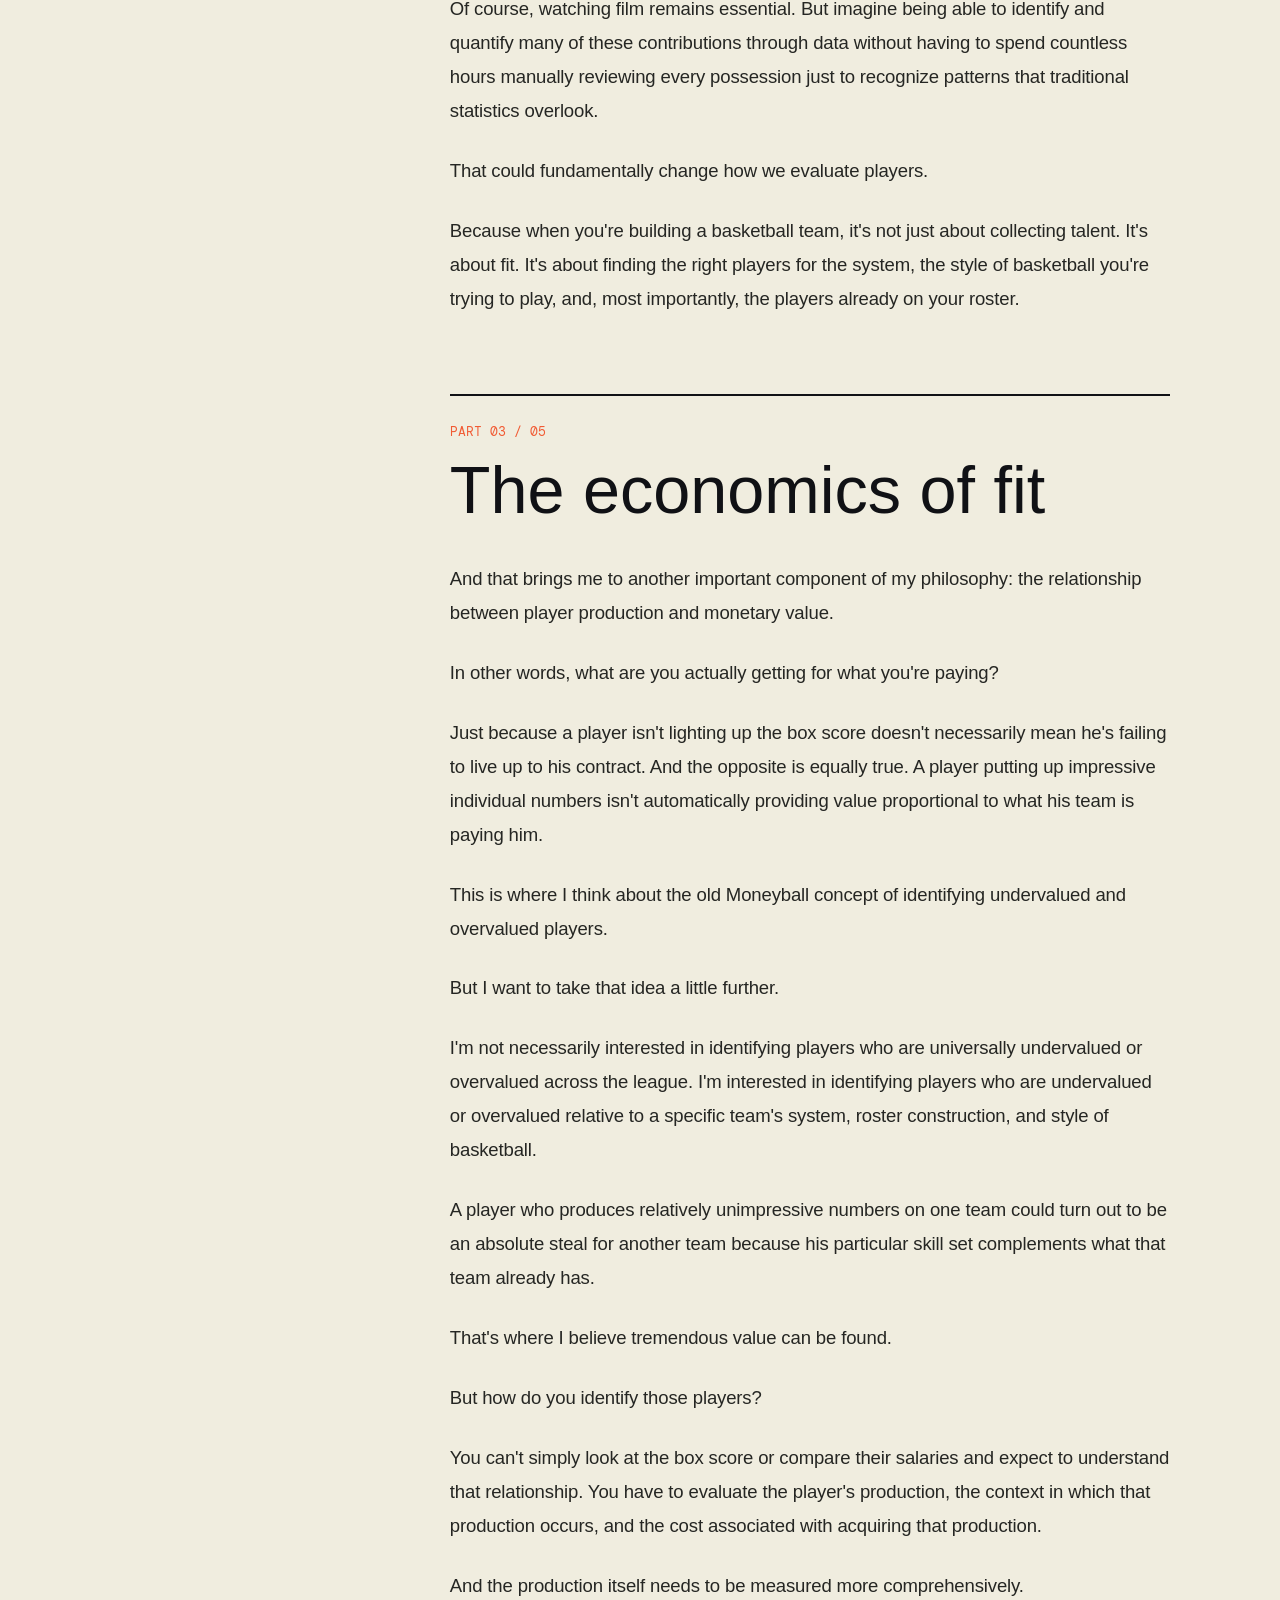
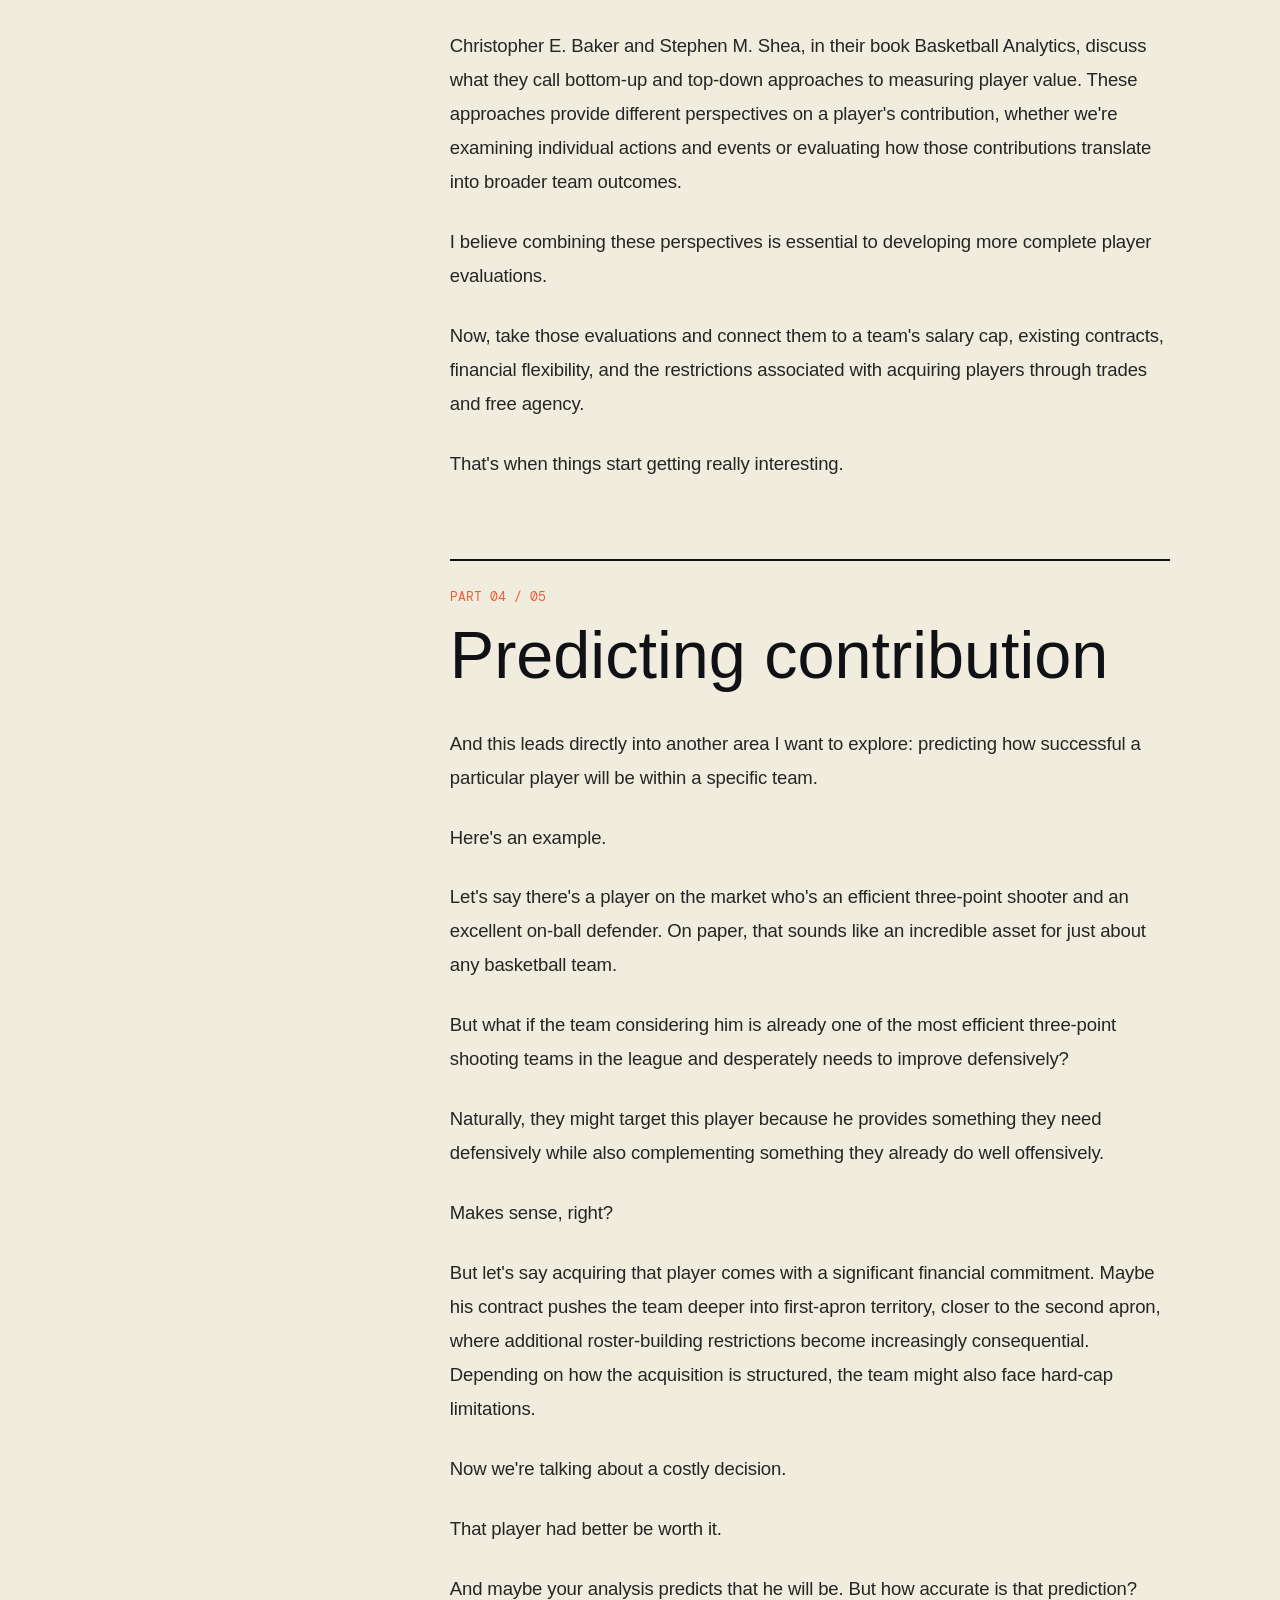
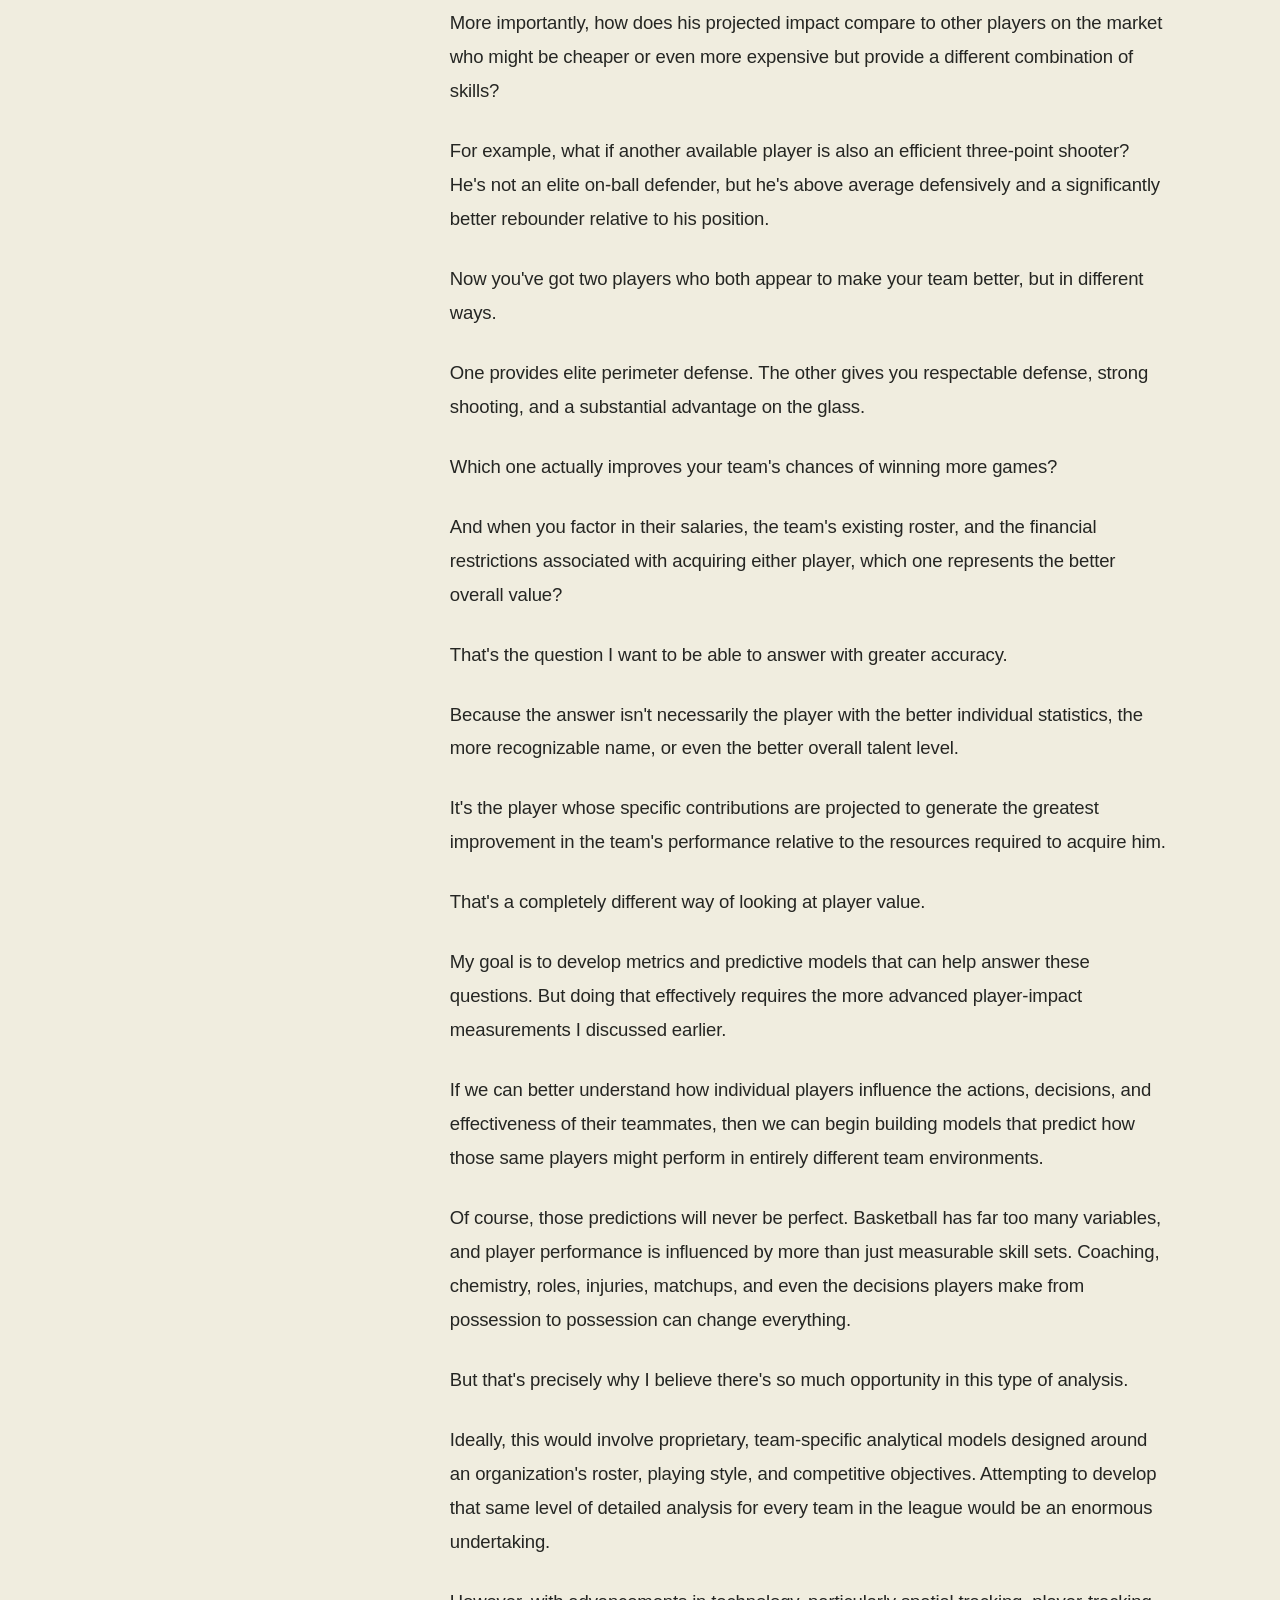
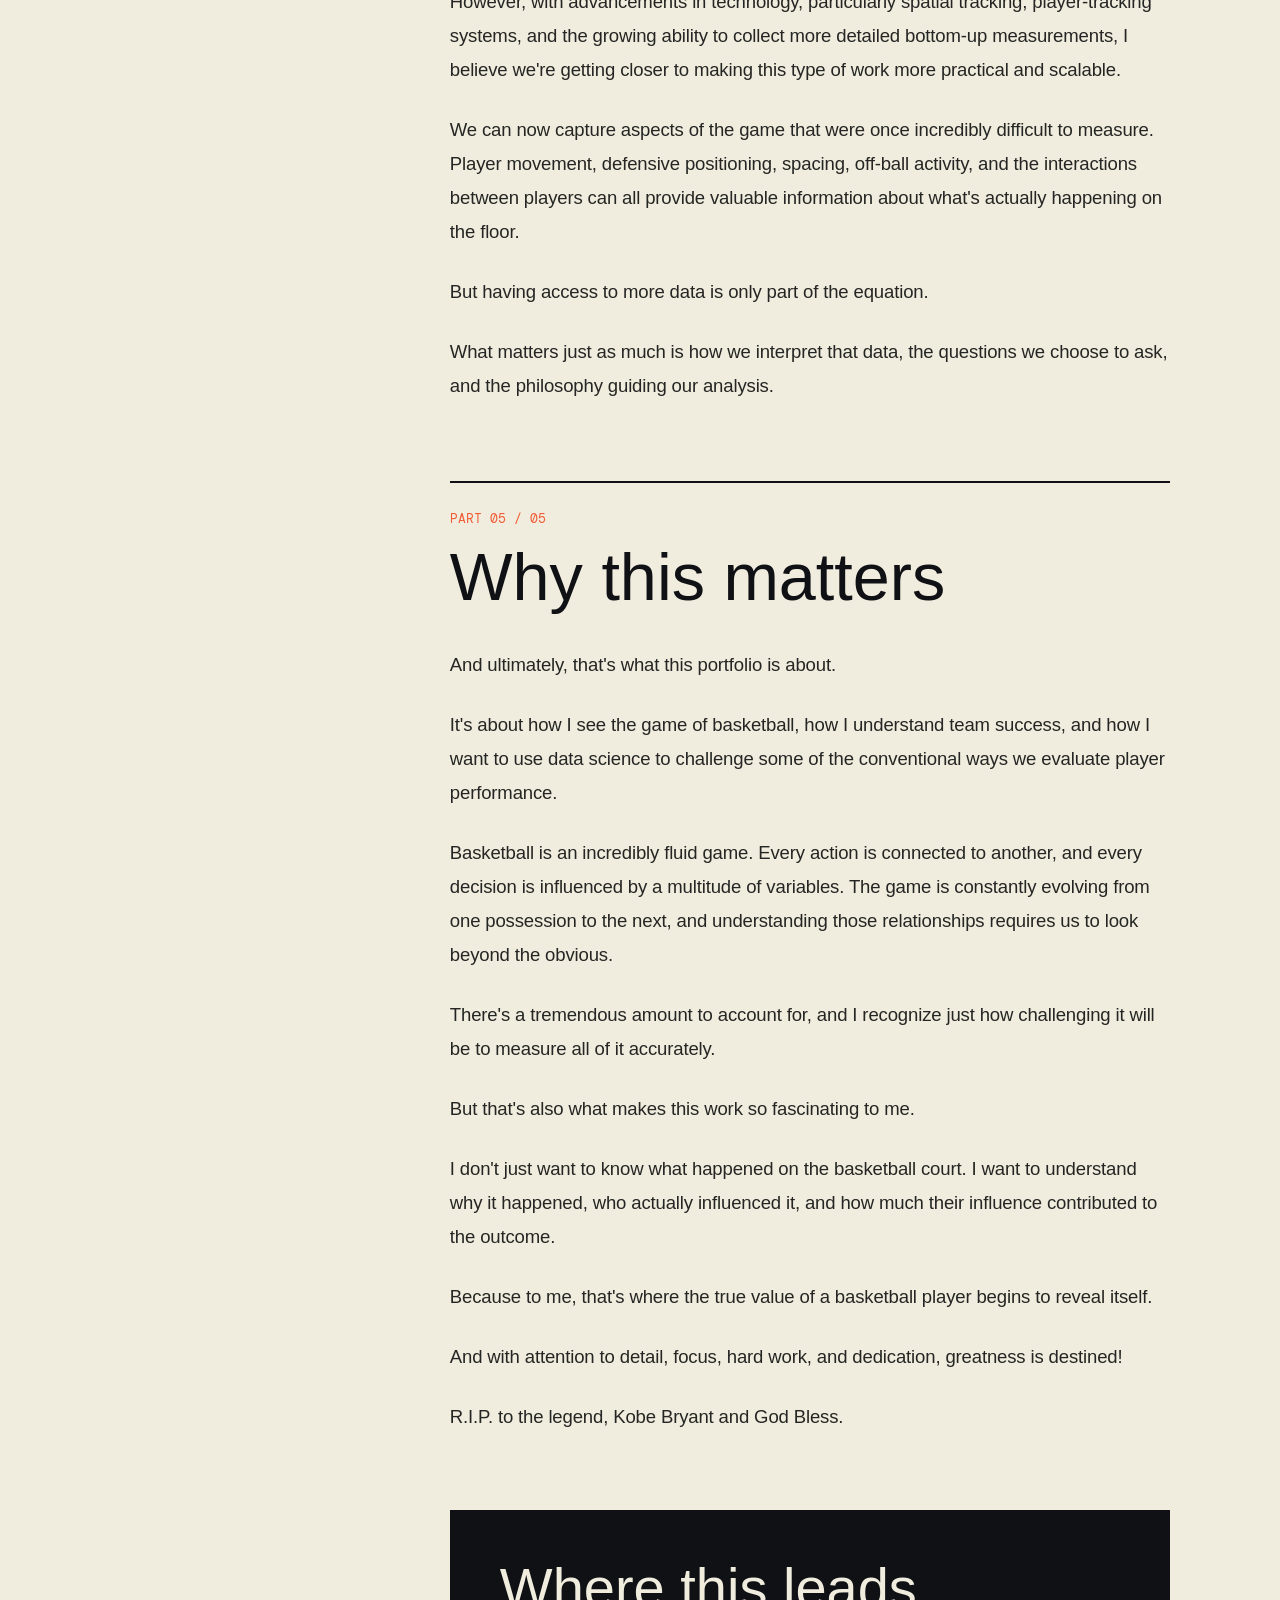
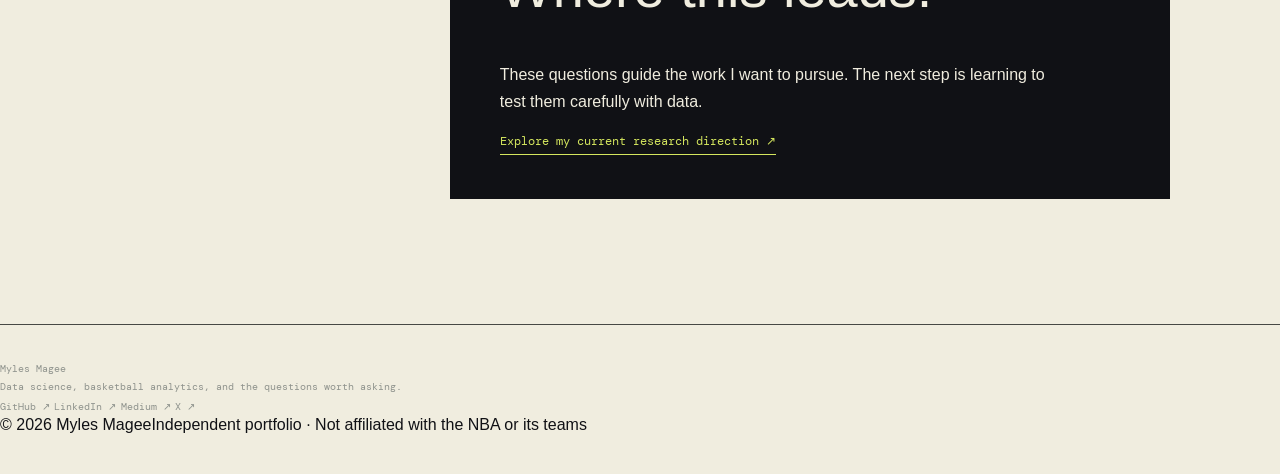
==== commit 274e7736: "Update philosophy.html" ====
--- a/philosophy.html
+++ b/philosophy.html
@@ -1,100 +1,137 @@
-<!doctype html><html lang="en"><head><meta charset="utf-8"><meta name="viewport" content="width=device-width,initial-scale=1"><meta name="theme-color" content="#101115"><meta name="description" content="Myles Magee's philosophy on basketball analytics: invisible value, defensive influence, contextual player fit, and the economics of winning."><title>48 Minutes of Chaotic Synchrony — Myles Magee</title><link rel="icon" href="assets/mark.svg" type="image/svg+xml"><link rel="preconnect" href="https://fonts.googleapis.com"><link rel="preconnect" href="https://fonts.gstatic.com" crossorigin><link href="https://fonts.googleapis.com/css2?family=Anton&family=Barlow+Condensed:wght@400;500;600;700;800;900&family=DM+Mono:wght@400;500&family=Space+Grotesk:wght@400;500;600;700&display=swap" rel="stylesheet"><link rel="stylesheet" href="assets/style.css"><script src="assets/site.js" defer></script></head><body class="essay-page"><div class="reading-progress" aria-hidden="true"></div><a class="skip-link" href="#main">Skip to content</a><div class="top-rule"></div><header class="site-header"><a class="brand" href="index.html" aria-label="Myles Magee, home"><span class="brand-icon">M<span class="brand-dot">.</span></span><span class="brand-name">MYLES MAGEE<small>DATA / BASKETBALL / RESEARCH</small></span></a><button type="button" class="menu-toggle" aria-label="Open navigation" aria-controls="site-nav" aria-expanded="false"><span></span><span></span></button><nav class="site-nav" id="site-nav" aria-label="Main navigation"><a href="index.html">HOME</a><a href="index.html#playbook">THE PLAY</a><a href="index.html#research">RESEARCH</a><a href="index.html#about">ABOUT</a><a class="nav-special" href="index.html#connect">CONNECT ↗</a></nav></header><main id="main"><section class="essay-hero"><div class="wrap essay-hero-content"><div class="section-meta"><span>FIELD NOTES / 001</span><span>MYLES MAGEE — BASKETBALL PHILOSOPHY</span></div><div class="essay-hero-sticker" aria-hidden="true">✳</div><p class="essay-eyebrow">THE GAME AS I SEE IT</p><h1>48 MINUTES<br>OF <span>CHAOTIC</span><br>SYNCHRONY.</h1><p class="essay-intro">How do we move beyond what happened, toward understanding why it happened, who influenced it, and how much their influence mattered?</p><div class="essay-hero-footer"><span>COURT VISION × MODELING × CONTEXT</span></div></div></section><div class="wrap essay-layout"><aside class="essay-aside" aria-label="Essay contents"><strong>ON THIS PAGE / 001—005</strong><nav class="essay-toc" aria-label="Essay sections"><a href="#invisible-assist"><span>01</span>THE INVISIBLE ASSIST</a><a href="#defensive-influence"><span>02</span>DEFENSE AS INFLUENCE</a><a href="#contextual-value"><span>03</span>THE ECONOMICS OF FIT</a><a href="#prediction"><span>04</span>PREDICTING CONTRIBUTION</a><a href="#closing-thought"><span>05</span>WHY THIS MATTERS</a></nav><div class="essay-aside-foot">THIS IS MY PERSONAL RESEARCH PHILOSOPHY — NOT A CLAIM THAT THESE MODELS HAVE BEEN BUILT.</div></aside><article class="essay-body">
-<section class="essay-chapter" id="invisible-assist"><h2 class="essay-chapter-heading"><span class="chapter-no">PART 01 / 05</span>THE INVISIBLE ASSIST</h2>
-<p class="lead-paragraph">The game of basketball is not what you think it is. It&#x27;s not what the box score tells you, nor is it what those highlight reels we&#x27;ve become so obsessed with show us. To me, it&#x27;s 48 minutes of beautiful &quot;chaotic synchrony.&quot; I say beautiful because the dopamine rush, mixed with our natural competitive spirit, makes experiencing this game unlike anything else. Yet, in the midst of all that chaos, basketball remains the ultimate team sport, and I believe anyone who doesn&#x27;t view it that way is missing something fundamental about the game.</p>
-<p>Maybe it&#x27;s all the one-on-ones we&#x27;ve grown accustomed to seeing and/or being apart of, that have our minds so fixated on the individual player. Whatever the reason, I think we&#x27;ve become too focused on individual performances and not nearly focused enough on how those performances influence everything happening around them.</p>
-<p>I want to detail my philosophy on the game of basketball and explain what&#x27;s driving the work within my portfolio. My goal is to uncover the interconnected pieces of the game that unfold on the court and, more importantly, find ways to quantify the actual value each player contributes to their team&#x27;s success.</p>
+<!DOCTYPE html>
+<html lang="en"><head><meta charset="utf-8"/>
+<meta content="width=device-width, initial-scale=1" name="viewport"/>
+<meta content="#f7f6f2" name="theme-color"/>
+<link href="assets/mark.svg" rel="icon" type="image/svg+xml"/>
+<link href="https://fonts.googleapis.com" rel="preconnect"/>
+<link crossorigin="" href="https://fonts.gstatic.com" rel="preconnect"/>
+<link href="https://fonts.googleapis.com/css2?family=DM+Sans:wght@400;500;600;700;800&amp;family=DM+Mono:wght@400;500&amp;display=swap" rel="stylesheet"/>
+<link href="assets/style.css" rel="stylesheet"/>
+<script defer="" src="assets/site.js"></script><meta content="Myles Magee's complete basketball philosophy: invisible player influence, team context, roster fit, and the economics of winning." name="description"/><title>48 Minutes of Chaotic Synchrony — Myles Magee</title></head><body class="essay-page"><a class="skip-link" href="#main">Skip to content</a>
+<header class="site-header" id="top">
+<div class="container header-inner">
+<a aria-label="Myles Magee home" class="brand" href="index.html"><span class="brand-monogram">MM<span>.</span></span><span class="brand-label">Myles Magee<small>Data Science · Basketball Analytics</small></span></a>
+<button aria-controls="site-nav" aria-expanded="false" aria-label="Open navigation" class="menu-toggle" type="button"><span></span><span></span></button>
+<nav aria-label="Main navigation" class="site-nav" id="site-nav">
+<a href="index.html#approach">Approach</a><a href="index.html#example">The example</a><a href="index.html#research">Research</a><a href="index.html#about">About</a><a class="nav-essay" href="philosophy.html">Read the essay <span aria-hidden="true">↗</span></a>
+</nav>
+</div>
+</header>
+<main id="main">
+<header class="essay-hero container">
+<a class="back-link" href="index.html">← Back to portfolio</a>
+<p class="eyebrow">My basketball philosophy</p>
+<h1>48 minutes of<br/><em>chaotic synchrony.</em></h1>
+<p class="essay-intro">I don't just want to know what happened on the court. I want to understand why it happened, who influenced it, and how much that influence contributed to the outcome.</p>
+<div class="essay-byline"><span>By Myles Magee</span><span>Basketball analytics · Personal perspective</span></div>
+</header>
+<div class="container essay-layout">
+<aside aria-label="Essay contents" class="essay-aside"><p class="minor-label">In this essay</p>
+<nav aria-label="Essay sections" class="essay-toc"><a href="#invisible-assist">01 / The invisible assist</a><a href="#defensive-influence">02 / Defense as influence</a><a href="#contextual-value">03 / The economics of fit</a><a href="#prediction">04 / Predicting contribution</a><a href="#closing-thought">05 / Why this matters</a></nav>
+<p class="essay-aside-note">A personal research philosophy, not a claim that these models have already been built.</p>
+</aside>
+<article class="essay-body"><section class="essay-chapter" id="invisible-assist"><h2 class="essay-chapter-heading"><span class="chapter-no">PART 01 / 05</span>The invisible assist</h2>
+<p class="lead-paragraph">The game of basketball is not what you think it is. It's not what the box score tells you, nor is it what those highlight reels we've become so obsessed with show us. To me, it's 48 minutes of beautiful "chaotic synchrony." I say beautiful because the dopamine rush, mixed with our natural competitive spirit, makes experiencing this game unlike anything else. Yet, in the midst of all that chaos, basketball remains the ultimate team sport, and I believe anyone who doesn't view it that way is missing something fundamental about the game.</p>
+<p>Maybe it's all the one-on-ones we've grown accustomed to seeing and/or being apart of, that have our minds so fixated on the individual player. Whatever the reason, I think we've become too focused on individual performances and not nearly focused enough on how those performances influence everything happening around them.</p>
+<p>I want to detail my philosophy on the game of basketball and explain what's driving the work within my portfolio. My goal is to uncover the interconnected pieces of the game that unfold on the court and, more importantly, find ways to quantify the actual value each player contributes to their team's success.</p>
 <p>Let me give you an example.</p>
-<p>An All-Star player like Luka Dončić gets pressured while bringing the ball up the court following an inbound pass. Once he crosses half-court, he&#x27;s met with a double-team. Now, naturally, this creates an opportunity for someone else on his team to get open. With Luka&#x27;s size, court vision, and height advantage over most guards defending him, he&#x27;s capable of making an effective pass to that open teammate.</p>
-<p>That player now has a greater opportunity to make a high-percentage play, whether it&#x27;s an open shot, a drive to the basket, or another pass that leads to an even better scoring opportunity. Essentially, Luka&#x27;s presence and the defensive attention he commands have created a situation in which his teammates can operate more efficiently.</p>
-<p>Now, we all understand that when a player draws a double-team, it can create an advantage for the offense and a disadvantage for the defense. But here&#x27;s my question: How much of an advantage? And how much of a disadvantage?</p>
+<p>An All-Star player like Luka Dončić gets pressured while bringing the ball up the court following an inbound pass. Once he crosses half-court, he's met with a double-team. Now, naturally, this creates an opportunity for someone else on his team to get open. With Luka's size, court vision, and height advantage over most guards defending him, he's capable of making an effective pass to that open teammate.</p>
+<p>That player now has a greater opportunity to make a high-percentage play, whether it's an open shot, a drive to the basket, or another pass that leads to an even better scoring opportunity. Essentially, Luka's presence and the defensive attention he commands have created a situation in which his teammates can operate more efficiently.</p>
+<p>Now, we all understand that when a player draws a double-team, it can create an advantage for the offense and a disadvantage for the defense. But here's my question: How much of an advantage? And how much of a disadvantage?</p>
 <p>Well, that depends on several variables.</p>
-<p>It depends on the player being doubled, the two defenders applying the pressure, the teammate who&#x27;s been freed up, and the help defender responsible for rotating over to cover that open player. But what happens when that rotation creates another mismatch? Now another defender has to help, which creates another opportunity somewhere else on the floor, and so on and so forth.</p>
-<blockquote class="essay-pullquote">One decision creates another, which creates another — and the box score might never notice.</blockquote>
+<p>It depends on the player being doubled, the two defenders applying the pressure, the teammate who's been freed up, and the help defender responsible for rotating over to cover that open player. But what happens when that rotation creates another mismatch? Now another defender has to help, which creates another opportunity somewhere else on the floor, and so on and so forth.</p>
 <p>One decision creates another, which creates another, and suddenly the entire possession has been influenced by an action that might never appear in the box score.</p>
-<p>These are the situations that traditional statistics don&#x27;t fully capture.</p>
+<p>These are the situations that traditional statistics don't fully capture.</p>
 <p>And because of that, when people look at box scores or listen to media discussions built primarily around individual statistics, I believe it can lead to misguided narratives and a misunderstanding of how teams actually win basketball games.</p>
-</section>
-<section class="essay-chapter" id="defensive-influence"><h2 class="essay-chapter-heading"><span class="chapter-no">PART 02 / 05</span>DEFENSE AS INFLUENCE</h2>
-<p>Now, let&#x27;s look at the defensive side of the ball, because I believe this is where things become even more interesting.</p>
-<p>How do we quantify the actual value of a player&#x27;s defensive contributions, particularly when that player is part of a highly efficient defensive team?</p>
-<p>Let&#x27;s take Draymond Green, for example.</p>
+</section><section class="essay-chapter" id="defensive-influence"><h2 class="essay-chapter-heading"><span class="chapter-no">PART 02 / 05</span>Defense as influence</h2>
+<p>Now, let's look at the defensive side of the ball, because I believe this is where things become even more interesting.</p>
+<p>How do we quantify the actual value of a player's defensive contributions, particularly when that player is part of a highly efficient defensive team?</p>
+<p>Let's take Draymond Green, for example.</p>
 <p>Green is known for his ability to defend multiple positions, recognize offensive actions, communicate defensive assignments, and provide help defense. But how much do his teammates benefit from his presence? And to what extent is their individual defensive effectiveness being enhanced simply because Green is on the floor?</p>
-<p>Let&#x27;s say Steph Curry is guarding Shai Gilgeous-Alexander. SGA is surveying the floor, trying to determine his next move. But here&#x27;s the interesting part: SGA&#x27;s decision might not be based entirely on Steph, the player directly guarding him. Instead, he might be paying just as much attention to where Draymond Green is positioned.</p>
-<p>Does he attack Steph off the dribble? Does he try to draw Green into helping, potentially creating an opportunity for a teammate? Or does Green&#x27;s positioning discourage that drive altogether, forcing SGA into an entirely different decision?</p>
-<p>Let&#x27;s say SGA attempts to initiate an action that draws Green&#x27;s attention, but the defense rotates effectively. Steph recognizes the developing play, anticipates the passing lane, and intercepts a bad pass.</p>
+<p>Let's say Steph Curry is guarding Shai Gilgeous-Alexander. SGA is surveying the floor, trying to determine his next move. But here's the interesting part: SGA's decision might not be based entirely on Steph, the player directly guarding him. Instead, he might be paying just as much attention to where Draymond Green is positioned.</p>
+<p>Does he attack Steph off the dribble? Does he try to draw Green into helping, potentially creating an opportunity for a teammate? Or does Green's positioning discourage that drive altogether, forcing SGA into an entirely different decision?</p>
+<p>Let's say SGA attempts to initiate an action that draws Green's attention, but the defense rotates effectively. Steph recognizes the developing play, anticipates the passing lane, and intercepts a bad pass.</p>
 <p>Steph gets credited with the steal.</p>
-<p>If that steal leads to a fast break and an easy basket, the possession contributes positively to the team&#x27;s scoring margin while both Steph and Draymond are on the floor. Their plus-minus numbers reflect that change in score, but they don&#x27;t tell us how much each player actually contributed to creating the turnover.</p>
+<p>If that steal leads to a fast break and an easy basket, the possession contributes positively to the team's scoring margin while both Steph and Draymond are on the floor. Their plus-minus numbers reflect that change in score, but they don't tell us how much each player actually contributed to creating the turnover.</p>
 <p>And what about Draymond?</p>
-<p>He didn&#x27;t record the steal. He didn&#x27;t block a shot. He might not have even touched the ball. Yet his positioning, defensive awareness, and influence on SGA&#x27;s decision-making may have played a significant role in how that entire possession unfolded.</p>
-<p>Sure, lineup-based defensive ratings and other impact metrics might capture some of that value over time. But they don&#x27;t necessarily tell us how much Green&#x27;s presence influenced that particular play or how much easier he made Steph&#x27;s defensive assignment.</p>
+<p>He didn't record the steal. He didn't block a shot. He might not have even touched the ball. Yet his positioning, defensive awareness, and influence on SGA's decision-making may have played a significant role in how that entire possession unfolded.</p>
+<p>Sure, lineup-based defensive ratings and other impact metrics might capture some of that value over time. But they don't necessarily tell us how much Green's presence influenced that particular play or how much easier he made Steph's defensive assignment.</p>
 <p>So where does that value show up?</p>
-<figure class="essay-image"><img src="assets/images/tatum-motion.png" alt="Multiple overlapping player profiles in green, white, and a textured black background" loading="lazy"><figcaption>FIG. 03 / MOVEMENT, PRESENCE, AND WHAT WE DON'T YET MEASURE</figcaption></figure>
-<p>That&#x27;s what I&#x27;m interested in figuring out.</p>
-<p>I understand that quantifying this level of influence is incredibly difficult. But I believe it&#x27;s possible to develop better ways of measuring how a player&#x27;s offensive and defensive effectiveness influences the performance of the teammates around them.</p>
-<p>And I believe this type of analysis can lead to a much more accurate understanding of a player&#x27;s true value.</p>
-<p>It would allow us to go beyond simply asking what a player produces individually and start asking how much better, or worse, the team performs because of that player&#x27;s presence and actions.</p>
+<p>That's what I'm interested in figuring out.</p>
+<p>I understand that quantifying this level of influence is incredibly difficult. But I believe it's possible to develop better ways of measuring how a player's offensive and defensive effectiveness influences the performance of the teammates around them.</p>
+<p>And I believe this type of analysis can lead to a much more accurate understanding of a player's true value.</p>
+<p>It would allow us to go beyond simply asking what a player produces individually and start asking how much better, or worse, the team performs because of that player's presence and actions.</p>
 <p>Of course, watching film remains essential. But imagine being able to identify and quantify many of these contributions through data without having to spend countless hours manually reviewing every possession just to recognize patterns that traditional statistics overlook.</p>
 <p>That could fundamentally change how we evaluate players.</p>
-<p>Because when you&#x27;re building a basketball team, it&#x27;s not just about collecting talent. It&#x27;s about fit. It&#x27;s about finding the right players for the system, the style of basketball you&#x27;re trying to play, and, most importantly, the players already on your roster.</p>
-</section>
-<section class="essay-chapter" id="contextual-value"><h2 class="essay-chapter-heading"><span class="chapter-no">PART 03 / 05</span>THE ECONOMICS OF FIT</h2>
+<p>Because when you're building a basketball team, it's not just about collecting talent. It's about fit. It's about finding the right players for the system, the style of basketball you're trying to play, and, most importantly, the players already on your roster.</p>
+</section><section class="essay-chapter" id="contextual-value"><h2 class="essay-chapter-heading"><span class="chapter-no">PART 03 / 05</span>The economics of fit</h2>
 <p>And that brings me to another important component of my philosophy: the relationship between player production and monetary value.</p>
-<p>In other words, what are you actually getting for what you&#x27;re paying?</p>
-<p>Just because a player isn&#x27;t lighting up the box score doesn&#x27;t necessarily mean he&#x27;s failing to live up to his contract. And the opposite is equally true. A player putting up impressive individual numbers isn&#x27;t automatically providing value proportional to what his team is paying him.</p>
+<p>In other words, what are you actually getting for what you're paying?</p>
+<p>Just because a player isn't lighting up the box score doesn't necessarily mean he's failing to live up to his contract. And the opposite is equally true. A player putting up impressive individual numbers isn't automatically providing value proportional to what his team is paying him.</p>
 <p>This is where I think about the old Moneyball concept of identifying undervalued and overvalued players.</p>
 <p>But I want to take that idea a little further.</p>
-<p>I&#x27;m not necessarily interested in identifying players who are universally undervalued or overvalued across the league. I&#x27;m interested in identifying players who are undervalued or overvalued relative to a specific team&#x27;s system, roster construction, and style of basketball.</p>
+<p>I'm not necessarily interested in identifying players who are universally undervalued or overvalued across the league. I'm interested in identifying players who are undervalued or overvalued relative to a specific team's system, roster construction, and style of basketball.</p>
 <p>A player who produces relatively unimpressive numbers on one team could turn out to be an absolute steal for another team because his particular skill set complements what that team already has.</p>
-<p>That&#x27;s where I believe tremendous value can be found.</p>
+<p>That's where I believe tremendous value can be found.</p>
 <p>But how do you identify those players?</p>
-<p>You can&#x27;t simply look at the box score or compare their salaries and expect to understand that relationship. You have to evaluate the player&#x27;s production, the context in which that production occurs, and the cost associated with acquiring that production.</p>
+<p>You can't simply look at the box score or compare their salaries and expect to understand that relationship. You have to evaluate the player's production, the context in which that production occurs, and the cost associated with acquiring that production.</p>
 <p>And the production itself needs to be measured more comprehensively.</p>
-<p>Christopher E. Baker and Stephen M. Shea, in their book Basketball Analytics, discuss what they call bottom-up and top-down approaches to measuring player value. These approaches provide different perspectives on a player&#x27;s contribution, whether we&#x27;re examining individual actions and events or evaluating how those contributions translate into broader team outcomes.</p>
+<p>Christopher E. Baker and Stephen M. Shea, in their book Basketball Analytics, discuss what they call bottom-up and top-down approaches to measuring player value. These approaches provide different perspectives on a player's contribution, whether we're examining individual actions and events or evaluating how those contributions translate into broader team outcomes.</p>
 <p>I believe combining these perspectives is essential to developing more complete player evaluations.</p>
-<p>Now, take those evaluations and connect them to a team&#x27;s salary cap, existing contracts, financial flexibility, and the restrictions associated with acquiring players through trades and free agency.</p>
-<figure class="essay-image"><img src="assets/images/booker-suns.png" alt="High-contrast black-and-white Phoenix Suns basketball portrait with warm orange starbursts" loading="lazy"><figcaption>FIG. 04 / THE PERSON, THE TEAM, THE PRICE</figcaption></figure>
-<p>That&#x27;s when things start getting really interesting.</p>
-</section>
-<section class="essay-chapter" id="prediction"><h2 class="essay-chapter-heading"><span class="chapter-no">PART 04 / 05</span>PREDICTING CONTRIBUTION</h2>
+<p>Now, take those evaluations and connect them to a team's salary cap, existing contracts, financial flexibility, and the restrictions associated with acquiring players through trades and free agency.</p>
+<p>That's when things start getting really interesting.</p>
+</section><section class="essay-chapter" id="prediction"><h2 class="essay-chapter-heading"><span class="chapter-no">PART 04 / 05</span>Predicting contribution</h2>
 <p>And this leads directly into another area I want to explore: predicting how successful a particular player will be within a specific team.</p>
-<p>Here&#x27;s an example.</p>
-<p>Let&#x27;s say there&#x27;s a player on the market who&#x27;s an efficient three-point shooter and an excellent on-ball defender. On paper, that sounds like an incredible asset for just about any basketball team.</p>
+<p>Here's an example.</p>
+<p>Let's say there's a player on the market who's an efficient three-point shooter and an excellent on-ball defender. On paper, that sounds like an incredible asset for just about any basketball team.</p>
 <p>But what if the team considering him is already one of the most efficient three-point shooting teams in the league and desperately needs to improve defensively?</p>
 <p>Naturally, they might target this player because he provides something they need defensively while also complementing something they already do well offensively.</p>
 <p>Makes sense, right?</p>
-<p>But let&#x27;s say acquiring that player comes with a significant financial commitment. Maybe his contract pushes the team deeper into first-apron territory, closer to the second apron, where additional roster-building restrictions become increasingly consequential. Depending on how the acquisition is structured, the team might also face hard-cap limitations.</p>
-<p>Now we&#x27;re talking about a costly decision.</p>
+<p>But let's say acquiring that player comes with a significant financial commitment. Maybe his contract pushes the team deeper into first-apron territory, closer to the second apron, where additional roster-building restrictions become increasingly consequential. Depending on how the acquisition is structured, the team might also face hard-cap limitations.</p>
+<p>Now we're talking about a costly decision.</p>
 <p>That player had better be worth it.</p>
 <p>And maybe your analysis predicts that he will be. But how accurate is that prediction? More importantly, how does his projected impact compare to other players on the market who might be cheaper or even more expensive but provide a different combination of skills?</p>
-<p>For example, what if another available player is also an efficient three-point shooter? He&#x27;s not an elite on-ball defender, but he&#x27;s above average defensively and a significantly better rebounder relative to his position.</p>
-<p>Now you&#x27;ve got two players who both appear to make your team better, but in different ways.</p>
+<p>For example, what if another available player is also an efficient three-point shooter? He's not an elite on-ball defender, but he's above average defensively and a significantly better rebounder relative to his position.</p>
+<p>Now you've got two players who both appear to make your team better, but in different ways.</p>
 <p>One provides elite perimeter defense. The other gives you respectable defense, strong shooting, and a substantial advantage on the glass.</p>
-<p>Which one actually improves your team&#x27;s chances of winning more games?</p>
-<p>And when you factor in their salaries, the team&#x27;s existing roster, and the financial restrictions associated with acquiring either player, which one represents the better overall value?</p>
-<p>That&#x27;s the question I want to be able to answer with greater accuracy.</p>
-<p>Because the answer isn&#x27;t necessarily the player with the better individual statistics, the more recognizable name, or even the better overall talent level.</p>
-<p>It&#x27;s the player whose specific contributions are projected to generate the greatest improvement in the team&#x27;s performance relative to the resources required to acquire him.</p>
-<p>That&#x27;s a completely different way of looking at player value.</p>
+<p>Which one actually improves your team's chances of winning more games?</p>
+<p>And when you factor in their salaries, the team's existing roster, and the financial restrictions associated with acquiring either player, which one represents the better overall value?</p>
+<p>That's the question I want to be able to answer with greater accuracy.</p>
+<p>Because the answer isn't necessarily the player with the better individual statistics, the more recognizable name, or even the better overall talent level.</p>
+<p>It's the player whose specific contributions are projected to generate the greatest improvement in the team's performance relative to the resources required to acquire him.</p>
+<p>That's a completely different way of looking at player value.</p>
 <p>My goal is to develop metrics and predictive models that can help answer these questions. But doing that effectively requires the more advanced player-impact measurements I discussed earlier.</p>
 <p>If we can better understand how individual players influence the actions, decisions, and effectiveness of their teammates, then we can begin building models that predict how those same players might perform in entirely different team environments.</p>
-<blockquote class="essay-pullquote">A player's contribution is not a fixed property. Context changes everything.</blockquote>
 <p>Of course, those predictions will never be perfect. Basketball has far too many variables, and player performance is influenced by more than just measurable skill sets. Coaching, chemistry, roles, injuries, matchups, and even the decisions players make from possession to possession can change everything.</p>
-<p>But that&#x27;s precisely why I believe there&#x27;s so much opportunity in this type of analysis.</p>
-<p>Ideally, this would involve proprietary, team-specific analytical models designed around an organization&#x27;s roster, playing style, and competitive objectives. Attempting to develop that same level of detailed analysis for every team in the league would be an enormous undertaking.</p>
-<p>However, with advancements in technology, particularly spatial tracking, player-tracking systems, and the growing ability to collect more detailed bottom-up measurements, I believe we&#x27;re getting closer to making this type of work more practical and scalable.</p>
-<p>We can now capture aspects of the game that were once incredibly difficult to measure. Player movement, defensive positioning, spacing, off-ball activity, and the interactions between players can all provide valuable information about what&#x27;s actually happening on the floor.</p>
+<p>But that's precisely why I believe there's so much opportunity in this type of analysis.</p>
+<p>Ideally, this would involve proprietary, team-specific analytical models designed around an organization's roster, playing style, and competitive objectives. Attempting to develop that same level of detailed analysis for every team in the league would be an enormous undertaking.</p>
+<p>However, with advancements in technology, particularly spatial tracking, player-tracking systems, and the growing ability to collect more detailed bottom-up measurements, I believe we're getting closer to making this type of work more practical and scalable.</p>
+<p>We can now capture aspects of the game that were once incredibly difficult to measure. Player movement, defensive positioning, spacing, off-ball activity, and the interactions between players can all provide valuable information about what's actually happening on the floor.</p>
 <p>But having access to more data is only part of the equation.</p>
 <p>What matters just as much is how we interpret that data, the questions we choose to ask, and the philosophy guiding our analysis.</p>
-</section>
-<section class="essay-chapter" id="closing-thought"><h2 class="essay-chapter-heading"><span class="chapter-no">PART 05 / 05</span>WHY THIS MATTERS</h2>
-<p>And ultimately, that&#x27;s what this portfolio is about.</p>
-<p>It&#x27;s about how I see the game of basketball, how I understand team success, and how I want to use data science to challenge some of the conventional ways we evaluate player performance.</p>
+</section><section class="essay-chapter" id="closing-thought"><h2 class="essay-chapter-heading"><span class="chapter-no">PART 05 / 05</span>Why this matters</h2>
+<p>And ultimately, that's what this portfolio is about.</p>
+<p>It's about how I see the game of basketball, how I understand team success, and how I want to use data science to challenge some of the conventional ways we evaluate player performance.</p>
 <p>Basketball is an incredibly fluid game. Every action is connected to another, and every decision is influenced by a multitude of variables. The game is constantly evolving from one possession to the next, and understanding those relationships requires us to look beyond the obvious.</p>
-<p>There&#x27;s a tremendous amount to account for, and I recognize just how challenging it will be to measure all of it accurately.</p>
-<p>But that&#x27;s also what makes this work so fascinating to me.</p>
-<p>I don&#x27;t just want to know what happened on the basketball court. I want to understand why it happened, who actually influenced it, and how much their influence contributed to the outcome.</p>
-<p>Because to me, that&#x27;s where the true value of a basketball player begins to reveal itself.</p>
+<p>There's a tremendous amount to account for, and I recognize just how challenging it will be to measure all of it accurately.</p>
+<p>But that's also what makes this work so fascinating to me.</p>
+<p>I don't just want to know what happened on the basketball court. I want to understand why it happened, who actually influenced it, and how much their influence contributed to the outcome.</p>
+<p>Because to me, that's where the true value of a basketball player begins to reveal itself.</p>
 <p>And with attention to detail, focus, hard work, and dedication, greatness is destined!</p>
 <p>R.I.P. to the legend, Kobe Bryant and God Bless.</p>
 </section>
-<div class="essay-outro"><h2>THE WORK<br>STARTS HERE.</h2><p>This philosophy is the lens through which I want to study the game. The next step is learning how to test these ideas with data.</p><a href="index.html#research">EXPLORE THE RESEARCH BOARD ↗</a></div></article></div></main><footer class="site-footer" style="background:#101115;color:#f0eddf"><div class="wrap footer-grid"><a class="footer-brand" href="index.html">MM<span>✳</span></a><div><p>MYLES MAGEE / INDEPENDENT PORTFOLIO</p><p>DATA SCIENCE × BASKETBALL ANALYTICS</p></div><div><a href="index.html">HOME</a><a href="https://github.com/mylesanalytics" target="_blank" rel="noopener noreferrer">GITHUB ↗</a><a href="https://www.linkedin.com/in/mylesmagee711/" target="_blank" rel="noopener noreferrer">LINKEDIN ↗</a><a href="https://medium.com/@mylesmagee" target="_blank" rel="noopener noreferrer">MEDIUM ↗</a><a href="https://x.com/_mylesmagee" target="_blank" rel="noopener noreferrer">X / TWITTER ↗</a></div><div><p>NOT AFFILIATED WITH THE NBA OR ITS TEAMS.</p><p>© <span data-year>2026</span> MYLES MAGEE</p></div></div></footer></body></html>
+<div class="essay-outro"><h2>Where this leads.</h2><p>These questions guide the work I want to pursue. The next step is learning to test them carefully with data.</p><a class="inline-link" href="index.html#research">Explore my current research direction ↗</a></div>
+</article>
+</div>
+</main><footer class="site-footer">
+<div class="container footer-inner">
+<div><a class="footer-name" href="index.html">Myles Magee</a><p>Data science, basketball analytics, and the questions worth asking.</p></div>
+<nav aria-label="Social links" class="footer-links">
+<a href="https://github.com/mylesanalytics" rel="noopener noreferrer" target="_blank">GitHub ↗</a>
+<a href="https://www.linkedin.com/in/mylesmagee711/" rel="noopener noreferrer" target="_blank">LinkedIn ↗</a>
+<a href="https://medium.com/@mylesmagee" rel="noopener noreferrer" target="_blank">Medium ↗</a>
+<a href="https://x.com/_mylesmagee" rel="noopener noreferrer" target="_blank">X ↗</a>
+</nav>
+</div>
+<div class="container footer-bottom"><span>© <span data-year="">2026</span> Myles Magee</span><span>Independent portfolio · Not affiliated with the NBA or its teams</span></div>
+</footer></body></html>
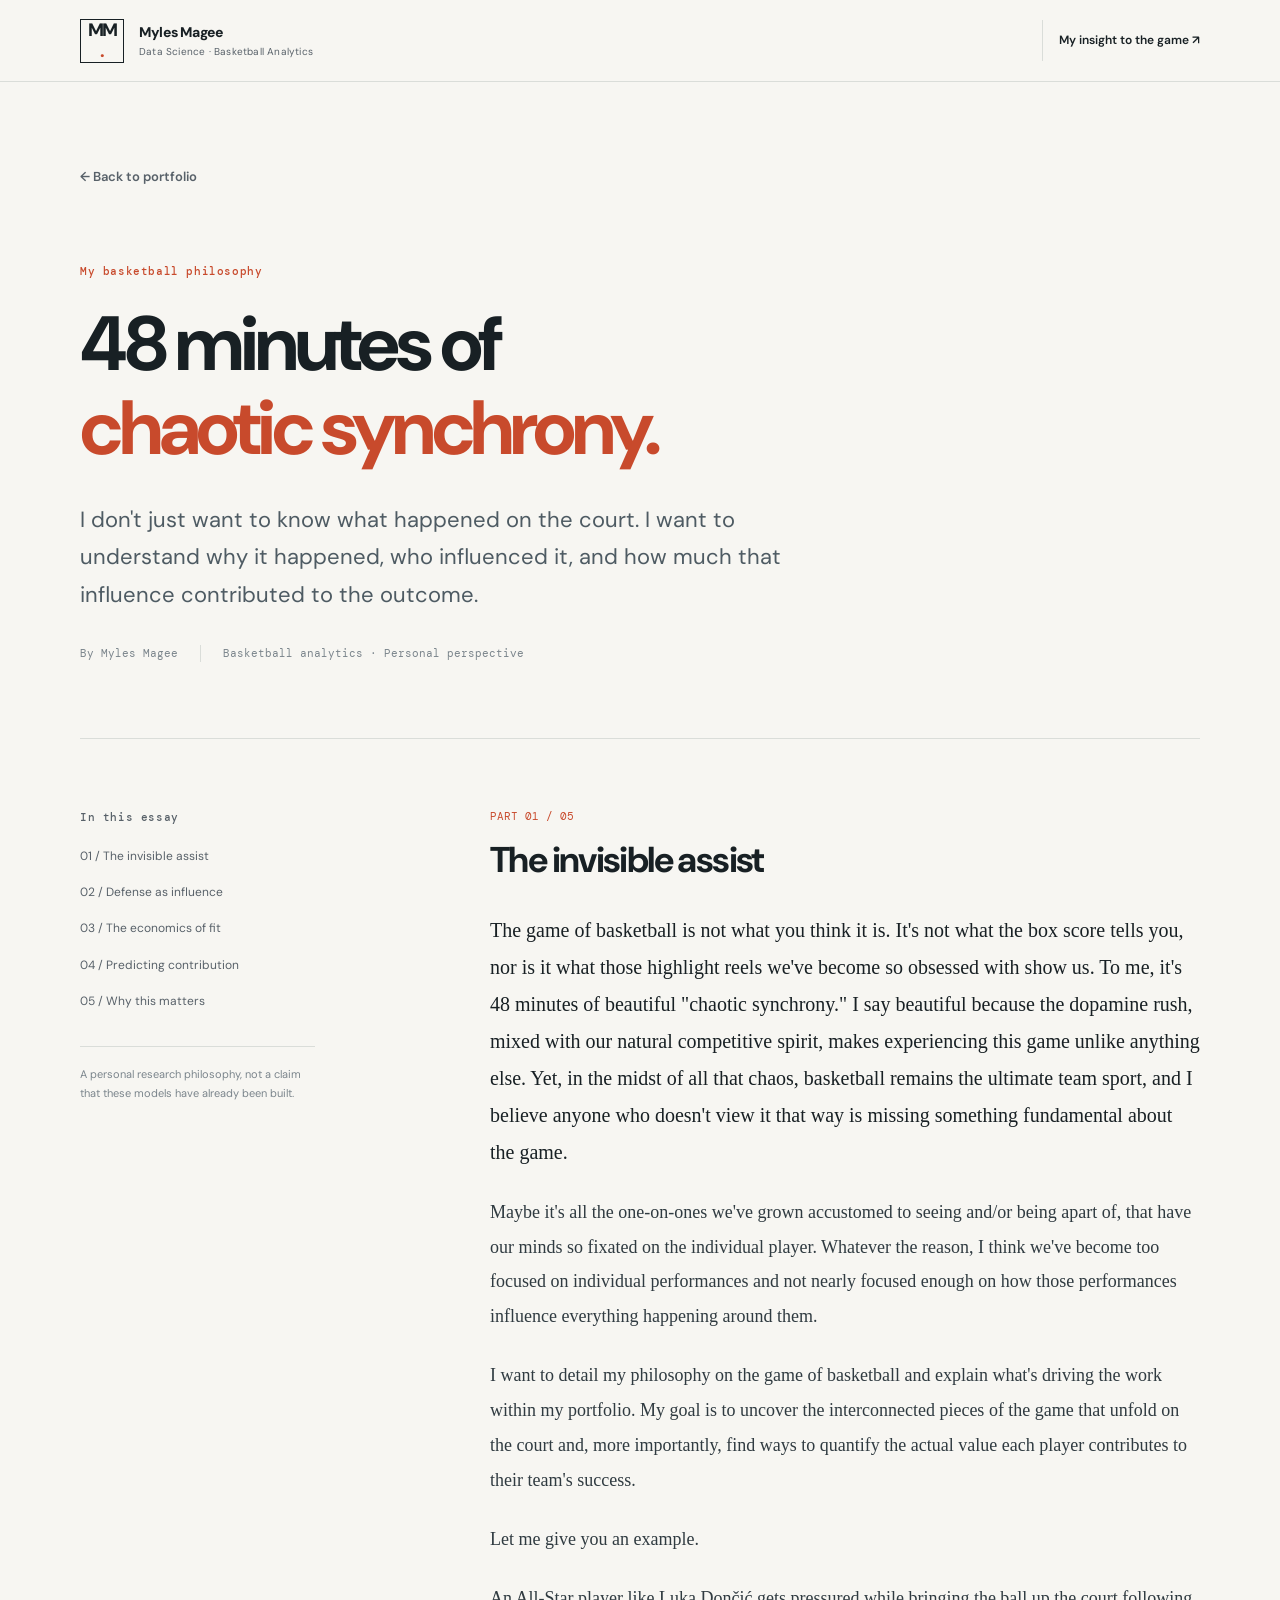
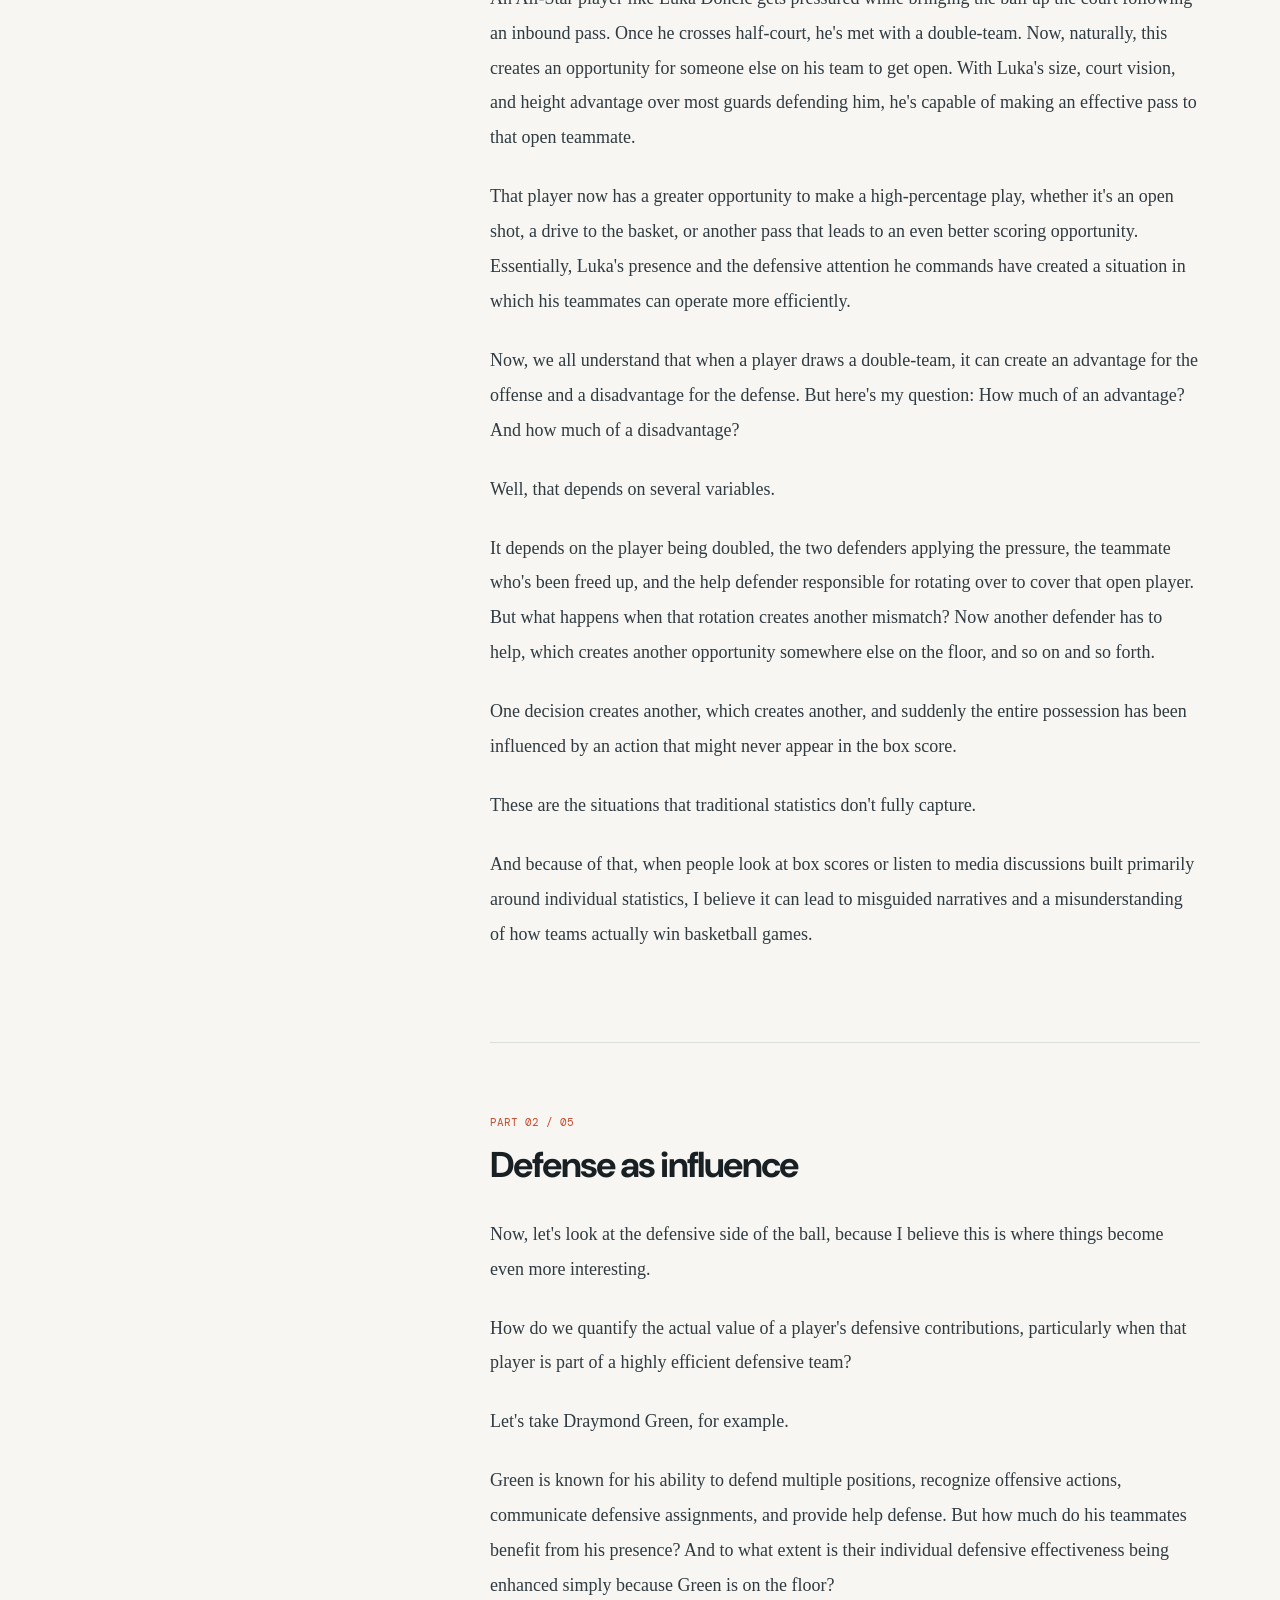
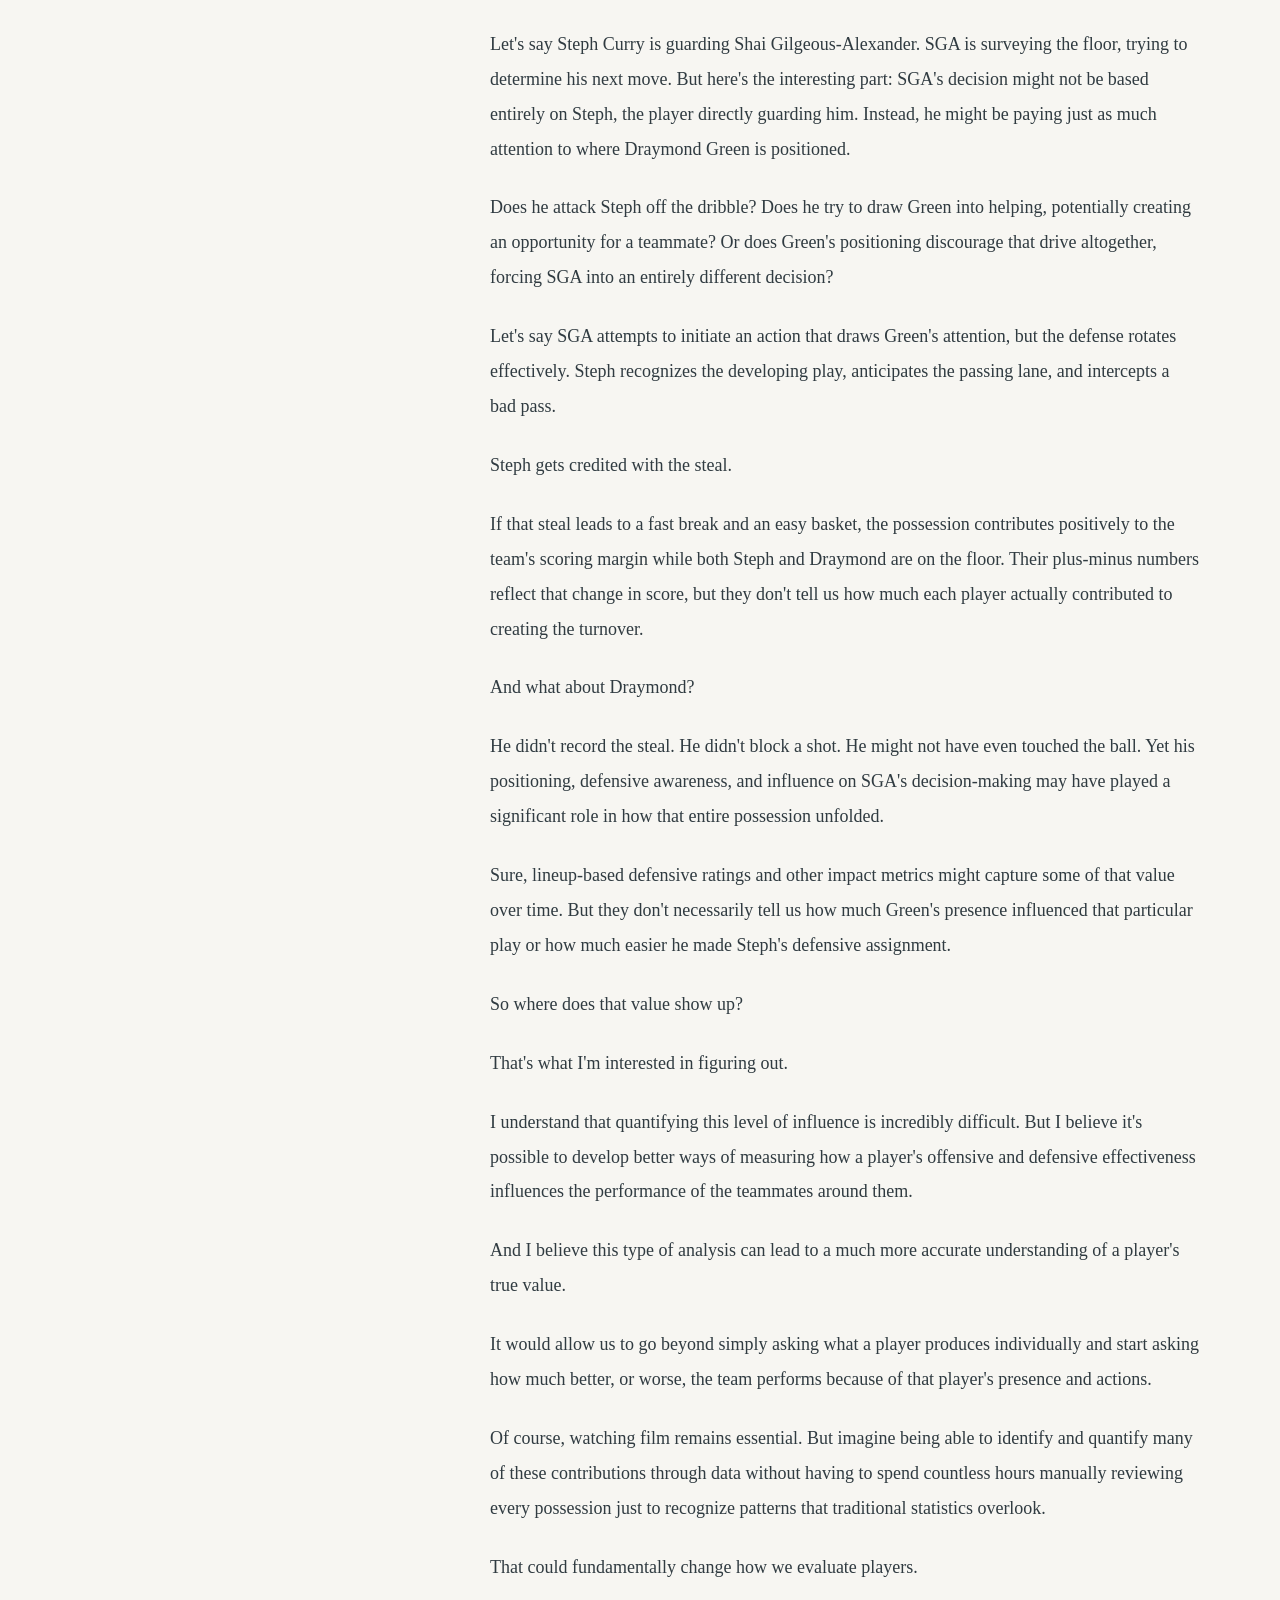
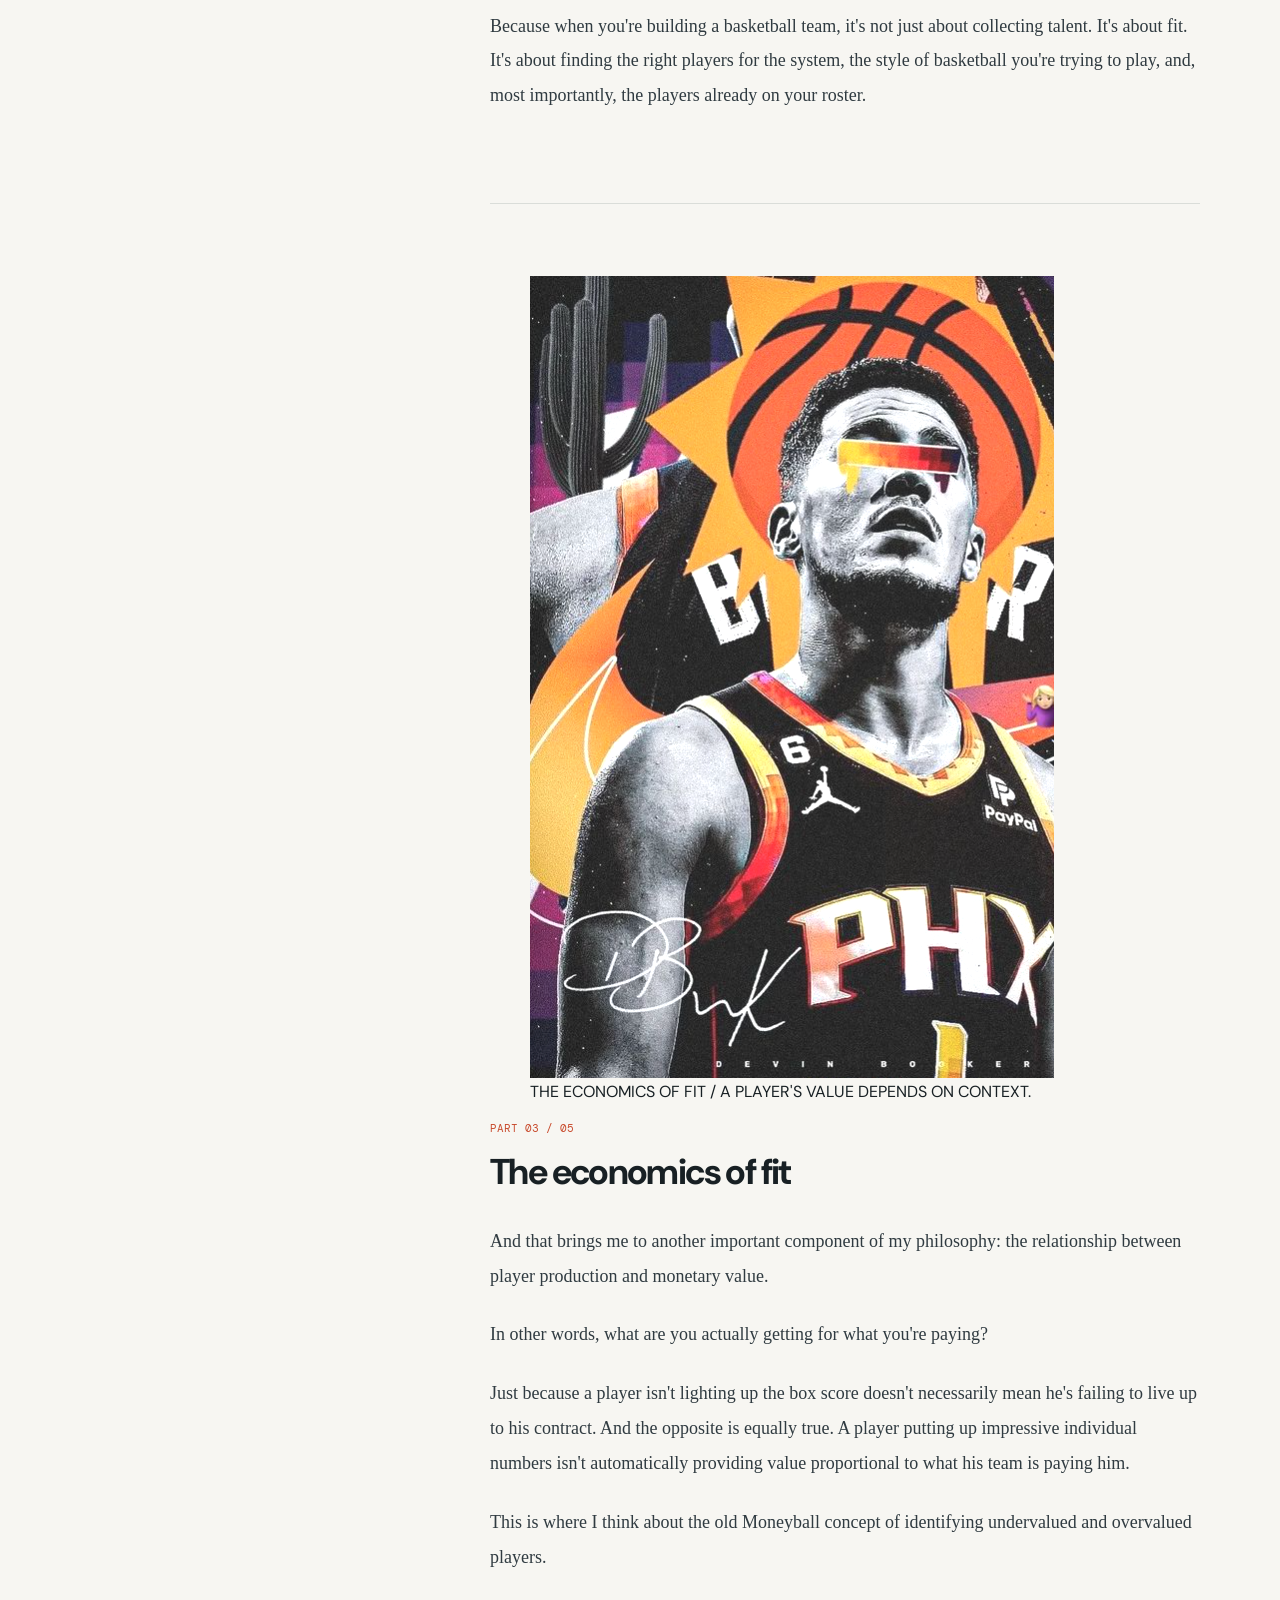
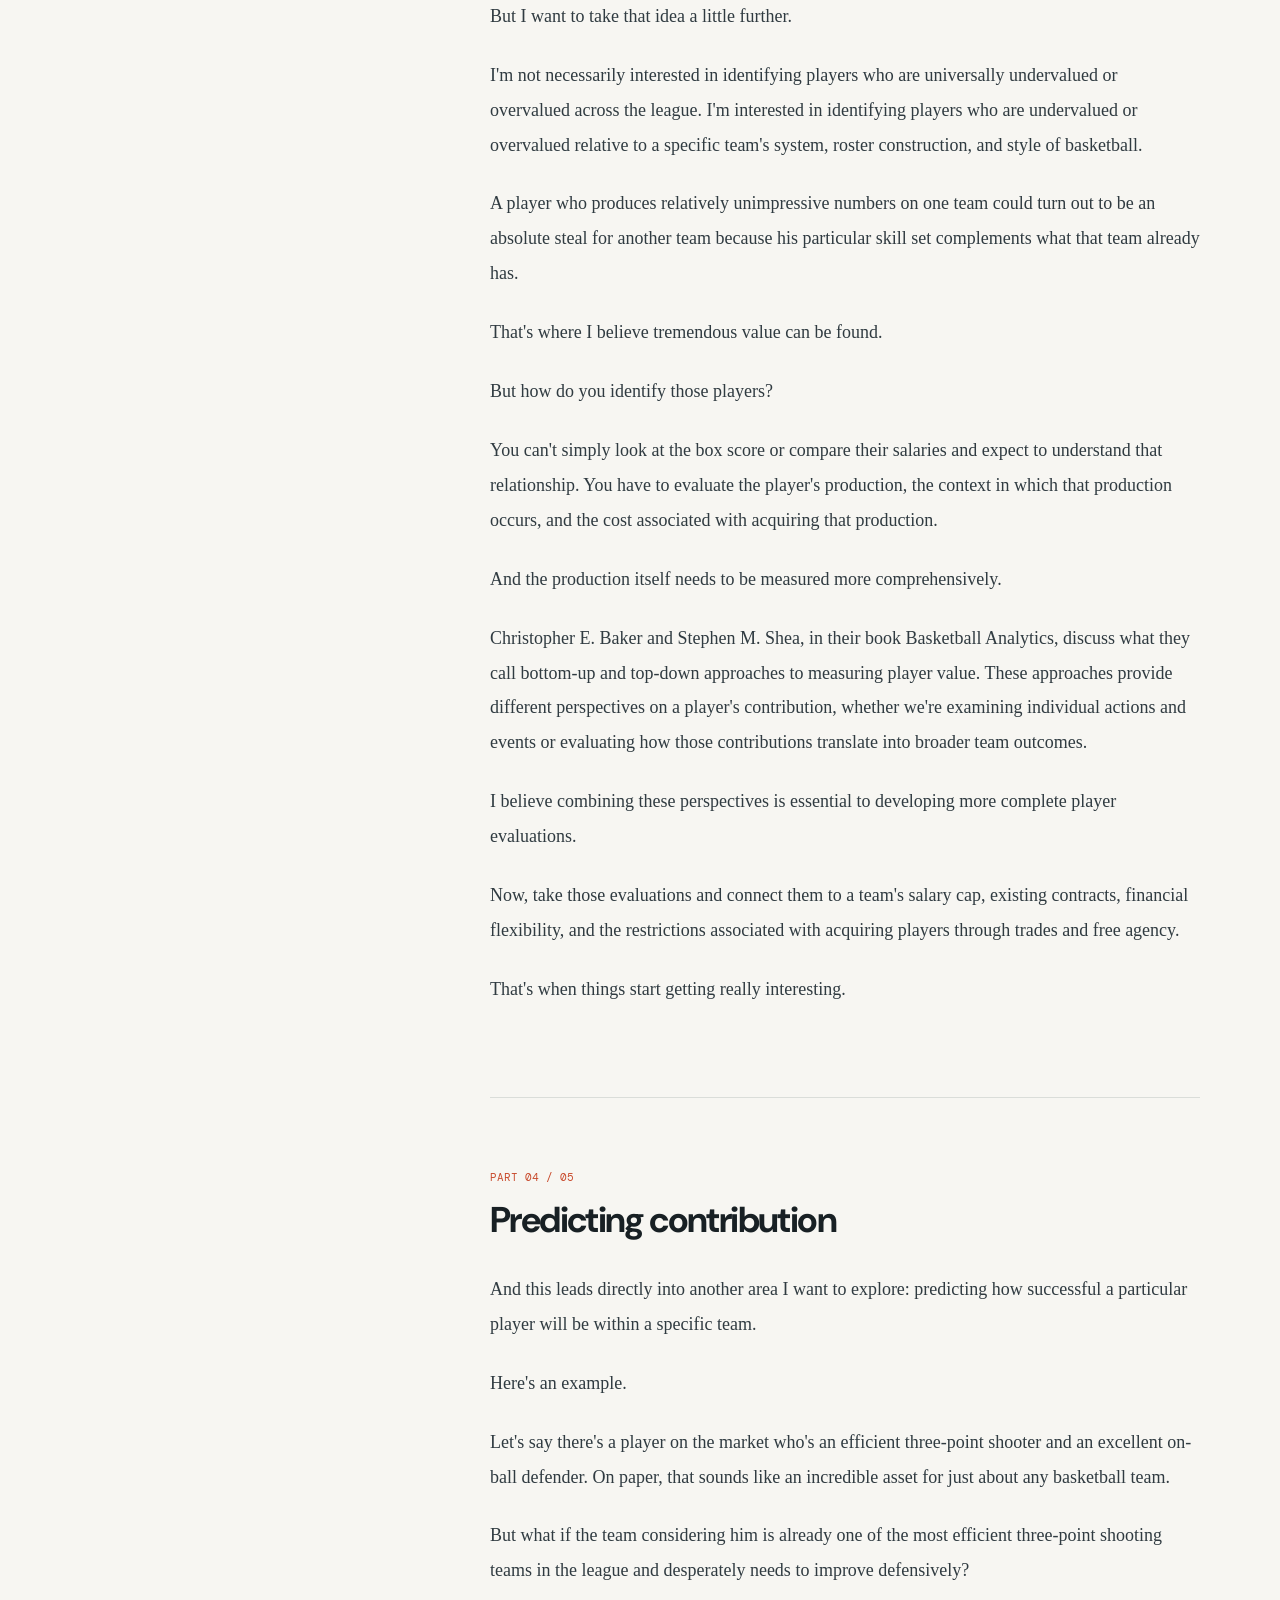
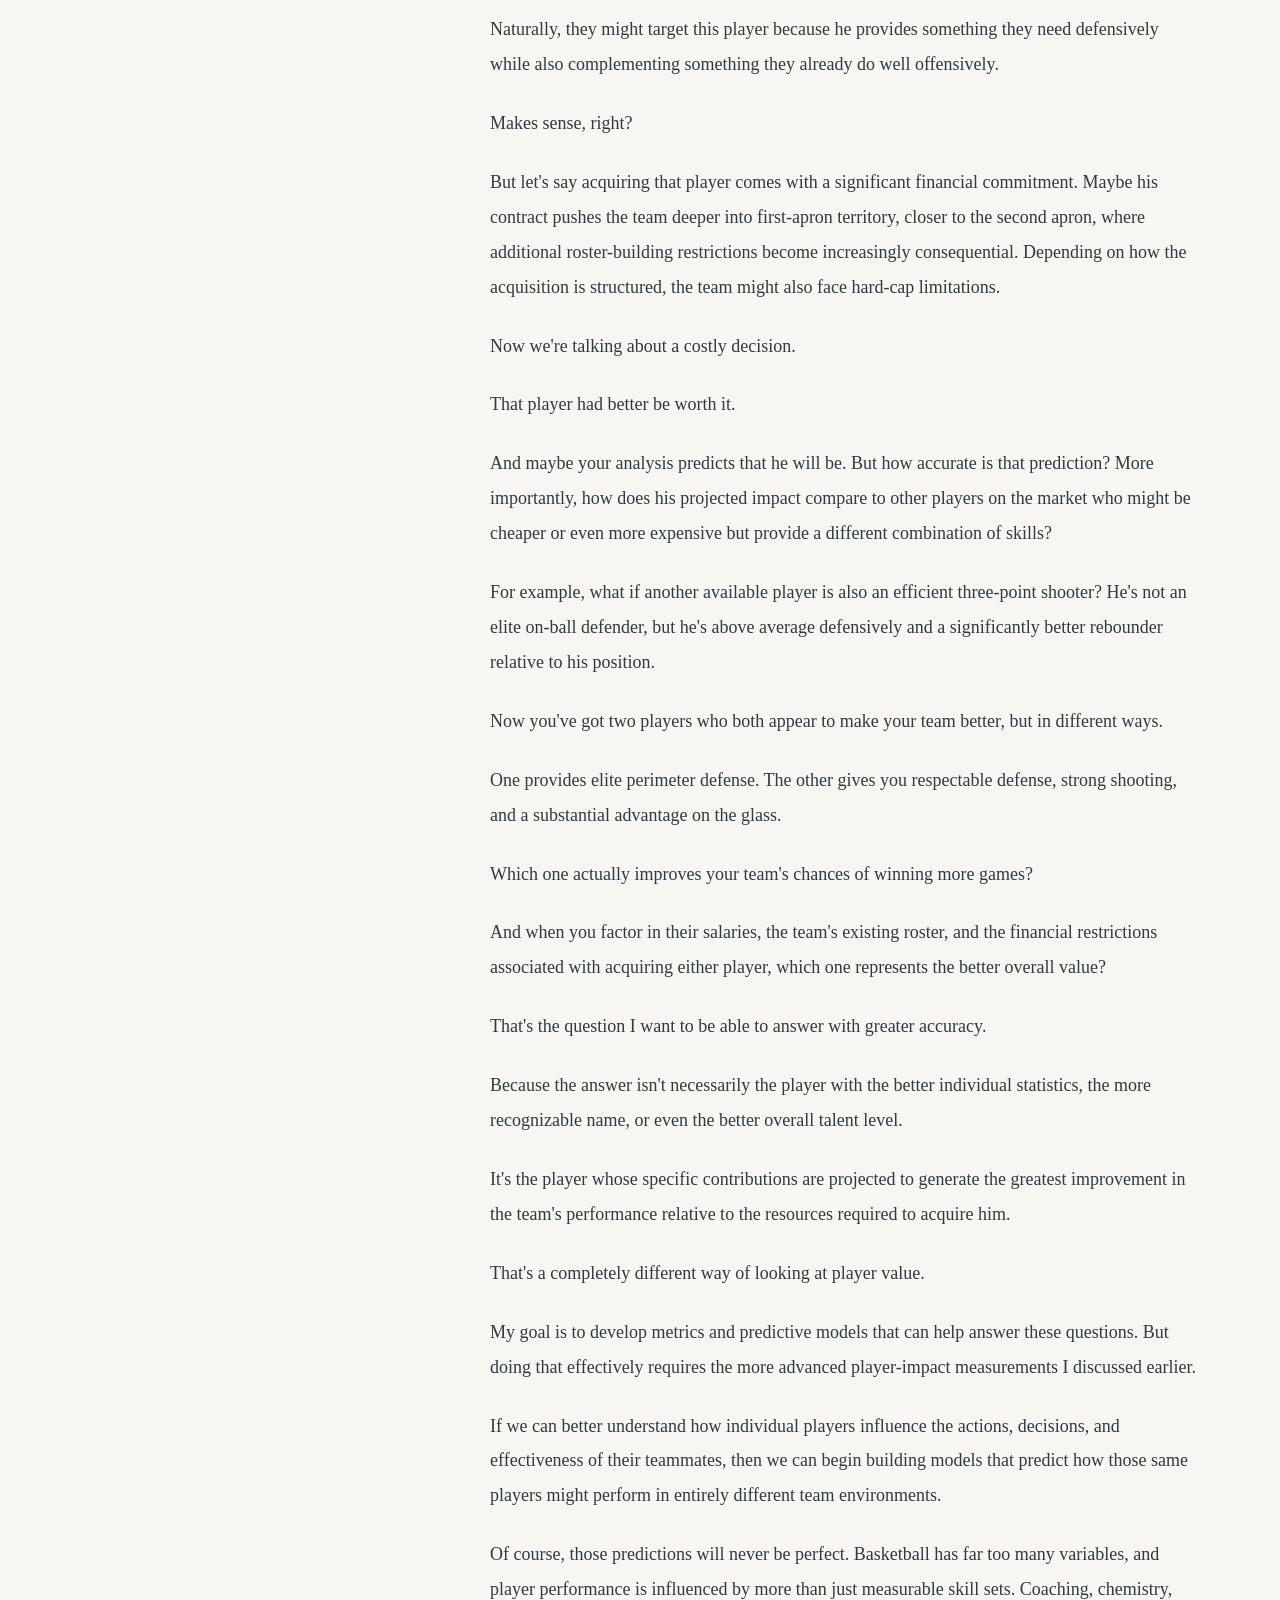
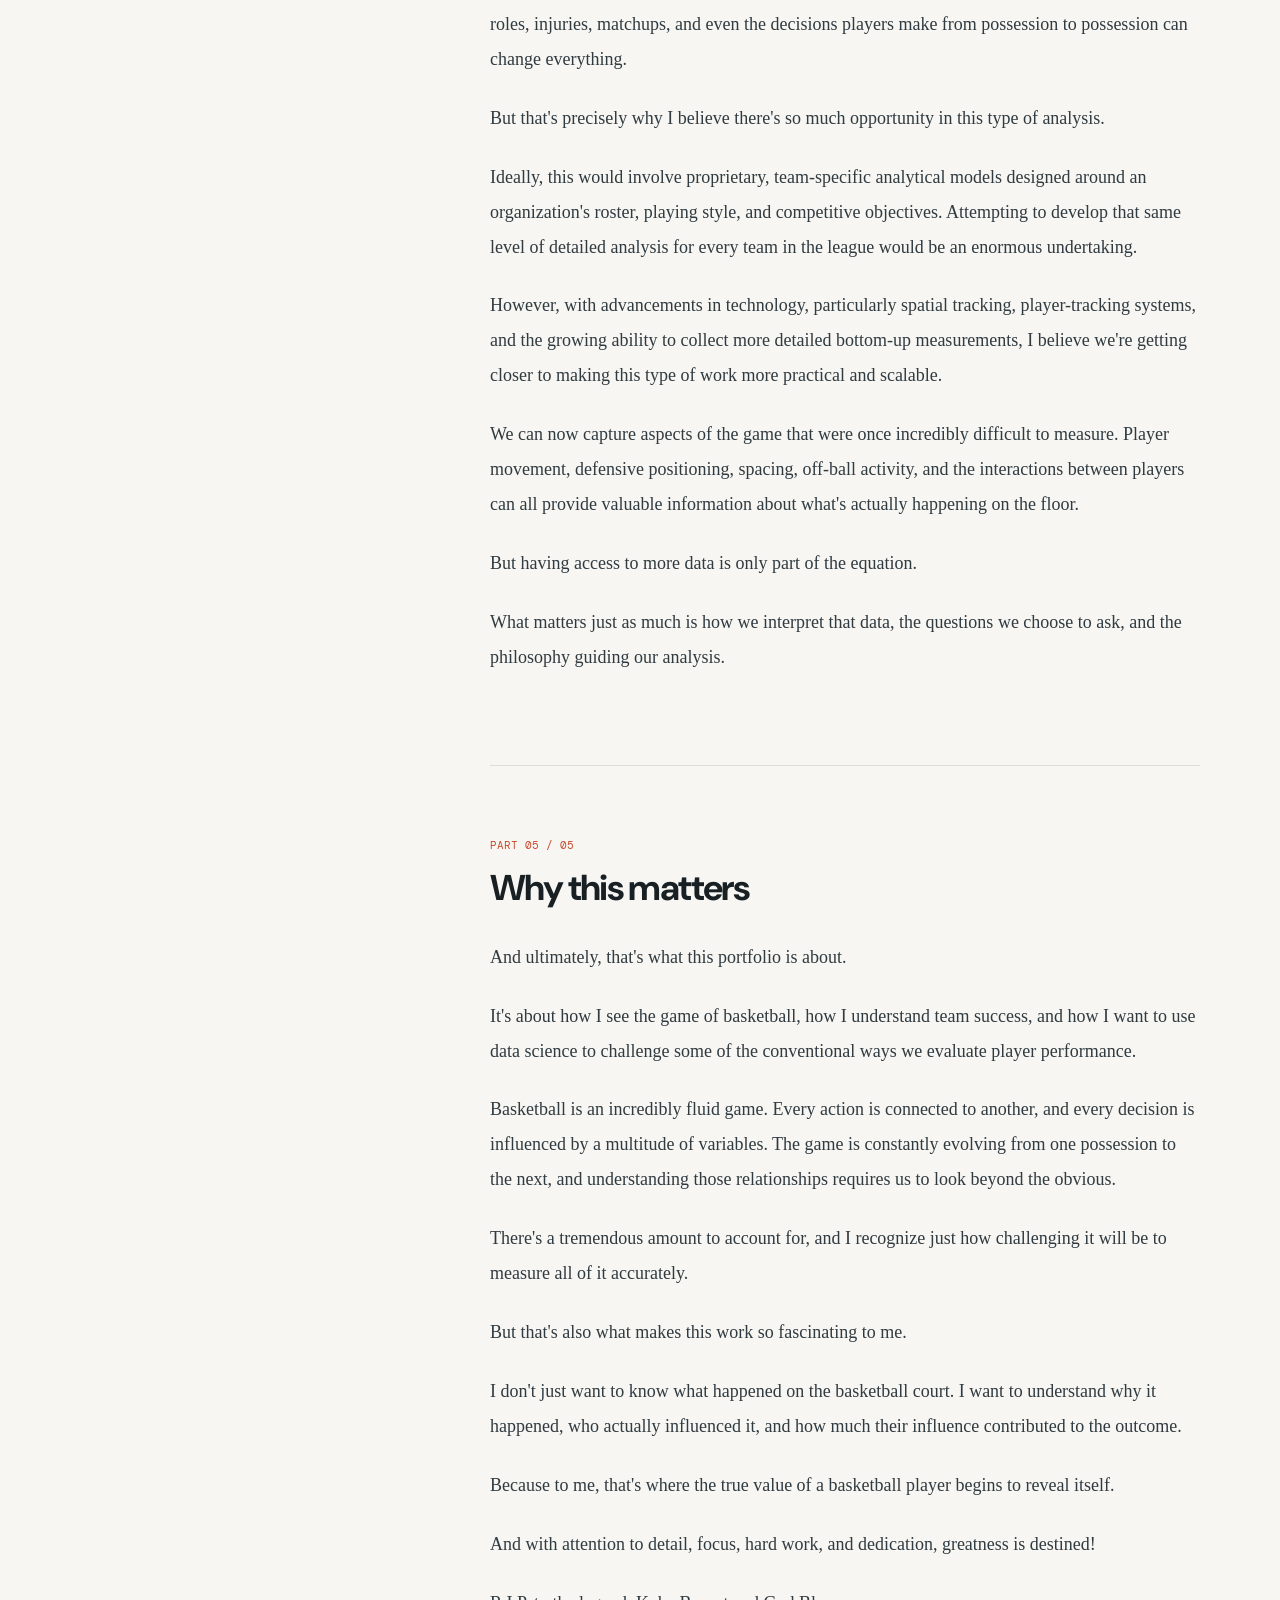
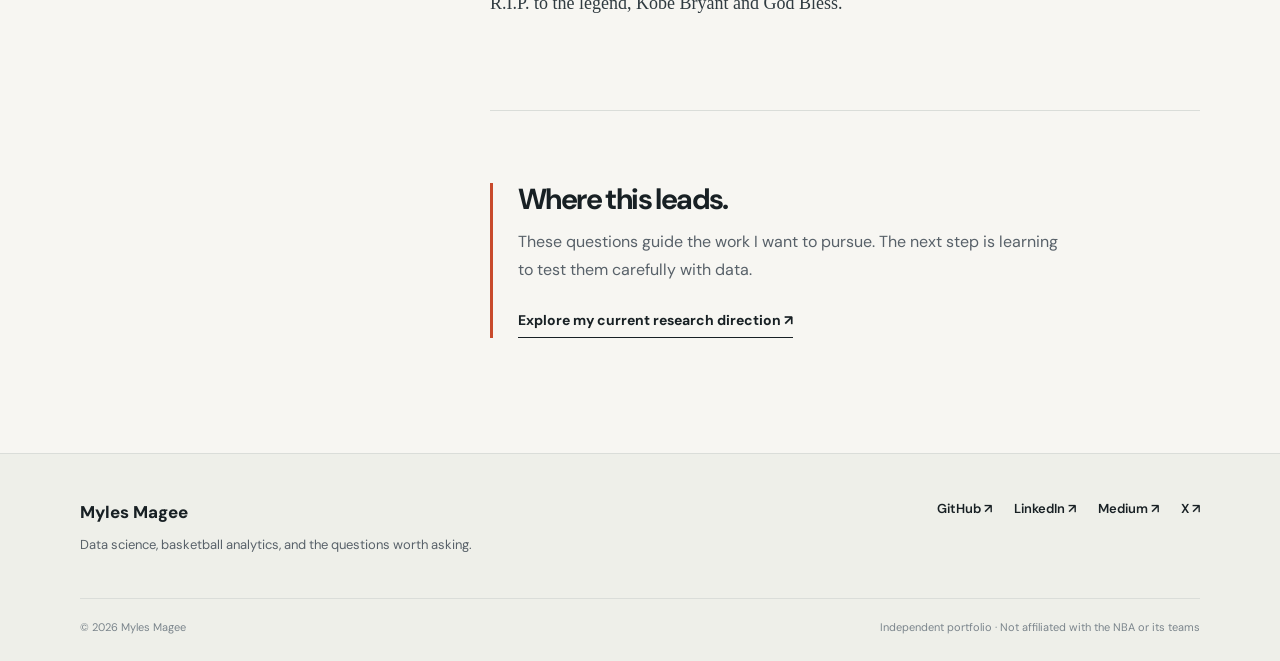
==== commit ebb224cb: "Update philosophy.html" ====
--- a/philosophy.html
+++ b/philosophy.html
@@ -1,4 +1,5 @@
 <!DOCTYPE html>
+
 <html lang="en"><head><meta charset="utf-8"/>
 <meta content="width=device-width, initial-scale=1" name="viewport"/>
 <meta content="#f7f6f2" name="theme-color"/>
@@ -11,10 +12,8 @@
 <header class="site-header" id="top">
 <div class="container header-inner">
 <a aria-label="Myles Magee home" class="brand" href="index.html"><span class="brand-monogram">MM<span>.</span></span><span class="brand-label">Myles Magee<small>Data Science · Basketball Analytics</small></span></a>
-<button aria-controls="site-nav" aria-expanded="false" aria-label="Open navigation" class="menu-toggle" type="button"><span></span><span></span></button>
-<nav aria-label="Main navigation" class="site-nav" id="site-nav">
-<a href="index.html#approach">Approach</a><a href="index.html#example">The example</a><a href="index.html#research">Research</a><a href="index.html#about">About</a><a class="nav-essay" href="philosophy.html">Read the essay <span aria-hidden="true">↗</span></a>
-</nav>
+
+<nav aria-label="Main navigation" class="site-nav" id="site-nav"><a class="nav-essay" href="philosophy.html">My insight to the game<span aria-hidden="true"> ↗</span></a></nav>
 </div>
 </header>
 <main id="main">
@@ -64,7 +63,7 @@
 <p>Of course, watching film remains essential. But imagine being able to identify and quantify many of these contributions through data without having to spend countless hours manually reviewing every possession just to recognize patterns that traditional statistics overlook.</p>
 <p>That could fundamentally change how we evaluate players.</p>
 <p>Because when you're building a basketball team, it's not just about collecting talent. It's about fit. It's about finding the right players for the system, the style of basketball you're trying to play, and, most importantly, the players already on your roster.</p>
-</section><section class="essay-chapter" id="contextual-value"><h2 class="essay-chapter-heading"><span class="chapter-no">PART 03 / 05</span>The economics of fit</h2>
+</section><figure class="essay-image-break"><img alt="Editorial portrait of a Phoenix basketball player with black-and-white photography and orange sunburst graphics" loading="lazy" src="assets/images/booker-suns.png"/><figcaption>THE ECONOMICS OF FIT / A PLAYER'S VALUE DEPENDS ON CONTEXT.</figcaption></figure><section class="essay-chapter" id="contextual-value"><h2 class="essay-chapter-heading"><span class="chapter-no">PART 03 / 05</span>The economics of fit</h2>
 <p>And that brings me to another important component of my philosophy: the relationship between player production and monetary value.</p>
 <p>In other words, what are you actually getting for what you're paying?</p>
 <p>Just because a player isn't lighting up the box score doesn't necessarily mean he's failing to live up to his contract. And the opposite is equally true. A player putting up impressive individual numbers isn't automatically providing value proportional to what his team is paying him.</p>
--- a/assets/style.css
+++ b/assets/style.css
@@ -1,32 +1,259 @@
-:root{--ink:#101115;--paper:#f0eddf;--paper2:#e3e0d3;--orange:#f15b34;--cobalt:#254bda;--lime:#d4e65e;--muted:#aaa99f;--line:#383a3c;--mono:'DM Mono',monospace;--display:'Anton','Impact',sans-serif;--condensed:'Barlow Condensed','Arial Narrow',sans-serif;--body:'Space Grotesk',Arial,sans-serif}
-*,*::before,*::after{box-sizing:border-box}html{scroll-behavior:smooth;scroll-padding-top:95px}body{margin:0;background:var(--ink);color:var(--paper);font-family:var(--body);-webkit-font-smoothing:antialiased}::selection{background:var(--orange);color:var(--ink)}a{color:inherit;text-decoration:none}img{max-width:100%;display:block}button{font:inherit}a:focus-visible,button:focus-visible{outline:3px solid var(--lime);outline-offset:5px}p{line-height:1.65}h1,h2,h3,h4,p,figure{margin-top:0}.wrap{max-width:1480px;margin:0 auto;padding-left:clamp(20px,4vw,70px);padding-right:clamp(20px,4vw,70px)}.skip-link{position:absolute;left:15px;top:-100px;background:var(--lime);color:var(--ink);padding:12px;z-index:200}.skip-link:focus{top:12px}.top-rule{height:6px;background:linear-gradient(90deg,var(--cobalt) 0 44%,var(--orange) 44% 75%,var(--lime) 75%)}
-.site-header{height:78px;display:flex;align-items:center;justify-content:space-between;padding:0 clamp(20px,4vw,70px);border-bottom:1px solid #36383a;background:var(--ink);position:relative;z-index:50}.brand{display:flex;align-items:center;gap:13px;flex-shrink:0}.brand-icon{font-family:var(--display);font-size:37px;line-height:1;letter-spacing:-1px}.brand-dot{color:var(--orange)}.brand-name{font-family:var(--condensed);font-size:18px;font-weight:800;line-height:1;letter-spacing:1.25px}.brand-name small{display:block;font:9px var(--mono);letter-spacing:.3px;color:#a5a69e;margin-top:7px}.site-nav{display:flex;align-items:center;gap:clamp(13px,2.4vw,36px);font:11px var(--mono);letter-spacing:.3px}.site-nav>a:not(.nav-special){transition:color .2s}.site-nav>a:hover{color:var(--orange)}.site-nav .nav-special{border:1px solid #666;padding:13px 15px;white-space:nowrap}.site-nav .nav-special:hover{background:var(--orange);color:var(--ink);border-color:var(--orange)}.menu-toggle{display:none;background:none;border:0;color:var(--paper);cursor:pointer;padding:10px}.menu-toggle span{display:block;background:currentColor;height:2px;width:25px;margin:5px 0}.section-meta{font:11px var(--mono);color:#b9b8b0;display:flex;align-items:center;justify-content:space-between;gap:15px;letter-spacing:.5px}.light-meta{color:#55564d}.pulse-dot{display:inline-block;width:8px;height:8px;background:var(--lime);border-radius:50%;margin-right:10px;box-shadow:0 0 0 4px #d4e65e20}
-.hero{display:grid;grid-template-columns:1.12fr .88fr;min-height:700px;max-height:910px;overflow:hidden}.hero-copy{padding-top:36px;padding-bottom:22px;display:flex;flex-direction:column;position:relative;min-width:0}.hero-meta{padding-bottom:43px}.hero-overline{font:700 13px var(--condensed);letter-spacing:2.2px;color:#a8aaa1;margin-bottom:14px}.hero-overline strong{color:var(--orange)}.hero h1{font:clamp(76px,9.05vw,142px)/.99 var(--display);letter-spacing:-.025em;display:flex;flex-direction:column;margin:0;white-space:nowrap;transform:scaleX(.94);transform-origin:left}.hero h1 .outlined{-webkit-text-stroke:2px var(--paper);color:transparent}.hero h1 .color-title{color:var(--orange)}.heading-dot{color:var(--paper)}.hero-bottom{display:flex;align-items:end;justify-content:space-between;gap:20px;max-width:545px;margin-top:auto;padding-top:34px}.hero-bottom p{font-size:clamp(16px,1.6vw,21px);line-height:1.45;letter-spacing:-.25px;max-width:440px;margin:0}.hero-bottom em{color:var(--orange);font-style:normal;font-weight:700}.round-link{width:58px;height:58px;min-width:58px;border:1px solid #777;display:grid;place-items:center;border-radius:50%;font-size:26px;transition:background .2s,transform .2s}.round-link:hover{background:var(--orange);color:var(--ink);transform:translateY(4px)}.hero-footnote{display:flex;gap:10px;justify-content:space-between;border-top:1px solid #3c3d3c;margin-top:40px;padding-top:15px;font:10px var(--mono);color:#828681}.hero-art{position:relative;margin:34px 0 34px 34px;min-height:600px;isolation:isolate}.hero-art-back{position:absolute;inset:5% 0 4% 2%;background:var(--cobalt);transform:rotate(4deg)}.hero-poster{position:absolute;inset:2% 7% 7% 8%;width:85%;height:91%;object-fit:cover;object-position:center 35%;filter:saturate(1.18) contrast(1.05);border:9px solid #efebdd;transform:rotate(-3.2deg);box-shadow:20px 25px 0 #0009}.hero-art:before{content:'✳';position:absolute;font-size:160px;color:var(--orange);right:-35px;top:-50px;z-index:3;transform:rotate(17deg)}.hero-image-ribbon{position:absolute;z-index:4;background:var(--orange);color:var(--ink);font:700 17px var(--condensed);letter-spacing:2px;padding:15px 25px;bottom:13%;left:-4%;transform:rotate(-5deg);white-space:nowrap;box-shadow:6px 6px 0 #101115}.hero-art-stamp{position:absolute;z-index:5;right:-1%;bottom:1%;width:125px;height:125px;background:var(--lime);border-radius:50%;color:var(--ink);display:flex;flex-direction:column;align-items:center;justify-content:center;transform:rotate(10deg);border:4px solid var(--ink)}.hero-art-stamp span{font:56px/.95 var(--display)}.hero-art-stamp small{font:9px/1.3 var(--mono);text-align:center}.hero-art-index{position:absolute;top:16px;left:0;z-index:6;background:var(--ink);font:10px var(--mono);padding:9px}
-.marquee{overflow:hidden;background:var(--lime);color:var(--ink);border-top:4px solid var(--ink);border-bottom:4px solid var(--ink)}.marquee-inner{font:29px/1.4 var(--display);white-space:nowrap;word-spacing:12px;animation:marquee 29s linear infinite;width:max-content;letter-spacing:2px}.marquee-inner b{color:var(--orange);margin:0 20px}@keyframes marquee{to{transform:translateX(-50%)}}
-.vision-section{background:var(--paper);color:var(--ink);overflow:hidden}.vision-grid{display:grid;grid-template-columns:1.2fr .8fr;gap:8%;padding-top:104px;padding-bottom:108px}.vision-lead{position:relative}.vision-lead h2{font:clamp(78px,10vw,160px)/.97 var(--display);letter-spacing:-.03em;margin:80px 0 0}.vision-lead h2 span{color:var(--orange)}.asterisk{font-family:serif;font-size:100px;color:var(--cobalt);position:absolute;right:9%;bottom:-75px;transform:rotate(14deg)}.vision-body{padding-top:65px}.eyebrow-tag{font:10px var(--mono);border:1px solid var(--ink);display:inline-block;padding:8px 11px;margin-bottom:24px;letter-spacing:.3px}.vision-declaration{font-size:clamp(22px,2.5vw,37px);line-height:1.24;font-weight:500;letter-spacing:-1.4px;margin-bottom:24px}.vision-declaration strong{color:var(--cobalt)}.vision-body>p:not(.vision-declaration){font-size:15px;color:#40413b;max-width:540px}.text-link{display:inline-flex;gap:20px;align-items:center;font:11px var(--mono);font-weight:500;border-bottom:2px solid currentColor;padding-bottom:10px;margin-top:20px;transition:color .2s}.text-link:hover{color:var(--orange)}
-.lab-section{padding-top:94px;padding-bottom:98px}.small-kicker{font:12px var(--mono);color:var(--orange);margin-bottom:16px}.lab-title-row{display:flex;align-items:end;justify-content:space-between;gap:44px;margin-top:36px;margin-bottom:40px}.lab-title-row h2{font:clamp(68px,8.5vw,134px)/1 var(--display);letter-spacing:-.02em;margin:0}.lab-title-row h2 span{color:var(--orange)}.lab-title-row>p{max-width:330px;font-size:15px;color:#b6b7ae;margin-bottom:9px}.lab-shell{display:grid;grid-template-columns:370px 1fr;border:1px solid #565b5c;min-height:570px}.lab-sidebar{padding:24px 26px 28px;display:flex;flex-direction:column}.lab-topline{display:flex;justify-content:space-between;font:10px var(--mono);color:#a8a8a0;border-bottom:1px solid var(--line);padding-bottom:19px}.live-indicator{color:var(--lime)}.lab-instruction{font:10px var(--mono);color:#747c7c;margin:27px 0 9px}.step-button{display:flex;align-items:center;gap:15px;width:100%;padding:17px 12px;text-align:left;background:transparent;border:0;border-bottom:1px solid #414446;cursor:pointer;color:var(--paper);font:700 17px var(--condensed);letter-spacing:.7px}.step-button b{font:11px var(--mono);color:#838782}.step-button span:last-child{margin-left:auto}.step-button.active{background:var(--orange);color:var(--ink)}.step-button.active b{color:var(--ink)}.step-button:hover:not(.active){background:#2c3034}.lab-readout{margin-top:auto;padding-top:26px}.lab-readout small{font:10px var(--mono);color:var(--orange)}.lab-readout h3{font:38px/1.1 var(--display);margin:8px 0 10px}.lab-readout p{font-size:14px;line-height:1.5;color:#b4b7b0;min-height:66px;margin:0}.court-frame{background:#181c20;display:flex;flex-direction:column;border-left:1px solid #565b5c}.court-bar,.court-bottom{font:10px var(--mono);color:#9b9e9d;display:flex;justify-content:space-between;gap:15px;padding:15px 24px}.court-bar{border-bottom:1px solid #30383c}.court-bottom{margin-top:auto;border-top:1px solid #30383c;justify-content:flex-start;gap:20px;align-items:center}.court-caption{margin-left:auto}#play-court{width:100%;height:auto;max-height:500px;flex:1}.player{transition:transform .47s ease}.player circle{stroke:#181c20;stroke-width:3}.player text{font:700 16px var(--mono);text-anchor:middle;dominant-baseline:middle;fill:var(--ink)}.player.offensive circle{fill:var(--orange)}.player.defensive circle{fill:#7bb3ee}.player.defensive text{fill:#101115}.court-bottom i{display:inline-block;width:9px;height:9px;border-radius:50%;margin-right:5px}.legend-offense{background:var(--orange)}.legend-defense{background:#7bb3ee}#play-path{transition:d .3s ease}.lab-question{display:flex;align-items:center;gap:22px;padding:27px 0;border-bottom:1px solid #505356}.question-symbol{font:86px/.8 var(--display);color:var(--orange)}.lab-question p{font:18px/1.35 var(--condensed);font-weight:700;letter-spacing:.9px;margin:0}.lab-question p strong{font-size:27px}.lab-question a{margin-left:auto;font-size:30px;border:1px solid #5d5d58;width:58px;height:58px;display:grid;place-items:center}.lab-question a:hover{background:var(--orange);color:var(--ink)}
-.ideas-section{background:var(--cobalt);color:var(--paper);padding:94px 0 100px}.ideas-heading{display:flex;align-items:end;justify-content:space-between;gap:40px;margin:38px 0 50px}.ideas-heading h2{font:clamp(60px,7.3vw,112px)/1.03 var(--display);margin:0}.ideas-heading h2 em{font-style:normal;color:var(--lime)}.ideas-heading>p{max-width:295px;font-size:16px}.idea-grid{display:grid;grid-template-columns:repeat(3,1fr);gap:14px}.idea-card{position:relative;background:var(--paper);color:var(--ink);padding:27px 27px 23px;min-height:440px;display:flex;flex-direction:column;overflow:hidden}.idea-card:nth-child(2){background:var(--lime)}.idea-card:nth-child(3){background:var(--orange)}.idea-number{font:12px var(--mono)}.idea-star{font-size:76px;position:absolute;right:16px;top:10px;line-height:1;transform:rotate(10deg)}.idea-card h3{font:clamp(51px,5.5vw,87px)/.98 var(--display);margin:100px 0 21px}.idea-card p{font-size:14px;line-height:1.5;max-width:310px}.idea-bottom{margin-top:auto;border-top:1px solid #7776;padding-top:15px;font:10px var(--mono)}
-.feature-section{padding-top:95px;padding-bottom:110px}.feature-grid{display:grid;grid-template-columns:.9fr 1.1fr;align-items:center;gap:10%;margin-top:36px}.feature-art{position:relative}.feature-img-frame{background:var(--orange);padding:18px;transform:rotate(-2.5deg);box-shadow:23px 23px 0 var(--cobalt)}.feature-img-frame img{width:100%;aspect-ratio:1/1.02;object-fit:cover;object-position:center}.feature-img-caption{display:block;margin-top:34px;color:#aaa;font:10px var(--mono)}.feature-kicker{font:11px var(--mono);color:var(--orange);margin-bottom:20px}.feature-copy h2{font:clamp(59px,6.7vw,108px)/1.02 var(--display);letter-spacing:-.02em;margin:0 0 22px}.feature-copy h2 span{color:var(--orange)}.feature-copy p{font-size:15px;color:#a8aaa5;max-width:560px}.button-arrow{margin-top:26px;display:inline-flex;align-items:center;justify-content:space-between;gap:25px;background:var(--lime);color:var(--ink);padding:17px 20px;font:11px var(--mono);min-width:310px;transition:background .2s}.button-arrow span{font-size:20px}.button-arrow:hover{background:var(--orange)}
-.research-section{background:var(--paper);color:var(--ink);padding:96px 0 115px}.research-head{display:flex;justify-content:space-between;align-items:end;gap:40px;margin:40px 0 44px}.research-head h2{font:clamp(78px,9.2vw,145px)/1 var(--display);margin:0}.research-head h2 span{color:var(--cobalt)}.research-head>p{max-width:315px;font-size:16px}.research-feature{background:var(--ink);color:var(--paper);display:grid;grid-template-columns:1fr .42fr;min-height:386px}.research-card-intro{padding:40px 45px}.project-badge{display:inline-block;border:1px solid #888;padding:8px 11px;font:10px var(--mono)}.research-card-intro h3{font:clamp(95px,11vw,175px)/1 var(--display);letter-spacing:.015em;margin:19px 0}.big-period{color:var(--orange)}.research-card-intro p{max-width:430px;color:#c5c5b9;margin-bottom:28px}.research-tags{display:flex;flex-wrap:wrap;gap:8px}.research-tags span{font:10px var(--mono);border:1px solid #494a49;padding:7px 9px}.stat-block{background:var(--orange);color:var(--ink);padding:35px 30px;display:flex;flex-direction:column;justify-content:center;align-items:center;text-align:center}.stat-block strong{font:clamp(90px,10vw,165px)/1 var(--display)}.stat-block strong span{font-size:40px}.stat-block p{font:700 27px/1.1 var(--condensed);letter-spacing:1px}.stat-block small{font:10px var(--mono);display:block;margin-top:10px}.research-futures{margin-top:45px}.futures-head{display:flex;justify-content:space-between;font:10px var(--mono);border-bottom:1px solid #bbb9ae;padding-bottom:15px}.future-grid{display:grid;grid-template-columns:repeat(3,1fr)}.future-grid>div{padding:30px 25px 15px 0}.future-grid>div+div{border-left:1px solid #bcb9ae;padding-left:25px}.future-grid b{font:13px var(--mono);color:var(--cobalt)}.future-grid h3{font:700 30px/1 var(--condensed);margin:38px 0 10px}.future-grid p{font-size:13px;max-width:320px;color:#53554f}
-.about-section{background:var(--paper);color:var(--ink);padding:100px 0 112px}.about-grid{display:grid;grid-template-columns:.9fr 1.1fr;gap:8%;margin-top:48px}.about-title-block{position:relative}.about-title-block h2{font:clamp(100px,11vw,170px)/1 var(--display);margin:0}.about-title-block h2 span{color:var(--orange)}.about-sticker{display:grid;place-items:center;text-align:center;width:185px;height:185px;background:var(--cobalt);color:var(--paper);border-radius:50%;font:700 25px/1 var(--condensed);letter-spacing:1px;transform:rotate(13deg);margin:35px 0 0 35%}.about-text{padding:10px 0 0;max-width:650px}.about-text h3{font:700 38px/1.03 var(--condensed);margin-bottom:27px}.about-text p{font-size:16px;color:#464742}.about-text strong{color:#151619}.about-signature{font:28px var(--display);margin-top:32px;border-top:1px solid #b3b3ac;padding-top:20px}.about-signature span{font:11px var(--mono);color:var(--cobalt);margin-left:13px}.skills-block{display:grid;grid-template-columns:.75fr 1.25fr;gap:9%;margin-top:125px;padding-top:35px;border-top:2px solid var(--ink)}.skills-intro h3{font:clamp(48px,6vw,88px)/1 var(--display);margin-bottom:18px}.skills-intro h3 span{color:var(--orange)}.skills-intro p{max-width:280px;color:#666}.skills-list>div{display:grid;grid-template-columns:40px 1fr;gap:22px;border-bottom:1px solid #bbb9b1;padding:17px 0}.skills-list>div:first-child{padding-top:0}.skills-list>div>span{font:11px var(--mono);color:var(--cobalt)}.skills-list h4{font:700 26px/1.1 var(--condensed);letter-spacing:.4px;margin:0 0 6px}.skills-list p{font-size:13px;color:#51514d;margin:0;max-width:450px}
-.closing-section{padding-top:110px;padding-bottom:110px}.closing-small{font:12px var(--mono);color:var(--orange)}.closing-section h2{font:clamp(100px,14vw,215px)/.98 var(--display);margin:25px 0 30px;letter-spacing:-.03em}.closing-section h2 span{-webkit-text-stroke:2px var(--paper);color:transparent}.closing-row{display:flex;align-items:center;justify-content:space-between;gap:20px;border-top:1px solid #555;padding-top:30px}.closing-row p{max-width:400px;color:#adb0aa;font-size:16px}.closing-cta{display:flex;align-items:center;justify-content:space-between;gap:45px;background:var(--orange);color:var(--ink);font:11px var(--mono);padding:22px 24px;min-width:270px}.closing-cta span{font-size:23px}.closing-cta:hover{background:var(--lime)}.site-footer{border-top:1px solid #474844;padding:33px 0 40px}.footer-grid{display:grid;grid-template-columns:.45fr 1.2fr .9fr 1.1fr;gap:22px;align-items:start}.footer-brand{font:57px/.85 var(--display)}.footer-brand span{color:var(--orange)}.site-footer p,.site-footer a:not(.footer-brand){font:10px/1.8 var(--mono);color:#8e928c;margin:0}.site-footer a:hover{color:var(--orange)}.footer-grid>div:nth-child(3){display:flex;flex-direction:column}
-/* Essay page */
-.essay-page{background:var(--paper);color:var(--ink)}.essay-page .site-header{background:var(--ink);color:var(--paper)}.essay-hero{background:var(--cobalt);color:var(--paper);overflow:hidden}.essay-hero-content{padding-top:65px;padding-bottom:82px;position:relative}.essay-hero .section-meta{color:#e6e4cf}.essay-eyebrow{font:12px var(--mono);margin:74px 0 22px}.essay-hero h1{font:clamp(79px,11vw,177px)/.95 var(--display);margin:0;max-width:1100px;position:relative;z-index:2}.essay-hero h1 span{color:var(--lime)}.essay-intro{font-size:clamp(18px,2vw,25px);line-height:1.43;max-width:700px;margin:32px 0 0}.essay-hero-sticker{position:absolute;right:7%;top:20%;font:130px/1 var(--display);color:var(--orange);transform:rotate(20deg)}.essay-hero-footer{display:flex;gap:24px;font:11px var(--mono);margin-top:60px}.essay-hero-footer span{border:1px solid #bec3fd;padding:10px 13px}.essay-layout{display:grid;grid-template-columns:250px minmax(0,720px);justify-content:center;gap:7%;padding-top:90px;padding-bottom:125px}.essay-aside{border-top:2px solid var(--ink);padding-top:18px;align-self:start;position:sticky;top:25px}.essay-aside strong{font:12px var(--mono)}.essay-toc{display:flex;flex-direction:column;gap:19px;margin-top:32px}.essay-toc a{font:700 17px var(--condensed);line-height:1.15;letter-spacing:.4px;color:#5a5a55}.essay-toc a span{font:10px var(--mono);color:var(--orange);margin-right:10px}.essay-toc a:hover{color:var(--cobalt)}.essay-aside-foot{border-top:1px solid #c7c6b8;margin-top:35px;padding-top:20px;font:11px/1.6 var(--mono);color:#666}.essay-body{max-width:720px}.essay-body>p{font-size:clamp(17px,1.45vw,20px);line-height:1.83;letter-spacing:-.15px;margin:0 0 25px;color:#252623}.essay-body .lead-paragraph{font-size:clamp(24px,2.65vw,36px);line-height:1.34;font-weight:600;letter-spacing:-.7px;margin-bottom:40px}.essay-chapter{margin-top:78px;scroll-margin-top:90px}.essay-chapter-heading{font:clamp(43px,5.2vw,72px)/1.05 var(--display);margin:0 0 36px;border-top:2px solid var(--ink);padding-top:27px}.essay-chapter-heading .chapter-no{font:13px var(--mono);color:var(--orange);display:block;margin-bottom:16px}.essay-body .essay-chapter p{font-size:clamp(17px,1.45vw,20px);line-height:1.83;letter-spacing:-.15px;color:#252623;margin:0 0 26px}.essay-pullquote{border-left:8px solid var(--orange);padding:3px 0 3px 25px;margin:45px 0;color:var(--cobalt);font:clamp(28px,3vw,43px)/1.3 var(--condensed);font-weight:700}.essay-image{margin:55px 0}.essay-image img{max-height:570px;width:100%;object-fit:contain;background:var(--ink)}.essay-image figcaption{font:10px var(--mono);color:#65675e;margin-top:12px}.essay-outro{margin-top:76px;padding:50px;background:var(--ink);color:var(--paper)}.essay-outro h2{font:56px/1 var(--display)}.essay-outro p{font-size:16px;max-width:560px}.essay-outro a{color:var(--lime);font:12px var(--mono);border-bottom:1px solid currentColor;padding-bottom:5px}.reading-progress{position:fixed;top:0;left:0;height:5px;background:var(--orange);width:0;z-index:100;pointer-events:none}
-@media (max-width:1200px){.hero{min-height:640px}.hero h1{font-size:clamp(68px,8.4vw,118px)}.hero-art{min-height:540px;margin-left:8px}.lab-shell{grid-template-columns:305px 1fr}.feature-copy h2{font-size:clamp(55px,6.3vw,92px)}.idea-card{min-height:395px}.idea-card h3{font-size:clamp(49px,5.6vw,76px)}}
-@media (max-width:950px){.site-header{height:72px}.menu-toggle{display:block}.site-nav{position:absolute;left:0;right:0;top:100%;background:var(--ink);padding:28px;display:none;flex-direction:column;align-items:stretch;gap:23px;border-bottom:2px solid var(--orange)}.site-nav.open{display:flex}.hero{max-height:none;min-height:0;grid-template-columns:1fr}.hero-copy{padding-top:29px}.hero h1{font-size:clamp(78px,13vw,150px)}.hero-meta{padding-bottom:25px}.hero-bottom{margin-top:35px;max-width:680px}.hero-art{margin:22px auto 70px;width:min(80vw,550px);height:650px;min-height:0}.hero-art:before{right:-50px}.vision-grid{grid-template-columns:1fr;gap:30px}.vision-lead h2{margin-top:35px;font-size:clamp(77px,11vw,130px)}.vision-body{padding-top:10px}.asterisk{right:4%;bottom:-20px}.lab-title-row h2{font-size:clamp(68px,10vw,115px)}.lab-shell{grid-template-columns:1fr}.lab-sidebar{border-bottom:1px solid #555}.steps{display:grid;grid-template-columns:repeat(2,1fr);gap:10px}.step-button{border:1px solid #404446}.lab-readout{margin-top:25px}.lab-readout p{min-height:0}.court-frame{border-left:0}.ideas-heading,.research-head{align-items:start;flex-direction:column}.idea-grid{gap:9px}.idea-card{padding:20px;min-height:380px}.idea-card h3{font-size:clamp(45px,5.5vw,68px)}.feature-grid{gap:6%}.feature-copy h2{font-size:clamp(49px,6vw,75px)}.about-grid{gap:5%}.about-title-block h2{font-size:clamp(85px,11vw,140px)}.skills-block{gap:5%}.essay-layout{grid-template-columns:180px minmax(0,1fr);gap:4%}}
-@media (max-width:670px){.wrap{padding-left:20px;padding-right:20px}.brand-name{font-size:16px}.hero h1{font-size:clamp(66px,14.9vw,112px)}.hero-overline{font-size:11px}.hero-art{width:80vw;height:510px;margin-bottom:55px}.hero-art-stamp{height:88px;width:88px}.hero-art-stamp span{font-size:38px}.hero-art-stamp small{font-size:7px}.hero-image-ribbon{font-size:12px;padding:11px 15px}.hero-art:before{font-size:105px;right:-25px}.hero-footnote{font-size:8px}.hero-bottom p{font-size:16px}.marquee-inner{font-size:22px}.vision-grid{padding-top:68px;padding-bottom:79px}.vision-lead h2{font-size:clamp(66px,13.3vw,95px)}.vision-declaration{font-size:25px}.asterisk{font-size:70px;bottom:-14px}.lab-section,.feature-section{padding-top:75px;padding-bottom:80px}.lab-title-row{flex-direction:column;align-items:start;gap:16px}.lab-title-row h2{font-size:clamp(51px,11.5vw,83px)}.lab-title-row>p{max-width:100%}.steps{grid-template-columns:1fr 1fr;gap:6px}.step-button{font-size:14px;gap:8px;padding:12px 7px}.step-button b{font-size:9px}.lab-sidebar{padding:18px}.lab-readout h3{font-size:31px}.court-bar,.court-bottom{font-size:8px;padding:13px;gap:9px}.court-caption{display:none}.lab-question p{font-size:14px}.lab-question p strong{font-size:18px}.lab-question a{width:43px;height:43px;min-width:43px}.question-symbol{font-size:62px}.ideas-section,.research-section,.about-section{padding:74px 0 80px}.ideas-heading h2,.research-head h2{font-size:clamp(63px,12.5vw,102px)}.idea-grid{grid-template-columns:1fr;gap:13px}.idea-card{min-height:330px}.idea-card h3{font-size:73px;margin:60px 0 20px}.feature-grid{grid-template-columns:1fr;gap:65px}.feature-art{max-width:520px;margin:0 20px 0 0}.feature-copy h2{font-size:clamp(57px,11.5vw,82px)}.research-feature{grid-template-columns:1fr}.research-card-intro{padding:30px 24px}.research-card-intro h3{font-size:clamp(85px,18vw,135px)}.stat-block{padding:20px;flex-direction:row;gap:30px}.stat-block strong{font-size:95px}.stat-block p{font-size:19px;margin:0}.future-grid{grid-template-columns:1fr}.future-grid>div,.future-grid>div+div{border-left:0;border-bottom:1px solid #bcb9ae;padding:18px 0}.future-grid h3{margin:10px 0}.futures-head span:last-child{display:none}.about-grid{grid-template-columns:1fr;gap:32px}.about-title-block h2{font-size:clamp(99px,20vw,160px)}.about-sticker{width:140px;height:140px;font-size:20px;margin:20px 0 0 auto}.about-text h3{font-size:32px}.skills-block{grid-template-columns:1fr;margin-top:85px;gap:32px}.skills-intro h3{font-size:64px}.closing-section{padding-top:83px;padding-bottom:80px}.closing-section h2{font-size:clamp(76px,16vw,130px)}.closing-row{flex-direction:column;align-items:start}.footer-grid{grid-template-columns:1fr 1fr;gap:26px}.footer-brand{font-size:48px}.essay-hero-content{padding-top:35px;padding-bottom:50px}.essay-hero h1{font-size:clamp(64px,12.2vw,110px)}.essay-eyebrow{margin-top:50px}.essay-hero-sticker{font-size:70px;right:3%;top:17%}.essay-hero-footer{flex-wrap:wrap;margin-top:35px}.essay-layout{display:block;padding-top:40px;padding-bottom:80px}.essay-aside{position:static;margin-bottom:50px}.essay-toc{display:grid;grid-template-columns:1fr 1fr}.essay-body .essay-chapter p,.essay-body>p{font-size:17px}.essay-chapter-heading{font-size:52px}.essay-outro{padding:25px}.essay-outro h2{font-size:43px}.archive-hero h1{font-size:clamp(65px,13vw,100px);margin-top:45px}}
-@media (max-width:410px){.hero h1{font-size:14vw}.hero-art{height:410px}.hero-poster{border-width:5px}.hero-art-index{font-size:7px}.brand-name small{font-size:8px}.idea-card h3{font-size:62px}}
-@media (prefers-reduced-motion:reduce){html{scroll-behavior:auto}.marquee-inner{animation:none}.player,.round-link{transition:none}}
-
-/* Connect / social profiles */
-.social-block{margin-top:58px;padding-top:0;scroll-margin-top:100px}
-.social-block-heading{display:flex;justify-content:space-between;gap:16px;align-items:center;border-top:1px solid #4a4d4e;padding-top:22px;margin-bottom:17px;color:#aeb0a8;font:11px var(--mono);letter-spacing:.55px}
-.social-block-heading span:last-child{color:var(--orange)}
-.social-list{display:grid;grid-template-columns:repeat(3,minmax(0,1fr));gap:12px}
-.social-list>a{min-width:0;display:flex;align-items:center;gap:15px;padding:22px 19px;border:1px solid #54575b;transition:background .2s,border-color .2s,transform .2s}
-.social-list>a:hover{background:#23272b;border-color:var(--orange);transform:translateY(-3px)}
-.social-monogram{display:grid;place-items:center;flex:0 0 35px;width:35px;height:35px;background:var(--paper);color:var(--ink);font:800 19px var(--condensed)}
-.social-name{font:800 clamp(17px,2vw,25px)/1 var(--condensed);letter-spacing:.7px}
-.social-arrow{margin-left:auto;color:var(--orange);font:25px var(--condensed)}
-@media(max-width:670px){.social-list{grid-template-columns:1fr}.social-block{margin-top:43px}.social-list>a{padding:16px 17px}.social-block-heading{font-size:10px}.social-block-heading span:last-child{display:none}}
-@media(prefers-reduced-motion:reduce){.social-list>a{transition:none}}
+/* Beyond the Box Score — a quieter, reading-first editorial system */
+:root {
+  --paper: #f7f6f2;
+  --surface: #ffffff;
+  --soft: #eeefe9;
+  --ink: #182024;
+  --muted: #586169;
+  --subtle: #7b858c;
+  --line: #daddd9;
+  --orange: #c84a2c;
+  --blue: #294eb9;
+  --court: #181c20;
+  --font: 'DM Sans', -apple-system, BlinkMacSystemFont, 'Segoe UI', sans-serif;
+  --mono: 'DM Mono', ui-monospace, SFMono-Regular, Menlo, monospace;
+}
+*, *::before, *::after { box-sizing: border-box; }
+html { scroll-behavior: smooth; scroll-padding-top: 106px; }
+body { margin: 0; color: var(--ink); background: var(--paper); font: 400 16px/1.7 var(--font); -webkit-font-smoothing: antialiased; }
+a { color: inherit; text-decoration: none; }
+a:hover { color: var(--orange); }
+a:focus-visible, button:focus-visible { outline: 3px solid var(--blue); outline-offset: 4px; }
+button { font: inherit; }
+img { display: block; max-width: 100%; }
+figure, h1, h2, h3, p { margin-top: 0; }
+.container { width: min(100% - 64px, 1120px); margin-inline: auto; }
+.skip-link { position: absolute; z-index: 999; padding: 12px 20px; background: var(--ink); color: white; transform: translateY(-120%); }
+.skip-link:focus { transform: translateY(0); }
+
+/* Header: small, calm, consistently placed */
+.site-header { position: relative; z-index: 100; border-bottom: 1px solid var(--line); background: var(--paper); }
+.header-inner { min-height: 81px; display: flex; align-items: center; justify-content: space-between; gap: 30px; }
+.brand { display: inline-flex; align-items: center; gap: 15px; flex-shrink: 0; }
+.brand-monogram { display: grid; place-items: center; width: 44px; height: 44px; border: 1.5px solid var(--ink); font-size: 18px; font-weight: 800; letter-spacing: -.09em; line-height: 1; }
+.brand-monogram span { color: var(--orange); }
+.brand-label { font-size: 14px; font-weight: 800; line-height: 1.3; letter-spacing: -.02em; }
+.brand-label small { display: block; margin-top: 3px; font-weight: 400; font-size: 10px; color: var(--muted); letter-spacing: .02em; }
+.site-nav { display: flex; align-items: center; gap: clamp(14px, 2vw, 30px); }
+.site-nav a { font-size: 12px; font-weight: 600; color: var(--muted); white-space: nowrap; }
+.site-nav a:hover { color: var(--ink); }
+.site-nav .nav-essay { padding: 10px 0 10px 16px; border-left: 1px solid var(--line); color: var(--ink); }
+.site-nav .nav-essay:hover { color: var(--orange); }
+.menu-toggle { display: none; border: 0; background: transparent; padding: 12px; cursor: pointer; }
+.menu-toggle span { display: block; width: 25px; height: 2px; background: var(--ink); margin: 6px 0; }
+
+/* Type scales, spacing, and links */
+.eyebrow, .section-label, .minor-label { font: 500 11px/1.6 var(--mono); letter-spacing: .055em; color: var(--orange); }
+.section-label { color: var(--subtle); margin-bottom: 24px; }
+.minor-label { color: var(--muted); }
+h1, h2, h3 { color: var(--ink); letter-spacing: -.055em; font-weight: 700; line-height: 1.13; }
+h2 { font-size: clamp(30px, 3.8vw, 48px); }
+h3 { font-size: 21px; }
+p { color: var(--muted); }
+.text-orange { color: var(--orange); }
+.body-copy p { max-width: 62ch; font-size: 17px; line-height: 1.85; margin-bottom: 20px; }
+.body-copy strong { color: var(--ink); font-weight: 700; }
+.section { padding-block: 112px; }
+.section-rule { border-top: 1px solid var(--line); }
+.section-soft { background: var(--soft); border-top: 1px solid var(--line); border-bottom: 1px solid var(--line); }
+.section-heading { display: flex; justify-content: space-between; align-items: end; gap: 36px; margin-bottom: 45px; }
+.section-heading h2 { margin: 0; }
+.section-heading > p { max-width: 335px; margin: 0; font-size: 15px; line-height: 1.8; }
+.inline-link { display: inline-block; padding-bottom: 4px; border-bottom: 1px solid var(--ink); margin-top: 9px; font-size: 14px; font-weight: 700; color: var(--ink); }
+.inline-link:hover { color: var(--orange); border-color: var(--orange); }
+
+/* Hero: typographic focal point, one carefully cropped piece of artwork */
+.hero { display: grid; grid-template-columns: minmax(0, 1.15fr) minmax(265px, .75fr); gap: clamp(50px, 8vw, 114px); align-items: center; padding-top: 100px; padding-bottom: 111px; }
+.hero-copy { max-width: 675px; }
+.hero .eyebrow { margin-bottom: 26px; }
+.hero h1 { font-size: clamp(63px, 7.1vw, 98px); line-height: 1.03; letter-spacing: -.077em; margin-bottom: 32px; }
+.hero h1 em { font-style: normal; color: var(--orange); }
+.hero-lead { font-size: clamp(18px, 1.8vw, 21px); line-height: 1.7; max-width: 550px; margin-bottom: 32px; color: #434d54; }
+.hero-lead strong { color: var(--ink); }
+.hero-actions { display: flex; align-items: center; gap: 29px; flex-wrap: wrap; }
+.button-primary { display: inline-flex; align-items: center; justify-content: space-between; gap: 24px; min-height: 49px; background: var(--ink); color: #fff; border-radius: 3px; padding: 12px 19px; font-size: 13px; font-weight: 700; transition: background .18s ease; }
+.button-primary:hover { background: var(--blue); color: #fff; }
+.button-link { font-size: 13px; font-weight: 700; border-bottom: 1px solid var(--ink); padding-block: 6px; }
+.button-link:hover { border-color: var(--orange); }
+.hero-image { margin: 0; max-width: 374px; width: 100%; justify-self: end; }
+.hero-image img { width: 100%; aspect-ratio: 3 / 4; object-fit: cover; object-position: center 47%; border: 7px solid var(--surface); box-shadow: 0 14px 38px rgb(25 31 36 / 9%); }
+.hero-image figcaption { padding-top: 13px; text-align: right; color: var(--subtle); font: 400 10px/1.4 var(--mono); }
+
+/* Thesis and related questions */
+.intro-grid { display: grid; grid-template-columns: minmax(0, 1fr) minmax(0, 1fr); gap: clamp(50px, 8vw, 112px); align-items: start; }
+.intro-grid h2 { max-width: 530px; font-size: clamp(36px, 4.2vw, 54px); }
+.question-list { border-top: 1px solid #cdd1ca; }
+.question-row { display: grid; grid-template-columns: 60px minmax(0, 1fr) 170px; gap: 32px; padding: 30px 0; border-bottom: 1px solid #cdd1ca; align-items: start; }
+.question-index { font: 500 12px/1.7 var(--mono); color: var(--orange); }
+.question-row h3 { margin-bottom: 10px; font-size: 24px; letter-spacing: -.035em; }
+.question-row p { max-width: 590px; margin: 0; font-size: 15px; line-height: 1.75; }
+.question-tag { text-align: right; color: var(--muted); font-size: 12px; padding-top: 5px; }
+
+/* Court is a single, purposeful interactive illustration — not a noisy centerpiece */
+.example-card { overflow: hidden; border: 1px solid var(--line); background: var(--surface); border-radius: 6px; }
+.example-topline { display: flex; justify-content: space-between; gap: 20px; padding: 15px 21px; border-bottom: 1px solid var(--line); color: var(--muted); font: 400 10px/1.6 var(--mono); }
+.example-layout { display: grid; grid-template-columns: minmax(260px, .75fr) minmax(0, 1.25fr); }
+.example-controls { padding: 31px; }
+.example-controls .minor-label { margin-bottom: 16px; }
+.steps { display: grid; gap: 6px; }
+.step-button { cursor: pointer; display: flex; align-items: center; gap: 18px; width: 100%; border: 1px solid transparent; border-radius: 3px; text-align: left; padding: 12px 14px; color: var(--muted); font-size: 13px; font-weight: 600; background: #f6f7f4; transition: background .2s ease, border-color .2s ease; }
+.step-button span { color: #7a848b; font: 400 11px/1.5 var(--mono); }
+.step-button:hover { border-color: #ccd1ce; color: var(--ink); }
+.step-button.active { color: var(--ink); background: #eaf0ff; border-color: #aac0ed; }
+.step-button.active span { color: var(--blue); }
+.example-readout { min-height: 128px; padding-top: 27px; margin-top: 22px; border-top: 1px solid var(--line); }
+.example-readout h3 { font-size: 15px; letter-spacing: -.015em; margin-bottom: 8px; }
+.example-readout p { font-size: 14px; line-height: 1.75; margin: 0; }
+.court-frame { background: var(--court); align-self: stretch; min-width: 0; }
+.court-svg-wrap { padding: 12px; }
+#play-court { width: 100%; height: auto; display: block; }
+.player { transition: transform .35s ease; }
+.player circle { stroke-width: 2.5px; }
+.player text { text-anchor: middle; dominant-baseline: central; font: 700 16px var(--font); fill: white; }
+.player.offensive circle { fill: #ce623c; stroke: #efa282; }
+.player.defensive circle { fill: #4165c6; stroke: #a8bcee; }
+#play-paths { opacity: .9; }
+.court-legend { display: flex; justify-content: center; gap: 22px; align-items: center; padding: 5px 10px 19px; font-size: 11px; color: #d3dae2; }
+.court-legend span { display: inline-flex; gap: 8px; align-items: center; }
+.court-legend i { display: inline-block; width: 11px; height: 11px; border-radius: 50%; }
+.legend-offense { background: #ce623c; }
+.legend-defense { background: #4165c6; }
+.example-note { max-width: 790px; margin: 25px 0 0; font-size: 15px; line-height: 1.8; }
+.example-note strong { color: var(--ink); }
+
+/* Selected work and developing questions */
+.work-grid { display: grid; grid-template-columns: .98fr 1.02fr; gap: 60px; }
+.work-feature { padding: 34px 36px 38px; background: var(--surface); border: 1px solid var(--line); border-radius: 5px; }
+.work-feature .minor-label { margin-bottom: 32px; }
+.work-feature h3 { font-size: clamp(40px, 5vw, 62px); letter-spacing: -.065em; margin-bottom: 18px; }
+.work-feature p { font-size: 16px; line-height: 1.8; max-width: 450px; }
+.work-feature p strong { color: var(--ink); }
+.work-feature .muted-small { margin: 28px 0 0; font-size: 12px; color: var(--subtle); }
+.work-next { padding: 8px 0; }
+.work-next > .minor-label { margin-bottom: 25px; }
+.next-item { padding: 21px 0; border-top: 1px solid #cdd1ca; }
+.next-item h3 { font-size: 19px; letter-spacing: -.03em; margin-bottom: 6px; }
+.next-item p { font-size: 14px; margin-bottom: 0; }
+
+/* Personal context and final invitation */
+.about-grid { display: grid; grid-template-columns: .8fr 1.2fr; gap: clamp(56px, 8vw, 120px); }
+.about-grid h2 { font-size: clamp(42px, 5vw, 66px); margin-bottom: 17px; }
+.about-tagline { font-size: 17px; line-height: 1.7; max-width: 300px; }
+.skills-strip { border-top: 1px solid var(--line); margin-top: 58px; padding-top: 21px; display: grid; grid-template-columns: 180px 1fr; gap: 20px; }
+.skills-strip > span { font: 400 11px/1.8 var(--mono); color: var(--subtle); }
+.skills-strip p { font-size: 14px; font-weight: 600; color: var(--ink); margin: 0; }
+.skills-strip p span { padding: 0 8px; color: var(--orange); }
+.closing { padding-block: 85px; display: flex; align-items: center; justify-content: space-between; gap: 40px; border-top: 1px solid var(--line); }
+.closing h2 { margin: 9px 0 14px; }
+.closing p { max-width: 480px; font-size: 15px; margin-bottom: 0; }
+.closing .eyebrow { margin-bottom: 0; }
+.closing .button-primary { flex-shrink: 0; }
+
+/* Footer */
+.site-footer { border-top: 1px solid var(--line); background: #eeefe9; padding-top: 44px; }
+.footer-inner { display: flex; align-items: flex-start; justify-content: space-between; gap: 35px; padding-bottom: 42px; }
+.footer-name { font-size: 17px; font-weight: 800; }
+.footer-inner p { margin: 7px 0 0; font-size: 13px; }
+.footer-links { display: flex; gap: 22px; flex-wrap: wrap; }
+.footer-links a { font-size: 13px; font-weight: 600; }
+.footer-bottom { border-top: 1px solid var(--line); padding: 19px 0 24px; display: flex; justify-content: space-between; gap: 20px; color: var(--subtle); font-size: 11px; }
+
+/* Quiet, readable long-form essay */
+.essay-hero { padding-top: 80px; padding-bottom: 76px; border-bottom: 1px solid var(--line); }
+.back-link { font-size: 13px; font-weight: 600; color: var(--muted); }
+.essay-hero .eyebrow { margin: 74px 0 21px; }
+.essay-hero h1 { font-size: clamp(47px, 6vw, 77px); max-width: 950px; line-height: 1.1; margin-bottom: 30px; }
+.essay-hero h1 em { font-style: normal; color: var(--orange); }
+.essay-intro { max-width: 710px; font-size: clamp(18px, 2vw, 22px); line-height: 1.7; color: #4e5b63; }
+.essay-byline { display: flex; gap: 22px; font: 400 11px/1.6 var(--mono); color: var(--subtle); margin-top: 32px; }
+.essay-byline span + span { border-left: 1px solid var(--line); padding-left: 22px; }
+.essay-layout { display: grid; grid-template-columns: minmax(160px, 235px) minmax(0, 710px); justify-content: space-between; gap: clamp(54px, 8vw, 110px); padding-top: 70px; padding-bottom: 115px; }
+.essay-aside { position: sticky; top: 30px; align-self: start; }
+.essay-aside .minor-label { margin-bottom: 20px; }
+.essay-toc { display: flex; flex-direction: column; gap: 17px; padding: 0; }
+.essay-toc a { font-size: 12px; line-height: 1.6; color: var(--muted); }
+.essay-toc a:hover { color: var(--orange); }
+.essay-aside-note { border-top: 1px solid var(--line); margin-top: 35px; padding-top: 18px; color: var(--subtle); font-size: 11px; line-height: 1.7; }
+.essay-body { min-width: 0; }
+.essay-chapter { scroll-margin-top: 35px; padding-bottom: 66px; margin-bottom: 72px; border-bottom: 1px solid var(--line); }
+.essay-chapter-heading { font-family: var(--font); font-size: clamp(27px, 2.8vw, 37px); letter-spacing: -.045em; line-height: 1.22; margin-bottom: 30px; text-transform: none; }
+.essay-chapter-heading .chapter-no { display: block; margin-bottom: 13px; font: 400 11px/1.4 var(--mono); letter-spacing: 0; color: var(--orange); }
+.essay-body .essay-chapter p { color: #303b41; font: 400 18px/1.94 Georgia, Cambria, 'Times New Roman', serif; margin-bottom: 24px; }
+.essay-body .essay-chapter p.lead-paragraph { font-size: 20px; line-height: 1.85; color: var(--ink); }
+.essay-body strong { color: var(--ink); }
+.essay-outro { border-left: 3px solid var(--orange); padding-left: 25px; }
+.essay-outro h2 { margin-bottom: 12px; font-size: 29px; }
+.essay-outro p { max-width: 540px; font-size: 16px; line-height: 1.75; }
+
+@media (max-width: 990px) {
+  .site-nav { gap: 15px; }
+  .brand-label small { display: none; }
+  .hero { gap: 45px; }
+  .hero h1 { font-size: clamp(56px, 7vw, 83px); }
+  .example-layout { grid-template-columns: minmax(240px, .8fr) minmax(0, 1.2fr); }
+  .example-controls { padding: 21px; }
+  .work-grid { gap: 35px; }
+}
+@media (max-width: 760px) {
+  .container { width: min(100% - 36px, 1120px); }
+  .header-inner { min-height: 68px; }
+  .menu-toggle { display: block; }
+  .site-nav { position: absolute; top: 100%; left: 0; right: 0; display: none; flex-direction: column; align-items: stretch; gap: 0; padding: 12px 20px 20px; background: var(--paper); border-bottom: 1px solid var(--line); box-shadow: 0 8px 20px rgb(0 0 0 / 5%); }
+  .site-nav.open { display: flex; }
+  .site-nav a, .site-nav .nav-essay { display: block; padding: 12px 4px; border-left: 0; font-size: 14px; }
+  .hero { grid-template-columns: 1fr; padding-top: 67px; padding-bottom: 78px; gap: 40px; }
+  .hero h1 { font-size: clamp(57px, 12vw, 85px); }
+  .hero-image { width: min(100%, 390px); justify-self: start; }
+  .hero-image img { aspect-ratio: 5 / 3; object-position: center 44%; }
+  .section { padding-block: 75px; }
+  .section-heading { flex-direction: column; align-items: start; gap: 18px; margin-bottom: 33px; }
+  .section-heading > p { max-width: 580px; }
+  .intro-grid { grid-template-columns: 1fr; gap: 18px; }
+  .question-row { grid-template-columns: 36px 1fr; gap: 16px; }
+  .question-tag { grid-column: 2; text-align: left; padding-top: 0; }
+  .example-layout { grid-template-columns: 1fr; }
+  .example-controls { padding: 24px; }
+  .example-readout { min-height: 0; padding-top: 17px; margin-top: 17px; }
+  .work-grid { grid-template-columns: 1fr; }
+  .about-grid { grid-template-columns: 1fr; gap: 18px; }
+  .skills-strip { grid-template-columns: 1fr; gap: 8px; }
+  .closing { padding-block: 75px; flex-direction: column; align-items: start; }
+  .essay-hero { padding-top: 40px; padding-bottom: 55px; }
+  .essay-hero .eyebrow { margin-top: 53px; }
+  .essay-layout { display: block; padding-top: 38px; padding-bottom: 85px; }
+  .essay-aside { position: static; border-bottom: 1px solid var(--line); padding-bottom: 25px; margin-bottom: 46px; }
+  .essay-toc { display: grid; grid-template-columns: 1fr 1fr; gap: 12px 18px; }
+  .essay-aside-note { margin-top: 25px; }
+}
+@media (max-width: 520px) {
+  .hero h1 { font-size: clamp(52px, 12.3vw, 68px); }
+  .hero-actions { gap: 14px; }
+  .button-primary { width: 100%; }
+  .hero-image img { aspect-ratio: 4 / 3; }
+  h2 { font-size: 33px; }
+  .intro-grid h2 { font-size: 36px; }
+  .question-row h3 { font-size: 20px; }
+  .example-topline span:last-child { display: none; }
+  .example-controls { padding: 18px; }
+  .steps { grid-template-columns: 1fr 1fr; }
+  .step-button { padding: 10px 8px; gap: 8px; font-size: 11px; }
+  .step-button span { font-size: 10px; }
+  .court-svg-wrap { padding: 0; }
+  .work-feature { padding: 25px; }
+  .skills-strip p span { padding: 0 5px; }
+  .footer-inner { flex-direction: column; gap: 21px; }
+  .footer-links { gap: 13px 20px; }
+  .footer-bottom { flex-direction: column; gap: 6px; }
+  .essay-hero h1 { font-size: clamp(43px, 10vw, 57px); }
+  .essay-byline { flex-direction: column; gap: 3px; }
+  .essay-byline span + span { padding-left: 0; border: 0; }
+  .essay-toc { grid-template-columns: 1fr; }
+  .essay-chapter { margin-bottom: 52px; padding-bottom: 45px; }
+  .essay-body .essay-chapter p { font-size: 17px; line-height: 1.85; }
+  .essay-body .essay-chapter p.lead-paragraph { font-size: 19px; }
+}
+@media (prefers-reduced-motion: reduce) {
+  html { scroll-behavior: auto; }
+  .player, .step-button, .button-primary { transition: none; }
+}
+
